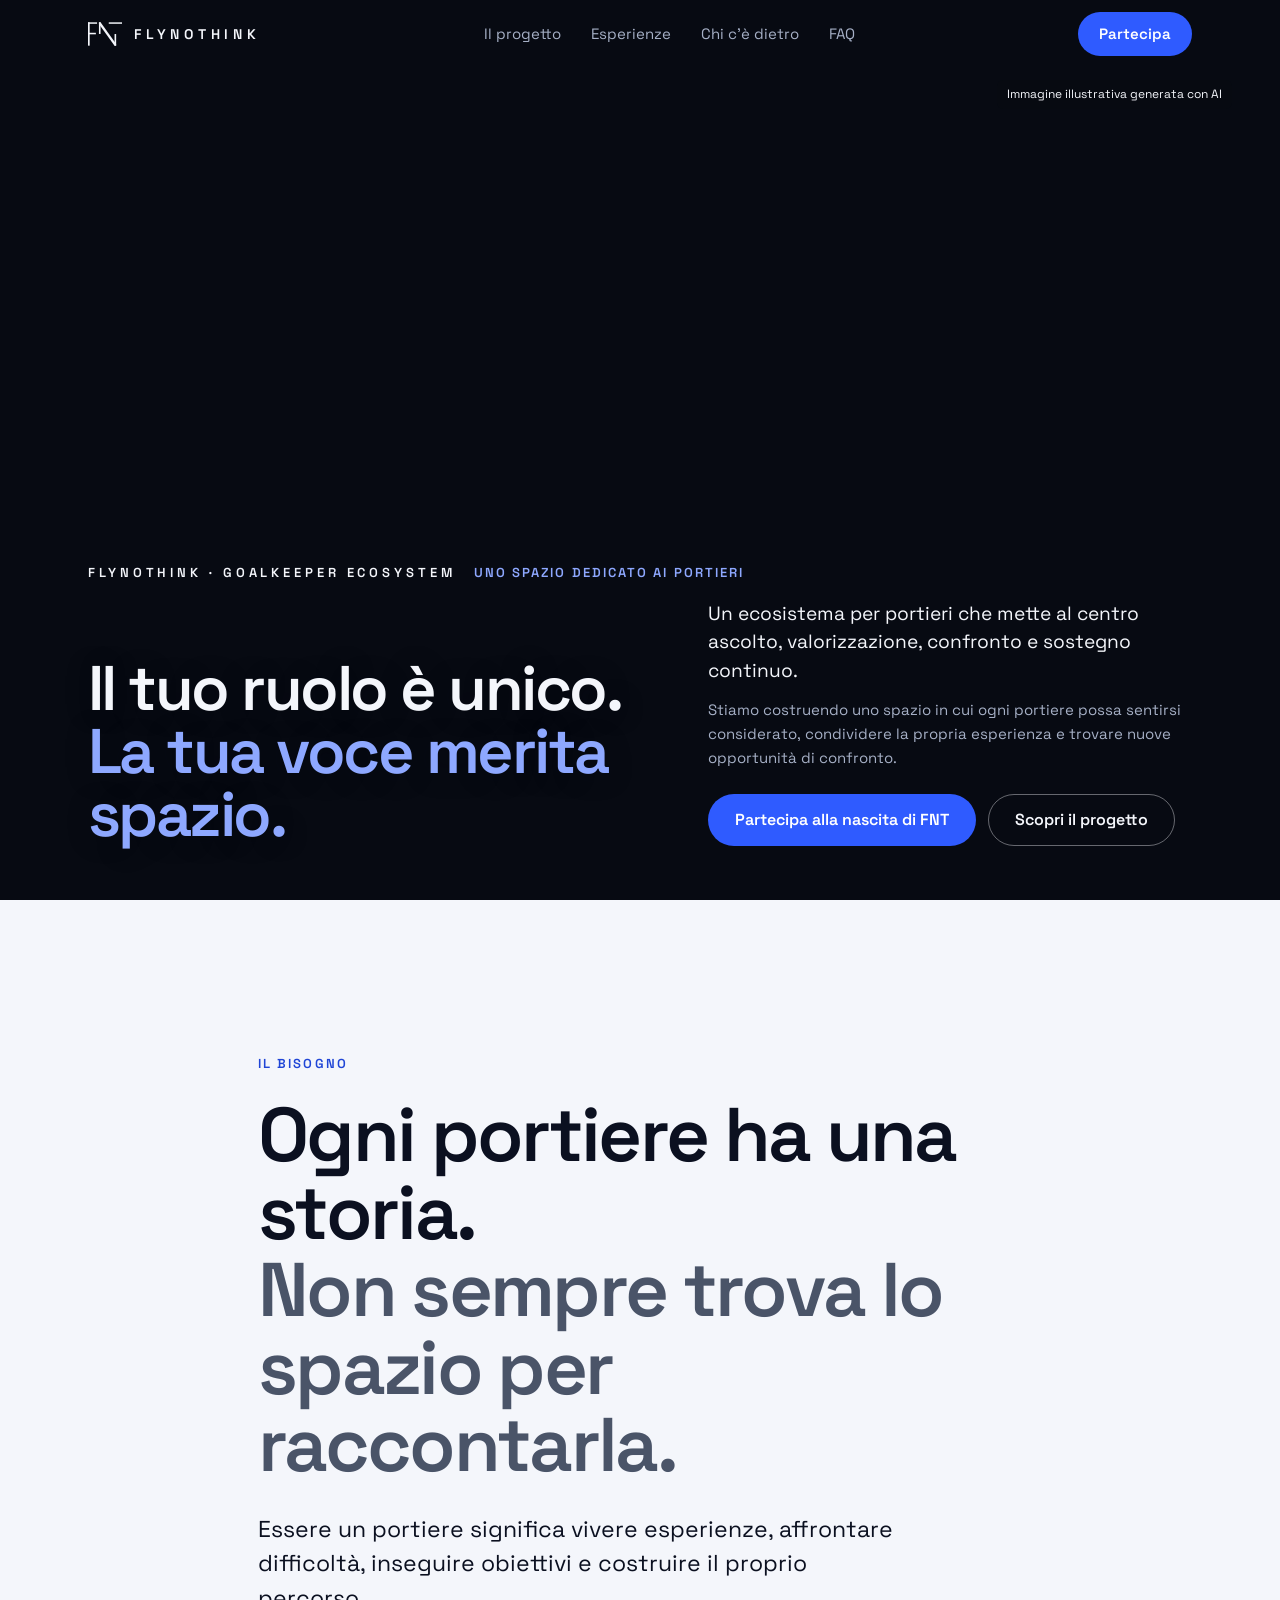
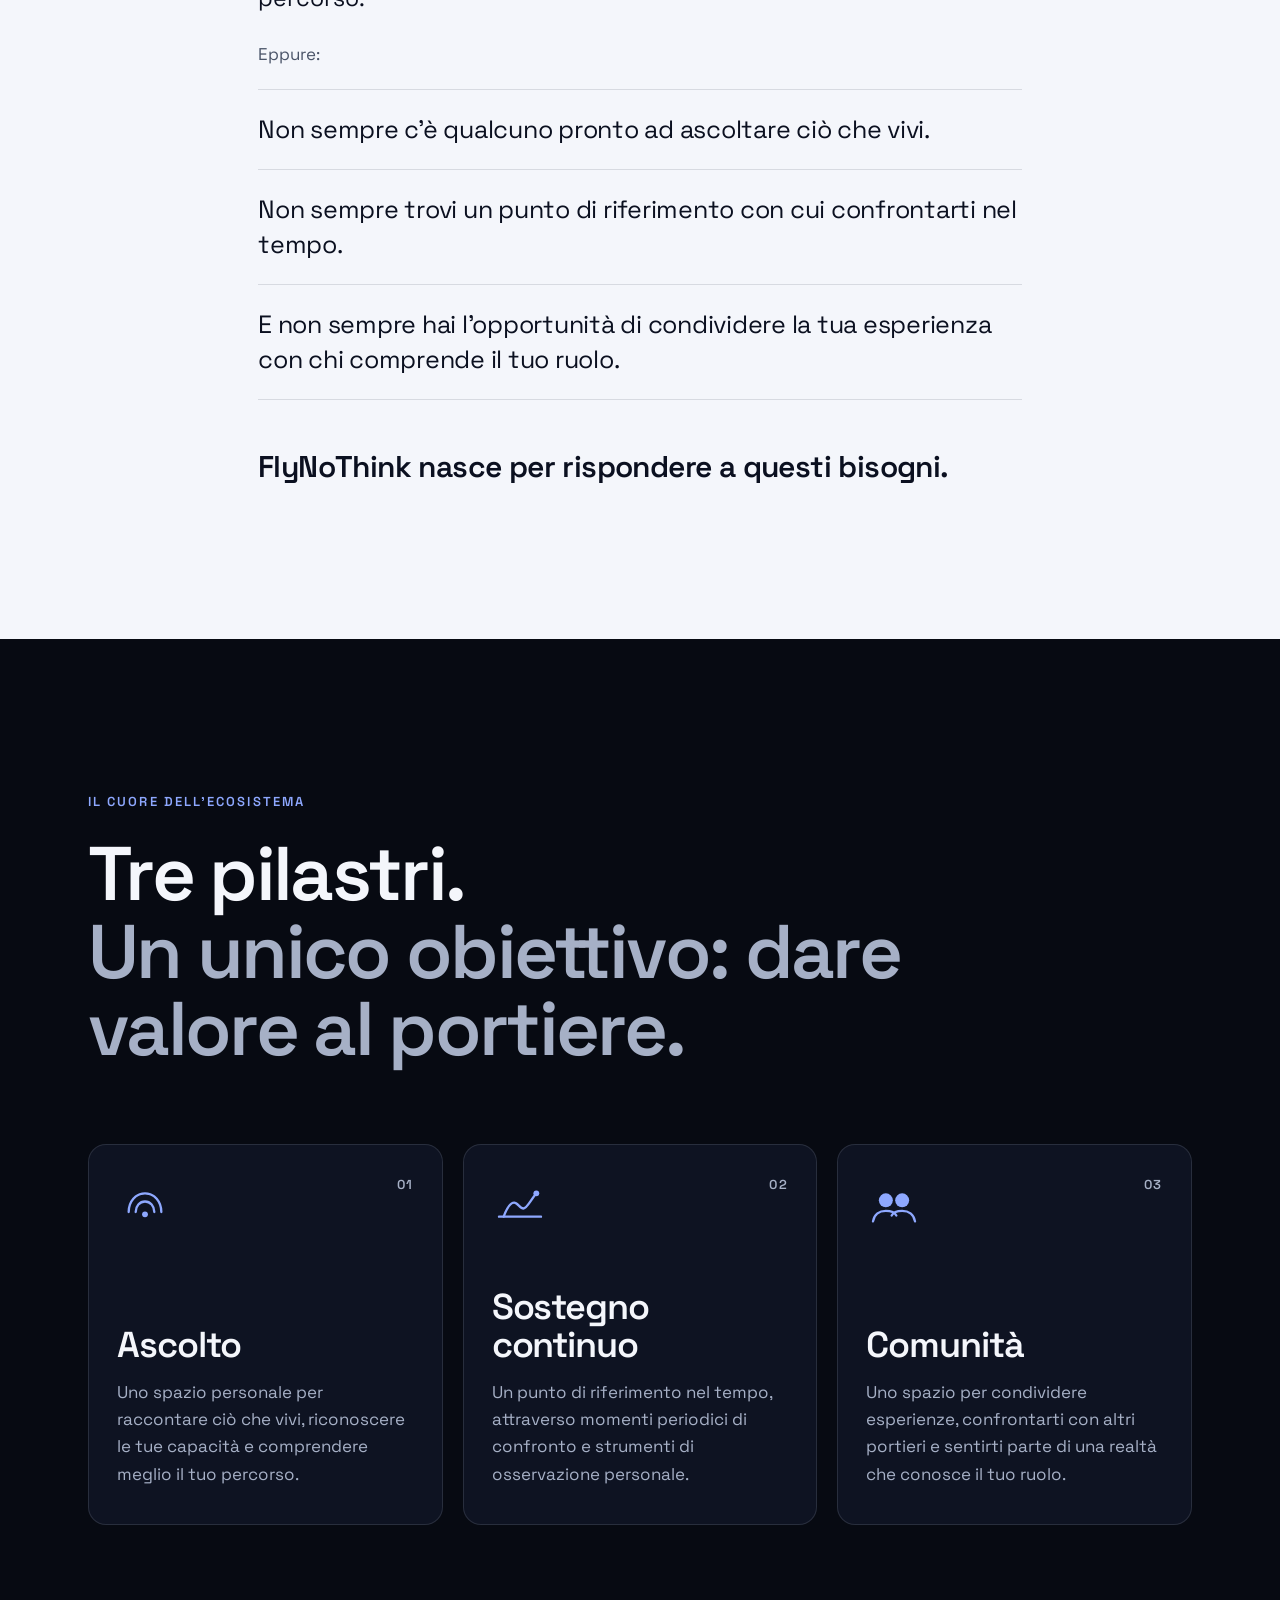
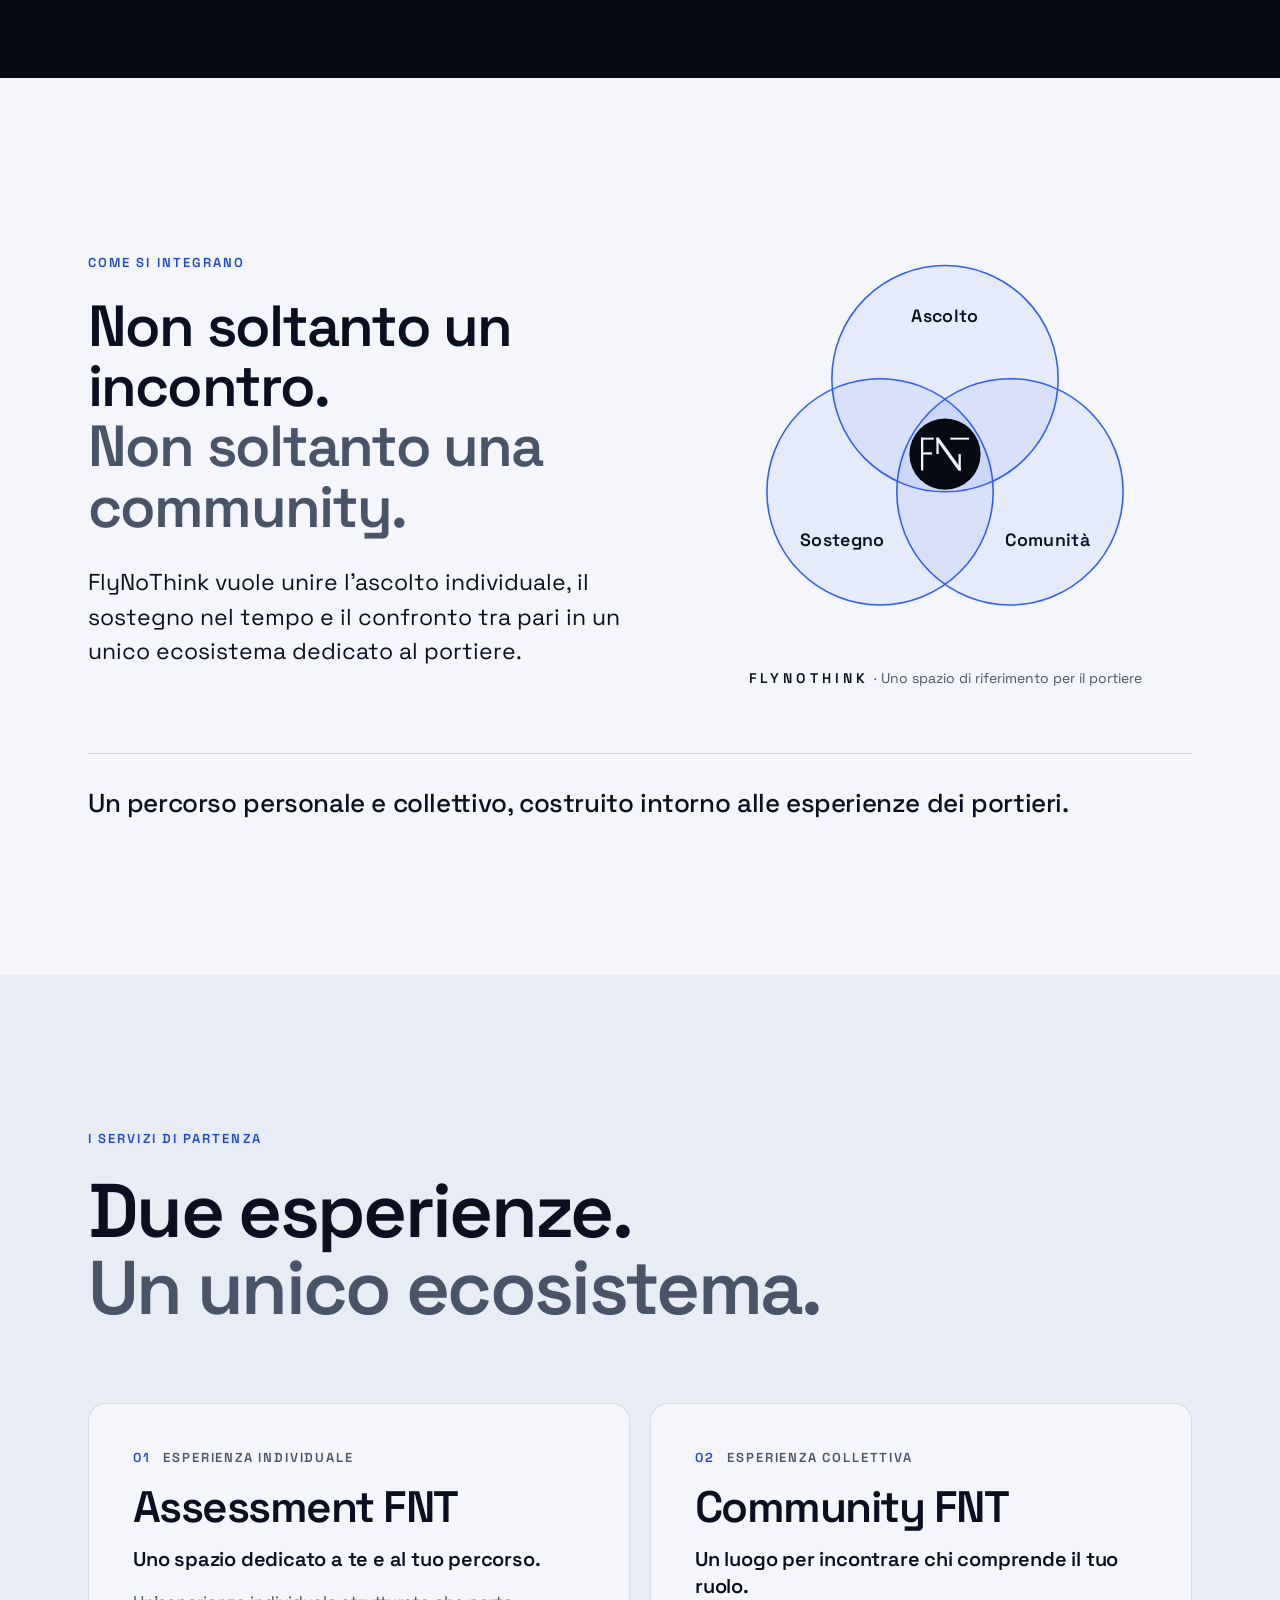
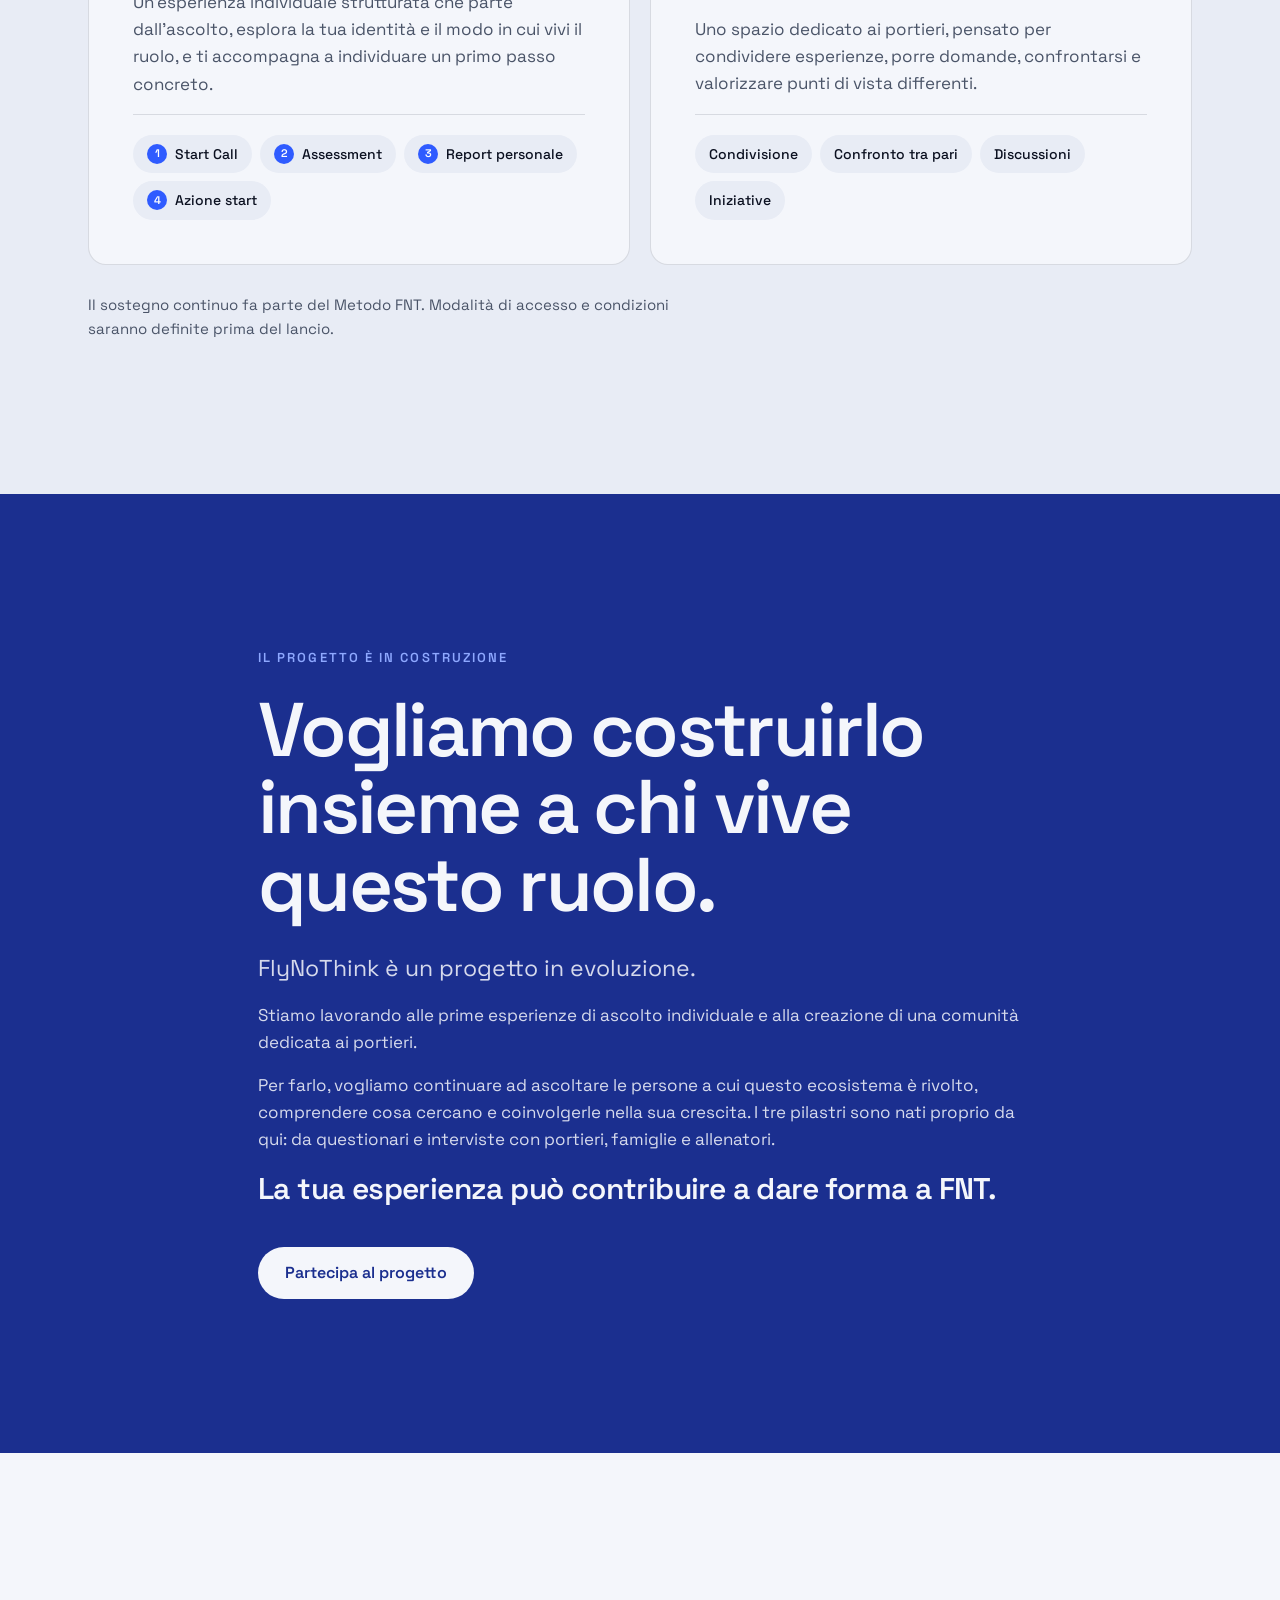
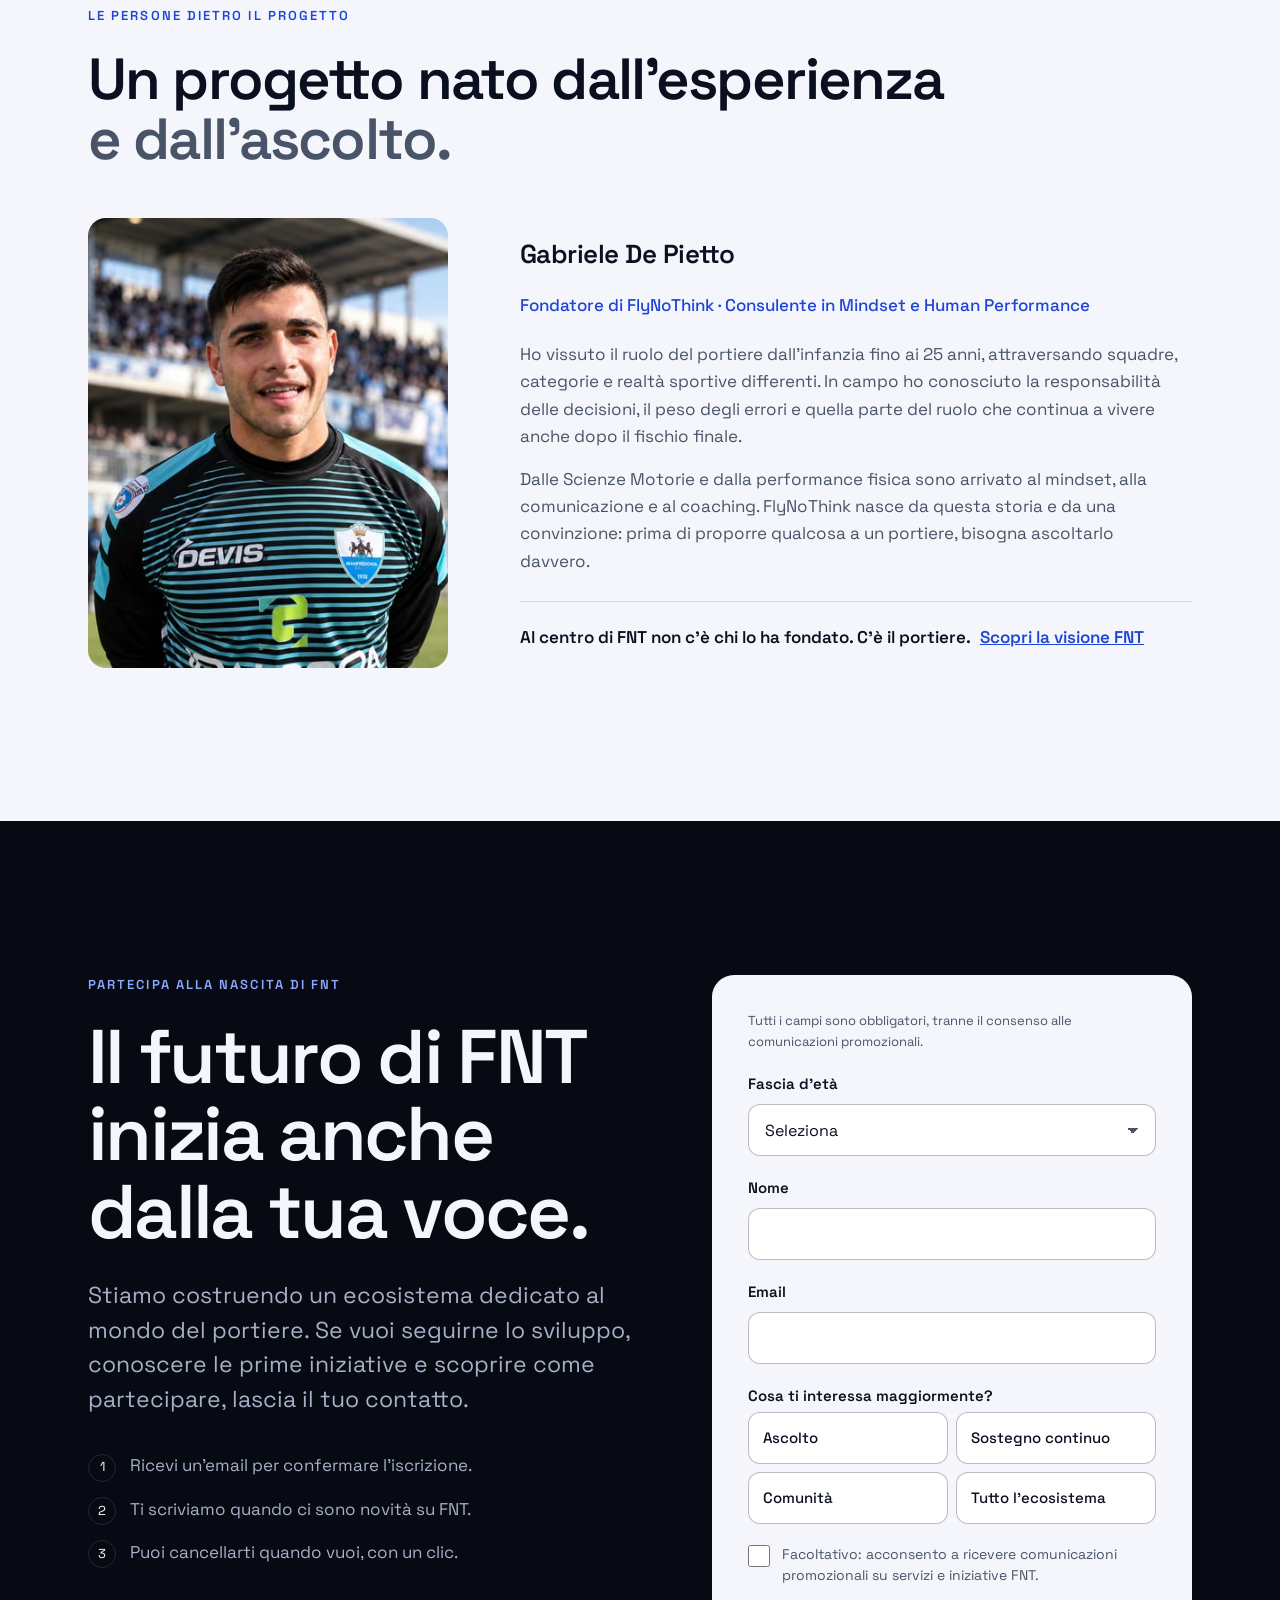
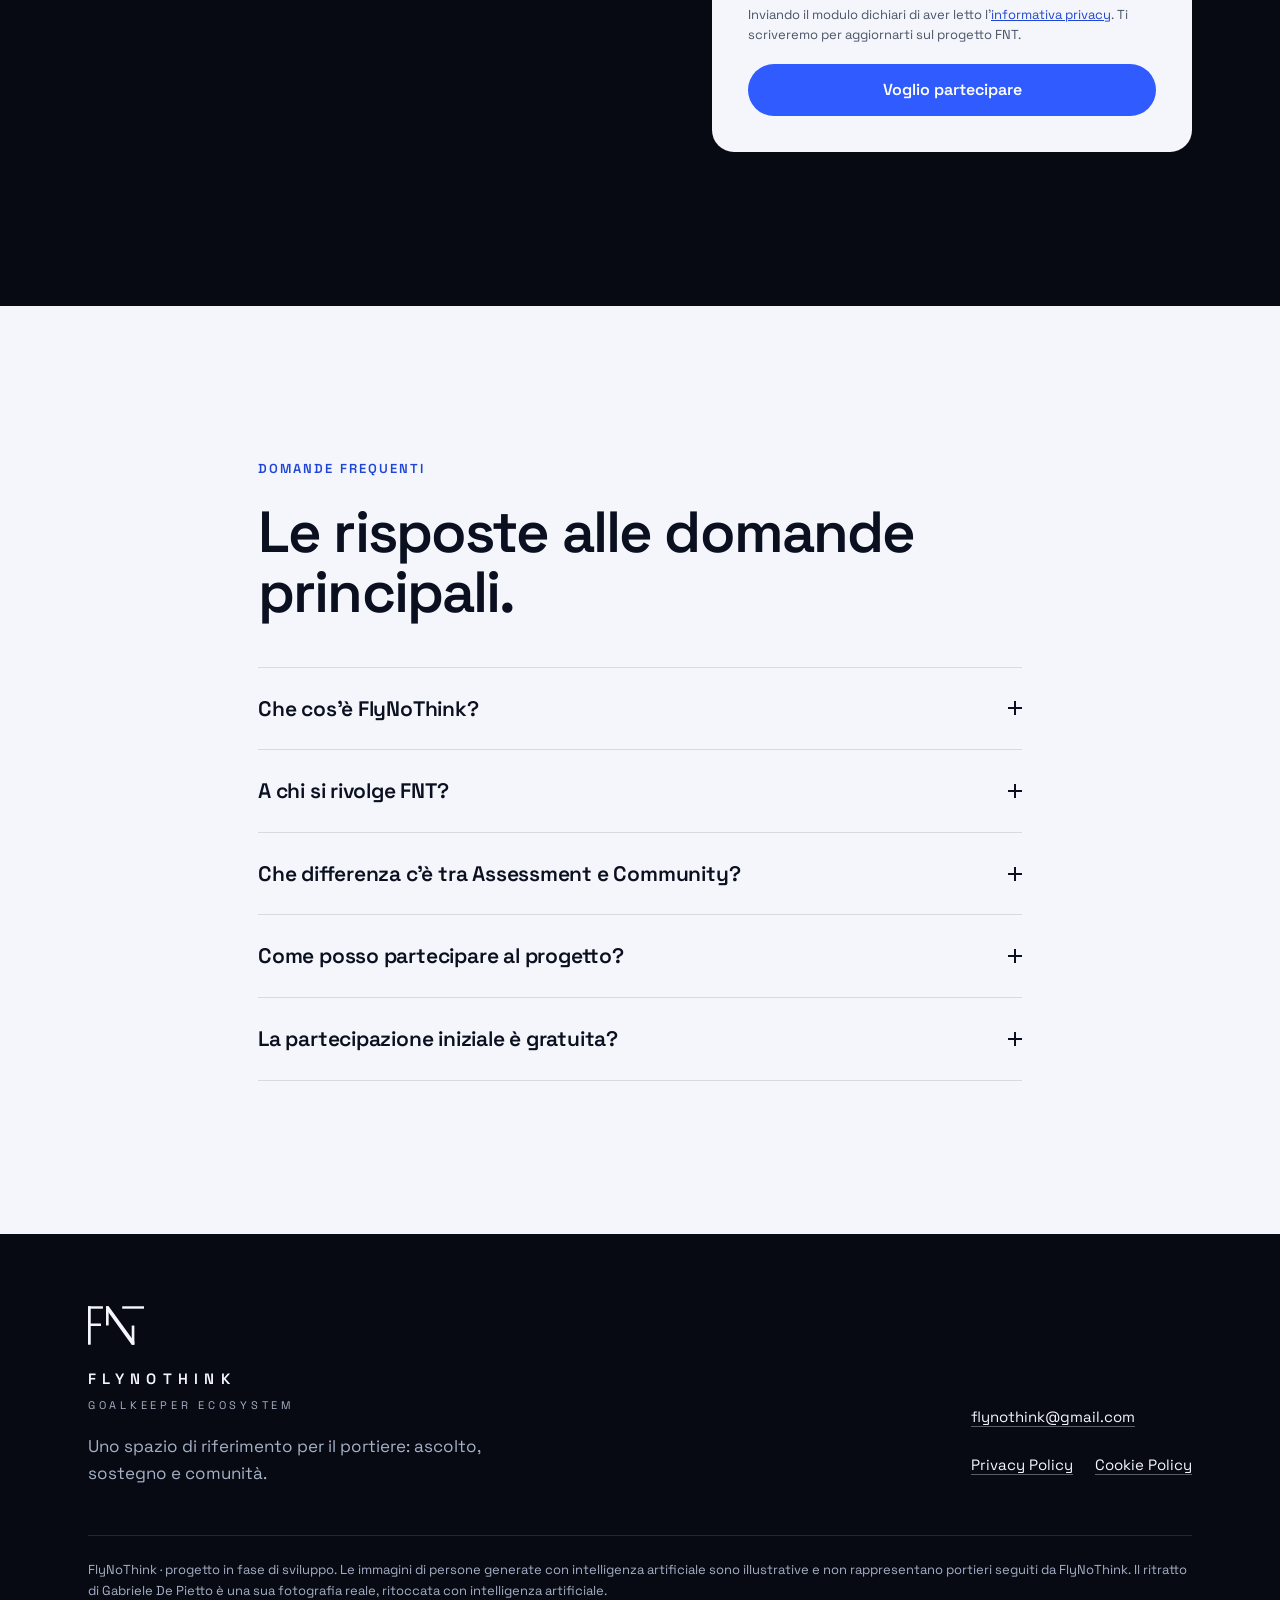
==== public/index.html @ ccc78566 "FNT 4.0 · hero con foto di sfondo e dissolvenza morbida, barra che segue le sezioni - foto di gruppo" ====
<!DOCTYPE html>
<html lang="it">
<head>
<meta charset="utf-8">
<meta name="viewport" content="width=device-width, initial-scale=1">
<meta name="facebook-domain-verification" content="7v2ovdb8w38bfngnxahgglrcxr1pyu" />
<!-- iubenda · banner e preferenze consensi (script ufficiale del pannello iubenda, in async). Il sito funziona anche se non si carica. -->
<script type="text/javascript" src="https://embeds.iubenda.com/widgets/9ba641eb-a175-4cab-935d-64607a7e1e82.js" async></script>
<title>FlyNoThink — Il tuo ruolo è unico. La tua voce merita spazio.</title>
<meta name="description" content="FlyNoThink è un ecosistema in costruzione dedicato ai portieri: ascolto, sostegno continuo e comunità. Partecipa alla sua nascita.">
<meta name="theme-color" content="#070A12">
<meta property="og:type" content="website">
<meta property="og:locale" content="it_IT">
<meta property="og:site_name" content="FlyNoThink">
<meta property="og:title" content="FlyNoThink — Il tuo ruolo è unico. La tua voce merita spazio.">
<meta property="og:description" content="Un ecosistema in costruzione dedicato ai portieri: ascolto, sostegno continuo e comunità. Partecipa alla sua nascita.">
<meta name="twitter:card" content="summary_large_image">
<meta name="twitter:title" content="FlyNoThink — Il tuo ruolo è unico. La tua voce merita spazio.">
<meta name="twitter:description" content="Un ecosistema in costruzione dedicato ai portieri: ascolto, sostegno continuo e comunità.">
<link rel="canonical" href="https://flynothink.it/">
<meta property="og:url" content="https://flynothink.it/">
<meta property="og:image" content="https://flynothink.it/assets/social/og-image.jpg">
<meta property="og:image:width" content="1200">
<meta property="og:image:height" content="630">
<meta property="og:image:alt" content="FlyNoThink, Goalkeeper Ecosystem. Il tuo ruolo è unico. La tua voce merita spazio.">
<link rel="icon" href="assets/icons/favicon.svg" type="image/svg+xml">
<link rel="apple-touch-icon" href="assets/icons/apple-touch-icon.png">
<link rel="preload" href="assets/fonts/space-grotesk-latin-wght-normal.woff2" as="font" type="font/woff2" crossorigin>
<link rel="preload" as="image" href="assets/img/fnt4/hero-gruppo-m-800.avif" type="image/avif" media="(max-width: 767px)">
<link rel="preload" as="image" href="assets/img/fnt4/hero-gruppo-1671.avif" type="image/avif" media="(min-width: 768px)">
<link rel="stylesheet" href="assets/css/fnt4.css">
</head>
<body>

<svg width="0" height="0" style="position:absolute" aria-hidden="true" focusable="false">
  <symbol id="fnt-mark" viewBox="292 305 488 335"><rect x="292" y="305" width="24" height="335"/><rect x="292" y="305" width="130" height="21"/><rect x="292" y="455" width="113" height="22"/><rect x="449" y="305" width="23" height="167"/><polygon points="449,305 472,305 696,615 696,640 673,640 449,328"/><rect x="673" y="473" width="23" height="167"/><rect x="590" y="305" width="190" height="21"/></symbol>
</svg>

<a class="skip" href="#contenuto">Vai al contenuto</a>

<header class="nav" data-nav>
  <div class="wrap nav-in">
    <a class="brand" href="#top" aria-label="FlyNoThink, torna all'inizio">
      <svg class="brand-mark" aria-hidden="true"><use href="#fnt-mark"/></svg>
      <span class="brand-word">FLYNOTHINK</span>
    </a>
    <nav class="nav-links" aria-label="Sezioni">
      <a href="#progetto" data-sec="progetto pilastri ecosistema">Il progetto</a>
      <a href="#esperienze" data-sec="esperienze nasce">Esperienze</a>
      <a href="#chi" data-sec="chi">Chi c'è dietro</a>
      <a href="#faq" data-sec="faq">FAQ</a>
    </nav>
    <a class="btn btn-sm btn-blue" href="#partecipa">Partecipa</a>
  </div>
</header>

<main id="contenuto">

<!-- 01 · HERO -->
<section class="hero" id="top" data-theme="dark" aria-labelledby="hero-title">
  <picture class="hero-photo">
    <source media="(max-width: 767px)" type="image/avif" srcset="assets/img/fnt4/hero-gruppo-m-480.avif 480w, assets/img/fnt4/hero-gruppo-m-800.avif 800w" sizes="100vw">
    <source media="(max-width: 767px)" type="image/webp" srcset="assets/img/fnt4/hero-gruppo-m-480.webp 480w, assets/img/fnt4/hero-gruppo-m-800.webp 800w" sizes="100vw">
    <source media="(max-width: 767px)" srcset="assets/img/fnt4/hero-gruppo-m-480.jpg 480w, assets/img/fnt4/hero-gruppo-m-800.jpg 800w" sizes="100vw">
    <source type="image/avif" srcset="assets/img/fnt4/hero-gruppo-960.avif 960w, assets/img/fnt4/hero-gruppo-1440.avif 1440w, assets/img/fnt4/hero-gruppo-1671.avif 1671w" sizes="100vw">
    <source type="image/webp" srcset="assets/img/fnt4/hero-gruppo-960.webp 960w, assets/img/fnt4/hero-gruppo-1440.webp 1440w, assets/img/fnt4/hero-gruppo-1671.webp 1671w" sizes="100vw">
    <img src="assets/img/fnt4/hero-gruppo-1440.jpg" srcset="assets/img/fnt4/hero-gruppo-960.jpg 960w, assets/img/fnt4/hero-gruppo-1440.jpg 1440w, assets/img/fnt4/hero-gruppo-1671.jpg 1671w" sizes="100vw" alt="Un gruppo di portieri e portiere di età diverse, sorridenti in campo al tramonto, con guanti e maglie FNT." width="1671" height="941" fetchpriority="high" decoding="async">
  </picture>
  <p class="ai-tag">Immagine illustrativa generata con AI</p>
  <div class="wrap hero-in">
    <p class="eyebrow eyebrow-light hero-eyebrow"><span class="hero-brand">FLYNOTHINK · GOALKEEPER ECOSYSTEM</span><span>Uno spazio dedicato ai portieri</span></p>
    <h1 id="hero-title" class="hero-title">Il tuo ruolo è unico. <span>La tua voce merita spazio.</span></h1>
    <div class="hero-side">
    <p class="hero-lead">Un ecosistema per portieri che mette al centro ascolto, valorizzazione, confronto e sostegno continuo.</p>
    <p class="hero-body">Stiamo costruendo uno spazio in cui ogni portiere possa sentirsi considerato, condividere la propria esperienza e trovare nuove opportunità di confronto.</p>
    <div class="cta-row">
      <a class="btn btn-blue" href="#partecipa">Partecipa alla nascita di FNT</a>
      <a class="btn btn-ghost" href="#progetto">Scopri il progetto</a>
    </div>
    </div>
  </div>
</section>

<!-- 02 · PERCHÉ ESISTE -->
<section class="sec sec-paper" id="progetto" data-theme="light" aria-labelledby="bisogno-title">
  <div class="wrap narrow">
    <p class="eyebrow rv">Il bisogno</p>
    <h2 id="bisogno-title" class="h-xl rv">Ogni portiere ha una storia. <span class="soft">Non sempre trova lo spazio per raccontarla.</span></h2>
    <p class="lead rv">Essere un portiere significa vivere esperienze, affrontare difficoltà, inseguire obiettivi e costruire il proprio percorso.</p>
    <p class="body-dim rv">Eppure:</p>
    <ul class="nonsempre">
      <li class="rv">Non sempre c'è qualcuno pronto ad ascoltare ciò che vivi.</li>
      <li class="rv">Non sempre trovi un punto di riferimento con cui confrontarti nel tempo.</li>
      <li class="rv">E non sempre hai l'opportunità di condividere la tua esperienza con chi comprende il tuo ruolo.</li>
    </ul>
    <p class="statement rv">FlyNoThink nasce per rispondere a questi bisogni.</p>
  </div>
</section>

<!-- 03 · I TRE PILASTRI -->
<section class="sec sec-ink" id="pilastri" data-theme="dark" aria-labelledby="pilastri-title">
  <div class="wrap">
    <div class="sec-head">
      <p class="eyebrow eyebrow-light rv">Il cuore dell'ecosistema</p>
      <h2 id="pilastri-title" class="h-xl rv">Tre pilastri. <span class="soft">Un unico obiettivo: dare valore al portiere.</span></h2>
    </div>
    <ol class="pillars">
      <li class="pillar rv">
        <svg class="pillar-ico" viewBox="0 0 48 48" aria-hidden="true"><path d="M10 30c0-9 6-16 14-16s14 7 14 16" /><path d="M16 30c0-5 3.5-9 8-9s8 4 8 9" /><circle cx="24" cy="32" r="2.5" /></svg>
        <span class="pillar-n">01</span>
        <h3>Ascolto</h3>
        <p>Uno spazio personale per raccontare ciò che vivi, riconoscere le tue capacità e comprendere meglio il tuo percorso.</p>
      </li>
      <li class="pillar rv">
        <svg class="pillar-ico" viewBox="0 0 48 48" aria-hidden="true"><path d="M6 34h36" /><path d="M10 34c3-8 6-12 9-12s5 5 8 5 6-7 11-13" /><circle cx="38" cy="14" r="2.5" /></svg>
        <span class="pillar-n">02</span>
        <h3>Sostegno continuo</h3>
        <p>Un punto di riferimento nel tempo, attraverso momenti periodici di confronto e strumenti di osservazione personale.</p>
      </li>
      <li class="pillar rv">
        <svg class="pillar-ico" viewBox="0 0 48 48" aria-hidden="true"><circle cx="17" cy="20" r="6" /><circle cx="31" cy="20" r="6" /><path d="M6 38c1-6 5.5-9 11-9s8 2 9 4" /><path d="M22 33c1-2 4-4 9-4 5.5 0 10 3 11 9" /></svg>
        <span class="pillar-n">03</span>
        <h3>Comunità</h3>
        <p>Uno spazio per condividere esperienze, confrontarti con altri portieri e sentirti parte di una realtà che conosce il tuo ruolo.</p>
      </li>
    </ol>
  </div>
</section>

<!-- 04 · L'ECOSISTEMA -->
<section class="sec sec-paper" id="ecosistema" data-theme="light" aria-labelledby="eco-title">
  <div class="wrap eco">
    <div class="eco-text">
      <p class="eyebrow rv">Come si integrano</p>
      <h2 id="eco-title" class="h-lg rv">Non soltanto un incontro. <span class="soft">Non soltanto una community.</span></h2>
      <p class="lead rv">FlyNoThink vuole unire l'ascolto individuale, il sostegno nel tempo e il confronto tra pari in un unico ecosistema dedicato al portiere.</p>
    </div>
    <figure class="eco-fig rv">
      <svg class="eco-svg" viewBox="0 0 420 400" role="img" aria-labelledby="eco-svg-t">
        <title id="eco-svg-t">FlyNoThink al centro di tre cerchi che si sovrappongono: Ascolto, Sostegno e Comunità.</title>
        <circle class="eco-c" cx="210" cy="140" r="108" />
        <circle class="eco-c" cx="148" cy="248" r="108" />
        <circle class="eco-c" cx="272" cy="248" r="108" />
        <text class="eco-l" x="210" y="86" text-anchor="middle">Ascolto</text>
        <text class="eco-l" x="112" y="300" text-anchor="middle">Sostegno</text>
        <text class="eco-l" x="308" y="300" text-anchor="middle">Comunità</text>
        <circle class="eco-core" cx="210" cy="212" r="34" />
        <use class="eco-mark" href="#fnt-mark" x="187" y="196" width="46" height="32"/>
      </svg>
      <figcaption class="eco-cap"><strong>FLYNOTHINK</strong> · Uno spazio di riferimento per il portiere</figcaption>
    </figure>
    <p class="eco-foot rv">Un percorso personale e collettivo, costruito intorno alle esperienze dei portieri.</p>
  </div>
</section>

<!-- 05 · LE PRIME ESPERIENZE -->
<section class="sec sec-mist" id="esperienze" data-theme="light" aria-labelledby="esp-title">
  <div class="wrap">
    <div class="sec-head">
      <p class="eyebrow rv">I servizi di partenza</p>
      <h2 id="esp-title" class="h-xl rv">Due esperienze. <span class="soft">Un unico ecosistema.</span></h2>
    </div>
    <div class="exp-grid">
      <article class="exp rv" aria-labelledby="exp1-t">
        <p class="exp-kind"><span>01</span> Esperienza individuale</p>
        <h3 id="exp1-t">Assessment FNT</h3>
        <p class="exp-claim">Uno spazio dedicato a te e al tuo percorso.</p>
        <p>Un'esperienza individuale strutturata che parte dall'ascolto, esplora la tua identità e il modo in cui vivi il ruolo, e ti accompagna a individuare un primo passo concreto.</p>
        <ol class="steps" aria-label="Le tappe dell'Assessment">
          <li>Start Call</li><li>Assessment</li><li>Report personale</li><li>Azione start</li>
        </ol>
      </article>
      <article class="exp rv" aria-labelledby="exp2-t">
        <p class="exp-kind"><span>02</span> Esperienza collettiva</p>
        <h3 id="exp2-t">Community FNT</h3>
        <p class="exp-claim">Un luogo per incontrare chi comprende il tuo ruolo.</p>
        <p>Uno spazio dedicato ai portieri, pensato per condividere esperienze, porre domande, confrontarsi e valorizzare punti di vista differenti.</p>
        <ul class="chips" aria-label="Cosa trovi nella Community">
          <li>Condivisione</li><li>Confronto tra pari</li><li>Discussioni</li><li>Iniziative</li>
        </ul>
      </article>
    </div>
    <p class="note rv">Il sostegno continuo fa parte del Metodo FNT. Modalità di accesso e condizioni saranno definite prima del lancio.</p>
  </div>
</section>

<!-- 06 · COME NASCE FNT -->
<section class="sec sec-blue" id="nasce" data-theme="dark" aria-labelledby="nasce-title">
  <div class="wrap narrow">
    <p class="eyebrow eyebrow-light rv">Il progetto è in costruzione</p>
    <h2 id="nasce-title" class="h-xl rv">Vogliamo costruirlo insieme a chi vive questo ruolo.</h2>
    <p class="lead rv">FlyNoThink è un progetto in evoluzione.</p>
    <p class="rv">Stiamo lavorando alle prime esperienze di ascolto individuale e alla creazione di una comunità dedicata ai portieri.</p>
    <p class="rv">Per farlo, vogliamo continuare ad ascoltare le persone a cui questo ecosistema è rivolto, comprendere cosa cercano e coinvolgerle nella sua crescita. I tre pilastri sono nati proprio da qui: da questionari e interviste con portieri, famiglie e allenatori.</p>
    <p class="statement rv">La tua esperienza può contribuire a dare forma a FNT.</p>
    <a class="btn btn-white rv" href="#partecipa">Partecipa al progetto</a>
  </div>
</section>

<!-- 07 · CHI C'È DIETRO -->
<section class="sec sec-paper" id="chi" data-theme="light" aria-labelledby="chi-title">
  <div class="wrap who">
    <div class="who-head">
      <p class="eyebrow rv">Le persone dietro il progetto</p>
      <h2 id="chi-title" class="h-lg rv">Un progetto nato dall'esperienza <span class="soft">e dall'ascolto.</span></h2>
    </div>
    <figure class="who-photo rv">
      <picture>
        <source type="image/avif" srcset="assets/img/fnt4/gabriele-4x5-400.avif 400w, assets/img/fnt4/gabriele-4x5-640.avif 640w, assets/img/fnt4/gabriele-4x5-868.avif 868w" sizes="(max-width: 767px) 86vw, 360px">
        <source type="image/webp" srcset="assets/img/fnt4/gabriele-4x5-400.webp 400w, assets/img/fnt4/gabriele-4x5-640.webp 640w, assets/img/fnt4/gabriele-4x5-868.webp 868w" sizes="(max-width: 767px) 86vw, 360px">
        <img src="assets/img/fnt4/gabriele-4x5-640.jpg" alt="Gabriele De Pietto sorridente in campo, con la maglia da portiere nera e turchese e la tribuna dello stadio alle spalle." width="640" height="800" loading="lazy" decoding="async">
      </picture>
    </figure>
    <div class="who-text">
      <p class="who-name rv">Gabriele De Pietto</p>
      <p class="who-role rv">Fondatore di FlyNoThink · Consulente in Mindset e Human Performance</p>
      <p class="rv">Ho vissuto il ruolo del portiere dall'infanzia fino ai 25 anni, attraversando squadre, categorie e realtà sportive differenti. In campo ho conosciuto la responsabilità delle decisioni, il peso degli errori e quella parte del ruolo che continua a vivere anche dopo il fischio finale.</p>
      <p class="rv">Dalle Scienze Motorie e dalla performance fisica sono arrivato al mindset, alla comunicazione e al coaching. FlyNoThink nasce da questa storia e da una convinzione: prima di proporre qualcosa a un portiere, bisogna ascoltarlo davvero.</p>
      <p class="who-vision rv">Al centro di FNT non c'è chi lo ha fondato. C'è il portiere. <a href="#ecosistema">Scopri la visione FNT</a></p>
    </div>
  </div>
</section>

<!-- 08 · PARTECIPA -->
<section class="sec sec-ink" id="partecipa" data-theme="dark" aria-labelledby="form-title">
  <div class="wrap join">
    <div class="join-text">
      <p class="eyebrow eyebrow-light rv">Partecipa alla nascita di FNT</p>
      <h2 id="form-title" class="h-xl rv">Il futuro di FNT inizia anche dalla tua voce.</h2>
      <p class="lead rv">Stiamo costruendo un ecosistema dedicato al mondo del portiere. Se vuoi seguirne lo sviluppo, conoscere le prime iniziative e scoprire come partecipare, lascia il tuo contatto.</p>
      <ol class="join-steps rv">
        <li>Ricevi un'email per confermare l'iscrizione.</li>
        <li>Ti scriviamo quando ci sono novità su FNT.</li>
        <li>Puoi cancellarti quando vuoi, con un clic.</li>
      </ol>
    </div>

    <form class="form" id="lead-form" novalidate>
      <p class="form-req">Tutti i campi sono obbligatori, tranne il consenso alle comunicazioni promozionali.</p>

      <div class="field">
        <label for="f-eta">Fascia d'età</label>
        <select id="f-eta" name="fascia_eta" required aria-describedby="e-eta">
          <option value="">Seleziona</option>
          <option value="12-13">12–13 anni</option>
          <option value="14-17">14–17 anni</option>
          <option value="18-25">18–25 anni</option>
          <option value="oltre-25">Oltre 25 anni</option>
        </select>
        <p class="err" id="e-eta" hidden></p>
      </div>

      <div class="minor" data-minor="u14" hidden>
        <p class="minor-title">Sotto i 14 anni il modulo lo compila un genitore.</p>
        <p>Inserisci il tuo nome e la tua email di genitore o tutore: le comunicazioni arriveranno a te.</p>
        <div class="check">
          <input type="checkbox" id="f-genitore" name="genitore" aria-describedby="e-genitore">
          <label for="f-genitore">Sono il genitore o chi esercita la responsabilità genitoriale e compilo il modulo per mio figlio o mia figlia.</label>
        </div>
        <p class="err" id="e-genitore" hidden></p>
      </div>
      <div class="minor minor-soft" data-minor="u18" hidden>
        <p>Puoi iscriverti da solo o da sola. Ti consigliamo di parlarne anche con un genitore.</p>
      </div>

      <div class="field">
        <label for="f-nome" data-label-nome>Nome</label>
        <input id="f-nome" name="nome" type="text" autocomplete="given-name" required aria-describedby="e-nome">
        <p class="err" id="e-nome" hidden></p>
      </div>

      <div class="field">
        <label for="f-email" data-label-email>Email</label>
        <input id="f-email" name="email" type="email" autocomplete="email" inputmode="email" required aria-describedby="e-email">
        <p class="err" id="e-email" hidden></p>
      </div>

      <fieldset class="field" aria-describedby="e-int">
        <legend>Cosa ti interessa maggiormente?</legend>
        <div class="radios">
          <label class="radio"><input type="radio" name="interesse" value="ascolto"><span>Ascolto</span></label>
          <label class="radio"><input type="radio" name="interesse" value="sostegno"><span>Sostegno continuo</span></label>
          <label class="radio"><input type="radio" name="interesse" value="comunita"><span>Comunità</span></label>
          <label class="radio"><input type="radio" name="interesse" value="ecosistema"><span>Tutto l'ecosistema</span></label>
        </div>
        <p class="err" id="e-int" hidden></p>
      </fieldset>

      <div class="check">
        <input type="checkbox" id="f-promo" name="promo">
        <label for="f-promo">Facoltativo: acconsento a ricevere comunicazioni promozionali su servizi e iniziative FNT.</label>
      </div>

      <div class="hp" aria-hidden="true">
        <label for="f-sito">Lascia vuoto questo campo</label>
        <input id="f-sito" name="sito" type="text" tabindex="-1" autocomplete="off">
      </div>

      <p class="privacy">Inviando il modulo dichiari di aver letto l'<a href="https://www.iubenda.com/privacy-policy/66588632" target="_blank" rel="noopener">informativa privacy</a>. Ti scriveremo per aggiornarti sul progetto FNT.</p>

      <button class="btn btn-blue btn-full" type="submit" data-submit disabled>
        <span data-submit-label>Voglio partecipare</span><span class="spin" data-spinner hidden aria-hidden="true"></span>
      </button>
      <p class="form-msg" data-form-msg role="status" tabindex="-1" hidden></p>
      <noscript><p class="form-msg">Per inviare il modulo serve JavaScript attivo nel browser.</p></noscript>
    </form>
  </div>
</section>

<!-- 09 · FAQ -->
<section class="sec sec-paper" id="faq" data-theme="light" aria-labelledby="faq-title">
  <div class="wrap narrow">
    <p class="eyebrow rv">Domande frequenti</p>
    <h2 id="faq-title" class="h-lg rv">Le risposte alle domande principali.</h2>
    <div class="faq">
      <details class="rv">
        <summary>Che cos'è FlyNoThink?</summary>
        <p>Un ecosistema in costruzione dedicato ai portieri, che mette al centro ascolto, sostegno nel tempo e confronto tra pari. Le prime due esperienze su cui stiamo lavorando sono l'Assessment FNT e la Community FNT.</p>
      </details>
      <details class="rv">
        <summary>A chi si rivolge FNT?</summary>
        <p>Ai portieri e alle portiere, in particolare tra i 12 e i 25 anni. Sotto i 14 anni l'iscrizione la fa un genitore. In futuro vorremmo coinvolgere anche chi vive il ruolo accanto a loro, come famiglie e allenatori.</p>
      </details>
      <details class="rv">
        <summary>Che differenza c'è tra Assessment e Community?</summary>
        <p>L'Assessment è un'esperienza individuale: uno spazio dedicato a te, che parte dall'ascolto e arriva a un primo passo concreto. La Community è un'esperienza collettiva: un luogo per condividere esperienze e confrontarti con altri portieri. Sono pensate per stare insieme, nello stesso ecosistema.</p>
      </details>
      <details class="rv">
        <summary>Come posso partecipare al progetto?</summary>
        <p>Lascia il tuo contatto nel modulo. Ti aggiorneremo sullo sviluppo di FNT e sulle prime iniziative. Quando sarà disponibile, potrai anche richiedere una Start Call conoscitiva di 30 minuti per raccontarci la tua esperienza.</p>
      </details>
      <details class="rv">
        <summary>La partecipazione iniziale è gratuita?</summary>
        <p>Sì: l'iscrizione alla lista d'interesse è gratuita e non ti impegna a nulla. I servizi FNT, quando saranno disponibili, potranno avere condizioni economiche differenti. Le conoscerai prima di qualsiasi scelta.</p>
      </details>
    </div>
  </div>
</section>

</main>

<!-- 10 · FOOTER -->
<footer class="foot" data-theme="dark">
  <div class="wrap foot-in">
    <div class="foot-brand">
      <svg class="foot-mark" aria-hidden="true"><use href="#fnt-mark"/></svg>
      <p class="foot-word">FLYNOTHINK<span>GOALKEEPER ECOSYSTEM</span></p>
      <p class="foot-mission">Uno spazio di riferimento per il portiere: ascolto, sostegno e comunità.</p>
    </div>
    <div class="foot-links">
      <p><a href="mailto:flynothink@gmail.com">flynothink@gmail.com</a></p>
      <p class="foot-legal">
        <a href="https://www.iubenda.com/privacy-policy/66588632" data-legal="privacy" target="_blank" rel="noopener">Privacy Policy</a>
        <a href="https://www.iubenda.com/privacy-policy/66588632/cookie-policy" data-legal="cookie" target="_blank" rel="noopener">Cookie Policy</a>
        <button type="button" class="linkbtn" data-cookie-prefs hidden>Preferenze cookie</button>
      </p>
    </div>
  </div>
  <div class="wrap foot-small">
    <p>FlyNoThink · progetto in fase di sviluppo. Le immagini di persone generate con intelligenza artificiale sono illustrative e non rappresentano portieri seguiti da FlyNoThink. Il ritratto di Gabriele De Pietto è una sua fotografia reale, ritoccata con intelligenza artificiale.</p>
  </div>
</footer>

<script src="assets/js/site-config.js"></script>
<script src="assets/js/consent.js"></script>
<script src="assets/js/config.js"></script>
<script src="assets/js/fnt4.js"></script>
</body>
</html>
---- public/assets/css/fnt4.css ----
/* FlyNoThink 4.0 · landing pre-lancio · un solo foglio di stile, mobile-first */

@font-face{font-family:"Space Grotesk";src:url("../fonts/space-grotesk-latin-wght-normal.woff2") format("woff2");font-weight:300 700;font-style:normal;font-display:swap}

:root{
  --ink:#070A12; --ink-2:#0E1322; --ink-line:rgba(226,232,255,.12);
  --paper:#F4F6FB; --mist:#E8ECF5; --line:rgba(11,16,32,.12);
  --text:#0B1020; --muted:#4A5468;
  --on-ink:#F4F6FB; --on-ink-muted:#A6B0C6;
  --blue:#2F5BFF; --blue-ink:#1F45D6; --blue-soft:#8EA8FF; --blue-deep:#1B2F8F;
  --radius:18px; --wrap:1200px; --gutter:clamp(20px,5vw,48px);
  --sec:clamp(80px,12vw,160px);
  --ease:cubic-bezier(.2,.7,.2,1);
}
*,*::before,*::after{box-sizing:border-box}
[hidden]{display:none!important}
html{-webkit-text-size-adjust:100%;scroll-behavior:smooth;scroll-padding-top:72px}
@media (prefers-reduced-motion:reduce){html{scroll-behavior:auto}}
body{margin:0;background:var(--paper);color:var(--text);font:400 17px/1.6 "Space Grotesk",system-ui,-apple-system,"Segoe UI",sans-serif;-webkit-font-smoothing:antialiased;overflow-x:hidden}
img,svg{display:block;max-width:100%}
a{color:inherit}
p{margin:0}
h1,h2,h3{margin:0;font-weight:600}
:focus-visible{outline:2px solid var(--blue-soft);outline-offset:3px;border-radius:6px}

.wrap{width:100%;max-width:var(--wrap);margin:0 auto;padding:0 var(--gutter)}
.narrow{max-width:860px}
.skip{position:absolute;left:12px;top:-60px;z-index:100;background:var(--on-ink);color:var(--ink);padding:10px 14px;border-radius:10px;font-weight:600;text-decoration:none}
.skip:focus{top:12px}

/* ---------- tipografia ---------- */
.eyebrow{font-size:13px;font-weight:600;letter-spacing:.16em;text-transform:uppercase;color:var(--blue-ink);margin-bottom:22px}
.eyebrow-light{color:var(--blue-soft)}
.h-xl{font-size:clamp(36px,6.2vw,76px);line-height:1.02;letter-spacing:-.035em}
.h-lg{font-size:clamp(32px,4.8vw,58px);line-height:1.04;letter-spacing:-.032em}
.h-xl .soft,.h-lg .soft{display:block;color:var(--muted)}
.sec-ink .soft,.sec-blue .soft{color:var(--on-ink-muted)}
.lead{font-size:clamp(19px,2.1vw,23px);line-height:1.5;margin-top:28px;max-width:44ch}
.body-dim{color:var(--muted);margin-top:26px}
.statement{font-size:clamp(22px,2.8vw,30px);font-weight:600;letter-spacing:-.02em;line-height:1.25;margin-top:48px}

/* ---------- pulsanti ---------- */
.btn{display:inline-flex;align-items:center;justify-content:center;gap:10px;min-height:52px;padding:0 26px;border-radius:999px;font-family:inherit;font-weight:600;font-size:16px;line-height:1.1;text-align:center;text-decoration:none;border:1px solid transparent;cursor:pointer;transition:background .2s var(--ease),color .2s var(--ease),border-color .2s var(--ease),transform .2s var(--ease)}
.btn:active{transform:translateY(1px)}
.btn-blue{background:var(--blue);color:#fff}
.btn-blue:hover{background:var(--blue-ink)}
.btn-ghost{color:var(--on-ink);border-color:rgba(244,246,251,.4)}
.btn-ghost:hover{border-color:var(--on-ink);background:rgba(244,246,251,.08)}
.btn-white{background:var(--on-ink);color:var(--blue-deep);margin-top:40px}
.btn-white:hover{background:#fff}
.btn-sm{min-height:44px;padding:0 20px;font-size:15px}
.btn-full{width:100%}
.btn[disabled]{opacity:.55;cursor:not-allowed}
.cta-row{display:flex;flex-wrap:wrap;gap:12px;margin-top:36px}

/* ---------- navigazione ---------- */
.nav{position:fixed;inset:0 0 auto 0;z-index:50;color:var(--on-ink);transition:background .3s var(--ease),box-shadow .3s var(--ease)}
.nav.is-solid{background:rgba(7,10,18,.86);-webkit-backdrop-filter:blur(14px);backdrop-filter:blur(14px);box-shadow:0 1px 0 var(--ink-line)}
.nav-in{display:flex;align-items:center;justify-content:space-between;gap:20px;height:68px}
.brand{display:flex;align-items:center;gap:12px;text-decoration:none;min-height:44px}
.brand-mark{width:34px;height:24px;fill:currentColor}
.brand-word{font-size:14px;font-weight:600;letter-spacing:.34em}
.nav-links{display:none;gap:30px;font-size:15px}
.nav-links a{text-decoration:none;color:var(--on-ink-muted);padding:10px 0}
.nav-links a:hover,.nav-links a[aria-current]{color:var(--on-ink)}
.nav-links a{position:relative}
.nav-links a[aria-current]::after{content:"";position:absolute;left:0;right:0;bottom:2px;height:2px;border-radius:2px;background:var(--blue-soft)}
.nav.is-light{color:var(--text);background:rgba(244,246,251,.88);box-shadow:0 1px 0 var(--line)}
.nav.is-light .nav-links a{color:var(--muted)}
.nav.is-light .nav-links a:hover,.nav.is-light .nav-links a[aria-current]{color:var(--text)}
.nav.is-light .nav-links a[aria-current]::after{background:var(--blue)}
.nav{transition:background .3s var(--ease),box-shadow .3s var(--ease),color .3s var(--ease)}
@media (min-width:960px){.nav-links{display:flex}}
@media (max-width:380px){.brand-word{display:none}}

/* ---------- 01 hero: foto di sfondo a tutta pagina, dissolvenza morbida verso il testo ---------- */
.hero{position:relative;min-height:100svh;display:flex;flex-direction:column;justify-content:flex-end;background:var(--ink);color:var(--on-ink);overflow:hidden;isolation:isolate}
.hero-photo{position:absolute;inset:0 0 10% 0;z-index:-2;display:block}
.hero-photo img{width:100%;height:100%;object-fit:cover;object-position:50% 0}
/* dissolvenza «a curva»: molti passaggi, nessuna linea visibile tra foto e fondo */
.hero::before{content:"";position:absolute;left:0;right:0;bottom:0;height:62%;z-index:-1;background:linear-gradient(180deg,rgba(7,10,18,0) 0.0%,rgba(7,10,18,0.013) 4.8%,rgba(7,10,18,0.049) 9.6%,rgba(7,10,18,0.104) 14.4%,rgba(7,10,18,0.175) 19.2%,rgba(7,10,18,0.259) 24.0%,rgba(7,10,18,0.352) 28.8%,rgba(7,10,18,0.45) 33.6%,rgba(7,10,18,0.55) 38.4%,rgba(7,10,18,0.648) 43.2%,rgba(7,10,18,0.741) 48.0%,rgba(7,10,18,0.825) 52.8%,rgba(7,10,18,0.896) 57.6%,rgba(7,10,18,0.951) 62.4%,rgba(7,10,18,0.987) 67.2%,rgba(7,10,18,1) 72.0%,var(--ink) 100%)}
.hero::after{content:"";position:absolute;inset:0 0 auto 0;height:150px;z-index:-1;background:linear-gradient(180deg,rgba(7,10,18,.6),rgba(7,10,18,0))}
.ai-tag{position:absolute;right:var(--gutter);top:80px;z-index:2;font-size:12px;color:var(--on-ink);background:rgba(7,10,18,.6);padding:5px 10px;border-radius:6px}
.hero-in{position:relative;padding-top:120px;padding-bottom:clamp(36px,6vh,72px)}
.hero-eyebrow{display:flex;flex-wrap:wrap;gap:6px 18px;margin-bottom:16px}
.hero-brand{color:var(--on-ink);letter-spacing:.3em}
.hero-title{font-size:clamp(36px,min(5vw,7vh),76px);line-height:1;letter-spacing:-.04em;max-width:16ch;text-shadow:0 2px 24px rgba(7,10,18,.35)}
.hero-title span{display:block;color:var(--blue-soft)}
.hero-lead{font-size:clamp(17px,1.5vw,20px);line-height:1.5;margin-top:20px;max-width:42ch}
.hero-body{font-size:15px;color:var(--on-ink-muted);margin-top:12px;max-width:48ch}
.hero .cta-row{margin-top:24px}
@media (max-width:767px){
  /* telefono: la foto occupa la parte alta e sfuma nel fondo; il testo entra nella sfumatura */
  .hero-photo{bottom:auto;height:62svh}
  .hero::before{background:linear-gradient(180deg,rgba(7,10,18,0) 0.0%,rgba(7,10,18,0.013) 6.7%,rgba(7,10,18,0.049) 13.3%,rgba(7,10,18,0.104) 20.0%,rgba(7,10,18,0.175) 26.7%,rgba(7,10,18,0.259) 33.3%,rgba(7,10,18,0.352) 40.0%,rgba(7,10,18,0.45) 46.7%,rgba(7,10,18,0.55) 53.3%,rgba(7,10,18,0.648) 60.0%,rgba(7,10,18,0.741) 66.7%,rgba(7,10,18,0.825) 73.3%,rgba(7,10,18,0.896) 80.0%,rgba(7,10,18,0.951) 86.7%,rgba(7,10,18,0.987) 93.3%,rgba(7,10,18,1) 100.0%)}
  .hero::before{bottom:auto;top:calc(62svh - 34svh);height:34svh}
  .hero-in{padding-top:46svh}
  .hero-side{display:flex;flex-direction:column}
  .hero .cta-row{order:2;margin-top:22px}
  .hero-body{order:3;margin-top:22px}
  .hero .cta-row .btn{flex:1 1 100%}
  .hero-brand{display:none}
}
@media (min-width:960px){
  .hero-in{display:grid;grid-template-columns:minmax(0,1.15fr) minmax(0,1fr);column-gap:64px;align-items:end}
  .hero-eyebrow{grid-column:1/-1}
  .hero-lead{margin-top:0}
}

/* ---------- sezioni ---------- */
.sec{padding:var(--sec) 0}
.sec-paper{background:var(--paper)}
.sec-mist{background:var(--mist)}
.sec-ink{background:var(--ink);color:var(--on-ink)}
.sec-blue{background:var(--blue-deep);color:var(--on-ink)}
.sec-blue p:not(.eyebrow):not(.statement){color:rgba(244,246,251,.86)}
.sec-blue .lead{color:var(--on-ink)}
.sec-blue p+p{margin-top:16px}
.sec-head{max-width:900px;margin-bottom:clamp(44px,6vw,80px)}

/* 02 */
.nonsempre{list-style:none;padding:0;margin:20px 0 0;border-top:1px solid var(--line)}
.nonsempre li{font-size:clamp(19px,2.2vw,25px);line-height:1.4;letter-spacing:-.01em;padding:22px 0;border-bottom:1px solid var(--line)}

/* 03 */
.pillars{list-style:none;margin:0;padding:0;display:grid;gap:16px}
@media (min-width:860px){.pillars{grid-template-columns:repeat(3,minmax(0,1fr));gap:20px}}
.pillar{position:relative;background:var(--ink-2);border:1px solid var(--ink-line);border-radius:var(--radius);padding:32px 28px 36px;display:flex;flex-direction:column;min-height:320px;transition:border-color .3s var(--ease),transform .3s var(--ease)}
.pillar:hover{border-color:rgba(142,168,255,.45);transform:translateY(-2px)}
.pillar-ico{width:56px;height:56px;fill:none;stroke:var(--blue-soft);stroke-width:2;stroke-linecap:round;stroke-linejoin:round}
.pillar-ico circle{fill:var(--blue-soft);stroke:none}
.pillar-n{position:absolute;top:30px;right:28px;font-size:13px;font-weight:600;letter-spacing:.12em;color:var(--on-ink-muted)}
.pillar h3{font-size:clamp(28px,3vw,36px);letter-spacing:-.03em;line-height:1.05;margin-top:auto;padding-top:56px}
.pillar p{color:var(--on-ink-muted);margin-top:14px}

/* 04 */
.eco{display:grid;gap:48px;align-items:center}
@media (min-width:900px){.eco{grid-template-columns:1.05fr .95fr;gap:64px}.eco-foot{grid-column:1/-1}}
.eco-fig{margin:0}
.eco-svg{width:100%;max-width:440px;margin:0 auto}
.eco-c{fill:rgba(47,91,255,.07);stroke:var(--blue);stroke-width:1.5}
.eco-l{font:600 17px "Space Grotesk",sans-serif;fill:var(--text);letter-spacing:.02em}
.eco-core{fill:var(--ink)}
.eco-mark{fill:var(--paper)}
.eco-cap{text-align:center;font-size:14px;color:var(--muted);margin-top:16px}
.eco-cap strong{letter-spacing:.3em;color:var(--text);font-weight:600}
.eco-foot{font-size:clamp(20px,2.4vw,26px);letter-spacing:-.015em;line-height:1.35;font-weight:500;border-top:1px solid var(--line);padding-top:32px;max-width:none}

/* 05 */
.exp-grid{display:grid;gap:16px}
@media (min-width:860px){.exp-grid{grid-template-columns:repeat(2,minmax(0,1fr));gap:20px}}
.exp{background:var(--paper);border-radius:var(--radius);padding:clamp(28px,4vw,44px);display:flex;flex-direction:column;gap:16px;border:1px solid var(--line)}
.exp-kind{font-size:13px;font-weight:600;letter-spacing:.14em;text-transform:uppercase;color:var(--muted)}
.exp-kind span{color:var(--blue-ink);margin-right:8px}
.exp h3{font-size:clamp(30px,3.6vw,44px);letter-spacing:-.035em;line-height:1.02}
.exp-claim{font-size:20px;font-weight:600;letter-spacing:-.01em;line-height:1.35}
.exp p:not(.exp-kind):not(.exp-claim){color:var(--muted)}
.steps,.chips{list-style:none;margin:auto 0 0;padding:20px 0 0;display:flex;flex-wrap:wrap;gap:8px;border-top:1px solid var(--line)}
.steps{counter-reset:s}
.steps li,.chips li{font-size:14px;font-weight:500;padding:8px 14px;border-radius:999px;background:var(--mist);color:var(--text)}
.steps li{counter-increment:s;display:flex;align-items:center;gap:8px}
.steps li::before{content:counter(s);display:inline-grid;place-items:center;width:20px;height:20px;border-radius:50%;background:var(--blue);color:#fff;font-size:11px;font-weight:600}
.note{margin-top:28px;font-size:15px;color:var(--muted);max-width:60ch}

/* 07 */
.who{display:grid;gap:36px}
@media (min-width:900px){.who{grid-template-columns:360px 1fr;column-gap:72px;row-gap:48px}.who-head{grid-column:1/-1}.who-text{align-self:center}}
.who-photo{margin:0;border-radius:var(--radius);overflow:hidden;max-width:360px;background:var(--mist)}
.who-photo img{width:100%;height:auto;aspect-ratio:4/5;object-fit:cover}
.who-name{font-size:26px;font-weight:600;letter-spacing:-.02em}
.who-role{color:var(--blue-ink);font-weight:500;margin:6px 0 22px}
.who-text p+p{margin-top:16px}
.who-text p:not(.who-name):not(.who-role):not(.who-vision){color:var(--muted);max-width:60ch}
.who-vision{font-weight:600;padding-top:22px;border-top:1px solid var(--line);margin-top:26px!important}
.who-vision a{color:var(--blue-ink);margin-left:6px;white-space:nowrap}

/* 08 · modulo */
.join{display:grid;gap:48px}
@media (min-width:960px){.join{grid-template-columns:1fr 480px;gap:80px;align-items:start}}
.join-text .lead{color:var(--on-ink-muted)}
.join-steps{margin:36px 0 0;padding:0;list-style:none;counter-reset:j;display:grid;gap:14px}
.join-steps li{counter-increment:j;display:flex;gap:14px;align-items:baseline;color:var(--on-ink-muted)}
.join-steps li::before{content:counter(j);flex:none;width:28px;height:28px;border-radius:50%;border:1px solid var(--ink-line);display:grid;place-items:center;font-size:13px;color:var(--on-ink)}
.form{background:var(--paper);color:var(--text);border-radius:22px;padding:clamp(24px,4vw,36px);display:flex;flex-direction:column;gap:20px}
.form-req{font-size:13px;color:var(--muted)}
.field{display:flex;flex-direction:column;gap:8px;border:0;padding:0;margin:0;min-width:0}
.field label,.field legend{font-size:15px;font-weight:600;padding:0}
.form input[type=text],.form input[type=email],.form select{font:inherit;font-size:16px;min-height:52px;padding:0 16px;border-radius:12px;border:1px solid rgba(11,16,32,.28);background:#fff;color:var(--text);width:100%}
.form select{appearance:none;-webkit-appearance:none;background-image:linear-gradient(45deg,transparent 50%,var(--muted) 50%),linear-gradient(135deg,var(--muted) 50%,transparent 50%);background-position:calc(100% - 22px) 23px,calc(100% - 16px) 23px;background-size:6px 6px;background-repeat:no-repeat;padding-right:40px}
.form input:focus,.form select:focus{outline:2px solid var(--blue);outline-offset:1px;border-color:var(--blue)}
.form [aria-invalid=true]{border-color:#B42318}
.err{font-size:14px;color:#B42318;font-weight:500}
.radios{display:grid;grid-template-columns:repeat(2,minmax(0,1fr));gap:8px;margin-top:4px}
.radio{position:relative;display:flex}
.radio input{position:absolute;opacity:0;inset:0;margin:0;cursor:pointer}
.radio span{flex:1;display:flex;align-items:center;min-height:52px;padding:10px 14px;border-radius:12px;border:1px solid rgba(11,16,32,.28);background:#fff;font-size:15px;font-weight:500;line-height:1.25}
.radio input:checked+span{border-color:var(--blue);background:rgba(47,91,255,.08);box-shadow:inset 0 0 0 1px var(--blue)}
.radio input:focus-visible+span{outline:2px solid var(--blue);outline-offset:2px}
.check{display:flex;gap:12px;align-items:flex-start;font-size:14px;line-height:1.45;color:var(--muted)}
.check input{flex:none;width:22px;height:22px;margin:1px 0 0;accent-color:var(--blue)}
.minor{border-radius:12px;background:var(--mist);padding:16px;display:flex;flex-direction:column;gap:10px;font-size:14px;color:var(--muted)}
.minor-title{font-weight:600;color:var(--text)}
.minor .check{color:var(--text)}
.hp{position:absolute;left:-10000px;width:1px;height:1px;overflow:hidden}
.privacy{font-size:13px;color:var(--muted);line-height:1.5}
.privacy a{color:var(--blue-ink)}
.form-msg{font-size:14px;line-height:1.5;padding:14px;border-radius:12px;background:var(--mist)}
.form-msg.is-error{background:#FDECEA;color:#8A1C12}
.spin{width:18px;height:18px;border-radius:50%;border:2px solid rgba(255,255,255,.4);border-top-color:#fff;animation:sp .8s linear infinite}
@keyframes sp{to{transform:rotate(360deg)}}

/* 09 · FAQ */
.faq{margin-top:44px;border-top:1px solid var(--line)}
.faq details{border-bottom:1px solid var(--line)}
.faq summary{list-style:none;cursor:pointer;display:flex;justify-content:space-between;align-items:center;gap:20px;padding:24px 0;font-size:clamp(18px,2vw,21px);font-weight:600;letter-spacing:-.01em;min-height:44px}
.faq summary::-webkit-details-marker{display:none}
.faq summary::after{content:"";flex:none;width:14px;height:14px;background:linear-gradient(var(--text),var(--text)) center/14px 2px no-repeat,linear-gradient(var(--text),var(--text)) center/2px 14px no-repeat;transition:transform .25s var(--ease)}
.faq details[open] summary::after{transform:rotate(45deg)}
.faq details p{color:var(--muted);padding:0 0 26px;max-width:62ch}

/* 10 · footer */
.foot{background:var(--ink);color:var(--on-ink);padding:72px 0 40px}
.foot-in{display:grid;gap:36px}
@media (min-width:860px){.foot-in{grid-template-columns:1fr auto;align-items:end}}
.foot-mark{width:56px;height:39px;fill:var(--on-ink)}
.foot-word{margin-top:22px;font-size:15px;font-weight:600;letter-spacing:.42em;display:flex;flex-direction:column;gap:6px}
.foot-word span{font-size:11px;letter-spacing:.34em;color:var(--on-ink-muted);font-weight:400}
.foot-mission{margin-top:18px;color:var(--on-ink-muted);max-width:40ch}
.foot-links{display:flex;flex-direction:column;gap:14px;font-size:15px}
.foot-links a{color:var(--on-ink);text-decoration-color:rgba(244,246,251,.35);text-underline-offset:4px}
.foot-legal{display:flex;flex-wrap:wrap;gap:6px 22px}
.foot-legal a,.linkbtn{display:inline-flex;align-items:center;min-height:44px}
.linkbtn{background:none;border:0;padding:0;color:var(--on-ink);font:inherit;text-decoration:underline;text-decoration-color:rgba(244,246,251,.35);text-underline-offset:4px;cursor:pointer}
.foot-small{margin-top:48px}
.foot-small p{padding-top:24px;border-top:1px solid var(--ink-line)}
.foot-small p{font-size:13px;color:var(--on-ink-muted)}

/* ---------- movimento (solo con JS e senza «riduci movimento») ---------- */
.js-motion .rv.pre{opacity:0;transform:translateY(22px)}
.js-motion .rv{transition:opacity .8s var(--ease),transform .8s var(--ease)}
@media (prefers-reduced-motion:reduce){.js-motion .rv.pre{opacity:1;transform:none}}

/* ---------- pagina grazie ---------- */
.ty-page{background:var(--ink);color:var(--on-ink)}
.ty{min-height:100svh;padding:48px 0 80px}
.ty-brand{color:var(--on-ink);margin-bottom:clamp(64px,12vh,120px);display:inline-flex}
.ty .lead{color:var(--on-ink-muted)}
.ty-box{margin-top:40px;padding:22px 24px;border-radius:16px;background:var(--ink-2);border:1px solid var(--ink-line)}
.ty-step{color:var(--on-ink-muted)}
.ty-step strong{color:var(--on-ink)}
.ty-h2{font-size:clamp(24px,3vw,32px);letter-spacing:-.025em;margin-top:56px}
.ty-p{color:var(--on-ink-muted);margin-top:12px;max-width:56ch}
.ty-back{margin-top:40px}
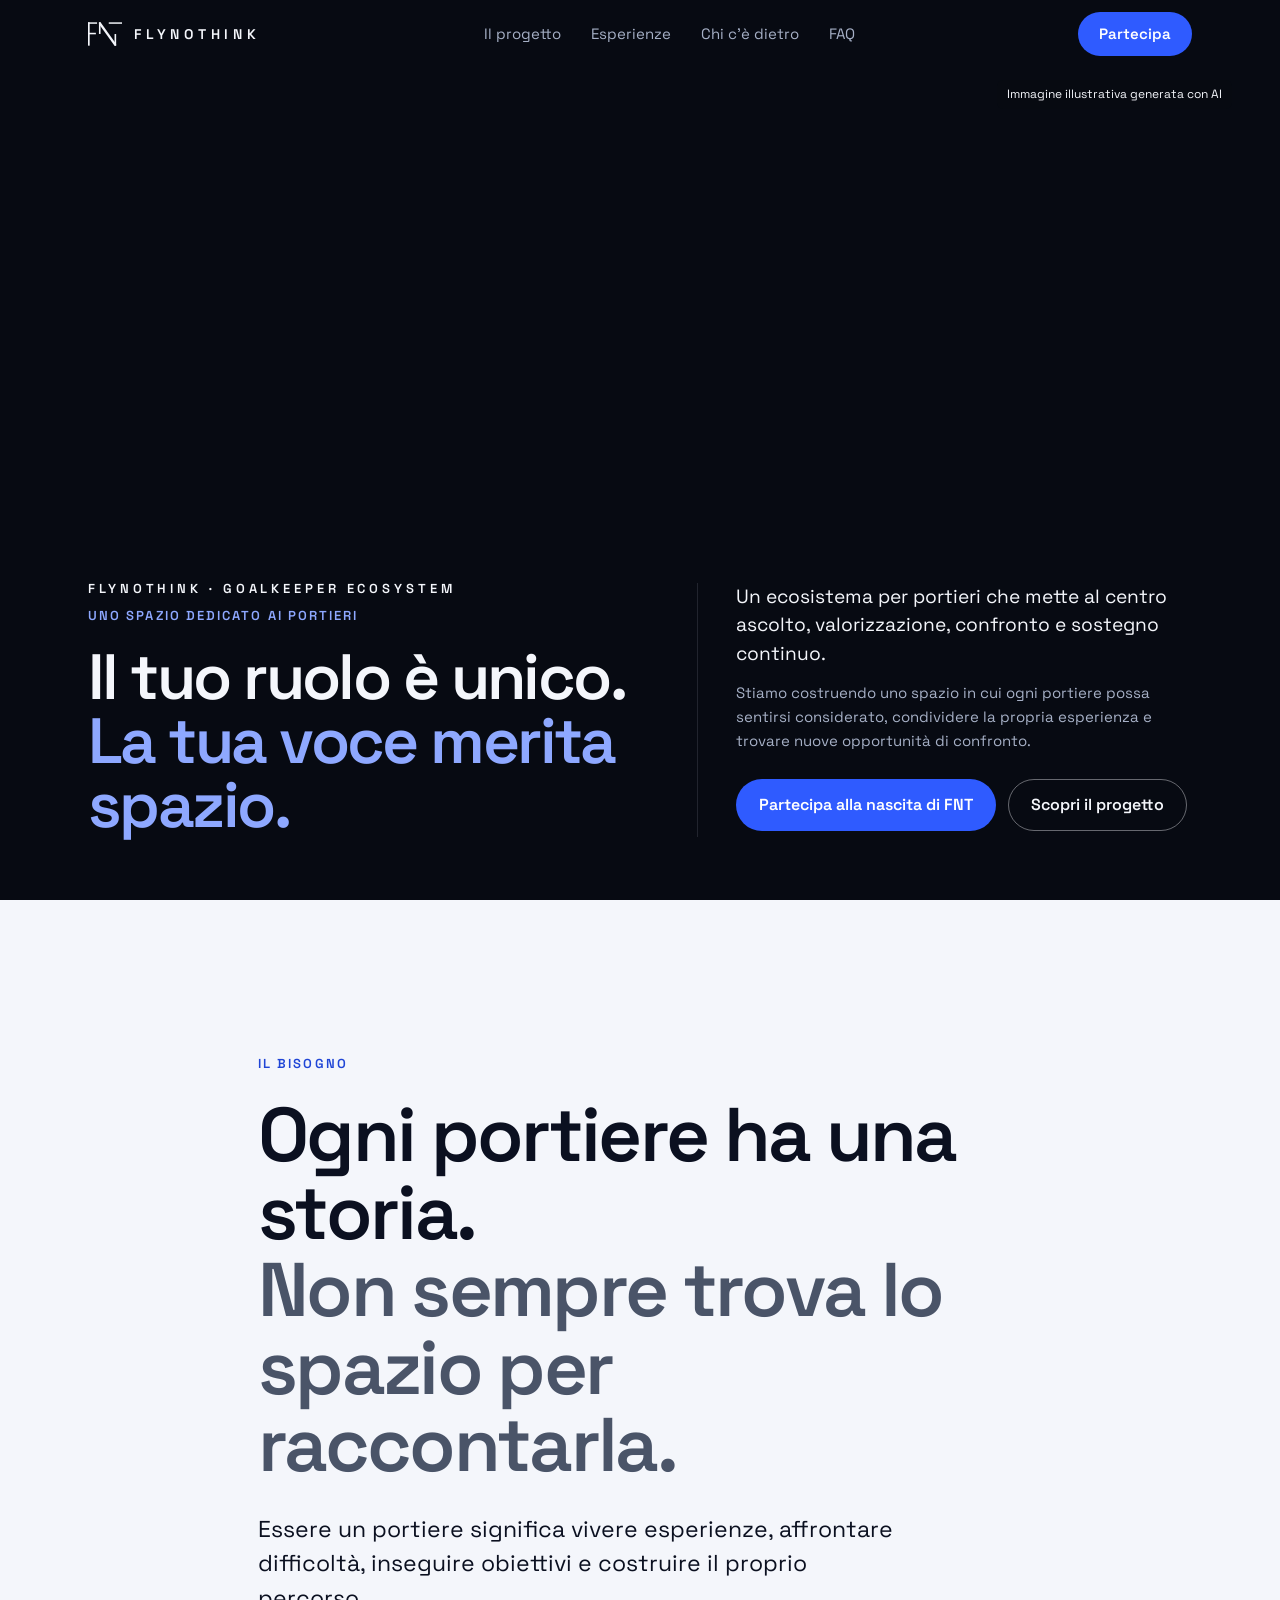
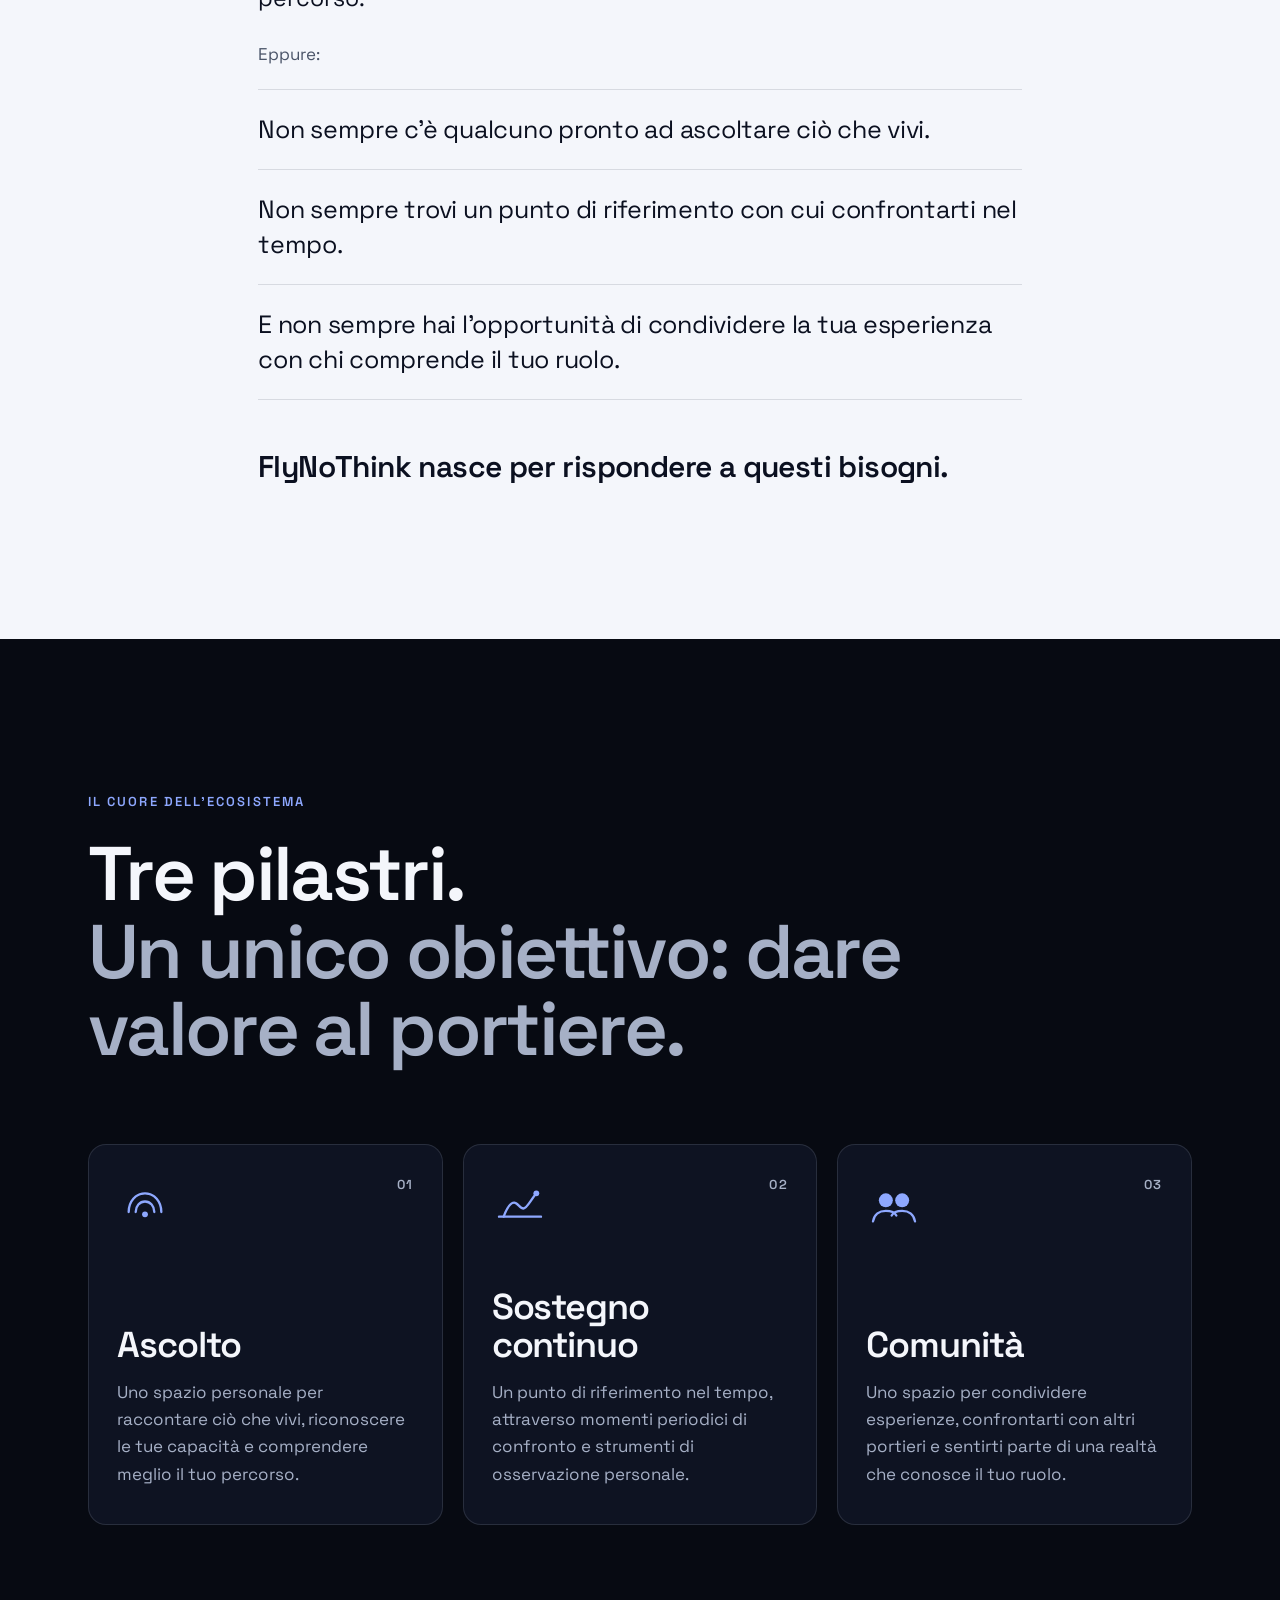
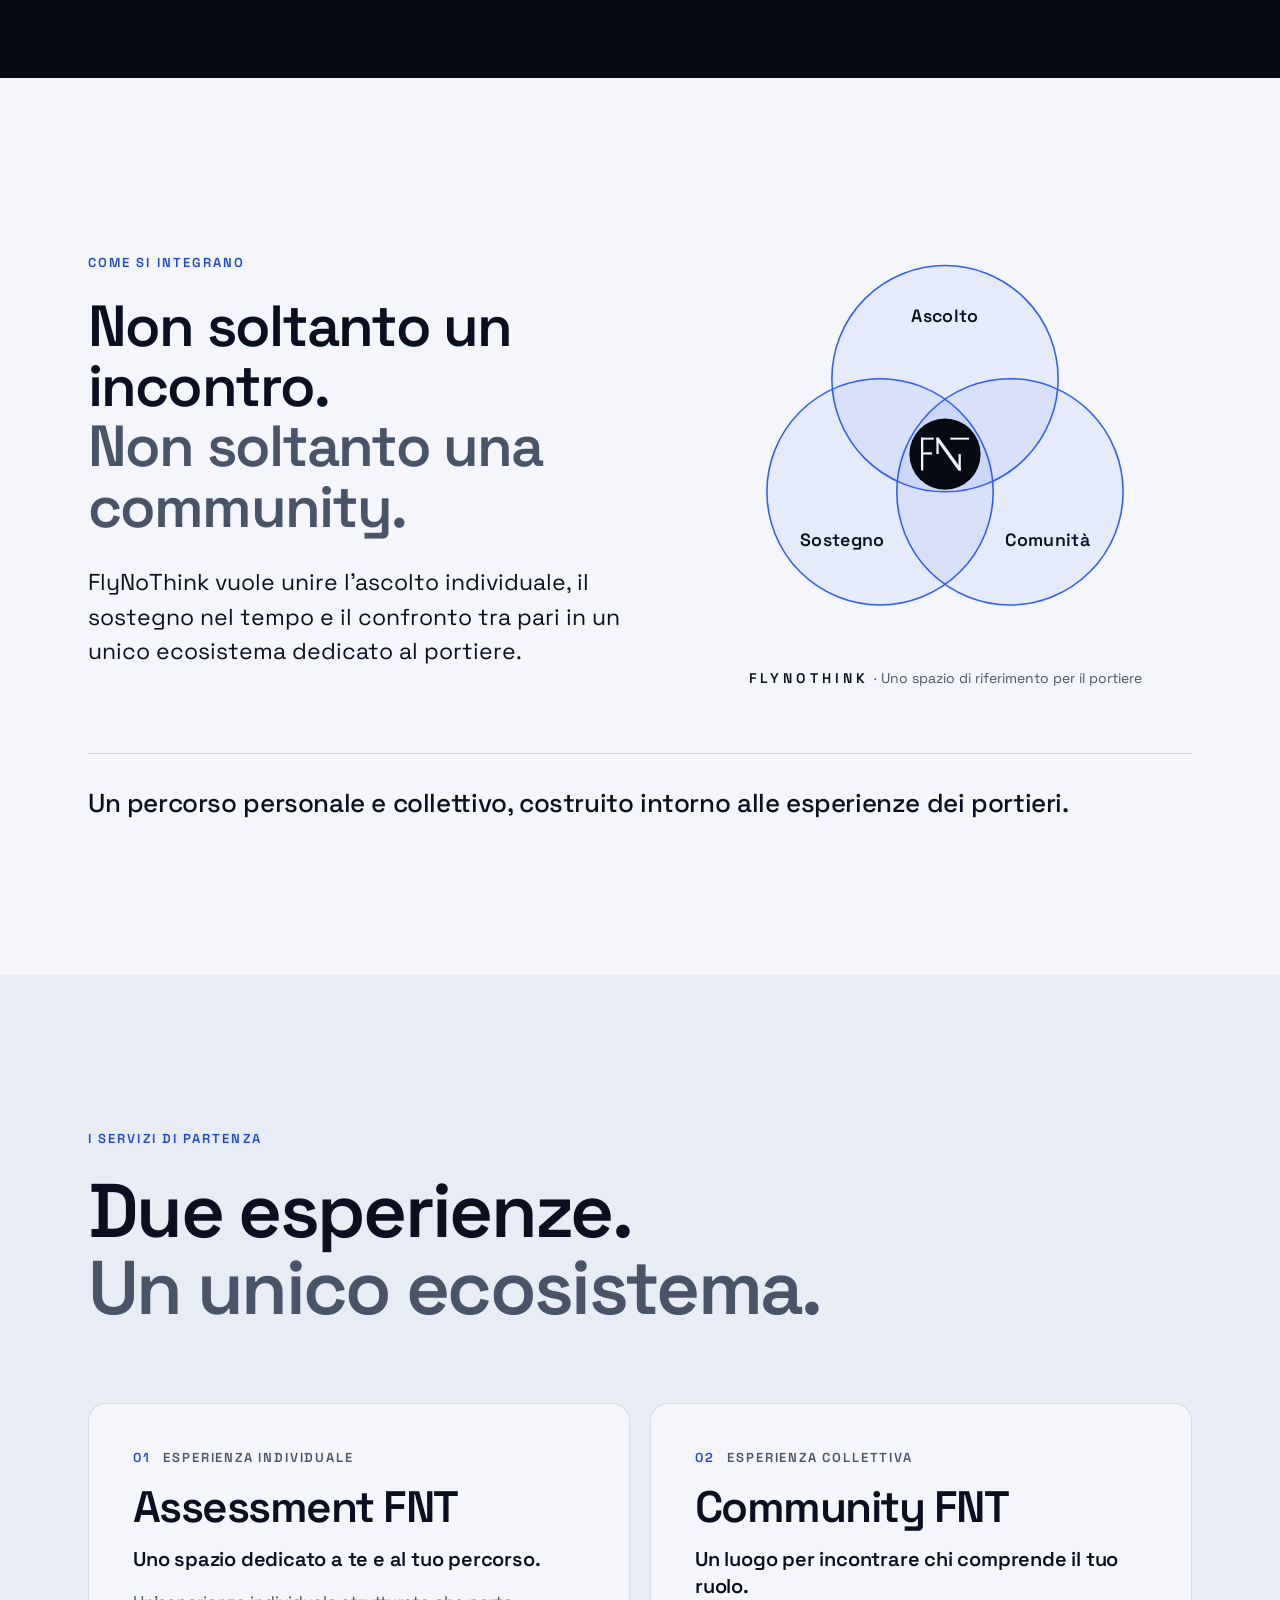
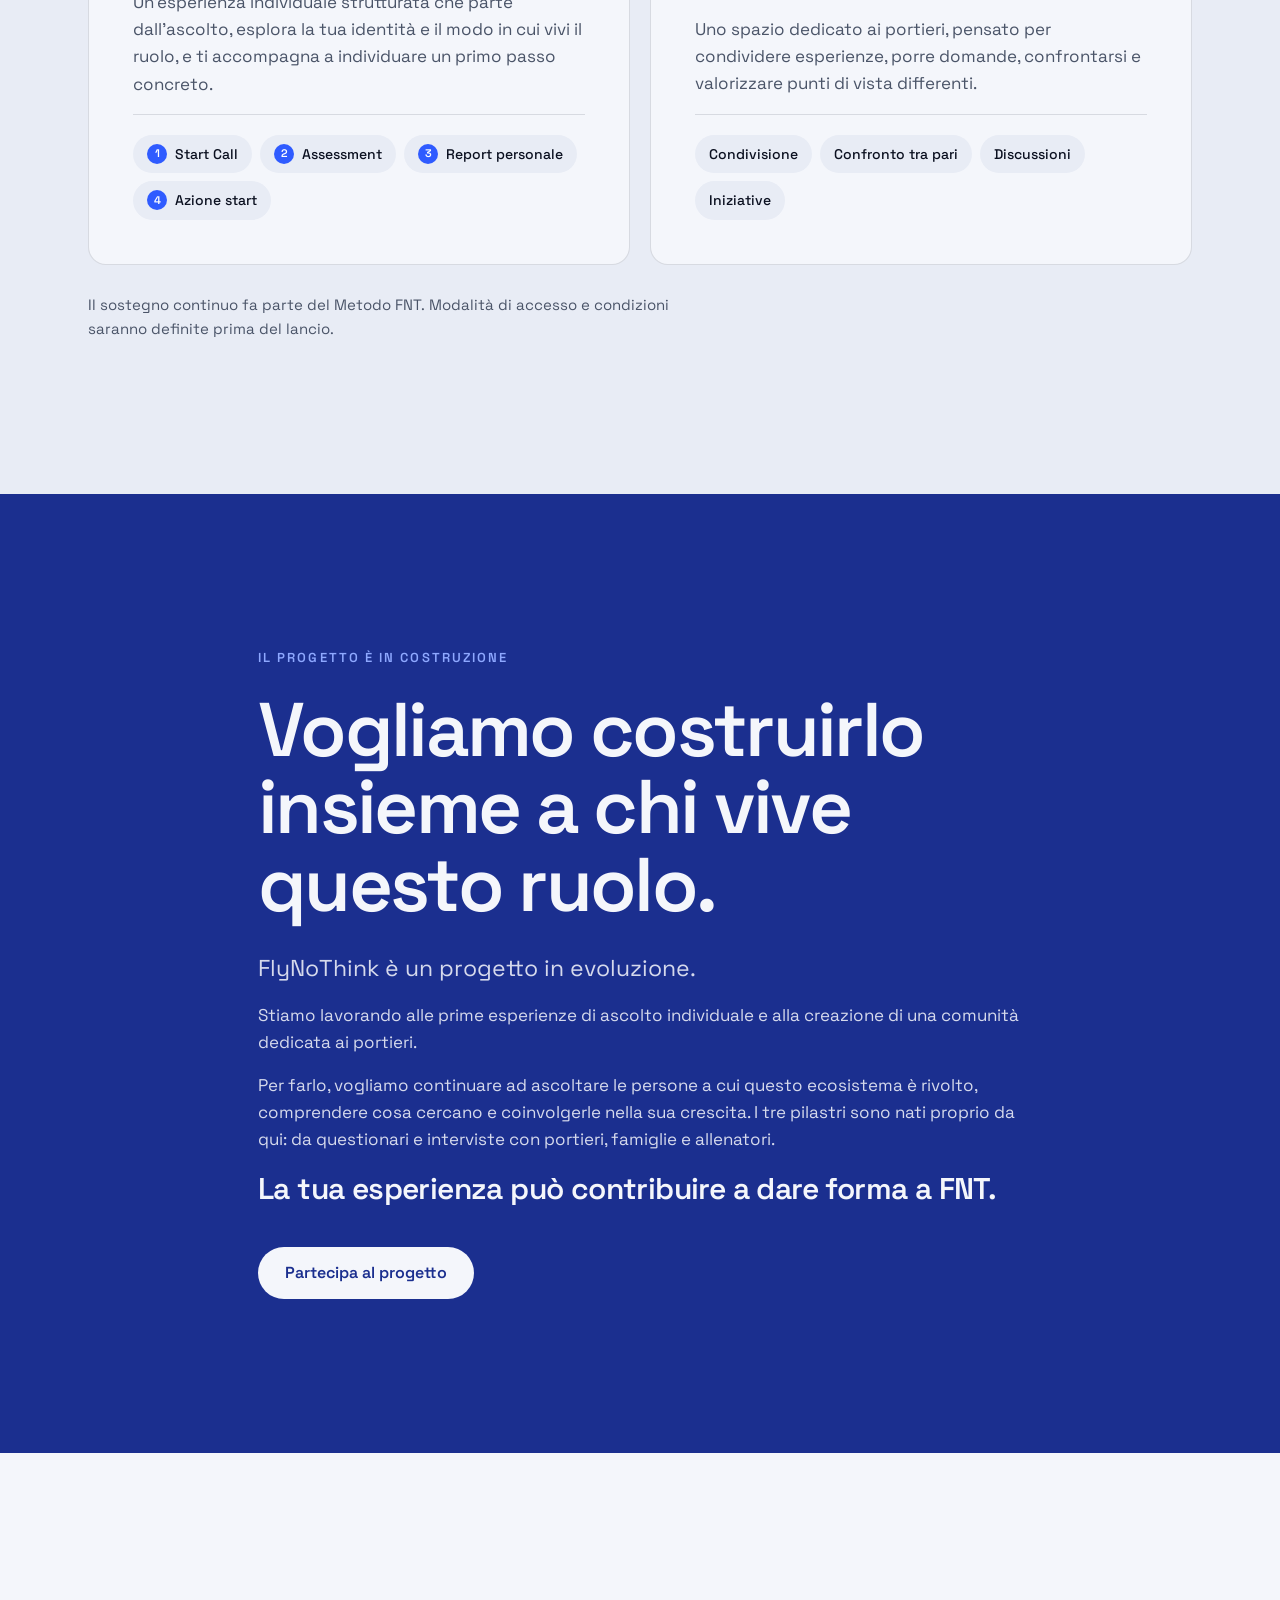
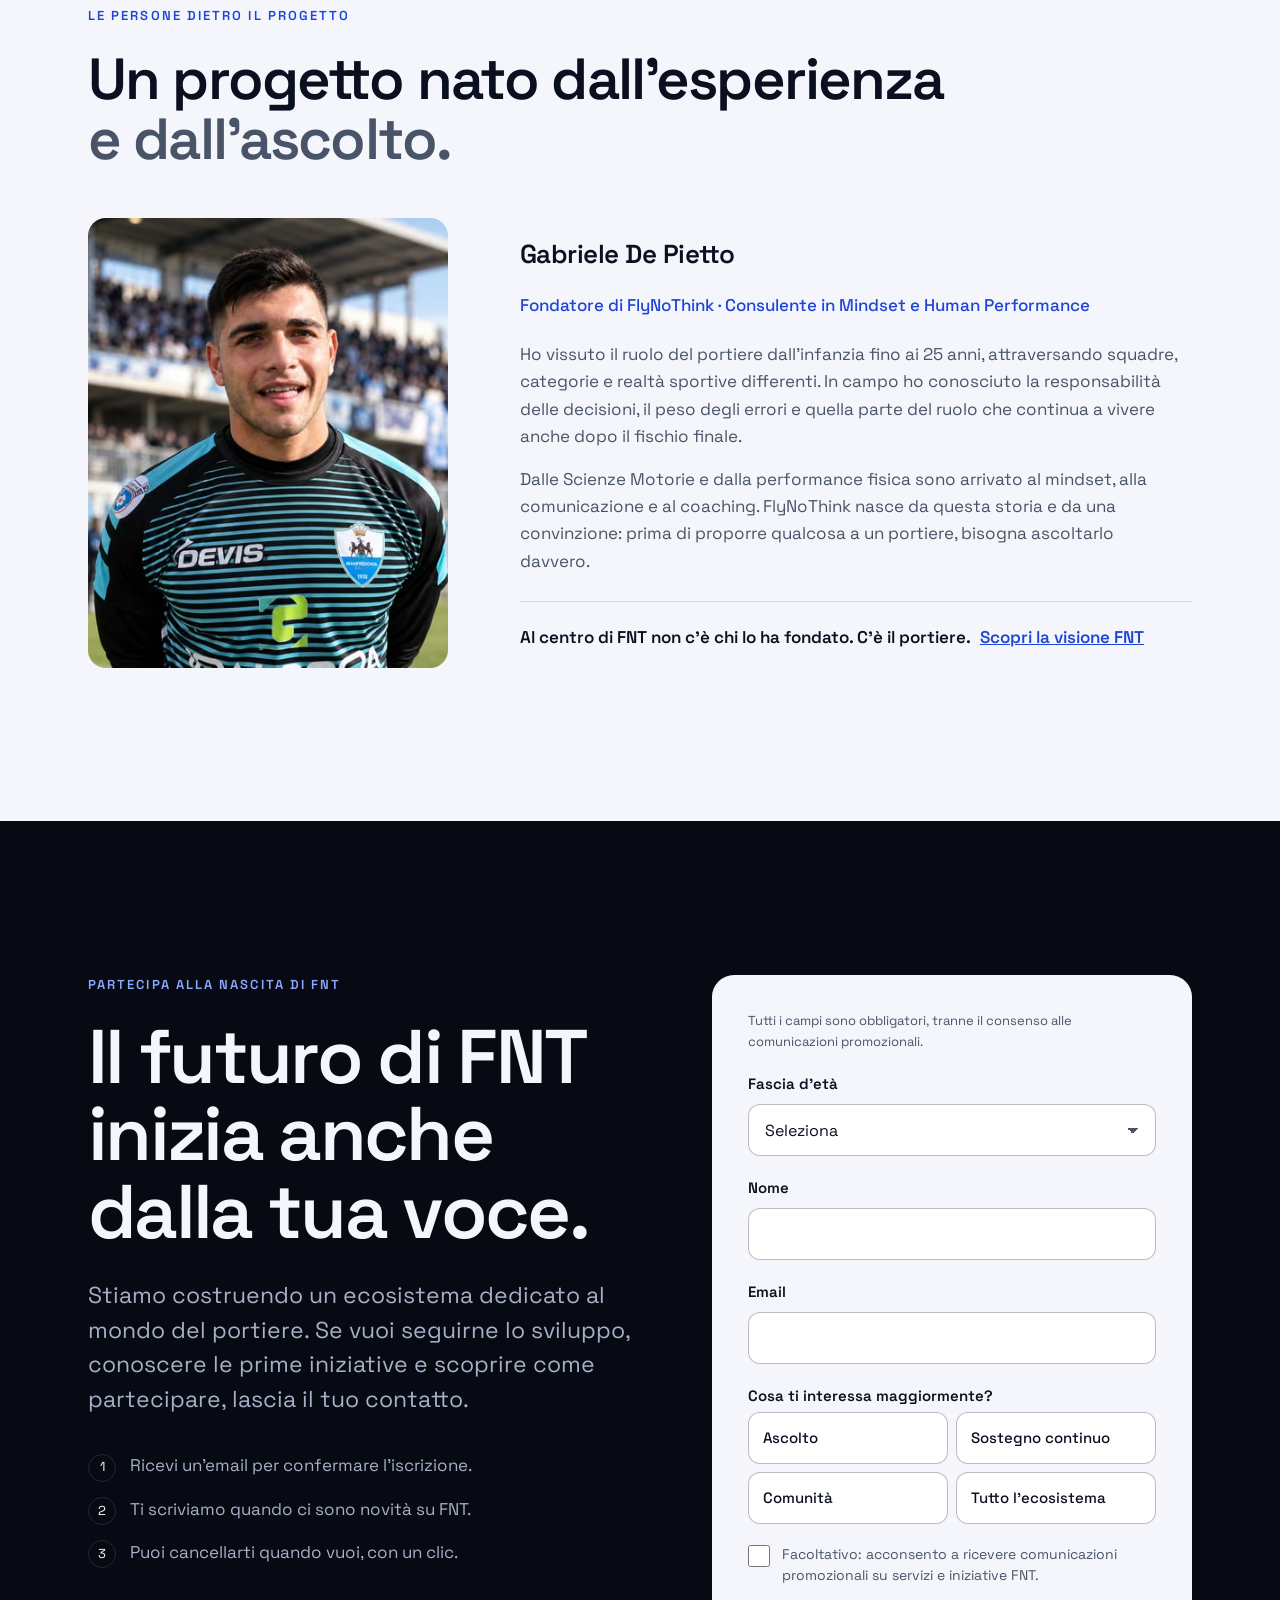
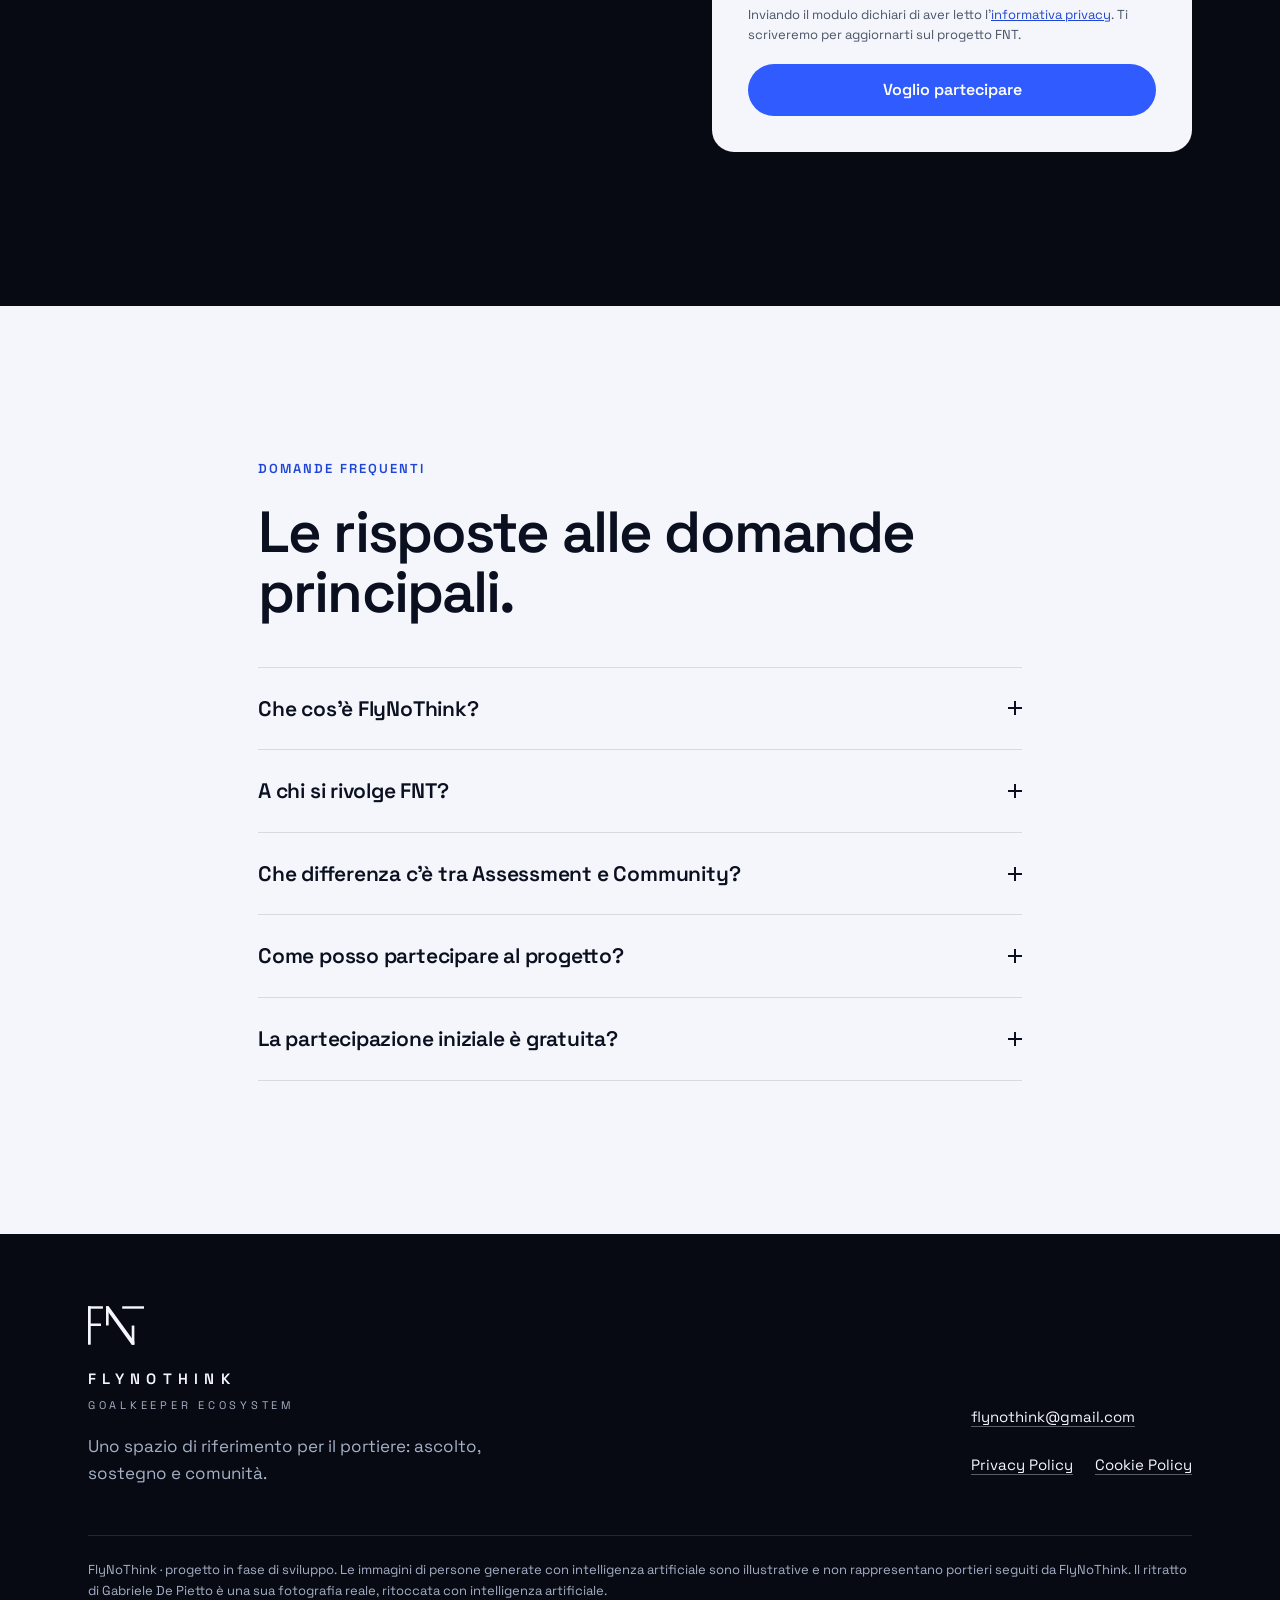
==== commit ddd6784a: "FNT 4.0 · hero più leggibile: foto in alto che sfuma, testo sul fondo pieno - la foto occupa la part" ====
--- a/public/index.html
+++ b/public/index.html
@@ -68,8 +68,10 @@
   </picture>
   <p class="ai-tag">Immagine illustrativa generata con AI</p>
   <div class="wrap hero-in">
+    <div class="hero-main">
     <p class="eyebrow eyebrow-light hero-eyebrow"><span class="hero-brand">FLYNOTHINK · GOALKEEPER ECOSYSTEM</span><span>Uno spazio dedicato ai portieri</span></p>
     <h1 id="hero-title" class="hero-title">Il tuo ruolo è unico. <span>La tua voce merita spazio.</span></h1>
+    </div>
     <div class="hero-side">
     <p class="hero-lead">Un ecosistema per portieri che mette al centro ascolto, valorizzazione, confronto e sostegno continuo.</p>
     <p class="hero-body">Stiamo costruendo uno spazio in cui ogni portiere possa sentirsi considerato, condividere la propria esperienza e trovare nuove opportunità di confronto.</p>
--- a/public/assets/css/fnt4.css
+++ b/public/assets/css/fnt4.css
@@ -73,27 +73,26 @@
 @media (min-width:960px){.nav-links{display:flex}}
 @media (max-width:380px){.brand-word{display:none}}
 
-/* ---------- 01 hero: foto di sfondo a tutta pagina, dissolvenza morbida verso il testo ---------- */
+/* ---------- 01 hero: foto in alto come sfondo, sfuma nel fondo; il testo sta tutto sul fondo pieno ---------- */
 .hero{position:relative;min-height:100svh;display:flex;flex-direction:column;justify-content:flex-end;background:var(--ink);color:var(--on-ink);overflow:hidden;isolation:isolate}
-.hero-photo{position:absolute;inset:0 0 10% 0;z-index:-2;display:block}
-.hero-photo img{width:100%;height:100%;object-fit:cover;object-position:50% 0}
-/* dissolvenza «a curva»: molti passaggi, nessuna linea visibile tra foto e fondo */
-.hero::before{content:"";position:absolute;left:0;right:0;bottom:0;height:62%;z-index:-1;background:linear-gradient(180deg,rgba(7,10,18,0) 0.0%,rgba(7,10,18,0.013) 4.8%,rgba(7,10,18,0.049) 9.6%,rgba(7,10,18,0.104) 14.4%,rgba(7,10,18,0.175) 19.2%,rgba(7,10,18,0.259) 24.0%,rgba(7,10,18,0.352) 28.8%,rgba(7,10,18,0.45) 33.6%,rgba(7,10,18,0.55) 38.4%,rgba(7,10,18,0.648) 43.2%,rgba(7,10,18,0.741) 48.0%,rgba(7,10,18,0.825) 52.8%,rgba(7,10,18,0.896) 57.6%,rgba(7,10,18,0.951) 62.4%,rgba(7,10,18,0.987) 67.2%,rgba(7,10,18,1) 72.0%,var(--ink) 100%)}
+.hero-photo{position:absolute;left:0;right:0;top:0;height:72%;z-index:-2;display:block}
+.hero-photo img{width:100%;height:100%;object-fit:cover;object-position:50% 8%;filter:saturate(.92) brightness(.9)}
+/* dissolvenza «a curva» sulla metà bassa della foto: nessuna linea tra foto e fondo */
+.hero-photo::after{content:"";position:absolute;left:0;right:0;bottom:0;height:55%;background:linear-gradient(180deg,rgba(7,10,18,0) 0.0%,rgba(7,10,18,0.013) 6.7%,rgba(7,10,18,0.049) 13.3%,rgba(7,10,18,0.104) 20.0%,rgba(7,10,18,0.175) 26.7%,rgba(7,10,18,0.259) 33.3%,rgba(7,10,18,0.352) 40.0%,rgba(7,10,18,0.45) 46.7%,rgba(7,10,18,0.55) 53.3%,rgba(7,10,18,0.648) 60.0%,rgba(7,10,18,0.741) 66.7%,rgba(7,10,18,0.825) 73.3%,rgba(7,10,18,0.896) 80.0%,rgba(7,10,18,0.951) 86.7%,rgba(7,10,18,0.987) 93.3%,rgba(7,10,18,1) 100.0%)}
 .hero::after{content:"";position:absolute;inset:0 0 auto 0;height:150px;z-index:-1;background:linear-gradient(180deg,rgba(7,10,18,.6),rgba(7,10,18,0))}
 .ai-tag{position:absolute;right:var(--gutter);top:80px;z-index:2;font-size:12px;color:var(--on-ink);background:rgba(7,10,18,.6);padding:5px 10px;border-radius:6px}
-.hero-in{position:relative;padding-top:120px;padding-bottom:clamp(36px,6vh,72px)}
-.hero-eyebrow{display:flex;flex-wrap:wrap;gap:6px 18px;margin-bottom:16px}
+.hero-in{position:relative;padding-top:120px;padding-bottom:clamp(40px,7vh,80px)}
+.hero-eyebrow{display:flex;flex-wrap:wrap;gap:6px 18px;margin-bottom:18px}
 .hero-brand{color:var(--on-ink);letter-spacing:.3em}
-.hero-title{font-size:clamp(36px,min(5vw,7vh),76px);line-height:1;letter-spacing:-.04em;max-width:16ch;text-shadow:0 2px 24px rgba(7,10,18,.35)}
+.hero-title{font-size:clamp(36px,min(5vw,7.2vh),78px);line-height:1;letter-spacing:-.04em;max-width:15ch}
 .hero-title span{display:block;color:var(--blue-soft)}
 .hero-lead{font-size:clamp(17px,1.5vw,20px);line-height:1.5;margin-top:20px;max-width:42ch}
-.hero-body{font-size:15px;color:var(--on-ink-muted);margin-top:12px;max-width:48ch}
-.hero .cta-row{margin-top:24px}
+.hero-body{font-size:15px;color:var(--on-ink-muted);margin-top:12px;max-width:46ch}
+.hero .cta-row{margin-top:26px}
 @media (max-width:767px){
-  /* telefono: la foto occupa la parte alta e sfuma nel fondo; il testo entra nella sfumatura */
-  .hero-photo{bottom:auto;height:62svh}
-  .hero::before{background:linear-gradient(180deg,rgba(7,10,18,0) 0.0%,rgba(7,10,18,0.013) 6.7%,rgba(7,10,18,0.049) 13.3%,rgba(7,10,18,0.104) 20.0%,rgba(7,10,18,0.175) 26.7%,rgba(7,10,18,0.259) 33.3%,rgba(7,10,18,0.352) 40.0%,rgba(7,10,18,0.45) 46.7%,rgba(7,10,18,0.55) 53.3%,rgba(7,10,18,0.648) 60.0%,rgba(7,10,18,0.741) 66.7%,rgba(7,10,18,0.825) 73.3%,rgba(7,10,18,0.896) 80.0%,rgba(7,10,18,0.951) 86.7%,rgba(7,10,18,0.987) 93.3%,rgba(7,10,18,1) 100.0%)}
-  .hero::before{bottom:auto;top:calc(62svh - 34svh);height:34svh}
+  .hero-photo{height:62svh}
+  .hero-photo::after{height:60%}
+  .hero-photo img{object-position:50% 0;filter:none}
   .hero-in{padding-top:46svh}
   .hero-side{display:flex;flex-direction:column}
   .hero .cta-row{order:2;margin-top:22px}
@@ -102,10 +101,16 @@
   .hero-brand{display:none}
 }
 @media (min-width:960px){
-  .hero-in{display:grid;grid-template-columns:minmax(0,1.15fr) minmax(0,1fr);column-gap:64px;align-items:end}
-  .hero-eyebrow{grid-column:1/-1}
+  /* due colonne allineate in basso: promessa a sinistra, spiegazione e pulsanti a destra */
+  .hero-in{display:grid;grid-template-columns:minmax(0,1.1fr) minmax(0,1fr);column-gap:clamp(40px,5vw,88px);align-items:end}
+  .hero-title{max-width:none}
+  .hero .cta-row .btn{padding:0 22px}
   .hero-lead{margin-top:0}
+  .hero-side{padding-bottom:6px;border-left:1px solid var(--ink-line);padding-left:clamp(28px,3vw,44px)}
+  .hero .cta-row .btn{flex:none}
 }
+
+@media (min-width:1200px){.hero .cta-row{flex-wrap:nowrap}}
 
 /* ---------- sezioni ---------- */
 .sec{padding:var(--sec) 0}
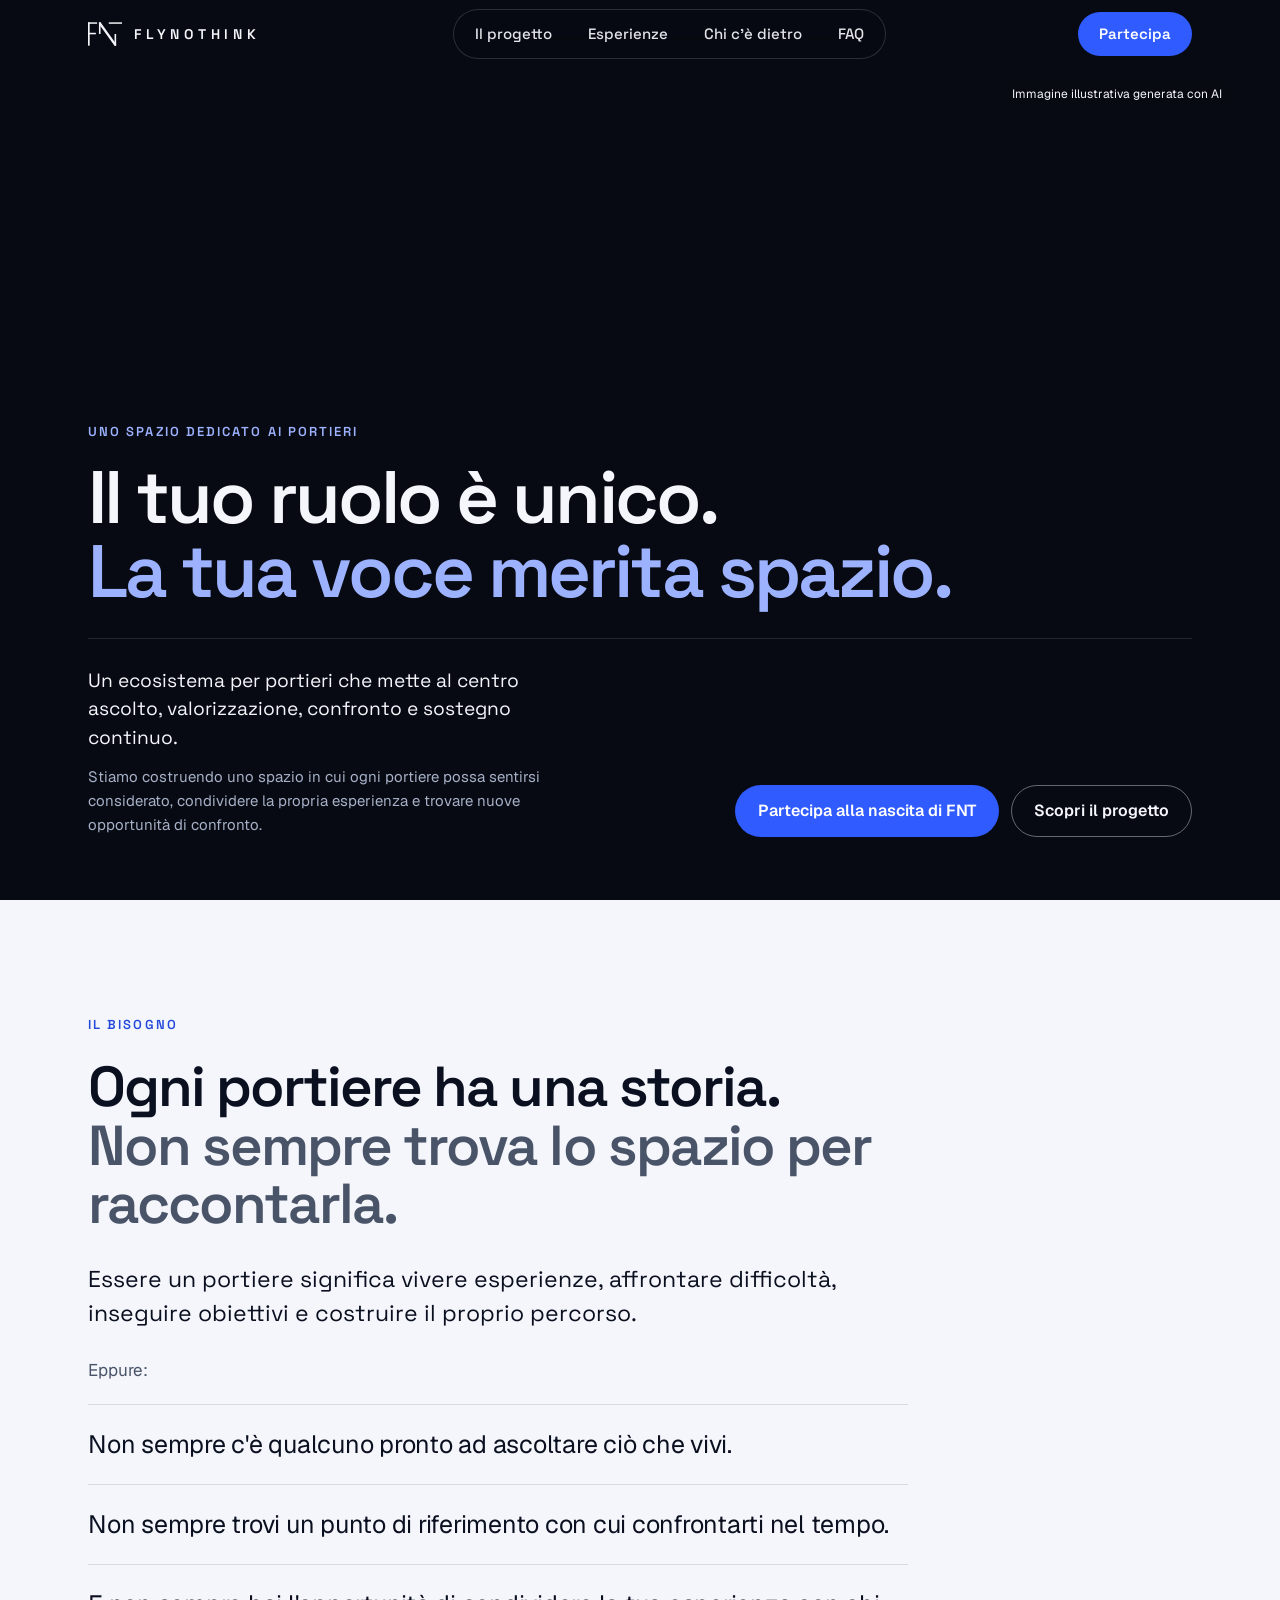
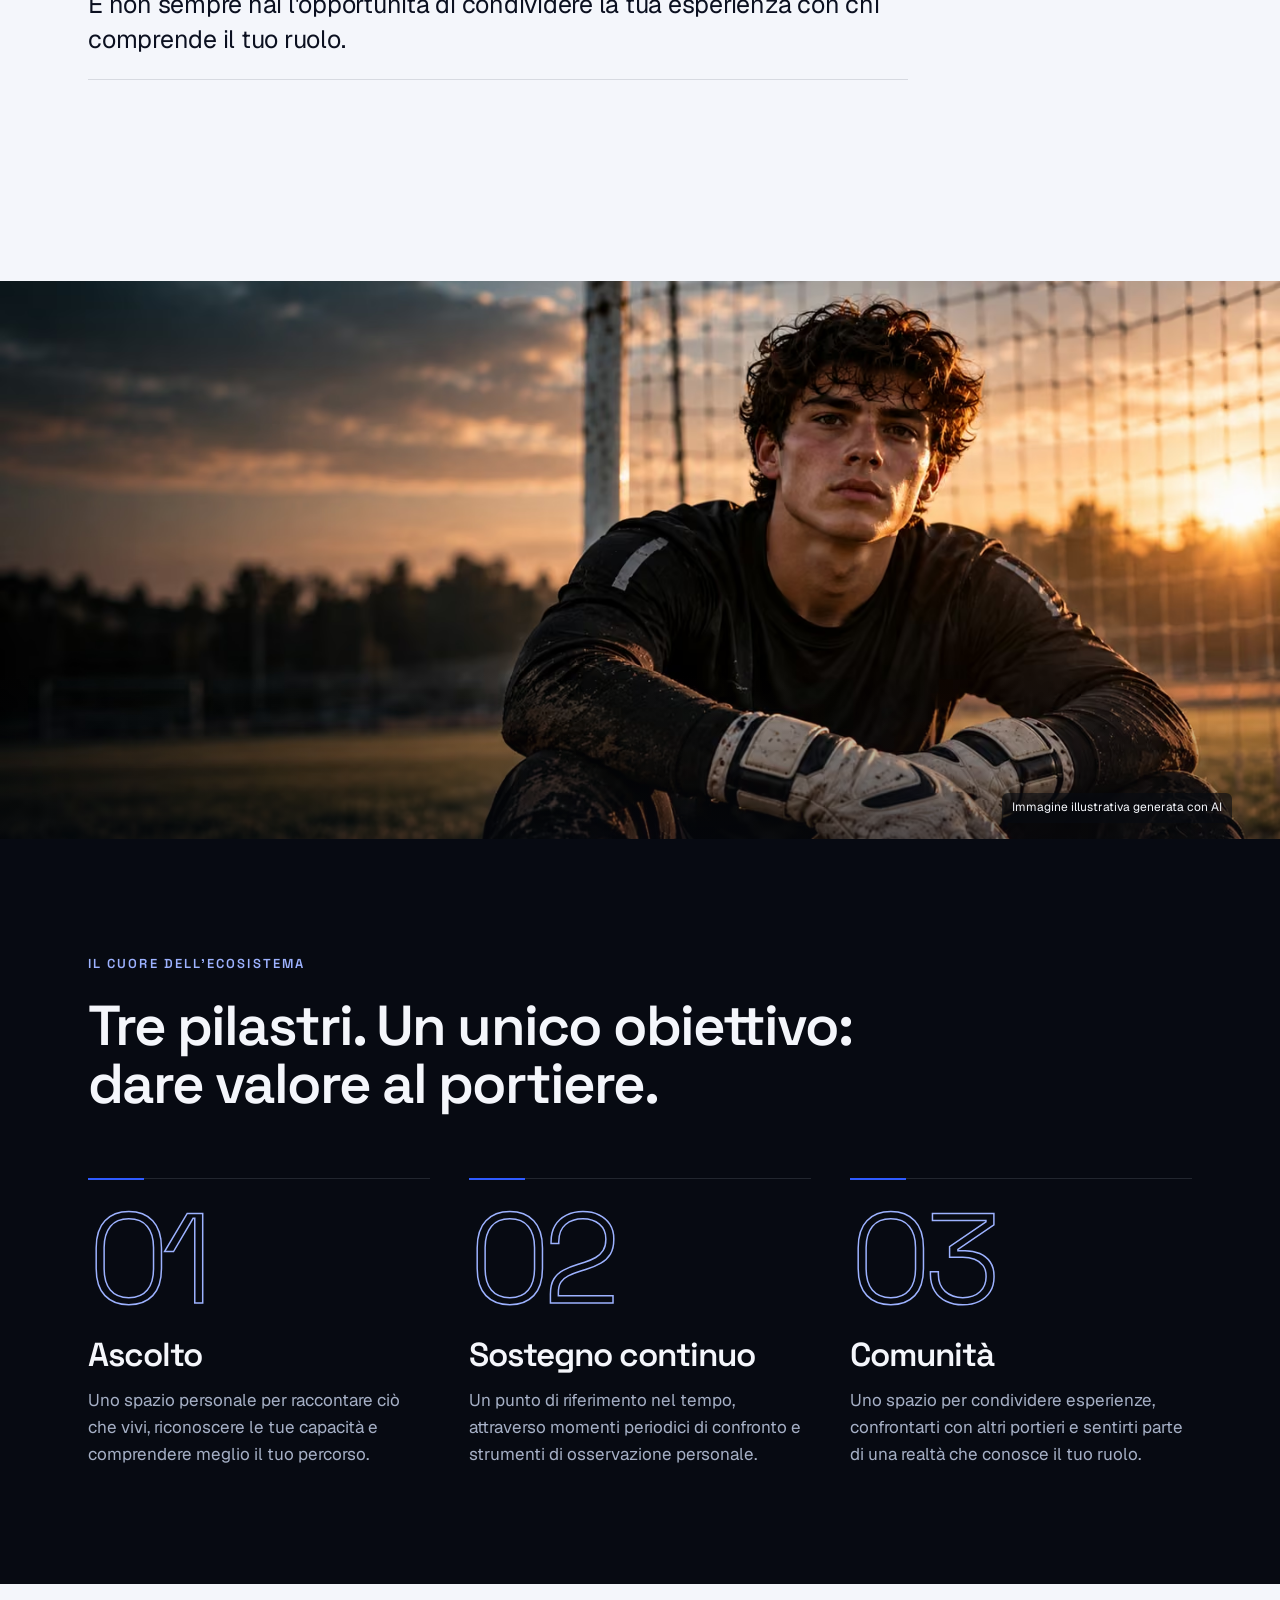
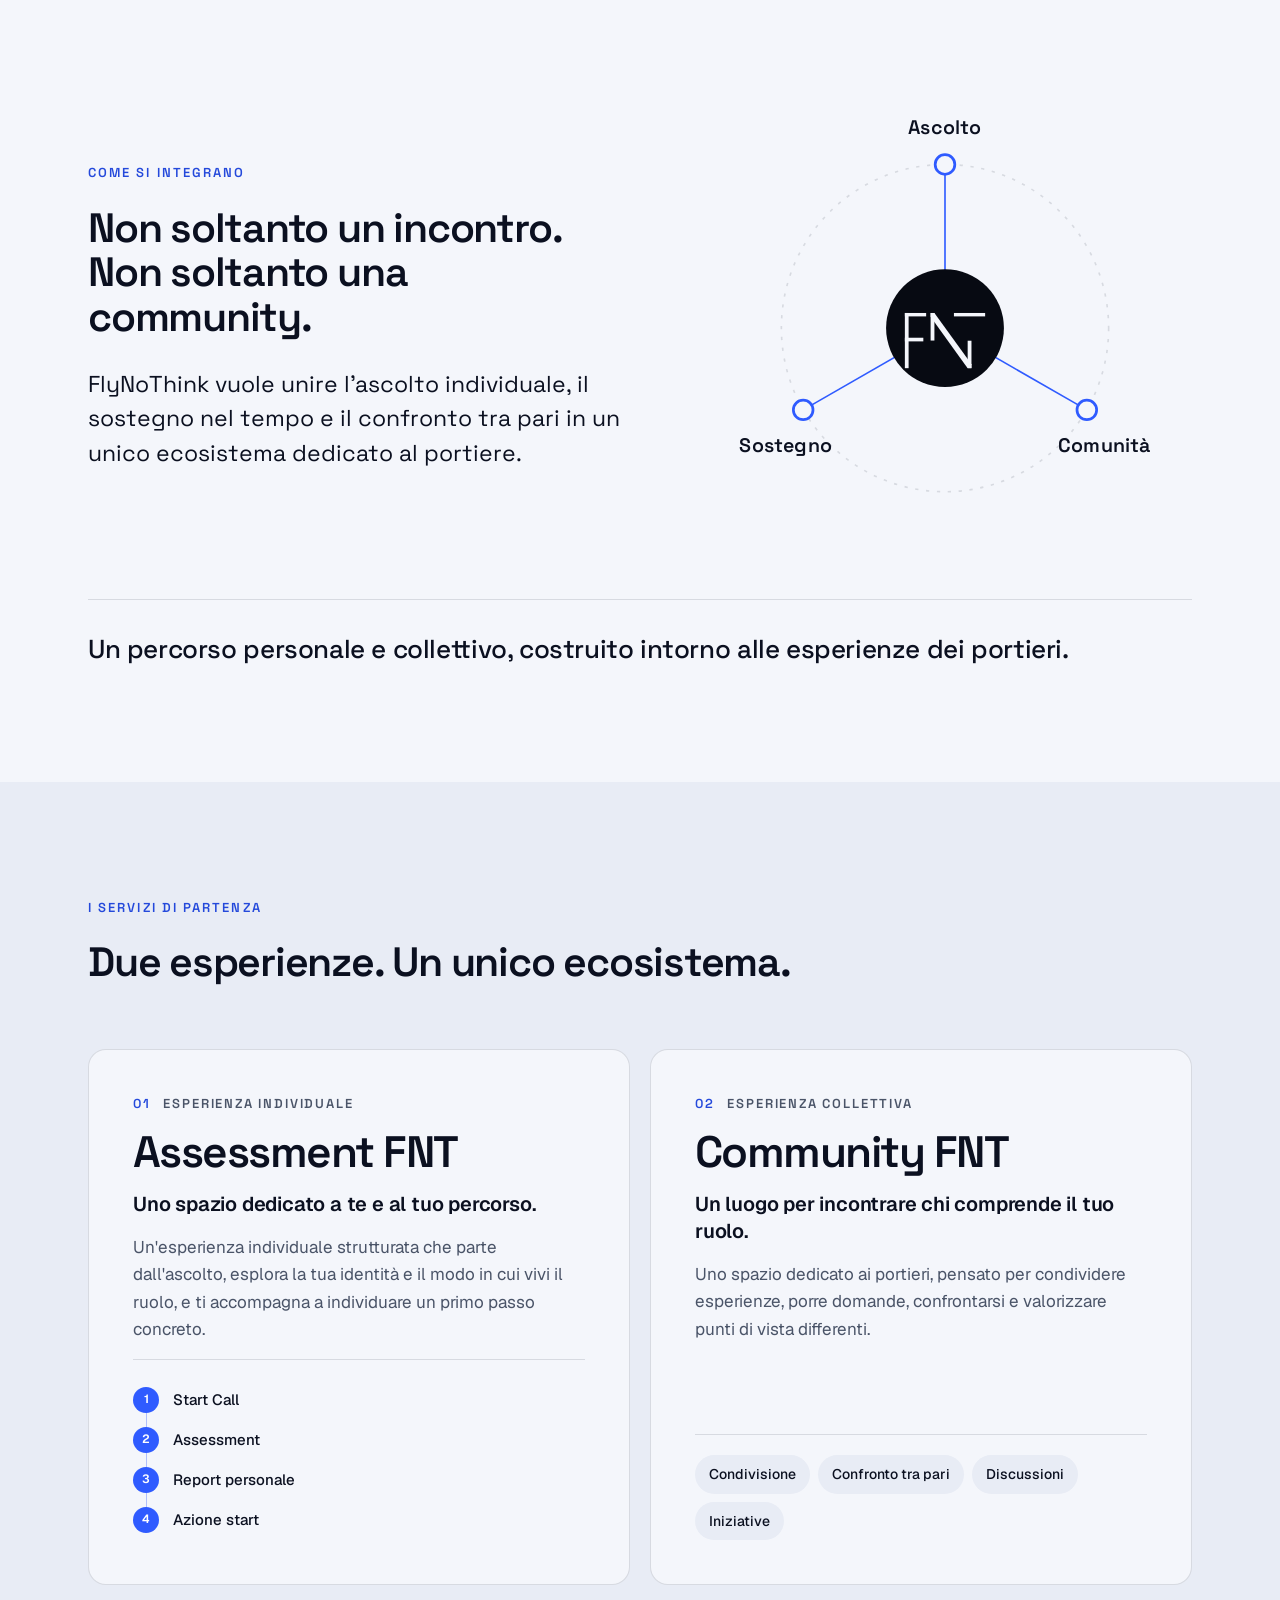
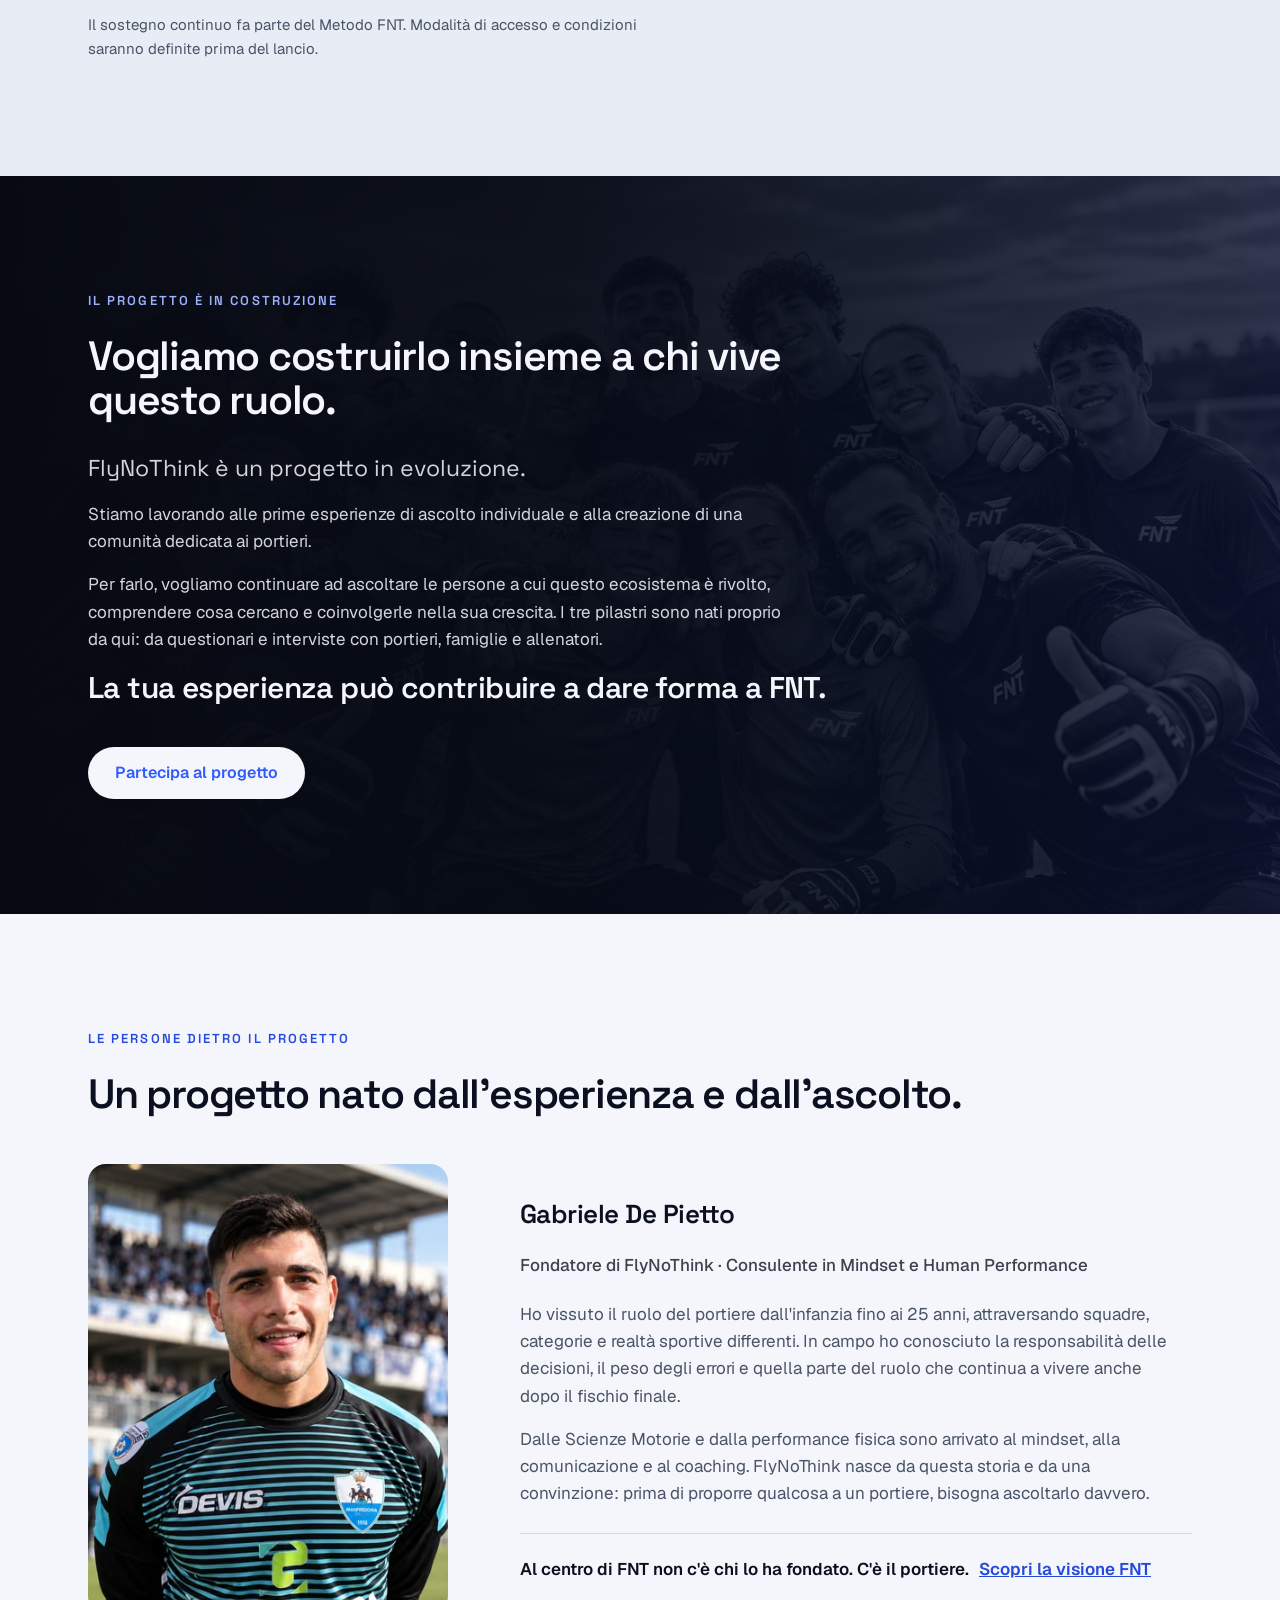
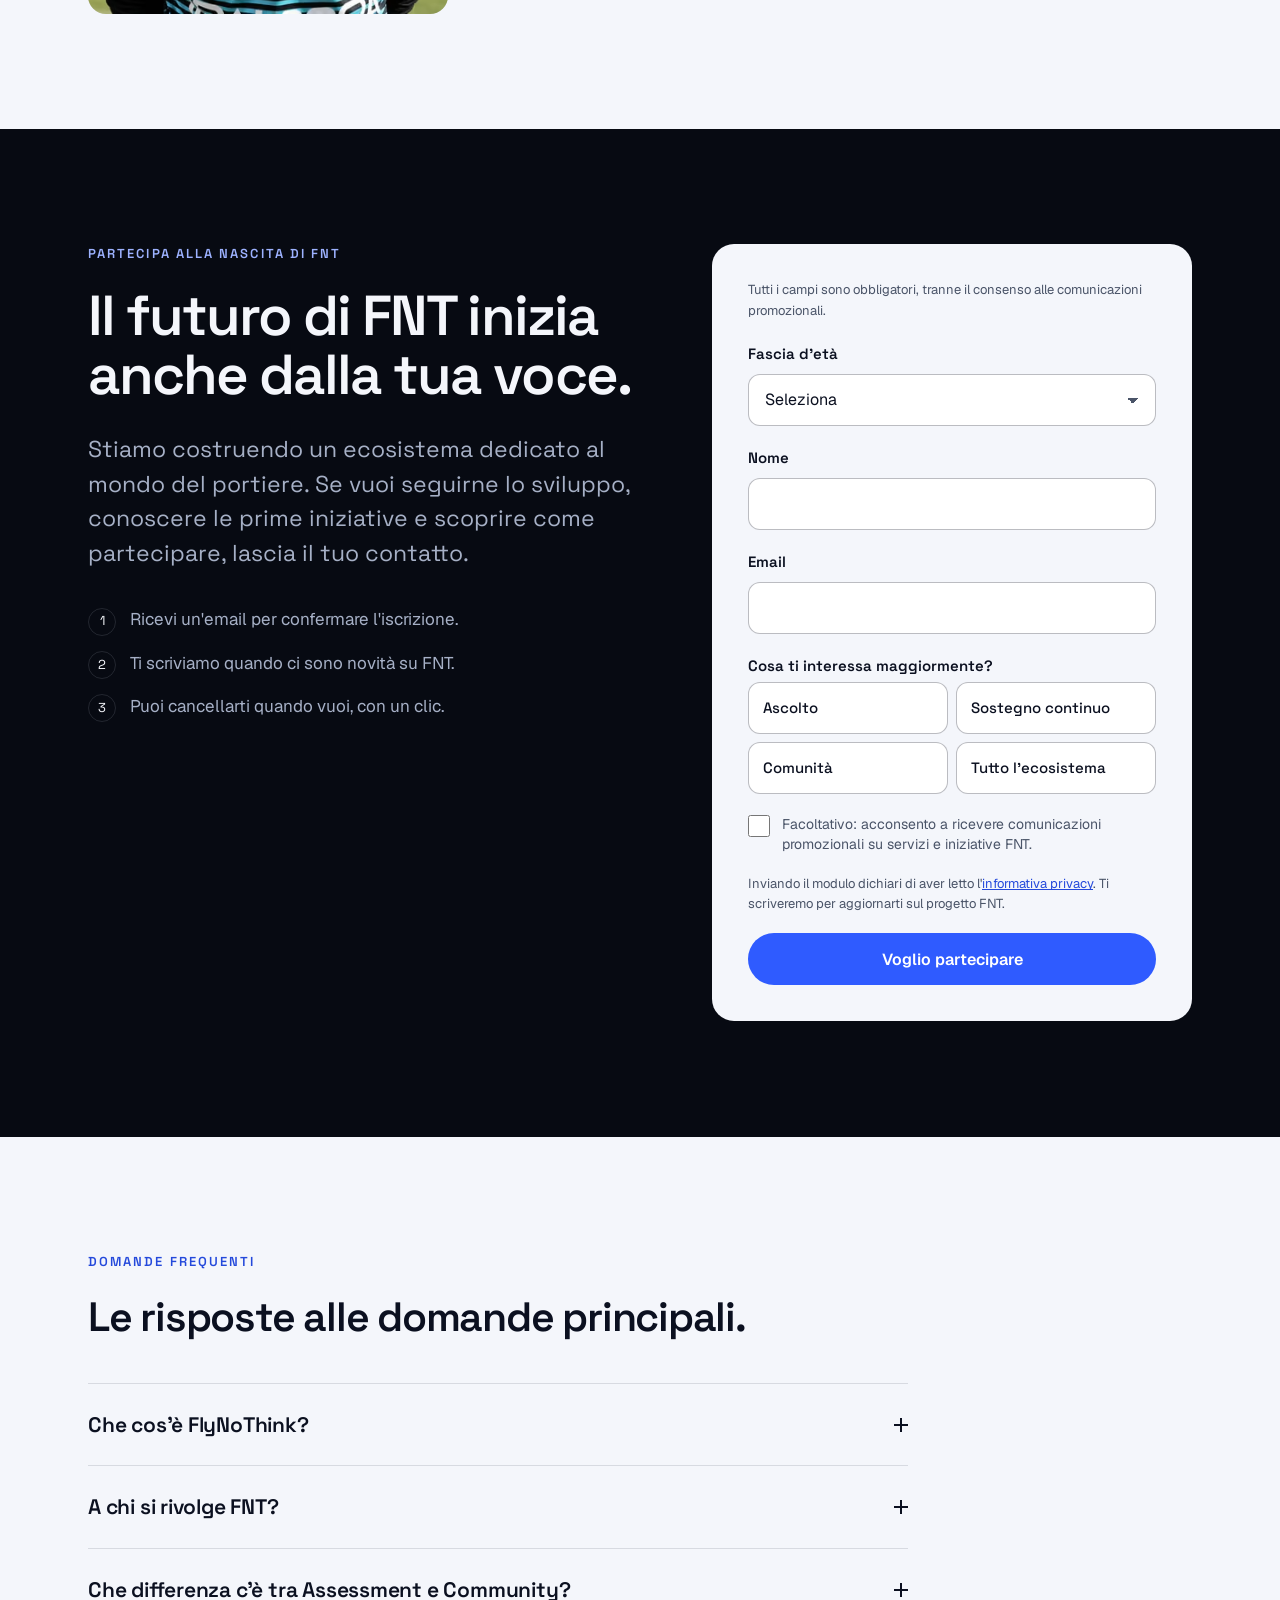
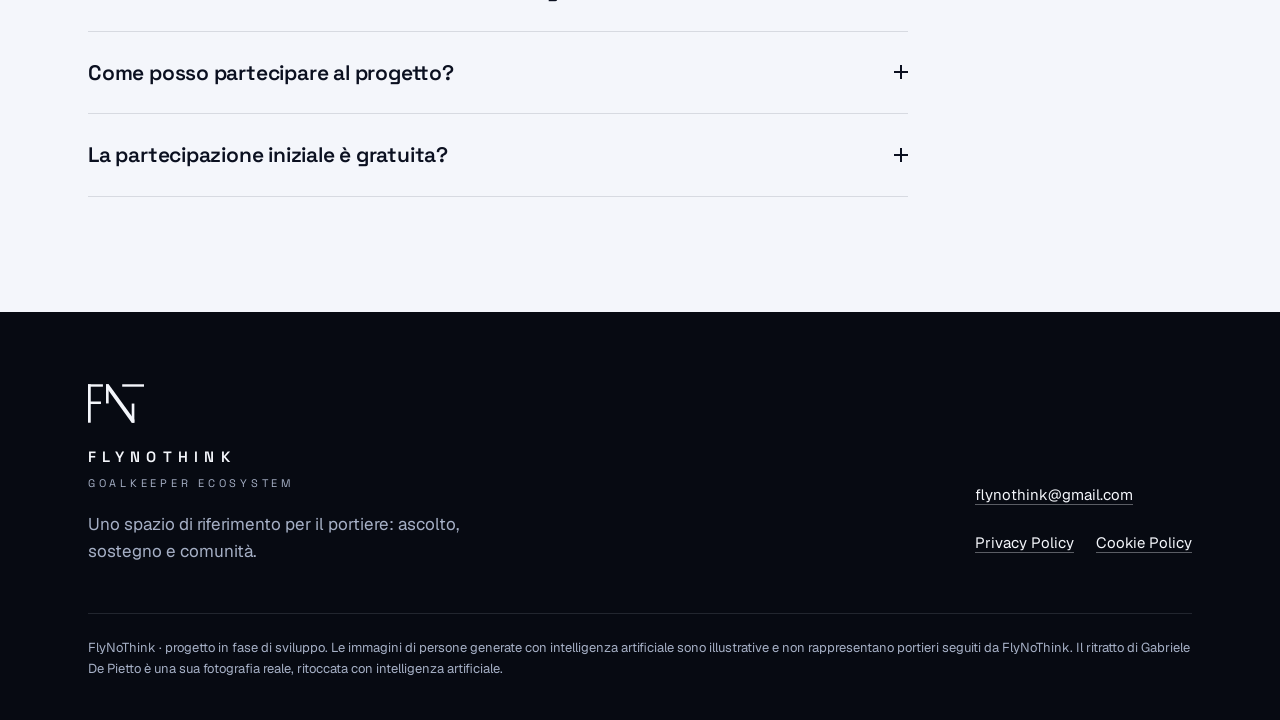
==== commit 929aed45: "FNT 4.0 · correzioni dall'audit grafico - gerarchia: titolo hero più grande (fino a 92 px), titoli d" ====
--- a/public/index.html
+++ b/public/index.html
@@ -26,6 +26,7 @@
 <link rel="icon" href="assets/icons/favicon.svg" type="image/svg+xml">
 <link rel="apple-touch-icon" href="assets/icons/apple-touch-icon.png">
 <link rel="preload" href="assets/fonts/space-grotesk-latin-wght-normal.woff2" as="font" type="font/woff2" crossorigin>
+<link rel="preload" href="assets/fonts/geist-latin-wght-normal.woff2" as="font" type="font/woff2" crossorigin>
 <link rel="preload" as="image" href="assets/img/fnt4/hero-gruppo-m-800.avif" type="image/avif" media="(max-width: 767px)">
 <link rel="preload" as="image" href="assets/img/fnt4/hero-gruppo-1671.avif" type="image/avif" media="(min-width: 768px)">
 <link rel="stylesheet" href="assets/css/fnt4.css">
@@ -69,7 +70,7 @@
   <p class="ai-tag">Immagine illustrativa generata con AI</p>
   <div class="wrap hero-in">
     <div class="hero-main">
-    <p class="eyebrow eyebrow-light hero-eyebrow"><span class="hero-brand">FLYNOTHINK · GOALKEEPER ECOSYSTEM</span><span>Uno spazio dedicato ai portieri</span></p>
+    <p class="eyebrow eyebrow-light hero-eyebrow">Uno spazio dedicato ai portieri</p>
     <h1 id="hero-title" class="hero-title">Il tuo ruolo è unico. <span>La tua voce merita spazio.</span></h1>
     </div>
     <div class="hero-side">
@@ -99,28 +100,37 @@
   </div>
 </section>
 
+<figure class="band">
+  <picture>
+    <source media="(max-width: 767px)" type="image/avif" srcset="assets/img/fnt4/portiere-solo-mobile-800.avif">
+    <source media="(max-width: 767px)" type="image/webp" srcset="assets/img/fnt4/portiere-solo-mobile-800.webp">
+    <source media="(max-width: 767px)" srcset="assets/img/fnt4/portiere-solo-mobile-800.jpg">
+    <source type="image/avif" srcset="assets/img/fnt4/portiere-solo-desktop-1440.avif 1440w, assets/img/fnt4/portiere-solo-desktop-1920.avif 1920w, assets/img/fnt4/portiere-solo-desktop-2880.avif 2880w" sizes="100vw">
+    <source type="image/webp" srcset="assets/img/fnt4/portiere-solo-desktop-1440.webp 1440w, assets/img/fnt4/portiere-solo-desktop-1920.webp 1920w" sizes="100vw">
+    <img src="assets/img/fnt4/portiere-solo-desktop-1440.jpg" alt="Un giovane portiere seduto da solo davanti alla porta al tramonto, con i guanti indossati." width="1440" height="810" loading="lazy" decoding="async">
+  </picture>
+  <figcaption class="ai-tag band-tag">Immagine illustrativa generata con AI</figcaption>
+</figure>
+
 <!-- 03 · I TRE PILASTRI -->
 <section class="sec sec-ink" id="pilastri" data-theme="dark" aria-labelledby="pilastri-title">
   <div class="wrap">
     <div class="sec-head">
       <p class="eyebrow eyebrow-light rv">Il cuore dell'ecosistema</p>
-      <h2 id="pilastri-title" class="h-xl rv">Tre pilastri. <span class="soft">Un unico obiettivo: dare valore al portiere.</span></h2>
+      <h2 id="pilastri-title" class="h-xl rv">Tre pilastri. Un unico obiettivo: dare valore al portiere.</h2>
     </div>
     <ol class="pillars">
       <li class="pillar rv">
-        <svg class="pillar-ico" viewBox="0 0 48 48" aria-hidden="true"><path d="M10 30c0-9 6-16 14-16s14 7 14 16" /><path d="M16 30c0-5 3.5-9 8-9s8 4 8 9" /><circle cx="24" cy="32" r="2.5" /></svg>
         <span class="pillar-n">01</span>
         <h3>Ascolto</h3>
         <p>Uno spazio personale per raccontare ciò che vivi, riconoscere le tue capacità e comprendere meglio il tuo percorso.</p>
       </li>
       <li class="pillar rv">
-        <svg class="pillar-ico" viewBox="0 0 48 48" aria-hidden="true"><path d="M6 34h36" /><path d="M10 34c3-8 6-12 9-12s5 5 8 5 6-7 11-13" /><circle cx="38" cy="14" r="2.5" /></svg>
         <span class="pillar-n">02</span>
         <h3>Sostegno continuo</h3>
         <p>Un punto di riferimento nel tempo, attraverso momenti periodici di confronto e strumenti di osservazione personale.</p>
       </li>
       <li class="pillar rv">
-        <svg class="pillar-ico" viewBox="0 0 48 48" aria-hidden="true"><circle cx="17" cy="20" r="6" /><circle cx="31" cy="20" r="6" /><path d="M6 38c1-6 5.5-9 11-9s8 2 9 4" /><path d="M22 33c1-2 4-4 9-4 5.5 0 10 3 11 9" /></svg>
         <span class="pillar-n">03</span>
         <h3>Comunità</h3>
         <p>Uno spazio per condividere esperienze, confrontarti con altri portieri e sentirti parte di una realtà che conosce il tuo ruolo.</p>
@@ -134,22 +144,23 @@
   <div class="wrap eco">
     <div class="eco-text">
       <p class="eyebrow rv">Come si integrano</p>
-      <h2 id="eco-title" class="h-lg rv">Non soltanto un incontro. <span class="soft">Non soltanto una community.</span></h2>
+      <h2 id="eco-title" class="h-lg rv">Non soltanto un incontro. Non soltanto una community.</h2>
       <p class="lead rv">FlyNoThink vuole unire l'ascolto individuale, il sostegno nel tempo e il confronto tra pari in un unico ecosistema dedicato al portiere.</p>
     </div>
     <figure class="eco-fig rv">
-      <svg class="eco-svg" viewBox="0 0 420 400" role="img" aria-labelledby="eco-svg-t">
-        <title id="eco-svg-t">FlyNoThink al centro di tre cerchi che si sovrappongono: Ascolto, Sostegno e Comunità.</title>
-        <circle class="eco-c" cx="210" cy="140" r="108" />
-        <circle class="eco-c" cx="148" cy="248" r="108" />
-        <circle class="eco-c" cx="272" cy="248" r="108" />
-        <text class="eco-l" x="210" y="86" text-anchor="middle">Ascolto</text>
-        <text class="eco-l" x="112" y="300" text-anchor="middle">Sostegno</text>
-        <text class="eco-l" x="308" y="300" text-anchor="middle">Comunità</text>
-        <circle class="eco-core" cx="210" cy="212" r="34" />
-        <use class="eco-mark" href="#fnt-mark" x="187" y="196" width="46" height="32"/>
+      <svg class="eco-svg" viewBox="0 0 440 400" role="img" aria-labelledby="eco-svg-t">
+        <title id="eco-svg-t">Ascolto, Sostegno e Comunità convergono su FlyNoThink, al centro.</title>
+        <circle class="eco-orbit" cx="220" cy="210" r="150" />
+        <line class="eco-ln" x1="220" y1="60" x2="220" y2="160" />
+        <line class="eco-ln" x1="90" y1="285" x2="177" y2="235" />
+        <line class="eco-ln" x1="350" y1="285" x2="263" y2="235" />
+        <circle class="eco-node" cx="220" cy="60" r="9" /><circle class="eco-node" cx="90" cy="285" r="9" /><circle class="eco-node" cx="350" cy="285" r="9" />
+        <text class="eco-l" x="220" y="32" text-anchor="middle">Ascolto</text>
+        <text class="eco-l" x="74" y="324" text-anchor="middle">Sostegno</text>
+        <text class="eco-l" x="366" y="324" text-anchor="middle">Comunità</text>
+        <circle class="eco-core" cx="220" cy="210" r="54" />
+        <use class="eco-mark" href="#fnt-mark" x="183" y="196" width="74" height="51"/>
       </svg>
-      <figcaption class="eco-cap"><strong>FLYNOTHINK</strong> · Uno spazio di riferimento per il portiere</figcaption>
     </figure>
     <p class="eco-foot rv">Un percorso personale e collettivo, costruito intorno alle esperienze dei portieri.</p>
   </div>
@@ -160,7 +171,7 @@
   <div class="wrap">
     <div class="sec-head">
       <p class="eyebrow rv">I servizi di partenza</p>
-      <h2 id="esp-title" class="h-xl rv">Due esperienze. <span class="soft">Un unico ecosistema.</span></h2>
+      <h2 id="esp-title" class="h-lg rv">Due esperienze. Un unico ecosistema.</h2>
     </div>
     <div class="exp-grid">
       <article class="exp rv" aria-labelledby="exp1-t">
@@ -187,10 +198,11 @@
 </section>
 
 <!-- 06 · COME NASCE FNT -->
-<section class="sec sec-blue" id="nasce" data-theme="dark" aria-labelledby="nasce-title">
+<section class="sec sec-nasce" id="nasce" data-theme="dark" aria-labelledby="nasce-title">
+  <div class="nasce-bg" aria-hidden="true"><img src="assets/img/fnt4/hero-gruppo-1440.jpg" srcset="assets/img/fnt4/hero-gruppo-960.jpg 960w, assets/img/fnt4/hero-gruppo-1440.jpg 1440w" sizes="100vw" alt="" loading="lazy" decoding="async"></div>
   <div class="wrap narrow">
     <p class="eyebrow eyebrow-light rv">Il progetto è in costruzione</p>
-    <h2 id="nasce-title" class="h-xl rv">Vogliamo costruirlo insieme a chi vive questo ruolo.</h2>
+    <h2 id="nasce-title" class="h-lg rv">Vogliamo costruirlo insieme a chi vive questo ruolo.</h2>
     <p class="lead rv">FlyNoThink è un progetto in evoluzione.</p>
     <p class="rv">Stiamo lavorando alle prime esperienze di ascolto individuale e alla creazione di una comunità dedicata ai portieri.</p>
     <p class="rv">Per farlo, vogliamo continuare ad ascoltare le persone a cui questo ecosistema è rivolto, comprendere cosa cercano e coinvolgerle nella sua crescita. I tre pilastri sono nati proprio da qui: da questionari e interviste con portieri, famiglie e allenatori.</p>
@@ -204,7 +216,7 @@
   <div class="wrap who">
     <div class="who-head">
       <p class="eyebrow rv">Le persone dietro il progetto</p>
-      <h2 id="chi-title" class="h-lg rv">Un progetto nato dall'esperienza <span class="soft">e dall'ascolto.</span></h2>
+      <h2 id="chi-title" class="h-lg rv">Un progetto nato dall'esperienza e dall'ascolto.</h2>
     </div>
     <figure class="who-photo rv">
       <picture>
--- a/public/assets/css/fnt4.css
+++ b/public/assets/css/fnt4.css
@@ -1,5 +1,6 @@
 /* FlyNoThink 4.0 · landing pre-lancio · un solo foglio di stile, mobile-first */
 
+@font-face{font-family:"Geist";src:url("../fonts/geist-latin-wght-normal.woff2") format("woff2");font-weight:100 900;font-style:normal;font-display:swap}
 @font-face{font-family:"Space Grotesk";src:url("../fonts/space-grotesk-latin-wght-normal.woff2") format("woff2");font-weight:300 700;font-style:normal;font-display:swap}
 
 :root{
@@ -7,34 +8,38 @@
   --paper:#F4F6FB; --mist:#E8ECF5; --line:rgba(11,16,32,.12);
   --text:#0B1020; --muted:#4A5468;
   --on-ink:#F4F6FB; --on-ink-muted:#A6B0C6;
-  --blue:#2F5BFF; --blue-ink:#1F45D6; --blue-soft:#8EA8FF; --blue-deep:#1B2F8F;
+  --blue:#2F5BFF; --blue-ink:#2449DB; --blue-soft:#9DB2FF; --blue-deep:#2F5BFF;
   --radius:18px; --wrap:1200px; --gutter:clamp(20px,5vw,48px);
-  --sec:clamp(80px,12vw,160px);
+  --sec:clamp(72px,9vw,124px);
   --ease:cubic-bezier(.2,.7,.2,1);
 }
 *,*::before,*::after{box-sizing:border-box}
 [hidden]{display:none!important}
 html{-webkit-text-size-adjust:100%;scroll-behavior:smooth;scroll-padding-top:72px}
 @media (prefers-reduced-motion:reduce){html{scroll-behavior:auto}}
-body{margin:0;background:var(--paper);color:var(--text);font:400 17px/1.6 "Space Grotesk",system-ui,-apple-system,"Segoe UI",sans-serif;-webkit-font-smoothing:antialiased;overflow-x:hidden}
+body{margin:0;background:var(--paper);color:var(--text);font:400 17px/1.6 "Geist",system-ui,-apple-system,"Segoe UI",sans-serif;-webkit-font-smoothing:antialiased;overflow-x:hidden}
 img,svg{display:block;max-width:100%}
 a{color:inherit}
 p{margin:0}
-h1,h2,h3{margin:0;font-weight:600}
+h1,h2,h3{margin:0;font-weight:600;font-family:"Space Grotesk",system-ui,sans-serif}
+.eyebrow,.btn,.nav,.statement,.lead,.exp-kind,.pillar-n,.who-name,.faq summary,.eco-foot,.hero-lead,.join-steps li::before,.form .field label,.form legend,.radio span,.foot-word{font-family:"Space Grotesk",system-ui,sans-serif}
 :focus-visible{outline:2px solid var(--blue-soft);outline-offset:3px;border-radius:6px}
 
 .wrap{width:100%;max-width:var(--wrap);margin:0 auto;padding:0 var(--gutter)}
-.narrow{max-width:860px}
+.narrow{max-width:var(--wrap)}
+.narrow>*{max-width:820px}
+.narrow p:not(.statement):not(.lead){max-width:64ch}
+.narrow .lead{max-width:52ch}
 .skip{position:absolute;left:12px;top:-60px;z-index:100;background:var(--on-ink);color:var(--ink);padding:10px 14px;border-radius:10px;font-weight:600;text-decoration:none}
 .skip:focus{top:12px}
 
 /* ---------- tipografia ---------- */
 .eyebrow{font-size:13px;font-weight:600;letter-spacing:.16em;text-transform:uppercase;color:var(--blue-ink);margin-bottom:22px}
 .eyebrow-light{color:var(--blue-soft)}
-.h-xl{font-size:clamp(36px,6.2vw,76px);line-height:1.02;letter-spacing:-.035em}
-.h-lg{font-size:clamp(32px,4.8vw,58px);line-height:1.04;letter-spacing:-.032em}
+.h-xl{font-size:clamp(34px,4.4vw,58px);line-height:1.04;letter-spacing:-.035em}
+.h-lg{font-size:clamp(28px,3.2vw,44px);line-height:1.08;letter-spacing:-.03em}
 .h-xl .soft,.h-lg .soft{display:block;color:var(--muted)}
-.sec-ink .soft,.sec-blue .soft{color:var(--on-ink-muted)}
+.sec-ink .soft{color:var(--on-ink-muted)}
 .lead{font-size:clamp(19px,2.1vw,23px);line-height:1.5;margin-top:28px;max-width:44ch}
 .body-dim{color:var(--muted);margin-top:26px}
 .statement{font-size:clamp(22px,2.8vw,30px);font-weight:600;letter-spacing:-.02em;line-height:1.25;margin-top:48px}
@@ -60,15 +65,17 @@
 .brand{display:flex;align-items:center;gap:12px;text-decoration:none;min-height:44px}
 .brand-mark{width:34px;height:24px;fill:currentColor}
 .brand-word{font-size:14px;font-weight:600;letter-spacing:.34em}
-.nav-links{display:none;gap:30px;font-size:15px}
-.nav-links a{text-decoration:none;color:var(--on-ink-muted);padding:10px 0}
-.nav-links a:hover,.nav-links a[aria-current]{color:var(--on-ink)}
-.nav-links a{position:relative}
-.nav-links a[aria-current]::after{content:"";position:absolute;left:0;right:0;bottom:2px;height:2px;border-radius:2px;background:var(--blue-soft)}
+.nav-links{display:none;gap:4px;font-size:15px;font-weight:500;padding:5px;border-radius:999px;background:rgba(7,10,18,.42);border:1px solid rgba(244,246,251,.16);-webkit-backdrop-filter:blur(12px);backdrop-filter:blur(12px)}
+.nav-links a{display:inline-flex;align-items:center;min-height:38px;padding:0 16px;border-radius:999px;text-decoration:none;color:rgba(244,246,251,.92);transition:background .2s var(--ease),color .2s var(--ease)}
+.nav-links a:hover{background:rgba(244,246,251,.12);color:#fff}
+/* evidenziatore: la voce della sezione in cui ti trovi */
+.nav-links a[aria-current]{background:var(--on-ink);color:var(--ink)}
+.nav.is-solid .nav-links{background:rgba(244,246,251,.06)}
 .nav.is-light{color:var(--text);background:rgba(244,246,251,.88);box-shadow:0 1px 0 var(--line)}
-.nav.is-light .nav-links a{color:var(--muted)}
-.nav.is-light .nav-links a:hover,.nav.is-light .nav-links a[aria-current]{color:var(--text)}
-.nav.is-light .nav-links a[aria-current]::after{background:var(--blue)}
+.nav.is-light .nav-links{background:rgba(11,16,32,.05);border-color:var(--line)}
+.nav.is-light .nav-links a{color:var(--text)}
+.nav.is-light .nav-links a:hover{background:rgba(47,91,255,.1)}
+.nav.is-light .nav-links a[aria-current]{background:var(--blue);color:#fff}
 .nav{transition:background .3s var(--ease),box-shadow .3s var(--ease),color .3s var(--ease)}
 @media (min-width:960px){.nav-links{display:flex}}
 @media (max-width:380px){.brand-word{display:none}}
@@ -84,7 +91,7 @@
 .hero-in{position:relative;padding-top:120px;padding-bottom:clamp(40px,7vh,80px)}
 .hero-eyebrow{display:flex;flex-wrap:wrap;gap:6px 18px;margin-bottom:18px}
 .hero-brand{color:var(--on-ink);letter-spacing:.3em}
-.hero-title{font-size:clamp(36px,min(5vw,7.2vh),78px);line-height:1;letter-spacing:-.04em;max-width:15ch}
+.hero-title{font-size:clamp(40px,min(6.6vw,10vh),96px);line-height:1;letter-spacing:-.04em;max-width:15ch}
 .hero-title span{display:block;color:var(--blue-soft)}
 .hero-lead{font-size:clamp(17px,1.5vw,20px);line-height:1.5;margin-top:20px;max-width:42ch}
 .hero-body{font-size:15px;color:var(--on-ink-muted);margin-top:12px;max-width:46ch}
@@ -101,54 +108,59 @@
   .hero-brand{display:none}
 }
 @media (min-width:960px){
-  /* due colonne allineate in basso: promessa a sinistra, spiegazione e pulsanti a destra */
-  .hero-in{display:grid;grid-template-columns:minmax(0,1.1fr) minmax(0,1fr);column-gap:clamp(40px,5vw,88px);align-items:end}
-  .hero-title{max-width:none}
+  /* titolo a tutta larghezza su due righe, sotto spiegazione a sinistra e pulsanti a destra */
+  .hero-title{font-size:clamp(48px,min(5.8vw,9.2vh),92px);max-width:none}
+  .hero-side{display:grid;grid-template-columns:minmax(0,1fr) auto;column-gap:clamp(40px,5vw,88px);align-items:end;margin-top:28px;padding-top:28px;border-top:1px solid var(--ink-line)}
+  .hero-lead{margin-top:0;grid-column:1}
+  .hero-body{grid-column:1}
+  .hero .cta-row{grid-column:2;grid-row:1/3;margin-top:0;flex-wrap:nowrap}
   .hero .cta-row .btn{padding:0 22px}
-  .hero-lead{margin-top:0}
-  .hero-side{padding-bottom:6px;border-left:1px solid var(--ink-line);padding-left:clamp(28px,3vw,44px)}
-  .hero .cta-row .btn{flex:none}
 }
 
-@media (min-width:1200px){.hero .cta-row{flex-wrap:nowrap}}
 
 /* ---------- sezioni ---------- */
 .sec{padding:var(--sec) 0}
 .sec-paper{background:var(--paper)}
 .sec-mist{background:var(--mist)}
 .sec-ink{background:var(--ink);color:var(--on-ink)}
-.sec-blue{background:var(--blue-deep);color:var(--on-ink)}
-.sec-blue p:not(.eyebrow):not(.statement){color:rgba(244,246,251,.86)}
-.sec-blue .lead{color:var(--on-ink)}
-.sec-blue p+p{margin-top:16px}
-.sec-head{max-width:900px;margin-bottom:clamp(44px,6vw,80px)}
+.sec-nasce{position:relative;isolation:isolate;overflow:hidden;background:var(--ink);color:var(--on-ink)}
+.nasce-bg{position:absolute;inset:0;z-index:-1}
+.nasce-bg img{width:100%;height:100%;object-fit:cover;object-position:50% 20%;filter:grayscale(1) contrast(1.05);opacity:.32}
+.nasce-bg::after{content:"";position:absolute;inset:0;background:linear-gradient(90deg,var(--ink) 0%,rgba(7,10,18,.86) 45%,rgba(7,10,18,.35) 100%),rgba(47,91,255,.16);mix-blend-mode:normal}
+.sec-nasce p:not(.eyebrow):not(.statement){color:rgba(244,246,251,.86)}
+.sec-nasce .lead{color:var(--on-ink)}
+.sec-nasce p+p{margin-top:16px}
+/* fascia fotografica a tutta larghezza */
+.band{position:relative;margin:0;height:clamp(320px,62vh,640px);background:var(--ink);overflow:hidden}
+.band img{width:100%;height:100%;object-fit:cover;object-position:62% 35%}
+.band::after{content:"";position:absolute;inset:0;background:linear-gradient(180deg,rgba(244,246,251,0) 70%,rgba(7,10,18,.55) 100%)}
+.band-tag{top:auto;bottom:16px;z-index:2}
+.sec-head{max-width:820px;margin-bottom:clamp(36px,5vw,64px)}
 
 /* 02 */
 .nonsempre{list-style:none;padding:0;margin:20px 0 0;border-top:1px solid var(--line)}
 .nonsempre li{font-size:clamp(19px,2.2vw,25px);line-height:1.4;letter-spacing:-.01em;padding:22px 0;border-bottom:1px solid var(--line)}
 
 /* 03 */
-.pillars{list-style:none;margin:0;padding:0;display:grid;gap:16px}
-@media (min-width:860px){.pillars{grid-template-columns:repeat(3,minmax(0,1fr));gap:20px}}
-.pillar{position:relative;background:var(--ink-2);border:1px solid var(--ink-line);border-radius:var(--radius);padding:32px 28px 36px;display:flex;flex-direction:column;min-height:320px;transition:border-color .3s var(--ease),transform .3s var(--ease)}
-.pillar:hover{border-color:rgba(142,168,255,.45);transform:translateY(-2px)}
-.pillar-ico{width:56px;height:56px;fill:none;stroke:var(--blue-soft);stroke-width:2;stroke-linecap:round;stroke-linejoin:round}
-.pillar-ico circle{fill:var(--blue-soft);stroke:none}
-.pillar-n{position:absolute;top:30px;right:28px;font-size:13px;font-weight:600;letter-spacing:.12em;color:var(--on-ink-muted)}
-.pillar h3{font-size:clamp(28px,3vw,36px);letter-spacing:-.03em;line-height:1.05;margin-top:auto;padding-top:56px}
+.pillars{list-style:none;margin:0;padding:0;display:grid;gap:40px;counter-reset:p}
+@media (min-width:860px){.pillars{grid-template-columns:repeat(3,minmax(0,1fr));gap:clamp(28px,3vw,48px)}}
+.pillar{position:relative;display:flex;flex-direction:column;padding-top:22px;border-top:1px solid var(--ink-line)}
+.pillar::before{content:"";position:absolute;left:0;top:-1px;width:56px;height:2px;background:var(--blue)}
+.pillar-n{font-size:clamp(88px,10vw,148px);font-weight:300;line-height:.9;letter-spacing:-.06em;color:transparent;-webkit-text-stroke:1.5px var(--blue-soft)}
+.pillar h3{font-size:clamp(26px,2.6vw,34px);letter-spacing:-.03em;line-height:1.05;margin-top:22px}
 .pillar p{color:var(--on-ink-muted);margin-top:14px}
 
 /* 04 */
 .eco{display:grid;gap:48px;align-items:center}
 @media (min-width:900px){.eco{grid-template-columns:1.05fr .95fr;gap:64px}.eco-foot{grid-column:1/-1}}
 .eco-fig{margin:0}
-.eco-svg{width:100%;max-width:440px;margin:0 auto}
-.eco-c{fill:rgba(47,91,255,.07);stroke:var(--blue);stroke-width:1.5}
-.eco-l{font:600 17px "Space Grotesk",sans-serif;fill:var(--text);letter-spacing:.02em}
+.eco-svg{width:100%;max-width:480px;margin:0 auto;overflow:visible}
+.eco-orbit{fill:none;stroke:var(--line);stroke-width:1.5;stroke-dasharray:3 7}
+.eco-ln{stroke:var(--blue);stroke-width:1.5}
+.eco-node{fill:var(--paper);stroke:var(--blue);stroke-width:2.5}
+.eco-l{font:600 18px "Space Grotesk",sans-serif;fill:var(--text);letter-spacing:.01em}
 .eco-core{fill:var(--ink)}
 .eco-mark{fill:var(--paper)}
-.eco-cap{text-align:center;font-size:14px;color:var(--muted);margin-top:16px}
-.eco-cap strong{letter-spacing:.3em;color:var(--text);font-weight:600}
 .eco-foot{font-size:clamp(20px,2.4vw,26px);letter-spacing:-.015em;line-height:1.35;font-weight:500;border-top:1px solid var(--line);padding-top:32px;max-width:none}
 
 /* 05 */
@@ -160,11 +172,13 @@
 .exp h3{font-size:clamp(30px,3.6vw,44px);letter-spacing:-.035em;line-height:1.02}
 .exp-claim{font-size:20px;font-weight:600;letter-spacing:-.01em;line-height:1.35}
 .exp p:not(.exp-kind):not(.exp-claim){color:var(--muted)}
-.steps,.chips{list-style:none;margin:auto 0 0;padding:20px 0 0;display:flex;flex-wrap:wrap;gap:8px;border-top:1px solid var(--line)}
-.steps{counter-reset:s}
-.steps li,.chips li{font-size:14px;font-weight:500;padding:8px 14px;border-radius:999px;background:var(--mist);color:var(--text)}
-.steps li{counter-increment:s;display:flex;align-items:center;gap:8px}
-.steps li::before{content:counter(s);display:inline-grid;place-items:center;width:20px;height:20px;border-radius:50%;background:var(--blue);color:#fff;font-size:11px;font-weight:600}
+.steps,.chips{list-style:none;margin:auto 0 0;padding:20px 0 0;border-top:1px solid var(--line)}
+.chips{display:flex;flex-wrap:wrap;gap:8px}
+.chips li{font-size:14px;font-weight:500;padding:8px 14px;border-radius:999px;background:var(--mist);color:var(--text)}
+.steps{counter-reset:s;display:grid;gap:0}
+.steps li{counter-increment:s;position:relative;display:flex;align-items:center;gap:14px;min-height:40px;font-size:15px;font-weight:500}
+.steps li::before{content:counter(s);flex:none;display:grid;place-items:center;width:26px;height:26px;border-radius:50%;background:var(--blue);color:#fff;font-size:12px;font-weight:600;position:relative;z-index:1}
+.steps li:not(:last-child)::after{content:"";position:absolute;left:12.5px;top:28px;bottom:-12px;width:1px;background:rgba(47,91,255,.35)}
 .note{margin-top:28px;font-size:15px;color:var(--muted);max-width:60ch}
 
 /* 07 */
@@ -173,7 +187,7 @@
 .who-photo{margin:0;border-radius:var(--radius);overflow:hidden;max-width:360px;background:var(--mist)}
 .who-photo img{width:100%;height:auto;aspect-ratio:4/5;object-fit:cover}
 .who-name{font-size:26px;font-weight:600;letter-spacing:-.02em}
-.who-role{color:var(--blue-ink);font-weight:500;margin:6px 0 22px}
+.who-role{color:var(--text);font-weight:500;margin:6px 0 22px;opacity:.78}
 .who-text p+p{margin-top:16px}
 .who-text p:not(.who-name):not(.who-role):not(.who-vision){color:var(--muted);max-width:60ch}
 .who-vision{font-weight:600;padding-top:22px;border-top:1px solid var(--line);margin-top:26px!important}
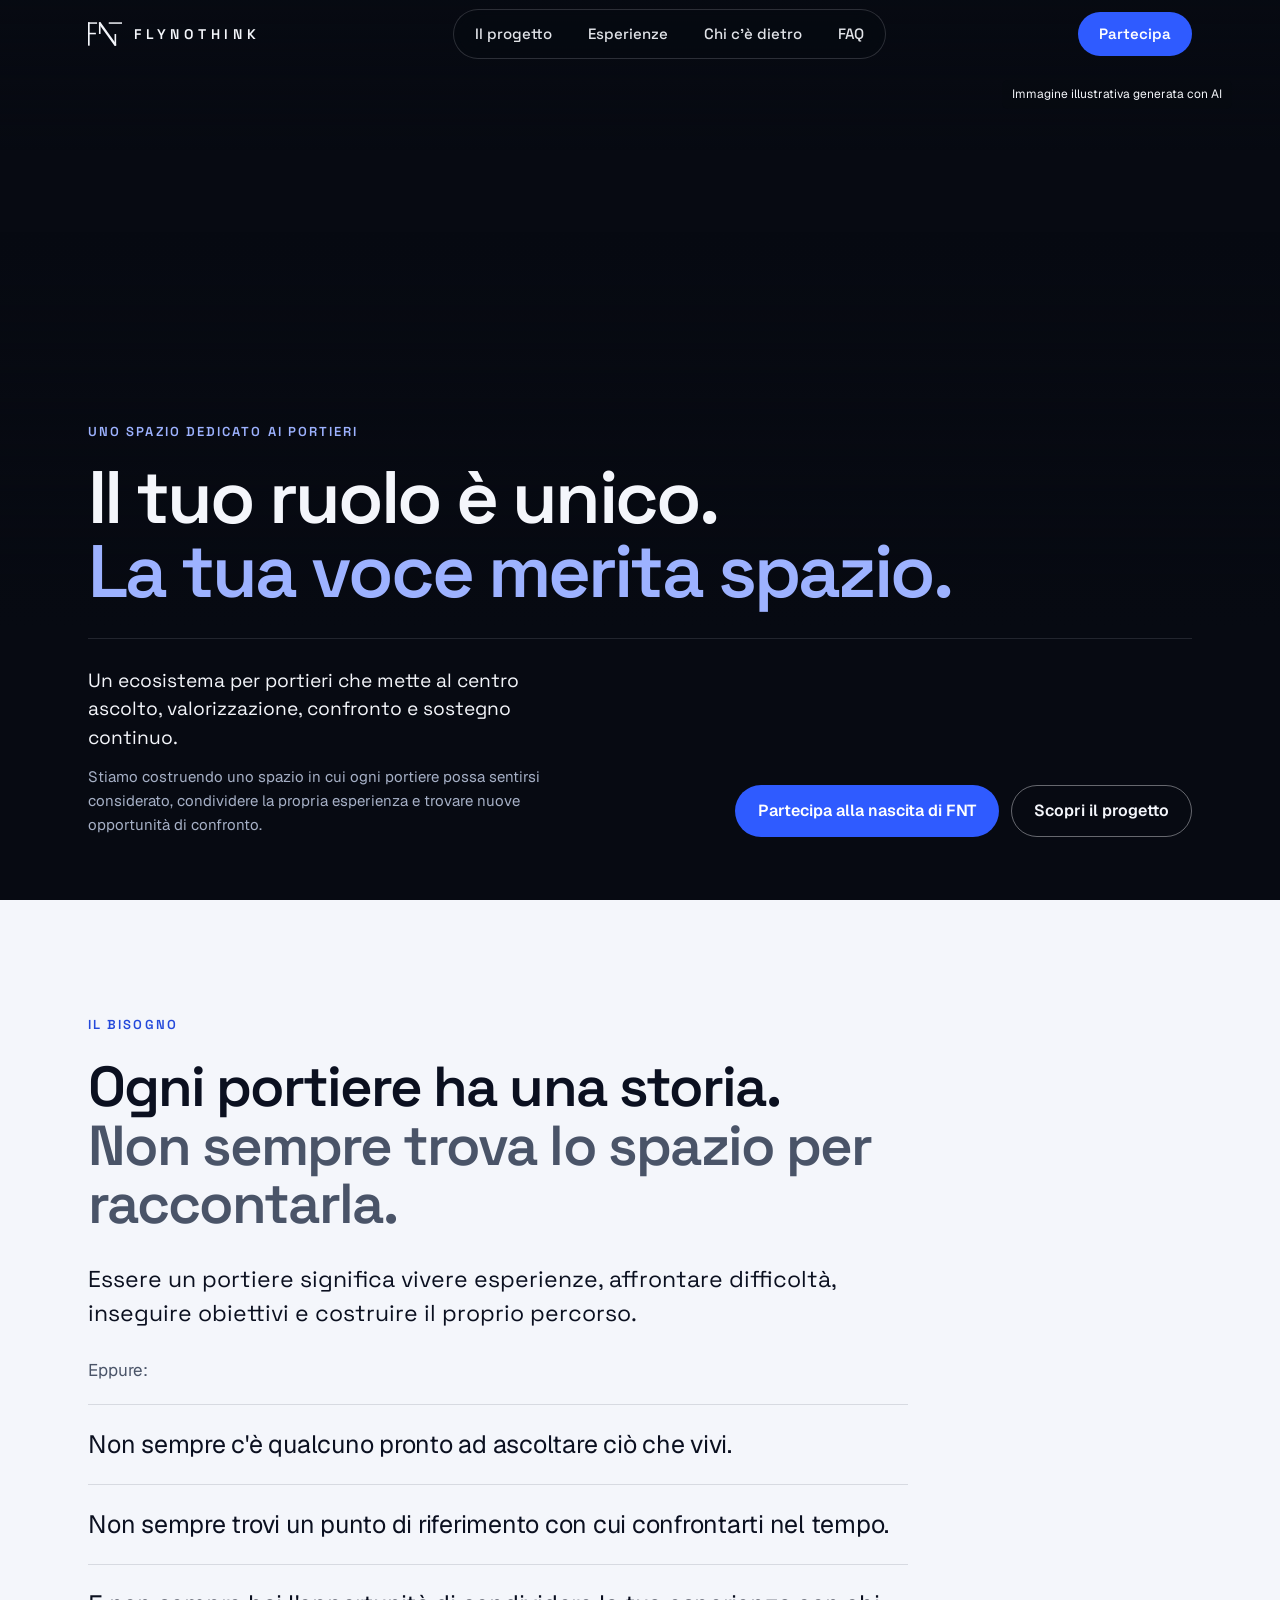
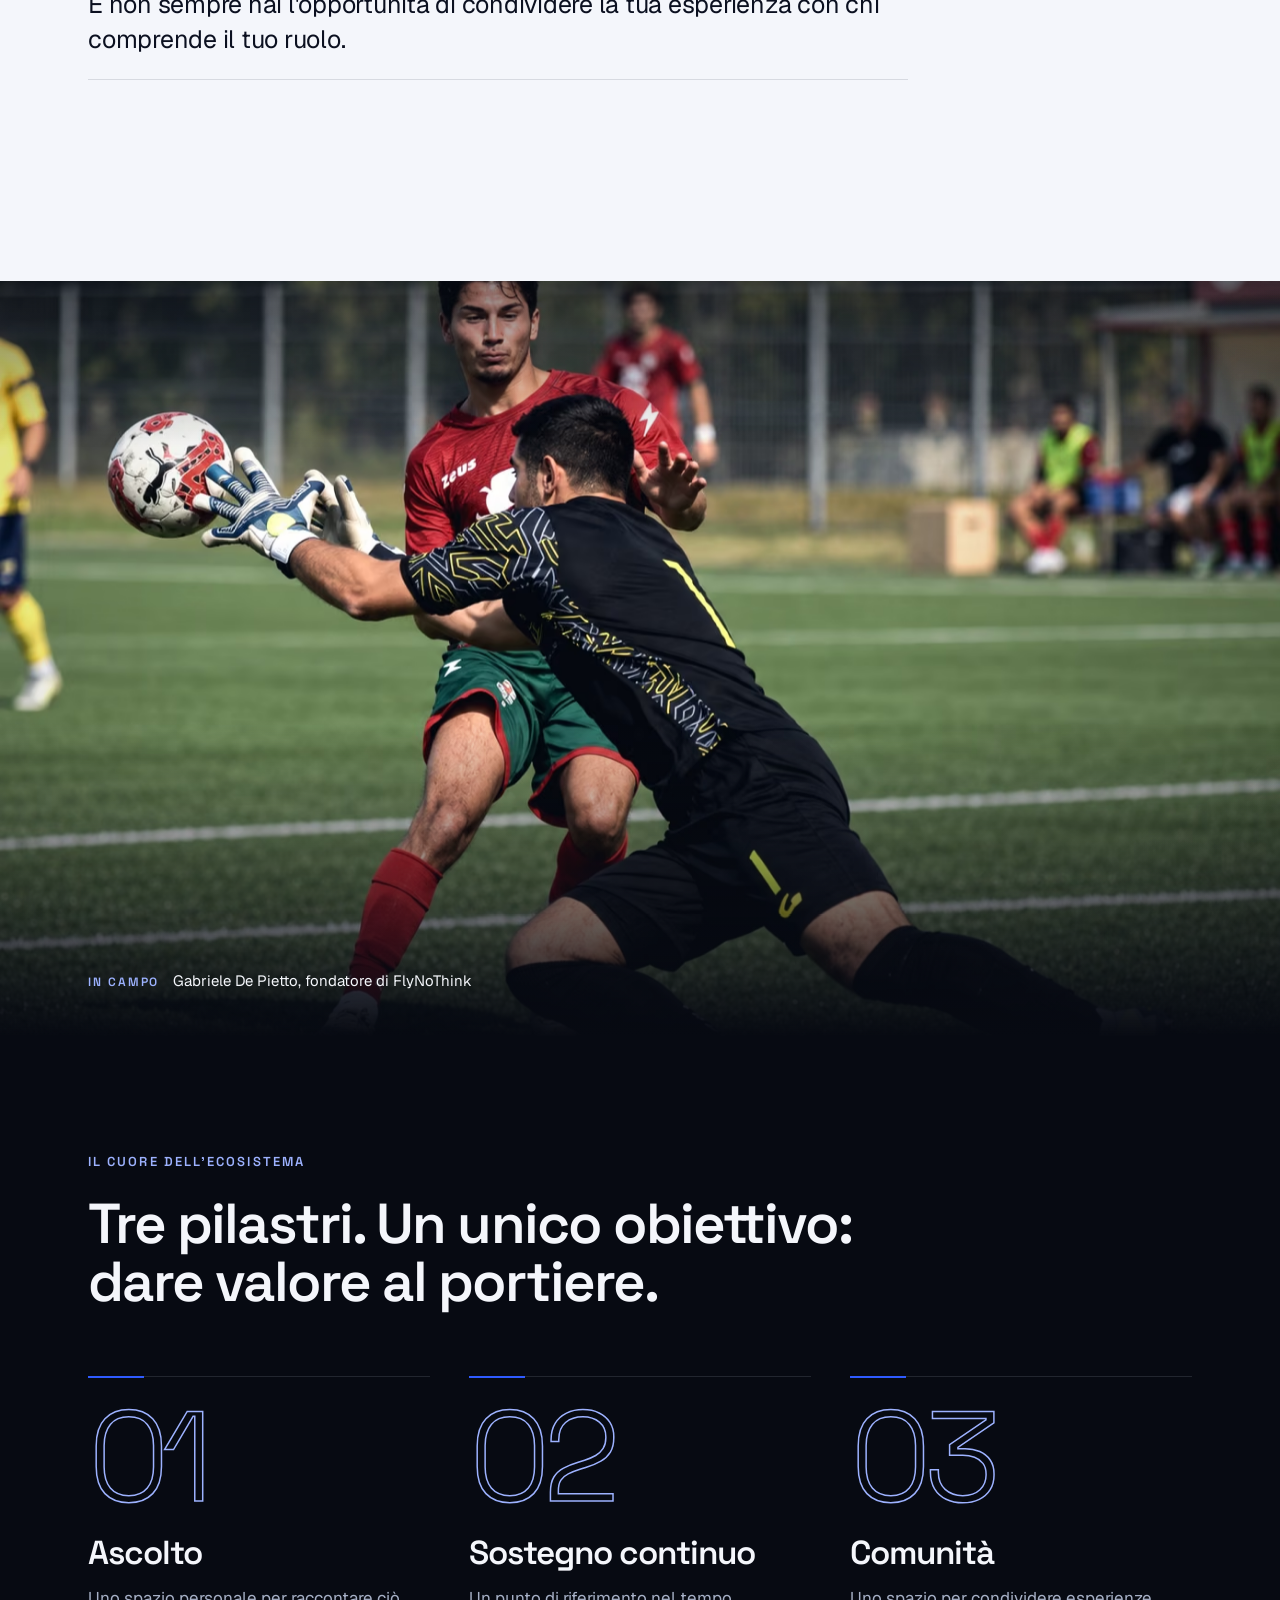
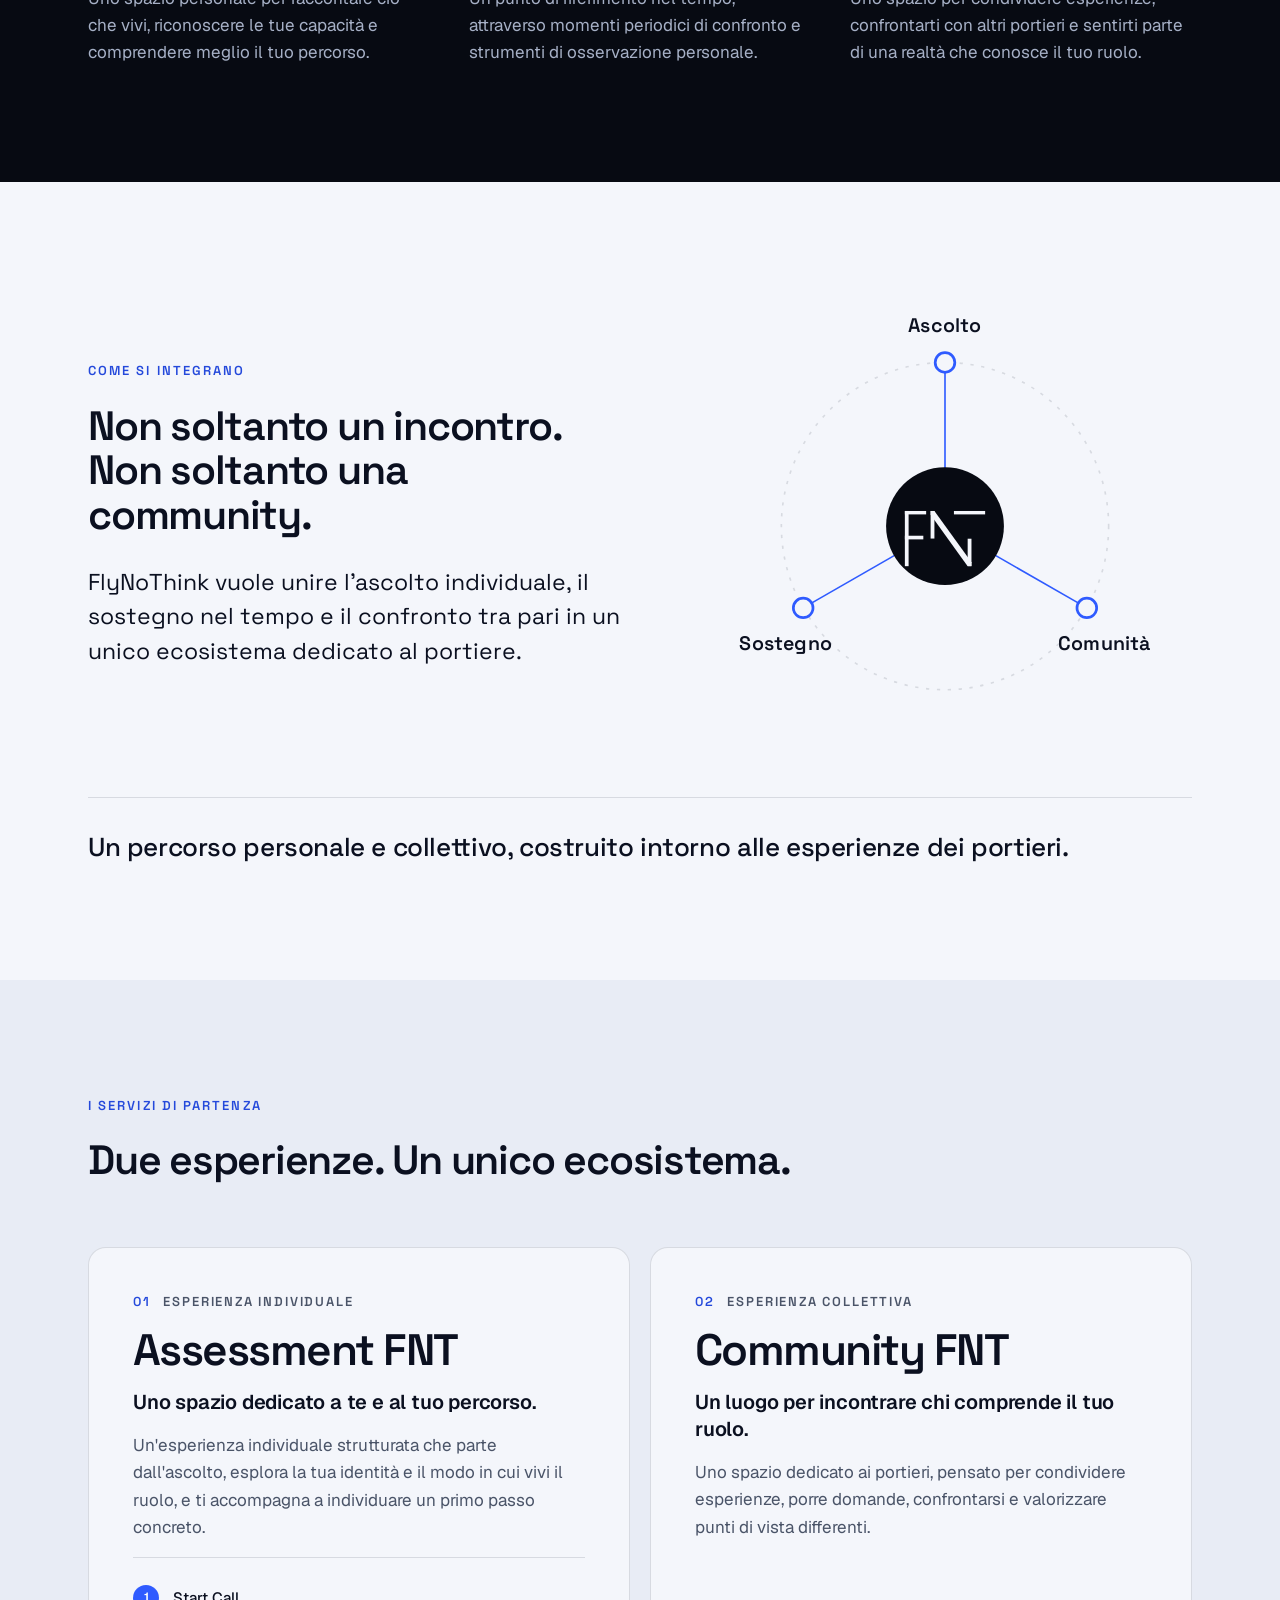
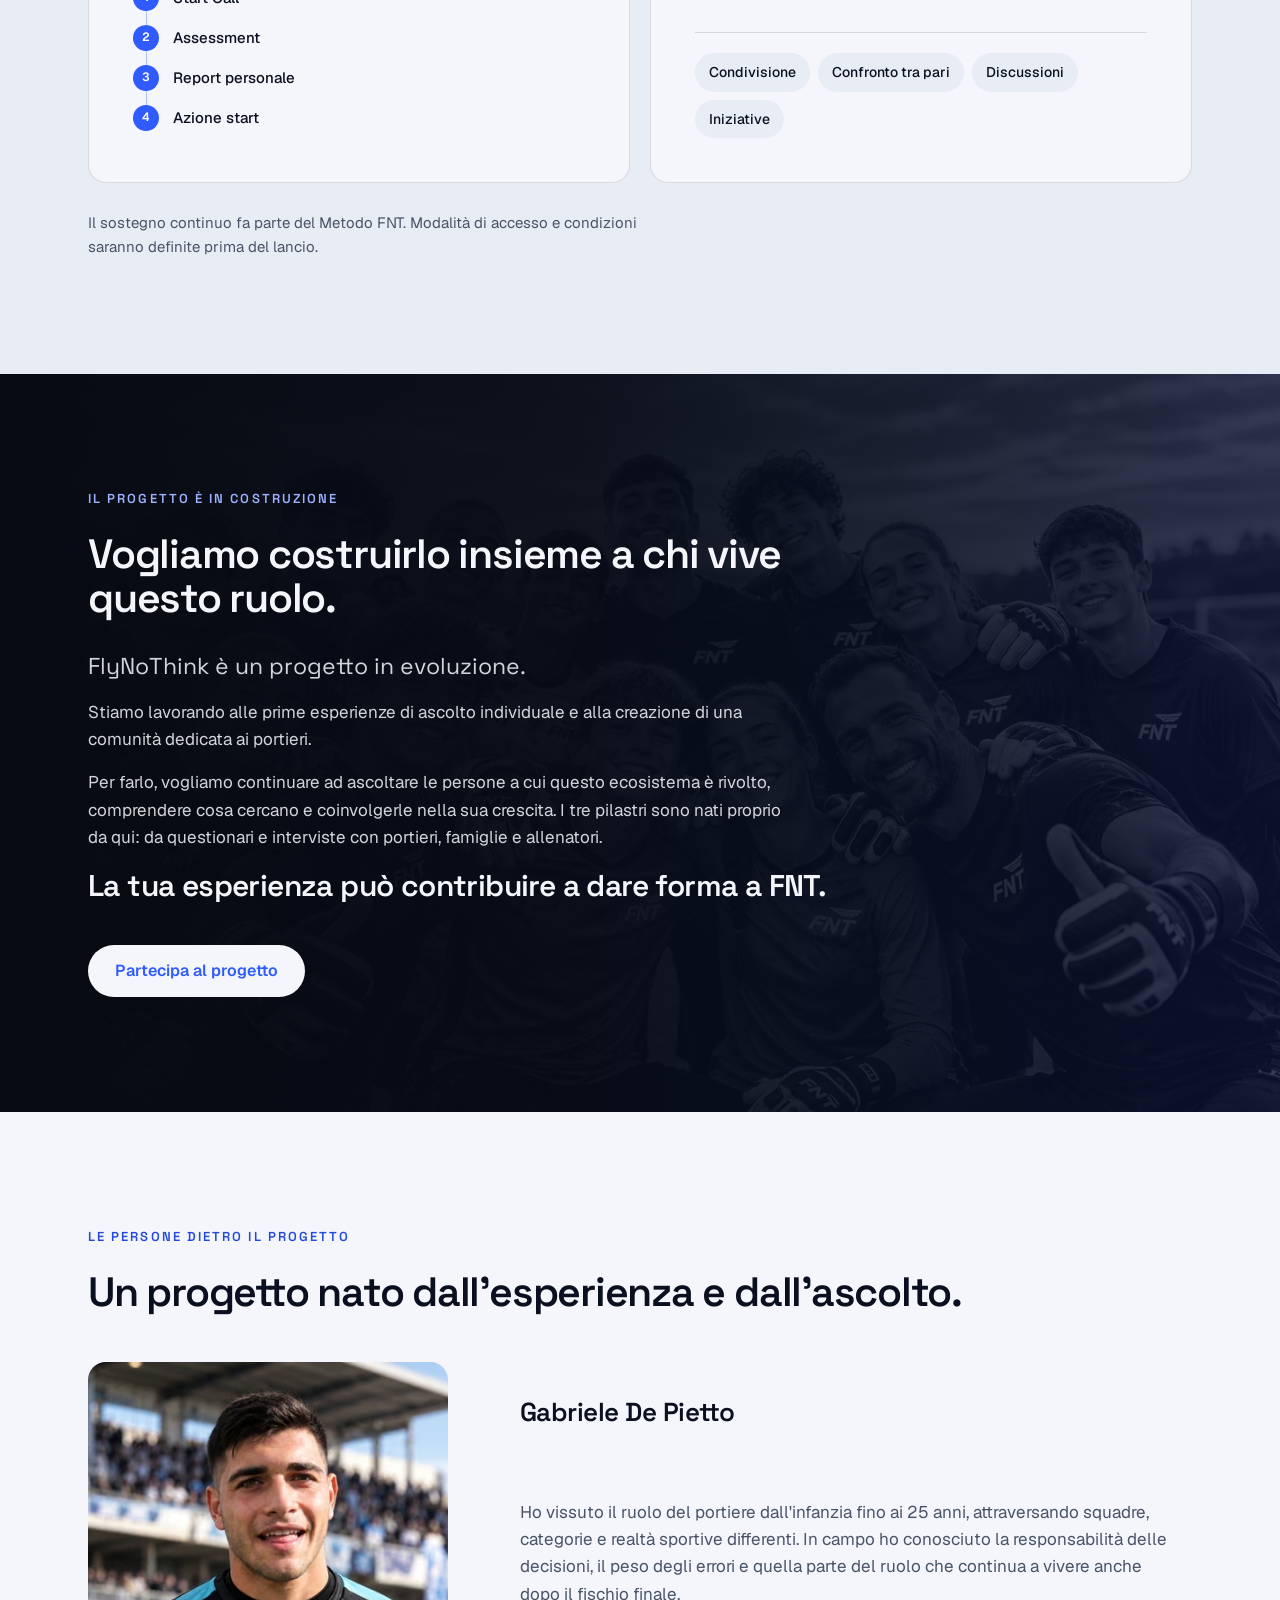
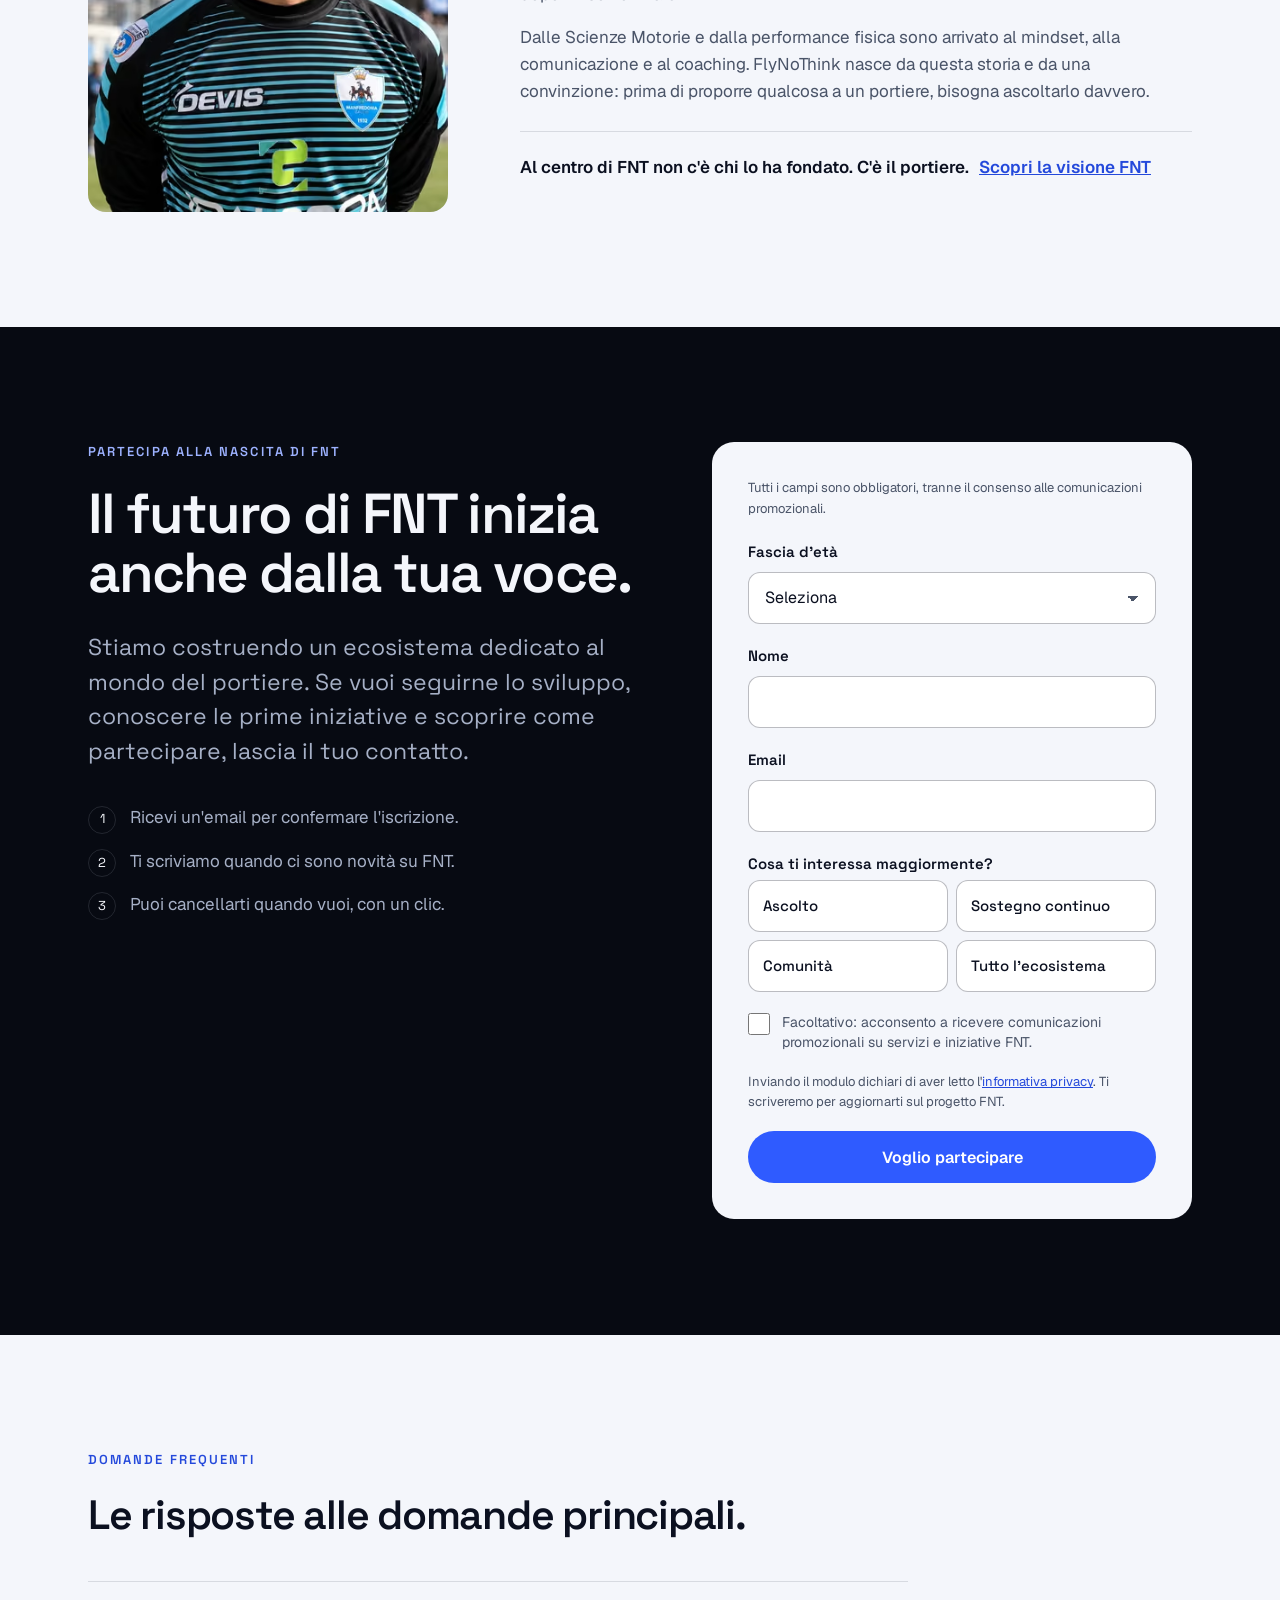
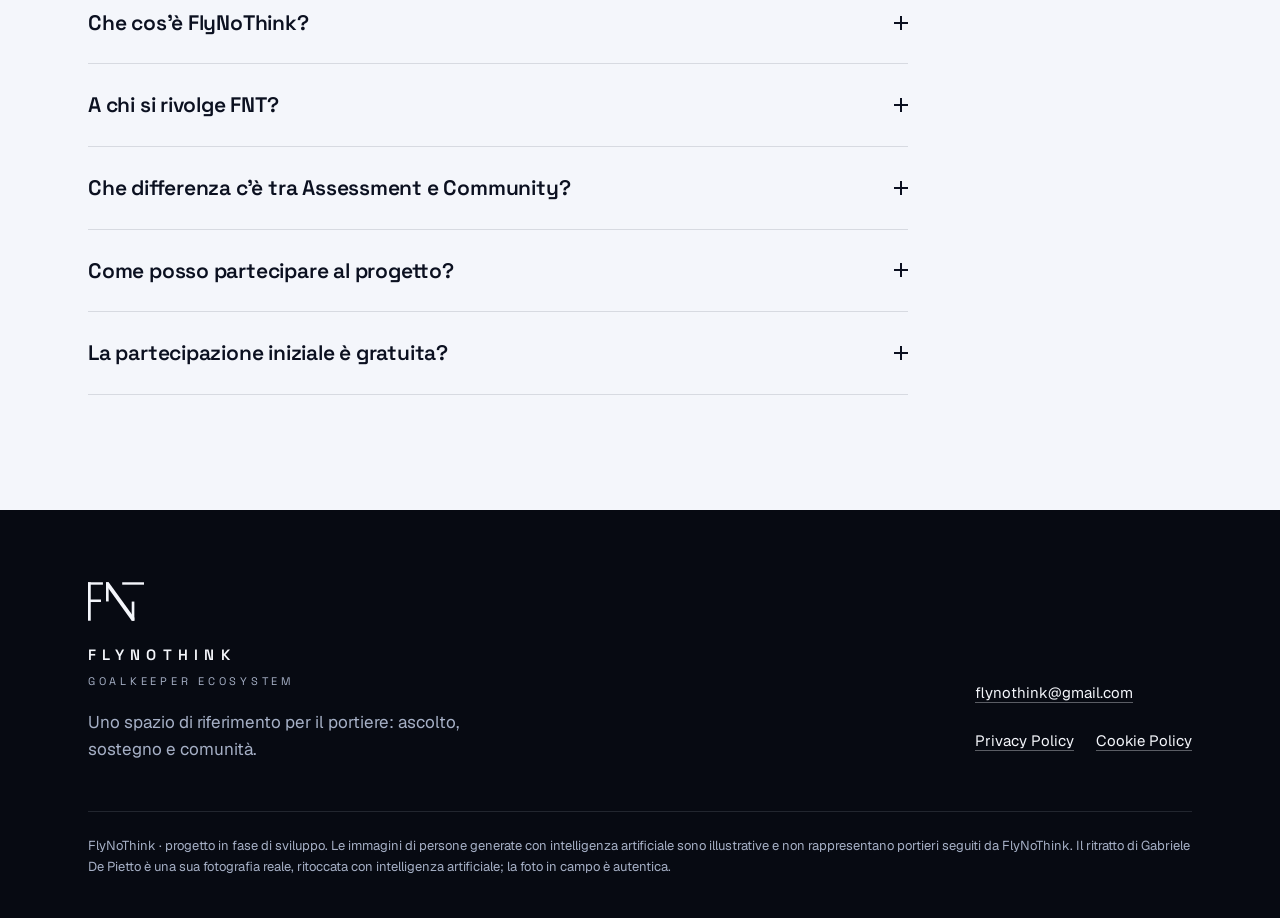
==== commit dcd1bdc1: "FNT 4.0 · foto reale in campo, trattamento cinematografico e controllo animazioni - fascia fotografi" ====
--- a/public/index.html
+++ b/public/index.html
@@ -100,16 +100,16 @@
   </div>
 </section>
 
-<figure class="band">
+<figure class="band" data-parallax>
   <picture>
-    <source media="(max-width: 767px)" type="image/avif" srcset="assets/img/fnt4/portiere-solo-mobile-800.avif">
-    <source media="(max-width: 767px)" type="image/webp" srcset="assets/img/fnt4/portiere-solo-mobile-800.webp">
-    <source media="(max-width: 767px)" srcset="assets/img/fnt4/portiere-solo-mobile-800.jpg">
-    <source type="image/avif" srcset="assets/img/fnt4/portiere-solo-desktop-1440.avif 1440w, assets/img/fnt4/portiere-solo-desktop-1920.avif 1920w, assets/img/fnt4/portiere-solo-desktop-2880.avif 2880w" sizes="100vw">
-    <source type="image/webp" srcset="assets/img/fnt4/portiere-solo-desktop-1440.webp 1440w, assets/img/fnt4/portiere-solo-desktop-1920.webp 1920w" sizes="100vw">
-    <img src="assets/img/fnt4/portiere-solo-desktop-1440.jpg" alt="Un giovane portiere seduto da solo davanti alla porta al tramonto, con i guanti indossati." width="1440" height="810" loading="lazy" decoding="async">
+    <source media="(max-width: 767px)" type="image/avif" srcset="assets/img/fnt4/parata-m-800.avif">
+    <source media="(max-width: 767px)" type="image/webp" srcset="assets/img/fnt4/parata-m-800.webp">
+    <source media="(max-width: 767px)" srcset="assets/img/fnt4/parata-m-800.jpg">
+    <source type="image/avif" srcset="assets/img/fnt4/parata-960.avif 960w, assets/img/fnt4/parata-1391.avif 1391w" sizes="100vw">
+    <source type="image/webp" srcset="assets/img/fnt4/parata-960.webp 960w, assets/img/fnt4/parata-1391.webp 1391w" sizes="100vw">
+    <img src="assets/img/fnt4/parata-1391.jpg" alt="Gabriele De Pietto in tuffo durante una partita: blocca il pallone con entrambe le mani davanti a un attaccante." width="1391" height="1131" loading="lazy" decoding="async">
   </picture>
-  <figcaption class="ai-tag band-tag">Immagine illustrativa generata con AI</figcaption>
+  <figcaption class="band-cap"><span>In campo</span> Gabriele De Pietto, fondatore di FlyNoThink</figcaption>
 </figure>
 
 <!-- 03 · I TRE PILASTRI -->
@@ -371,7 +371,7 @@
     </div>
   </div>
   <div class="wrap foot-small">
-    <p>FlyNoThink · progetto in fase di sviluppo. Le immagini di persone generate con intelligenza artificiale sono illustrative e non rappresentano portieri seguiti da FlyNoThink. Il ritratto di Gabriele De Pietto è una sua fotografia reale, ritoccata con intelligenza artificiale.</p>
+    <p>FlyNoThink · progetto in fase di sviluppo. Le immagini di persone generate con intelligenza artificiale sono illustrative e non rappresentano portieri seguiti da FlyNoThink. Il ritratto di Gabriele De Pietto è una sua fotografia reale, ritoccata con intelligenza artificiale; la foto in campo è autentica.</p>
   </div>
 </footer>
 
--- a/public/assets/css/fnt4.css
+++ b/public/assets/css/fnt4.css
@@ -82,10 +82,10 @@
 
 /* ---------- 01 hero: foto in alto come sfondo, sfuma nel fondo; il testo sta tutto sul fondo pieno ---------- */
 .hero{position:relative;min-height:100svh;display:flex;flex-direction:column;justify-content:flex-end;background:var(--ink);color:var(--on-ink);overflow:hidden;isolation:isolate}
-.hero-photo{position:absolute;left:0;right:0;top:0;height:72%;z-index:-2;display:block}
+.hero-photo{position:absolute;left:0;right:0;top:0;height:70%;z-index:-2;display:block;overflow:hidden}
 .hero-photo img{width:100%;height:100%;object-fit:cover;object-position:50% 8%;filter:saturate(.92) brightness(.9)}
 /* dissolvenza «a curva» sulla metà bassa della foto: nessuna linea tra foto e fondo */
-.hero-photo::after{content:"";position:absolute;left:0;right:0;bottom:0;height:55%;background:linear-gradient(180deg,rgba(7,10,18,0) 0.0%,rgba(7,10,18,0.013) 6.7%,rgba(7,10,18,0.049) 13.3%,rgba(7,10,18,0.104) 20.0%,rgba(7,10,18,0.175) 26.7%,rgba(7,10,18,0.259) 33.3%,rgba(7,10,18,0.352) 40.0%,rgba(7,10,18,0.45) 46.7%,rgba(7,10,18,0.55) 53.3%,rgba(7,10,18,0.648) 60.0%,rgba(7,10,18,0.741) 66.7%,rgba(7,10,18,0.825) 73.3%,rgba(7,10,18,0.896) 80.0%,rgba(7,10,18,0.951) 86.7%,rgba(7,10,18,0.987) 93.3%,rgba(7,10,18,1) 100.0%)}
+.hero-photo::after{content:"";position:absolute;left:0;right:0;bottom:0;height:64%;background:linear-gradient(180deg,rgba(7,10,18,0) 0.0%,rgba(7,10,18,0.013) 6.7%,rgba(7,10,18,0.049) 13.3%,rgba(7,10,18,0.104) 20.0%,rgba(7,10,18,0.175) 26.7%,rgba(7,10,18,0.259) 33.3%,rgba(7,10,18,0.352) 40.0%,rgba(7,10,18,0.45) 46.7%,rgba(7,10,18,0.55) 53.3%,rgba(7,10,18,0.648) 60.0%,rgba(7,10,18,0.741) 66.7%,rgba(7,10,18,0.825) 73.3%,rgba(7,10,18,0.896) 80.0%,rgba(7,10,18,0.951) 86.7%,rgba(7,10,18,0.987) 93.3%,rgba(7,10,18,1) 100.0%)}
 .hero::after{content:"";position:absolute;inset:0 0 auto 0;height:150px;z-index:-1;background:linear-gradient(180deg,rgba(7,10,18,.6),rgba(7,10,18,0))}
 .ai-tag{position:absolute;right:var(--gutter);top:80px;z-index:2;font-size:12px;color:var(--on-ink);background:rgba(7,10,18,.6);padding:5px 10px;border-radius:6px}
 .hero-in{position:relative;padding-top:120px;padding-bottom:clamp(40px,7vh,80px)}
@@ -130,11 +130,17 @@
 .sec-nasce p:not(.eyebrow):not(.statement){color:rgba(244,246,251,.86)}
 .sec-nasce .lead{color:var(--on-ink)}
 .sec-nasce p+p{margin-top:16px}
-/* fascia fotografica a tutta larghezza */
-.band{position:relative;margin:0;height:clamp(320px,62vh,640px);background:var(--ink);overflow:hidden}
-.band img{width:100%;height:100%;object-fit:cover;object-position:62% 35%}
-.band::after{content:"";position:absolute;inset:0;background:linear-gradient(180deg,rgba(244,246,251,0) 70%,rgba(7,10,18,.55) 100%)}
-.band-tag{top:auto;bottom:16px;z-index:2}
+/* fascia fotografica a tutta larghezza: alta, scura ai bordi, con leggero parallasse */
+.band{position:relative;margin:0;height:clamp(420px,84vh,860px);background:var(--ink);overflow:hidden;isolation:isolate}
+.band picture{position:absolute;inset:-9% 0;display:block}
+.band img{width:100%;height:100%;object-fit:cover;object-position:40% 12%;will-change:transform}
+.band::before{content:"";position:absolute;inset:0;z-index:1;pointer-events:none;background:
+  linear-gradient(180deg,rgba(7,10,18,.45) 0%,rgba(7,10,18,0) 22%),
+  linear-gradient(0deg,var(--ink) 0%,rgba(7,10,18,.55) 18%,rgba(7,10,18,0) 42%),
+  radial-gradient(120% 90% at 40% 40%,rgba(7,10,18,0) 55%,rgba(7,10,18,.55) 100%)}
+.band-cap{position:absolute;z-index:2;left:max(var(--gutter),calc((100% - var(--wrap))/2 + var(--gutter)));bottom:clamp(22px,4vw,44px);color:var(--on-ink);font-size:15px;display:flex;gap:14px;align-items:baseline}
+.band-cap span{font-family:"Space Grotesk",sans-serif;font-size:12px;font-weight:600;letter-spacing:.16em;text-transform:uppercase;color:var(--blue-soft)}
+@media (max-width:767px){.band{height:64svh;min-height:420px}.band img{object-position:14% 20%}.band-cap{flex-direction:column;gap:4px;right:var(--gutter)}}
 .sec-head{max-width:820px;margin-bottom:clamp(36px,5vw,64px)}
 
 /* 02 */
@@ -187,7 +193,7 @@
 .who-photo{margin:0;border-radius:var(--radius);overflow:hidden;max-width:360px;background:var(--mist)}
 .who-photo img{width:100%;height:auto;aspect-ratio:4/5;object-fit:cover}
 .who-name{font-size:26px;font-weight:600;letter-spacing:-.02em}
-.who-role{color:var(--text);font-weight:500;margin:6px 0 22px;opacity:.78}
+.who-role{color:#2B3346;font-weight:500;margin:6px 0 22px}
 .who-text p+p{margin-top:16px}
 .who-text p:not(.who-name):not(.who-role):not(.who-vision){color:var(--muted);max-width:60ch}
 .who-vision{font-weight:600;padding-top:22px;border-top:1px solid var(--line);margin-top:26px!important}
@@ -254,7 +260,18 @@
 .foot-small p{padding-top:24px;border-top:1px solid var(--ink-line)}
 .foot-small p{font-size:13px;color:var(--on-ink-muted)}
 
-/* ---------- movimento (solo con JS e senza «riduci movimento») ---------- */
+/* ---------- movimento (solo senza «riduci movimento») ---------- */
+@media (prefers-reduced-motion:no-preference){
+  /* hero: la foto entra con un lento avvicinamento, il testo sale in sequenza (solo CSS: senza JS resta tutto visibile) */
+  .hero-photo img{animation:heroZoom 2.4s cubic-bezier(.16,.84,.3,1) both}
+  .hero-eyebrow,.hero-title,.hero-side{animation:heroUp .9s cubic-bezier(.2,.7,.2,1) both}
+  .hero-title{animation-delay:.12s}
+  .hero-side{animation-delay:.28s}
+  .ai-tag{animation:fadeIn .6s .9s both}
+  @keyframes heroZoom{from{transform:scale(1.08)}to{transform:none}}
+  @keyframes heroUp{from{opacity:0;transform:translateY(24px)}to{opacity:1;transform:none}}
+  @keyframes fadeIn{from{opacity:0}to{opacity:1}}
+}
 .js-motion .rv.pre{opacity:0;transform:translateY(22px)}
 .js-motion .rv{transition:opacity .8s var(--ease),transform .8s var(--ease)}
 @media (prefers-reduced-motion:reduce){.js-motion .rv.pre{opacity:1;transform:none}}
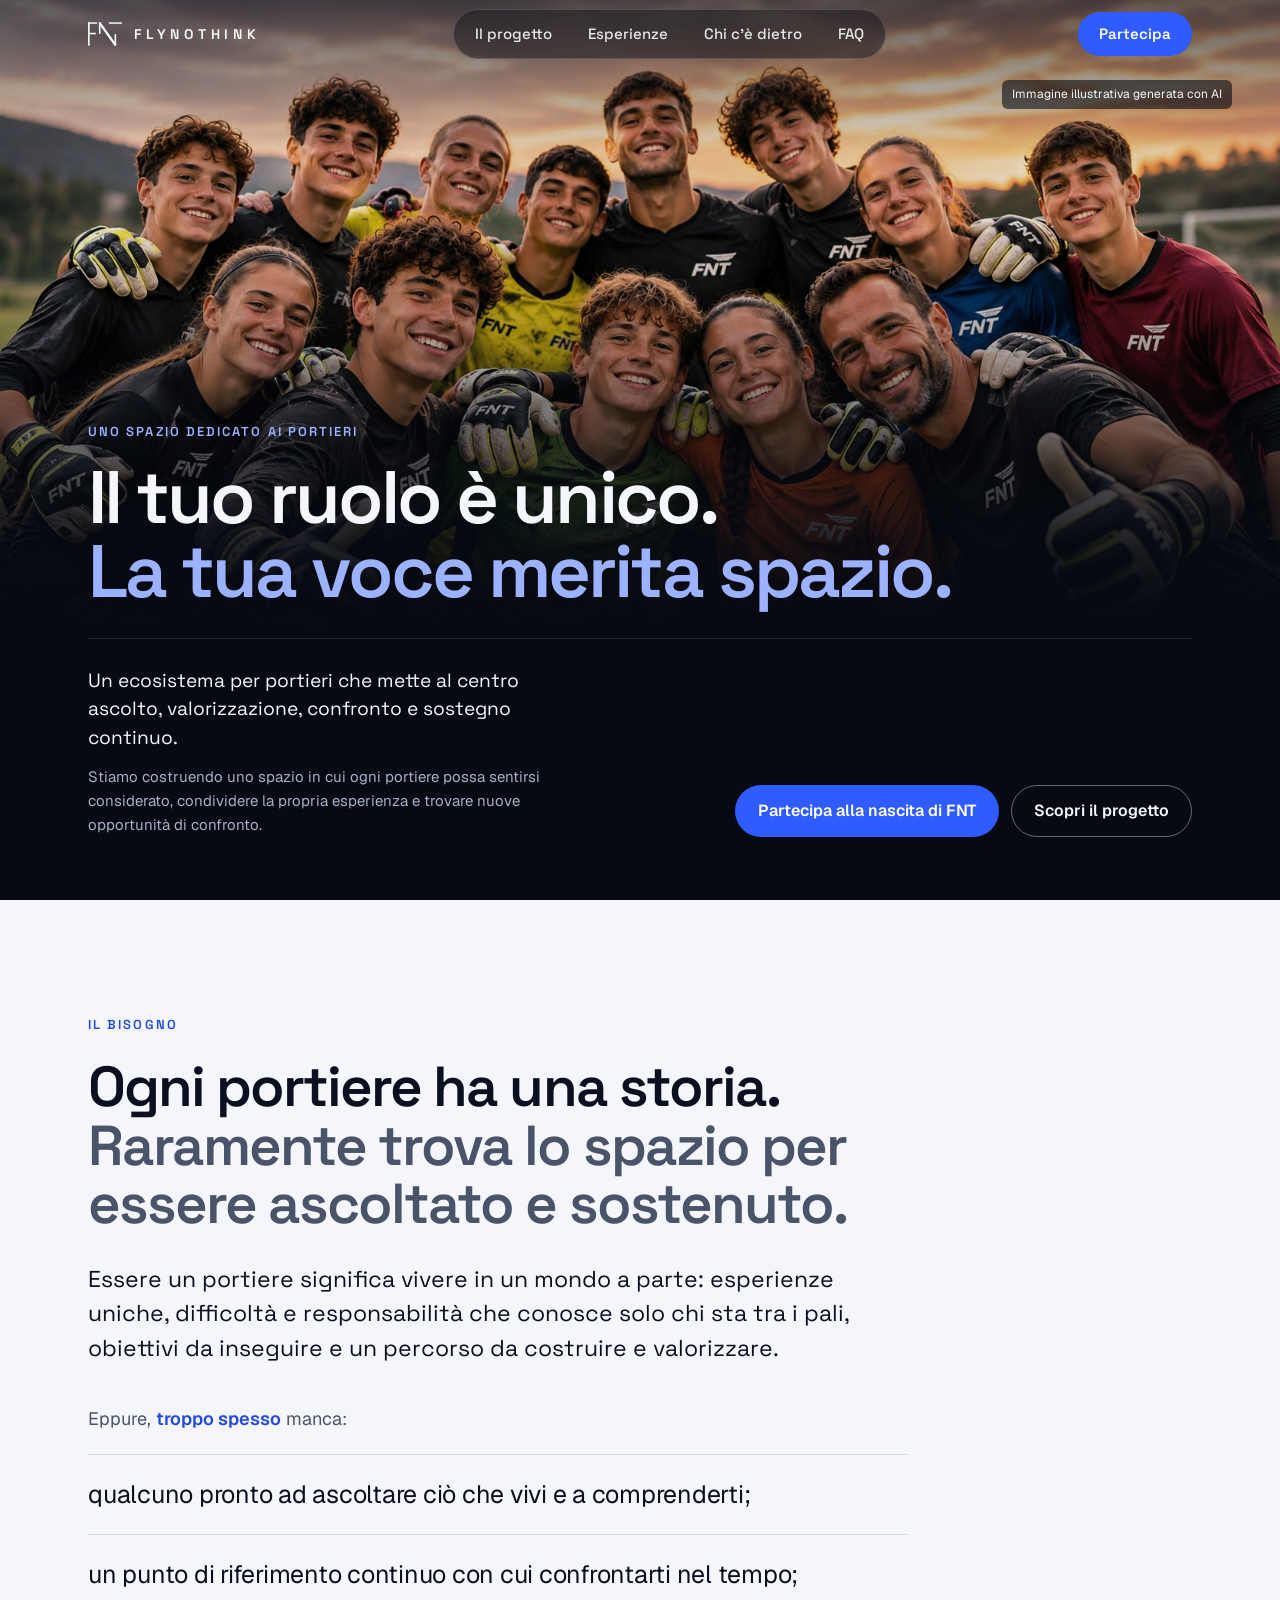
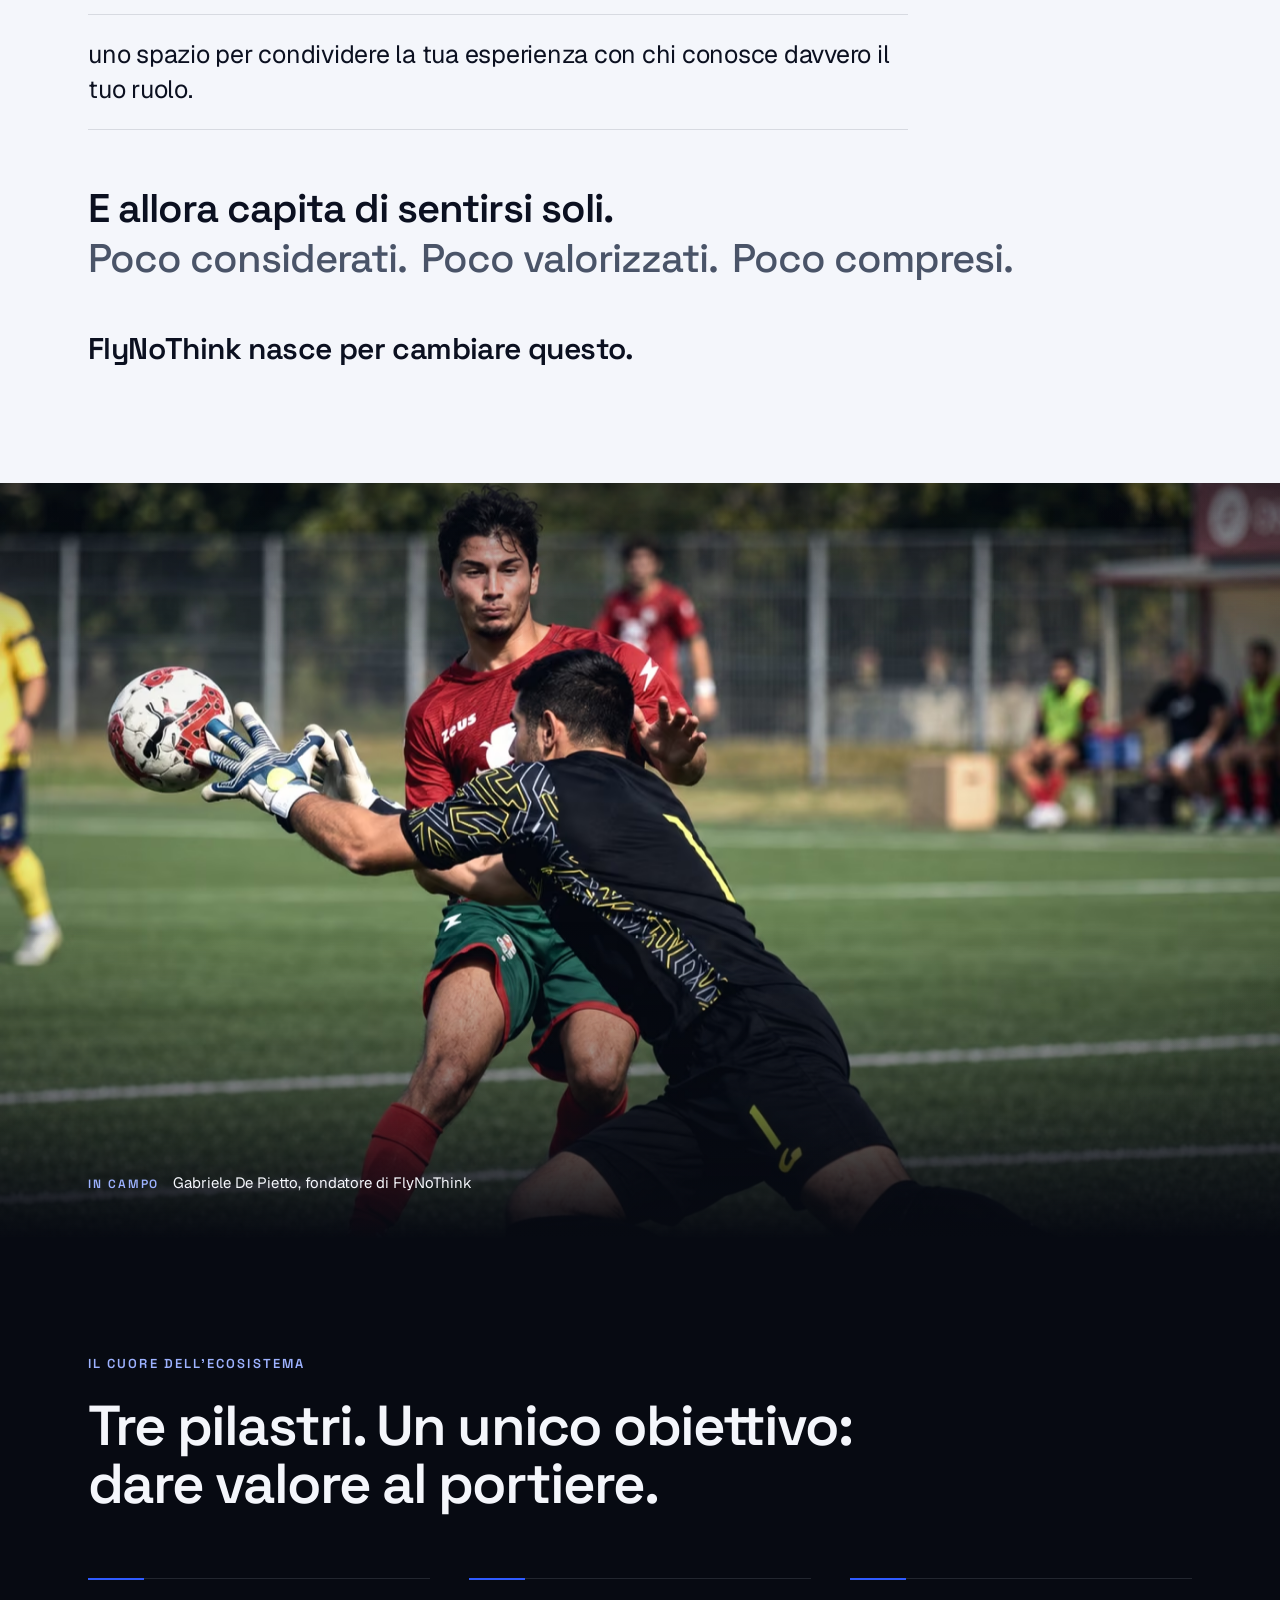
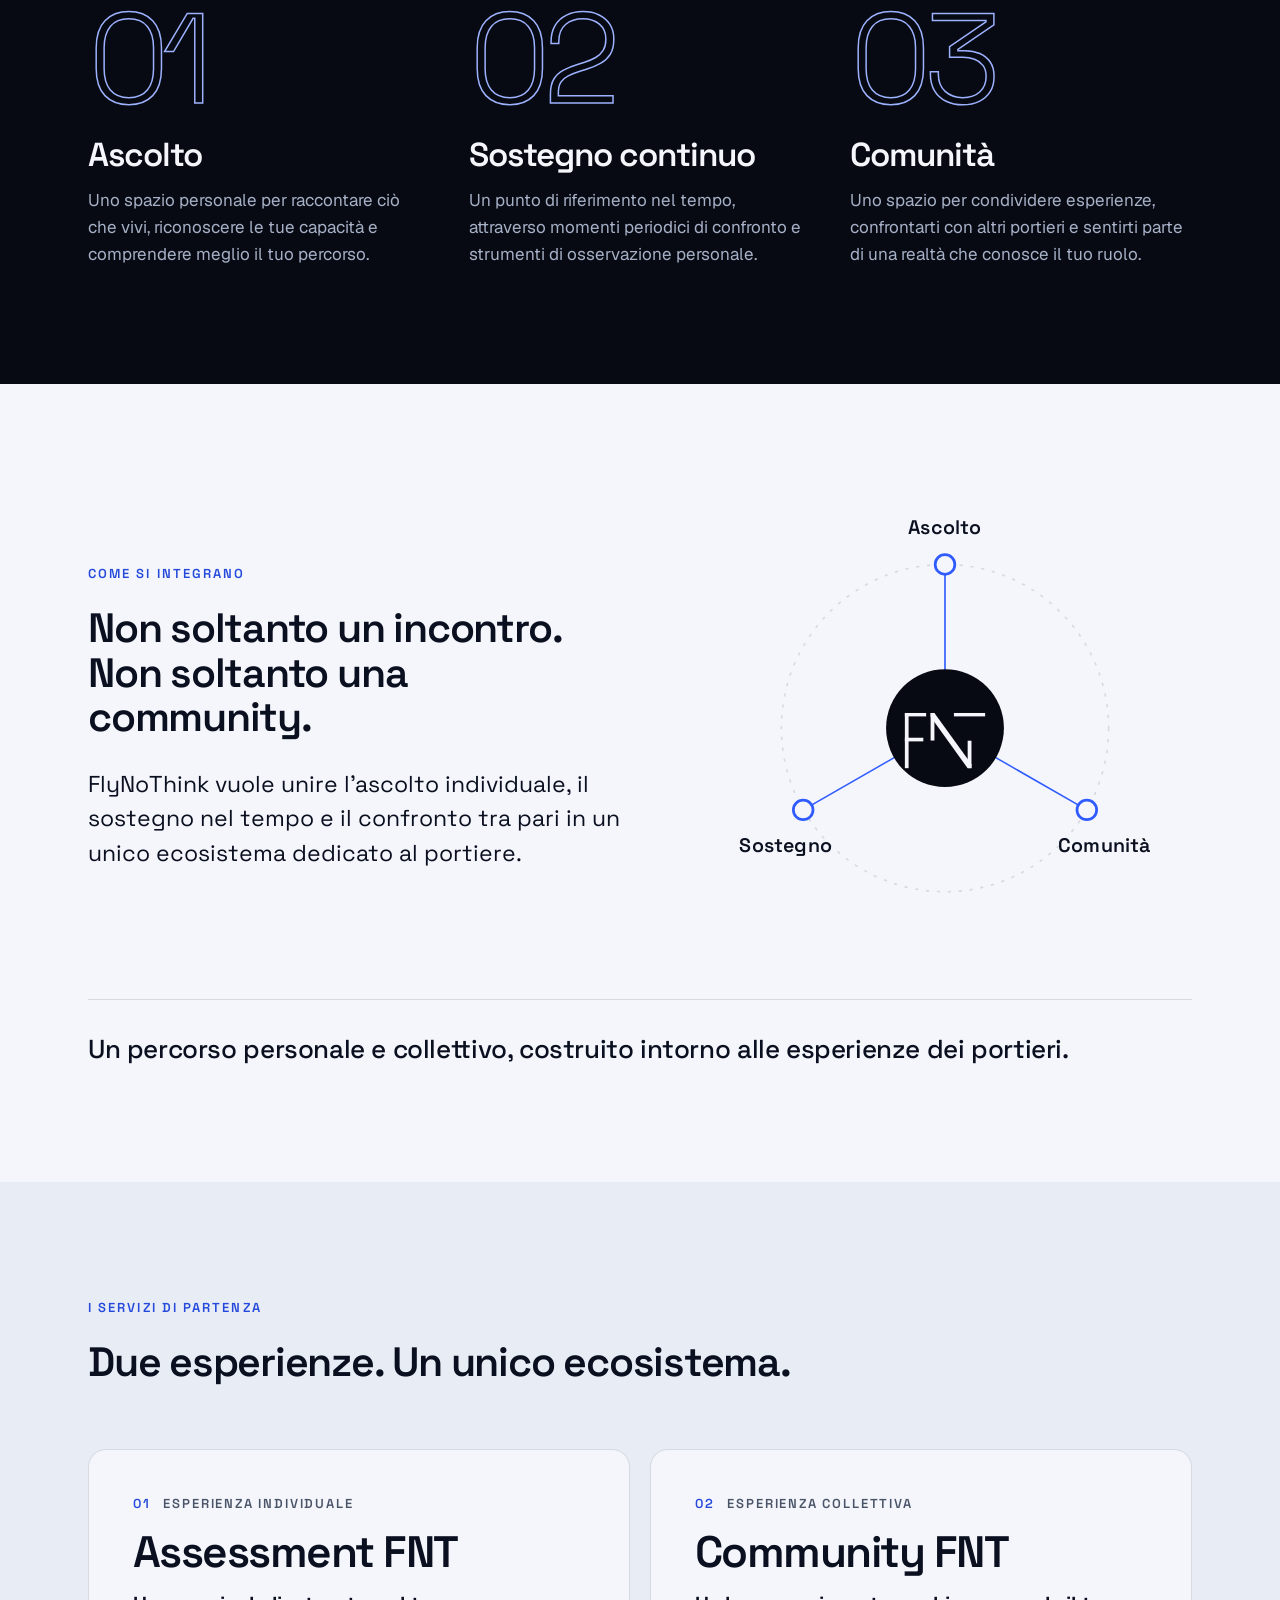
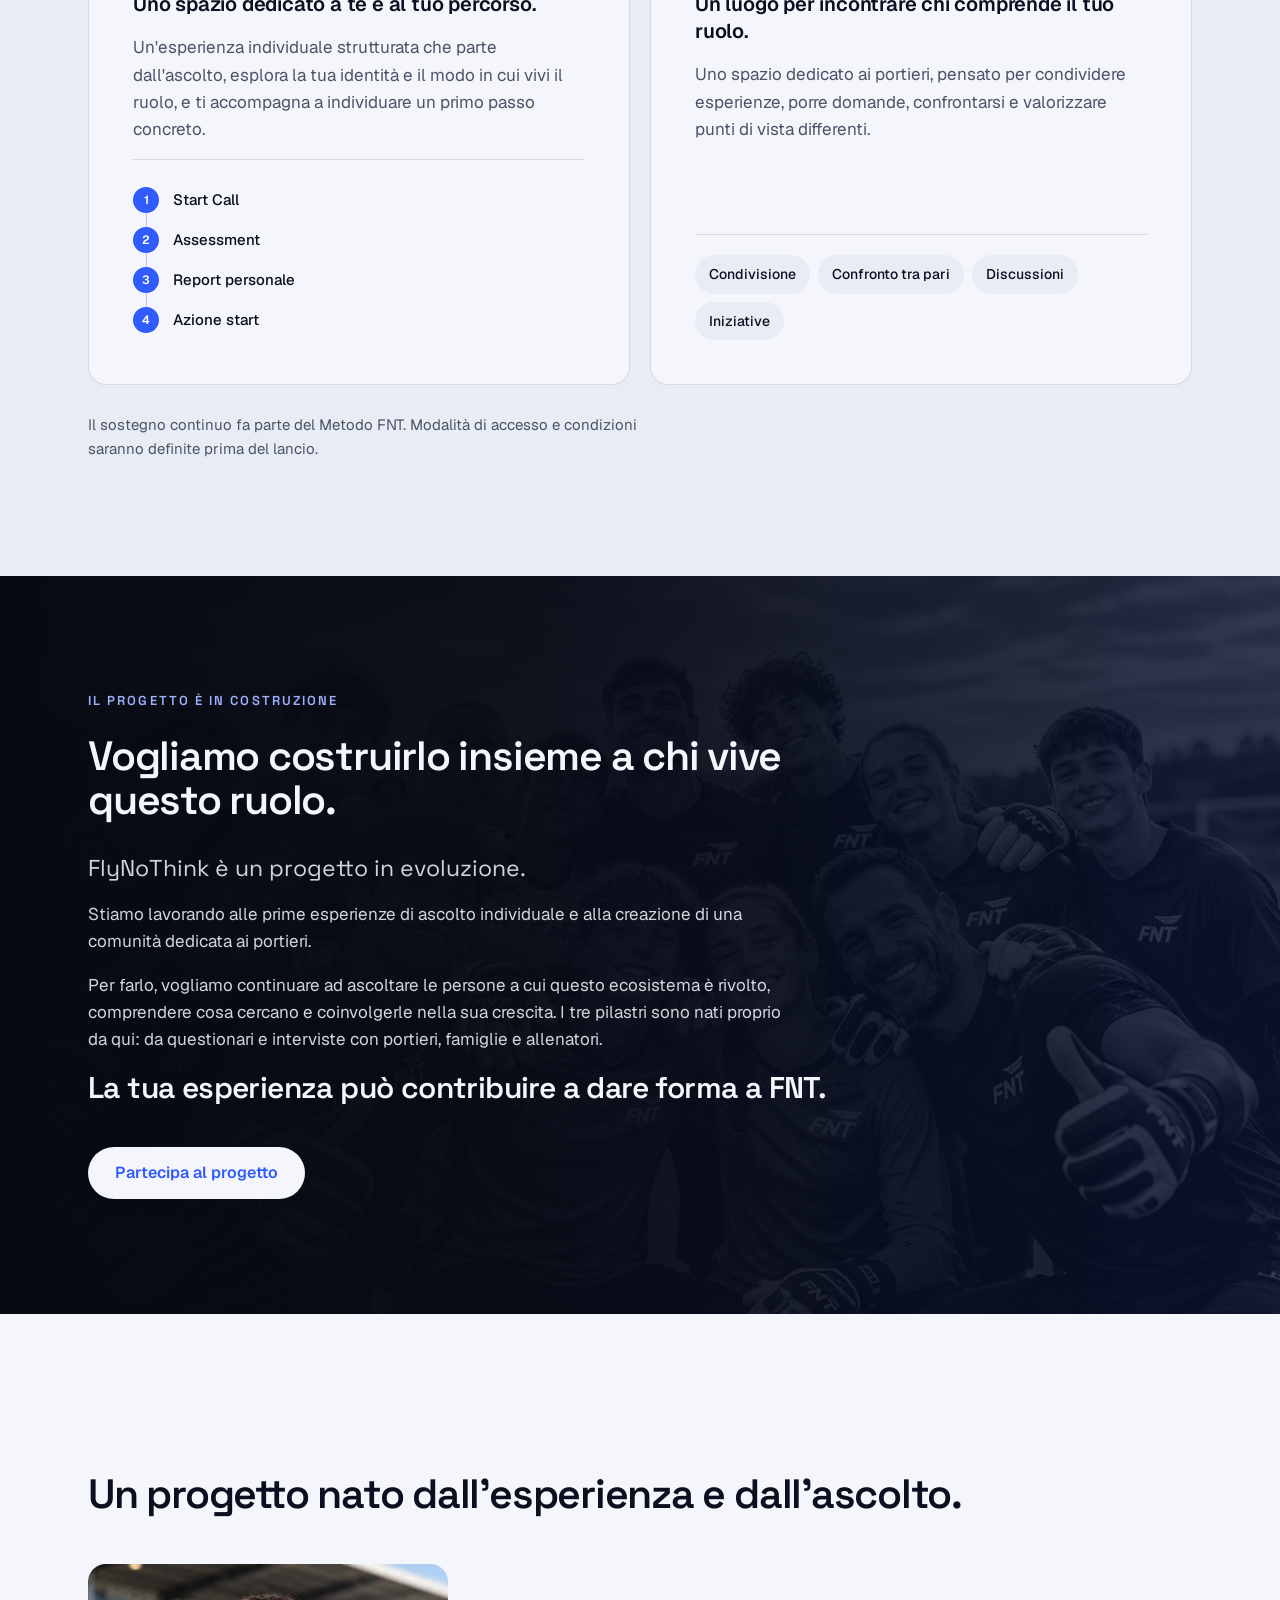
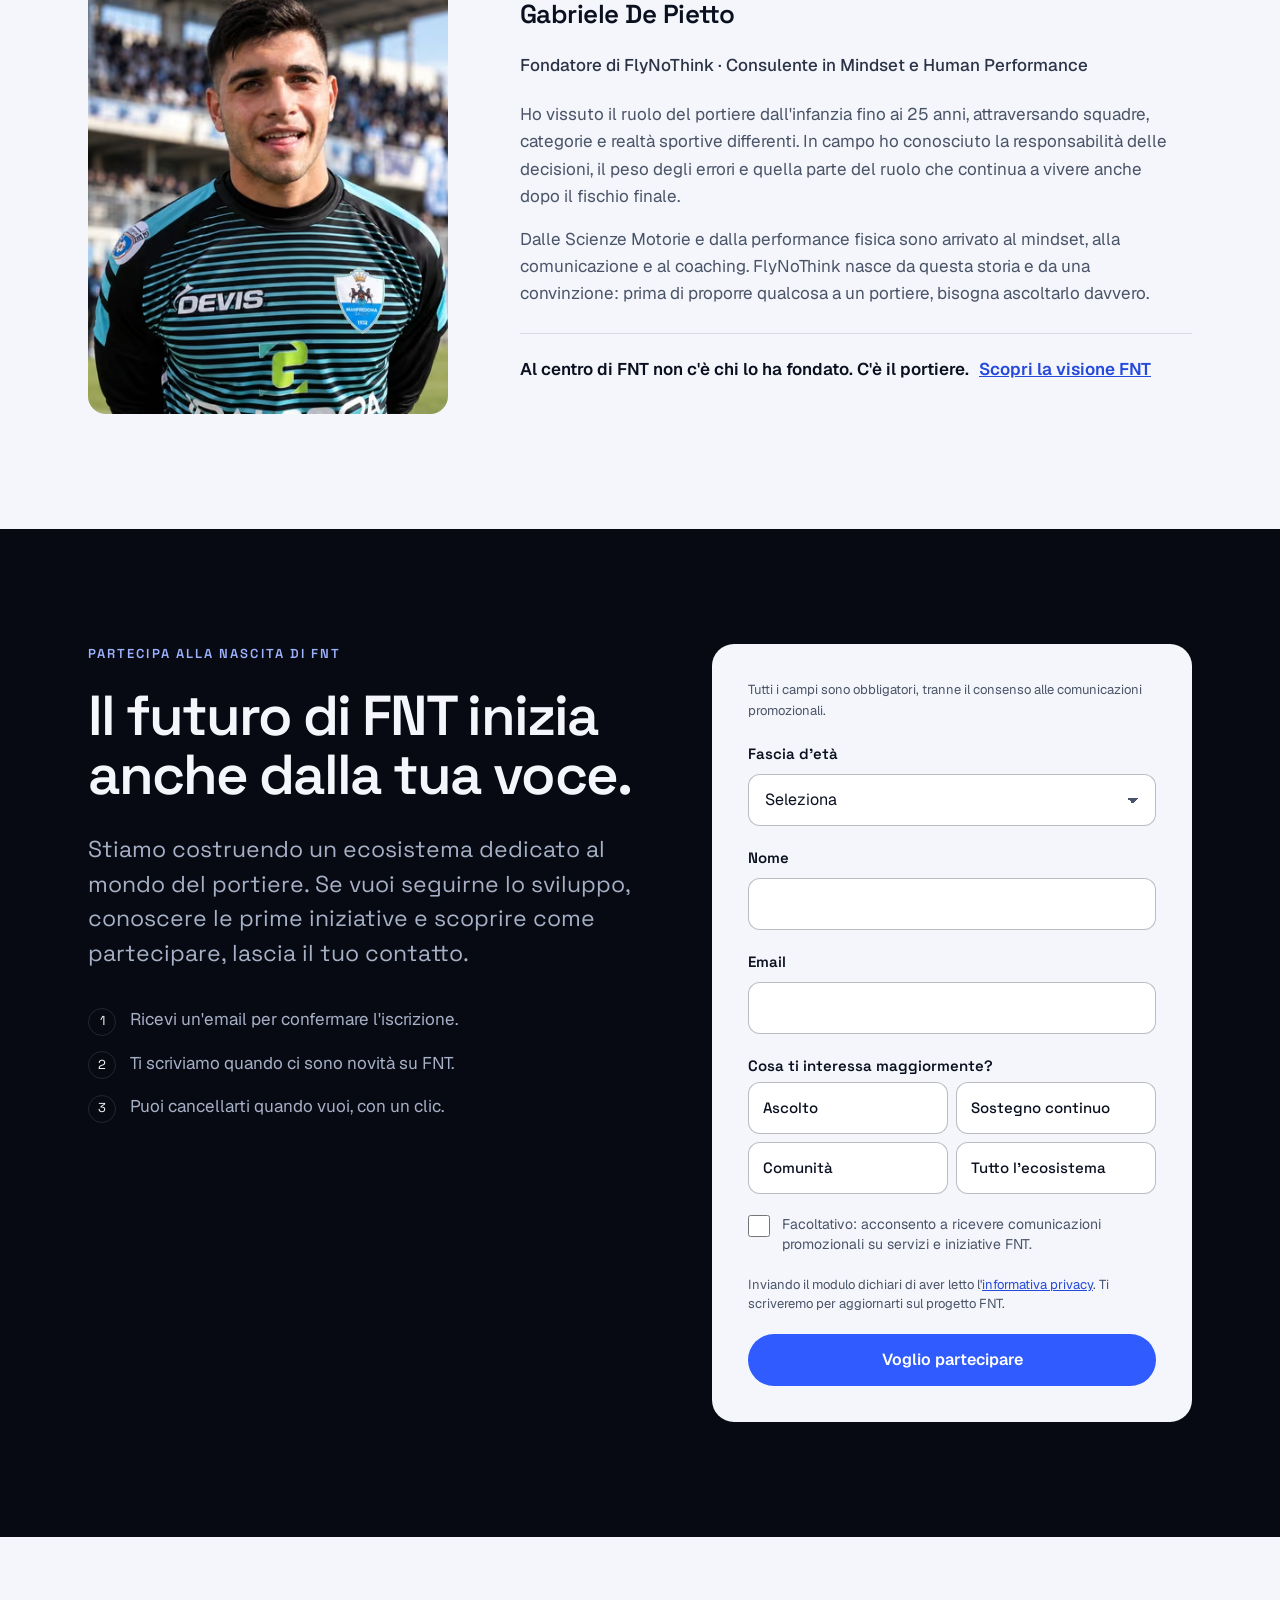
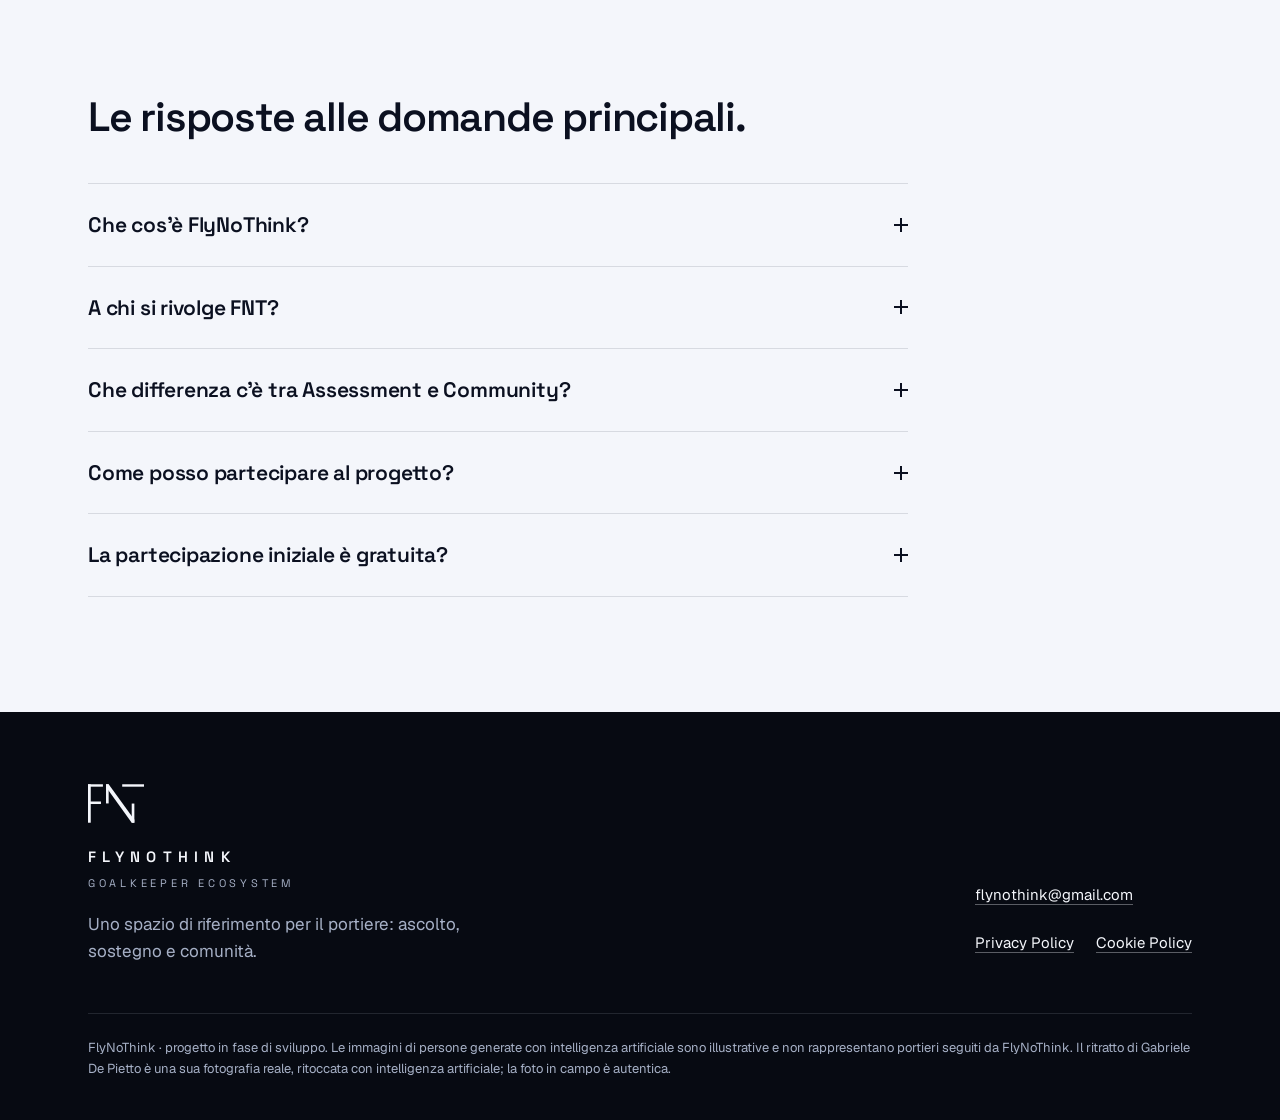
==== commit 79f8cde4: "FNT 4.0 · nuovo testo per «Il bisogno» Co-Authored-By: Claude Opus 5.5 <noreply@anthropic.com> Claud" ====
--- a/public/index.html
+++ b/public/index.html
@@ -88,15 +88,16 @@
 <section class="sec sec-paper" id="progetto" data-theme="light" aria-labelledby="bisogno-title">
   <div class="wrap narrow">
     <p class="eyebrow rv">Il bisogno</p>
-    <h2 id="bisogno-title" class="h-xl rv">Ogni portiere ha una storia. <span class="soft">Non sempre trova lo spazio per raccontarla.</span></h2>
-    <p class="lead rv">Essere un portiere significa vivere esperienze, affrontare difficoltà, inseguire obiettivi e costruire il proprio percorso.</p>
-    <p class="body-dim rv">Eppure:</p>
+    <h2 id="bisogno-title" class="h-xl rv">Ogni portiere ha una storia. <span class="soft">Raramente trova lo spazio per essere ascoltato e sostenuto.</span></h2>
+    <p class="lead rv">Essere un portiere significa vivere in un mondo a parte: esperienze uniche, difficoltà e responsabilità che conosce solo chi sta tra i pali, obiettivi da inseguire e un percorso da costruire e valorizzare.</p>
+    <p class="manca rv">Eppure, <strong>troppo spesso</strong> manca:</p>
     <ul class="nonsempre">
-      <li class="rv">Non sempre c'è qualcuno pronto ad ascoltare ciò che vivi.</li>
-      <li class="rv">Non sempre trovi un punto di riferimento con cui confrontarti nel tempo.</li>
-      <li class="rv">E non sempre hai l'opportunità di condividere la tua esperienza con chi comprende il tuo ruolo.</li>
+      <li class="rv">qualcuno pronto ad ascoltare ciò che vivi e a comprenderti;</li>
+      <li class="rv">un punto di riferimento continuo con cui confrontarti nel tempo;</li>
+      <li class="rv">uno spazio per condividere la tua esperienza con chi conosce davvero il tuo ruolo.</li>
     </ul>
-    <p class="statement rv">FlyNoThink nasce per rispondere a questi bisogni.</p>
+    <p class="soli rv"><strong>E allora capita di sentirsi soli.</strong> <span>Poco considerati.</span> <span>Poco valorizzati.</span> <span>Poco compresi.</span></p>
+    <p class="statement rv">FlyNoThink nasce per cambiare questo.</p>
   </div>
 </section>
 
--- a/public/assets/css/fnt4.css
+++ b/public/assets/css/fnt4.css
@@ -42,6 +42,11 @@
 .sec-ink .soft{color:var(--on-ink-muted)}
 .lead{font-size:clamp(19px,2.1vw,23px);line-height:1.5;margin-top:28px;max-width:44ch}
 .body-dim{color:var(--muted);margin-top:26px}
+.manca{margin-top:40px;font-size:18px;color:var(--muted)}
+.manca strong{color:var(--blue-ink);font-weight:600}
+.soli{margin-top:56px;font-family:"Space Grotesk",system-ui,sans-serif;font-size:clamp(26px,3.2vw,40px);line-height:1.15;letter-spacing:-.025em;display:flex;flex-wrap:wrap;column-gap:.35em;row-gap:4px}
+.soli strong{flex-basis:100%;font-weight:600;color:var(--text)}
+.soli span{color:var(--muted);font-weight:500}
 .statement{font-size:clamp(22px,2.8vw,30px);font-weight:600;letter-spacing:-.02em;line-height:1.25;margin-top:48px}
 
 /* ---------- pulsanti ---------- */
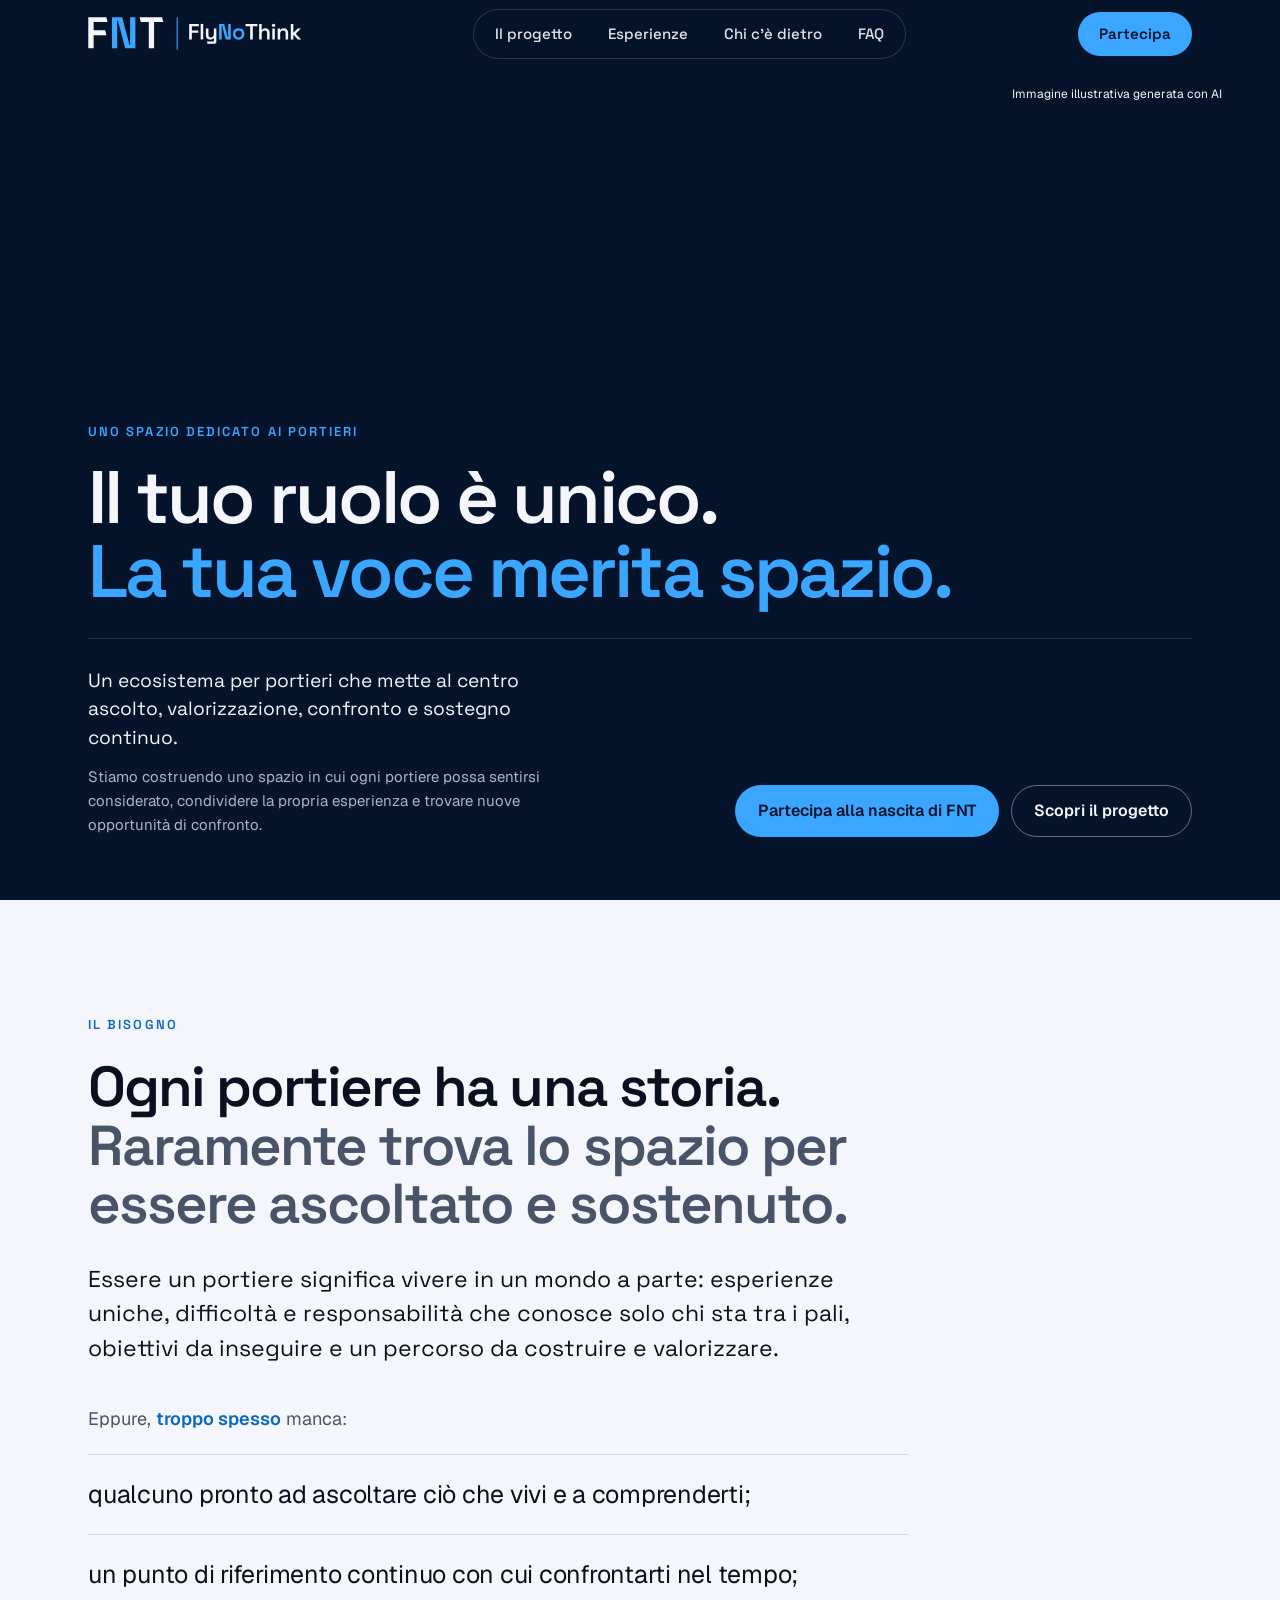
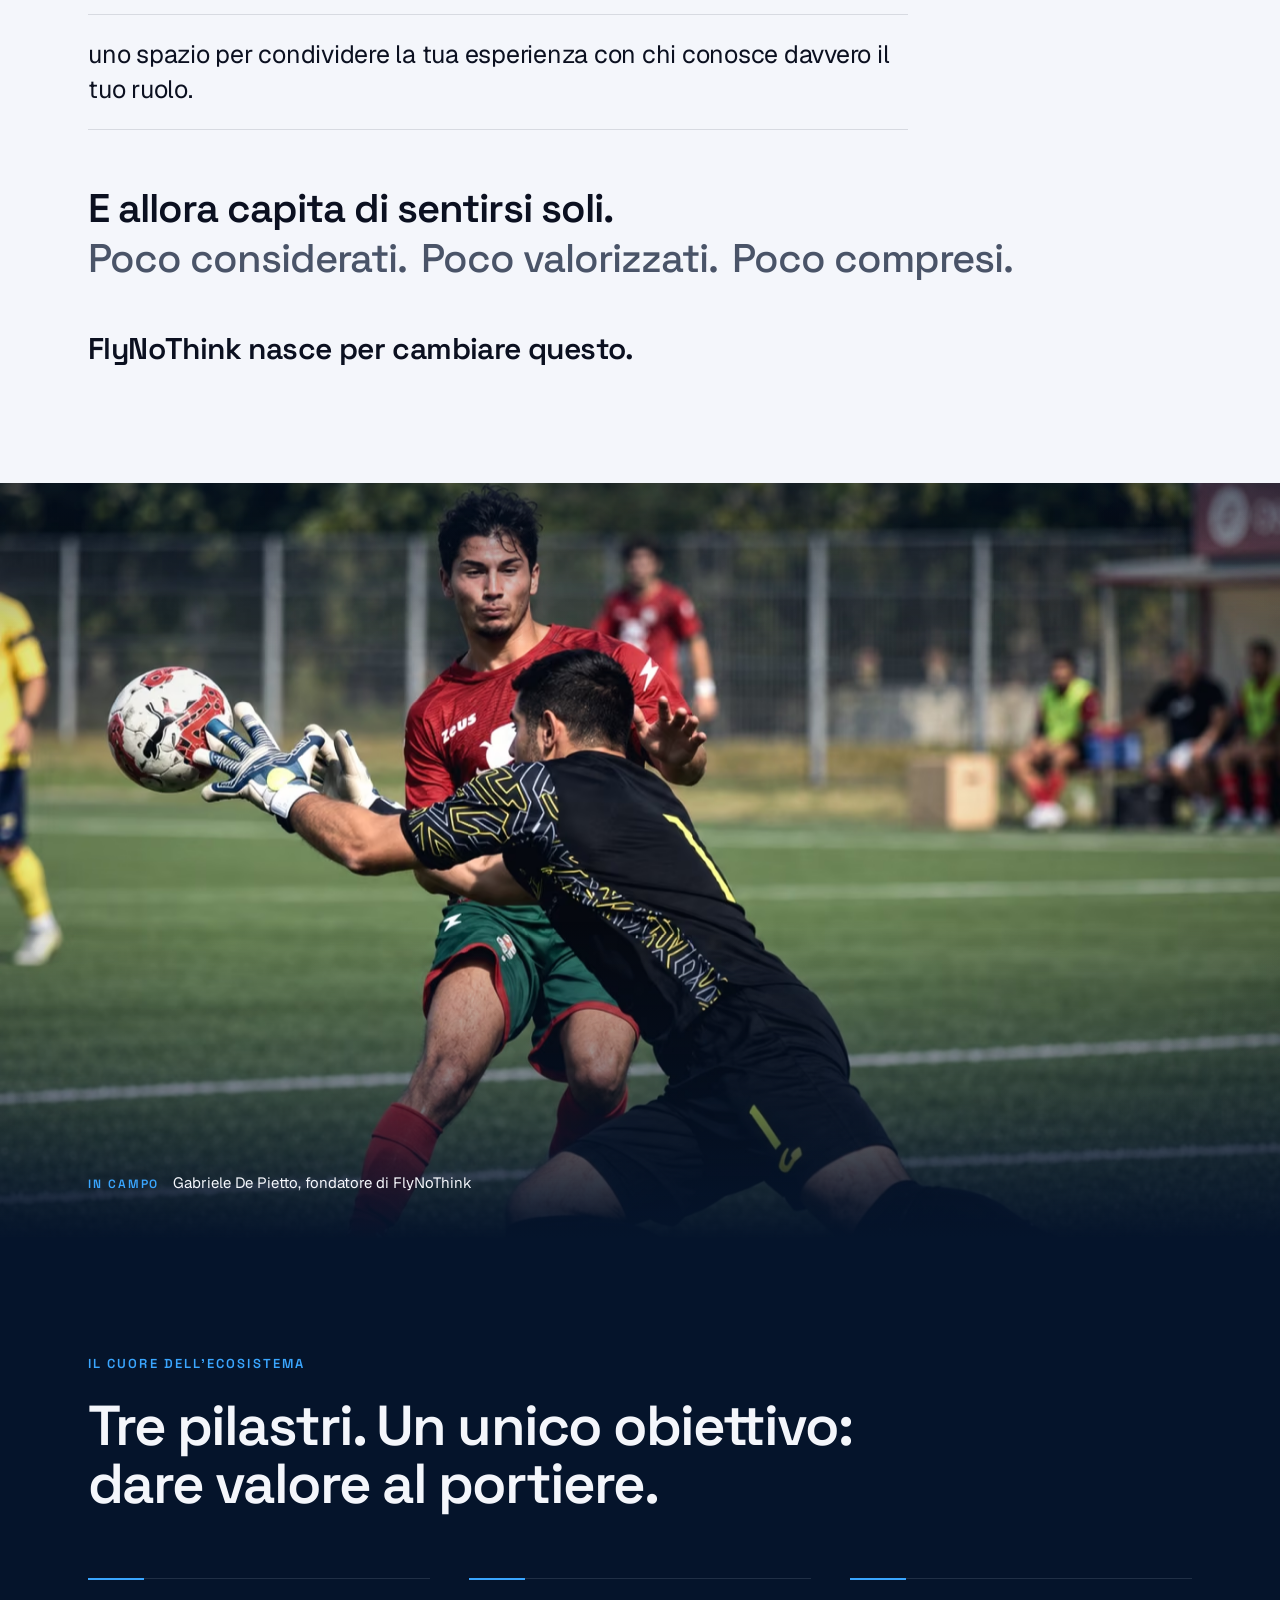
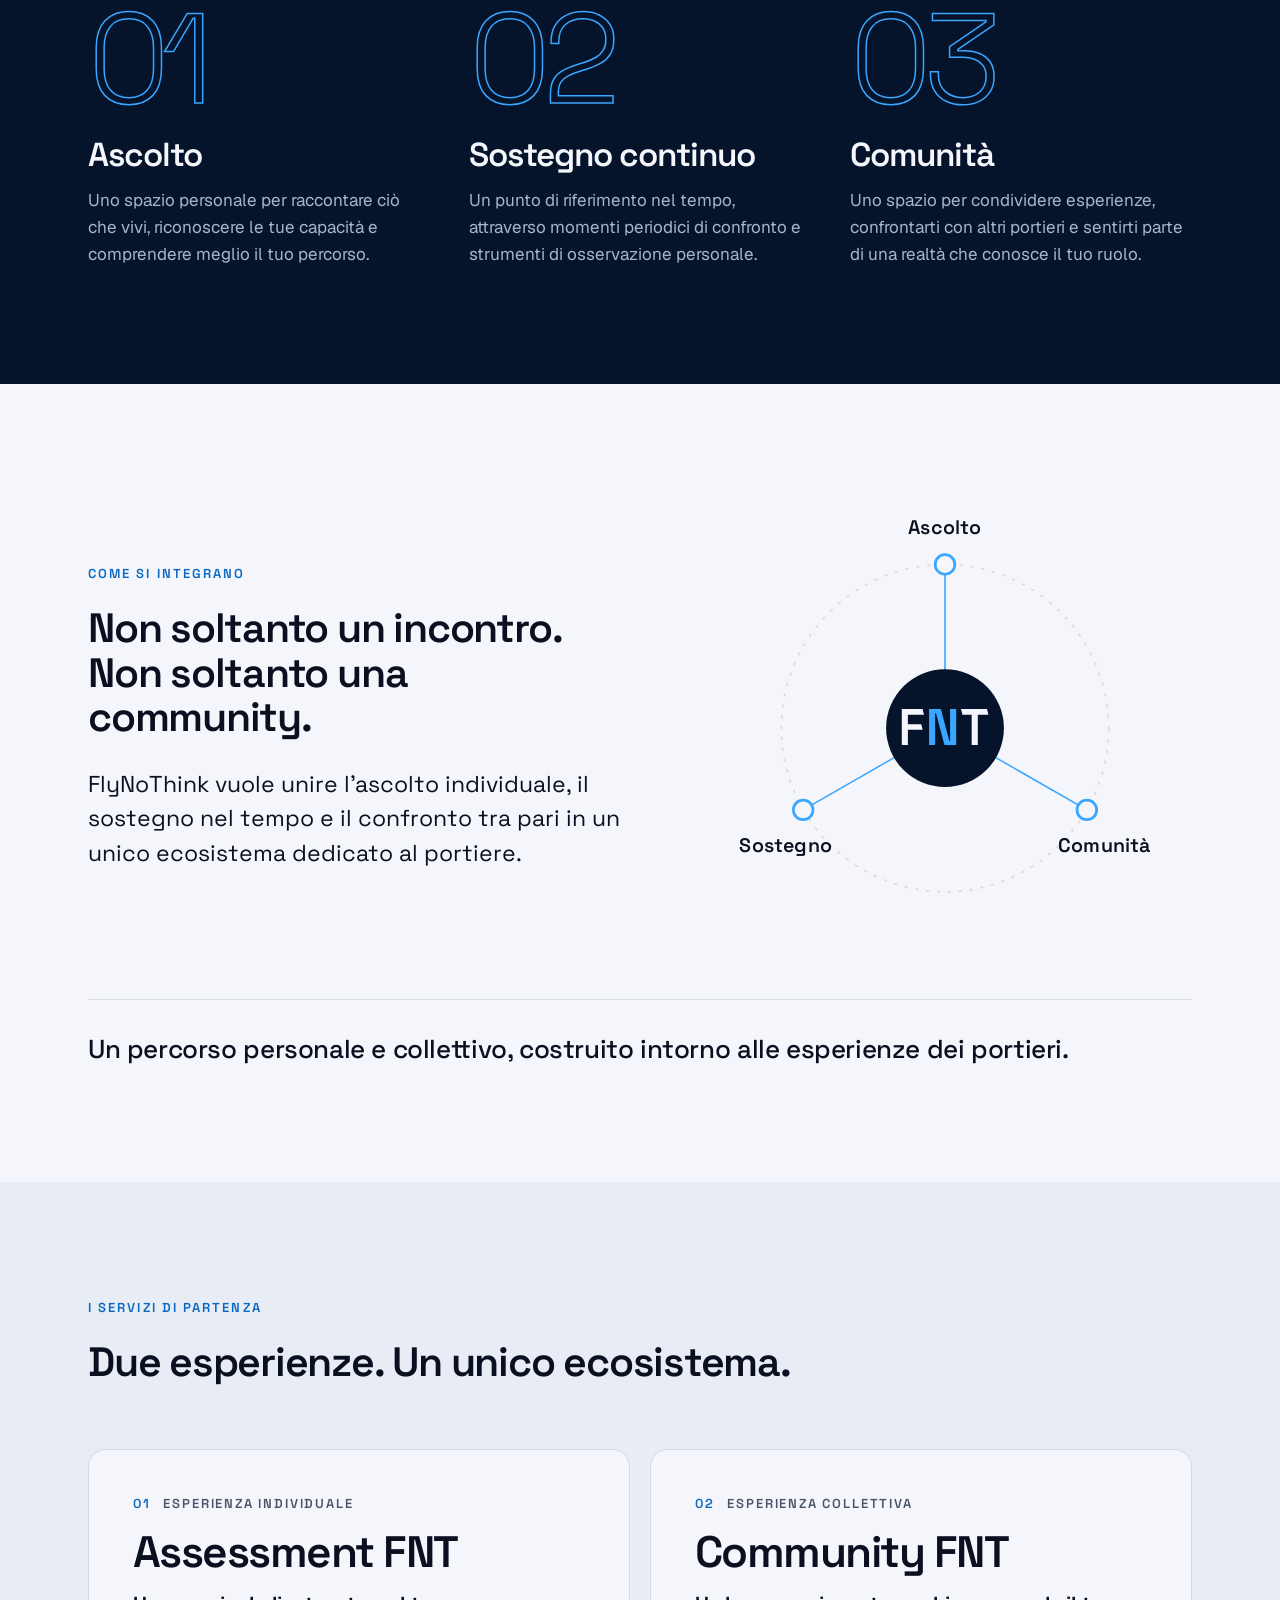
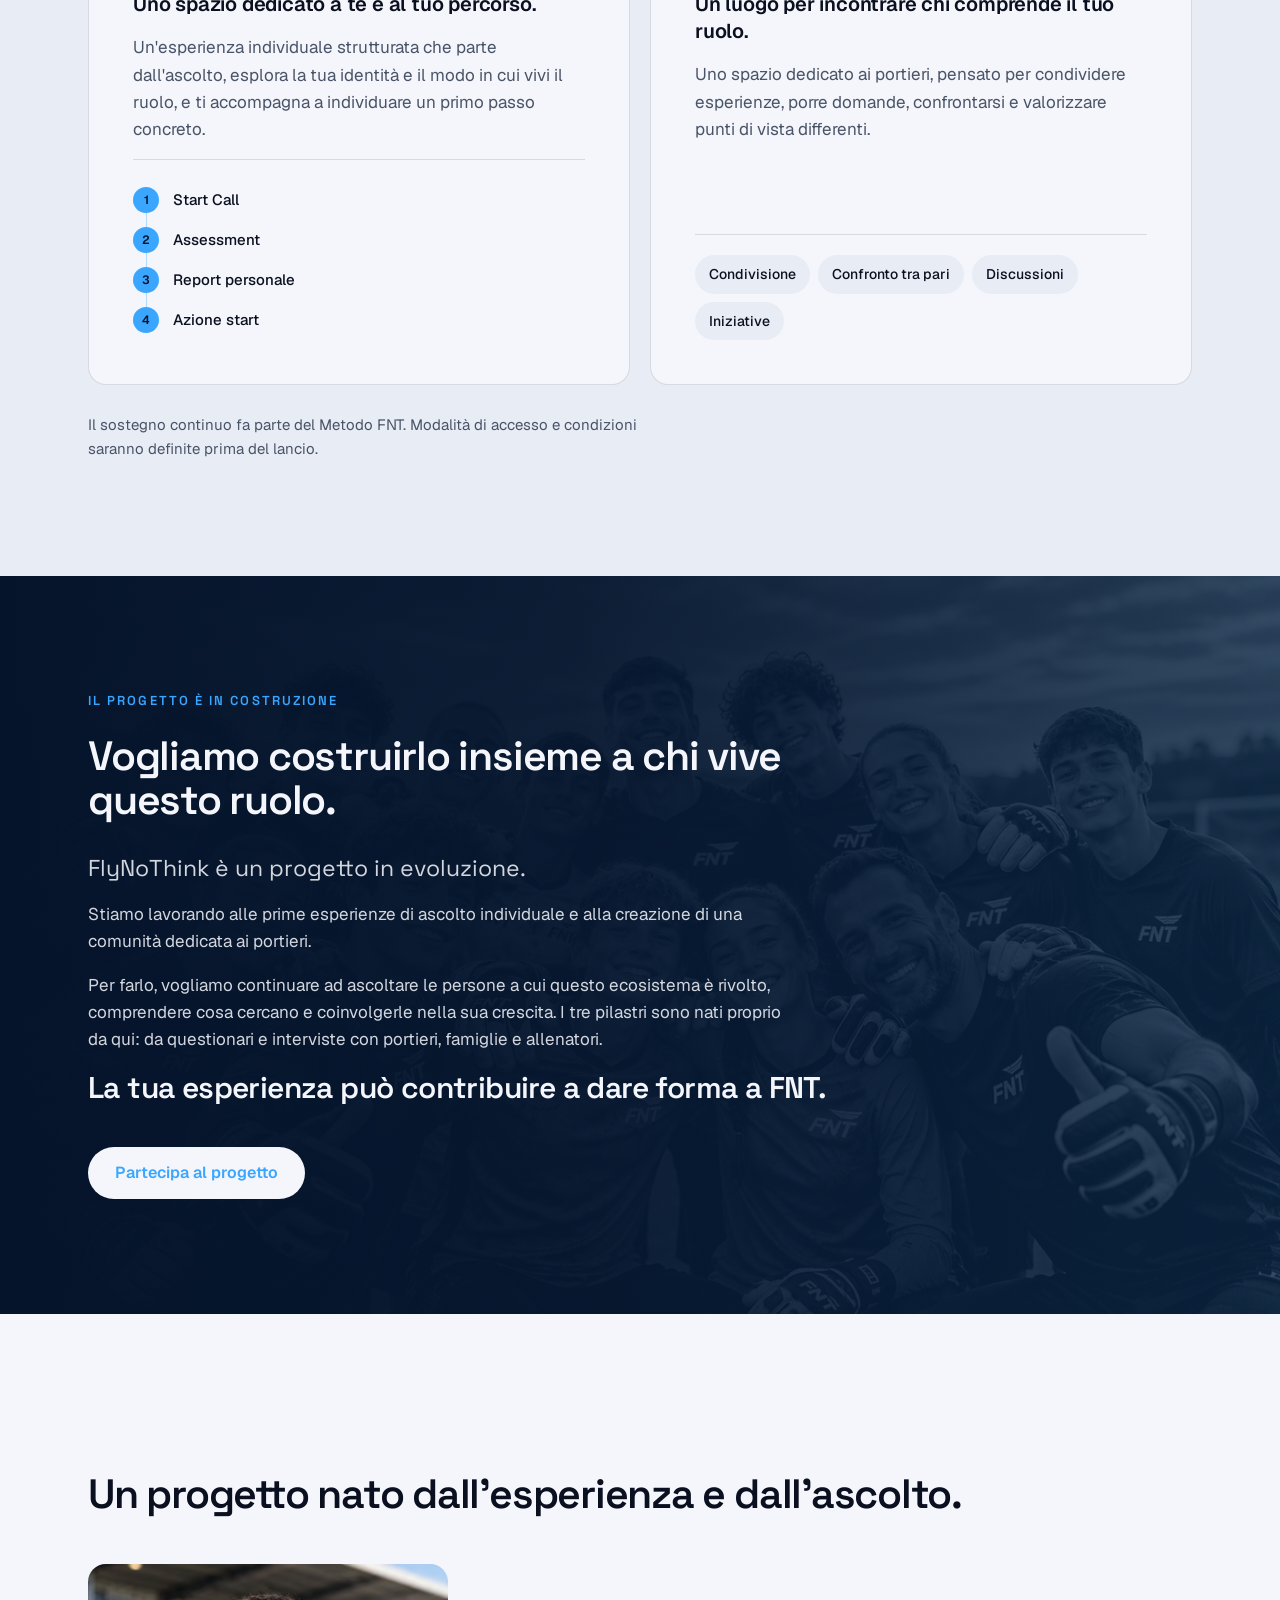
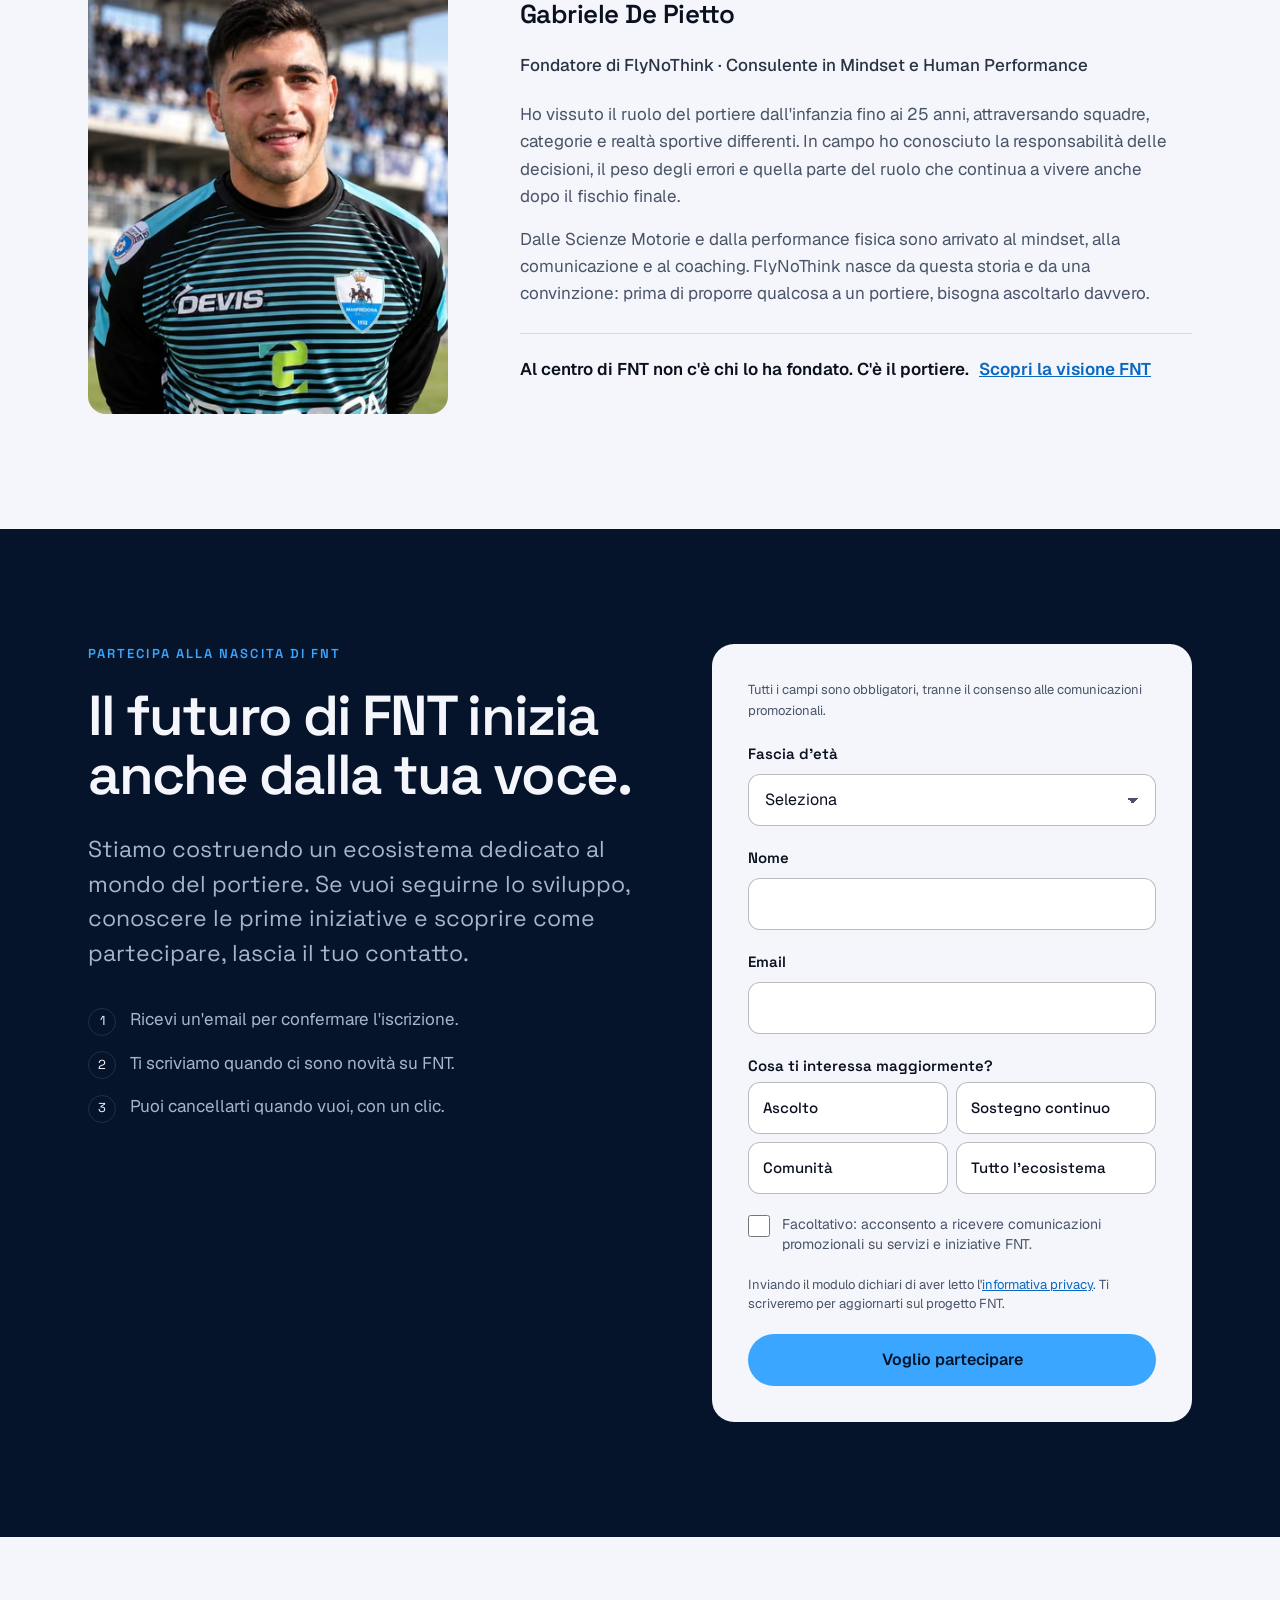
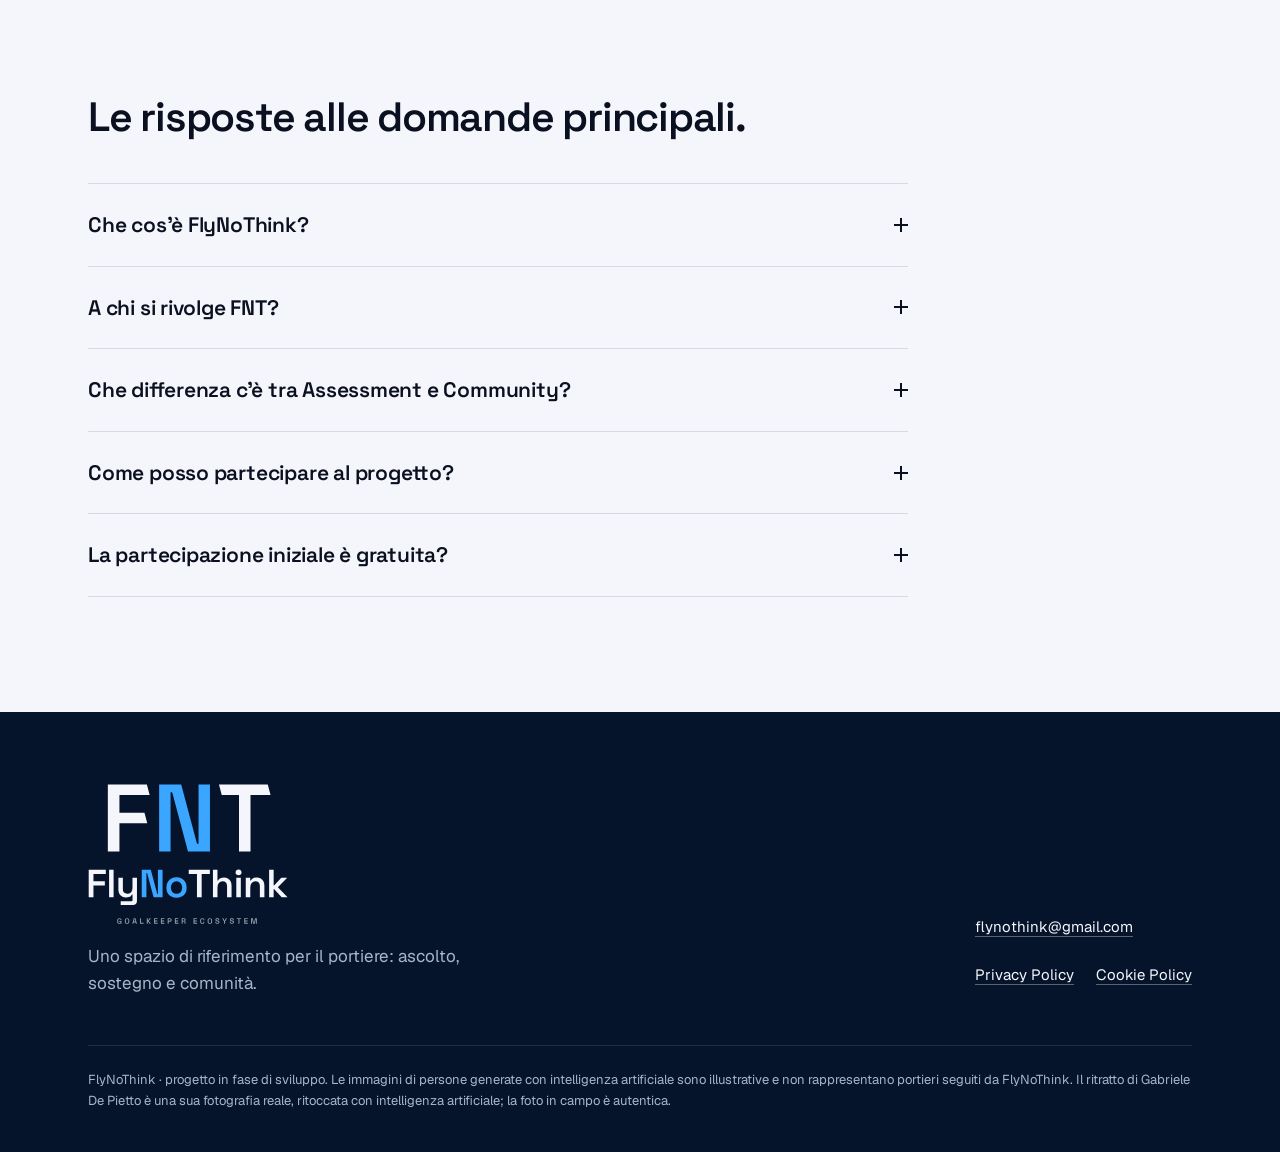
==== commit aad68a34: "FNT 4.0 · nuovo logo FNT | FlyNoThink e colori allineati al logo - logo ufficiale (pacchetto FNT-log" ====
--- a/public/index.html
+++ b/public/index.html
@@ -8,7 +8,7 @@
 <script type="text/javascript" src="https://embeds.iubenda.com/widgets/9ba641eb-a175-4cab-935d-64607a7e1e82.js" async></script>
 <title>FlyNoThink — Il tuo ruolo è unico. La tua voce merita spazio.</title>
 <meta name="description" content="FlyNoThink è un ecosistema in costruzione dedicato ai portieri: ascolto, sostegno continuo e comunità. Partecipa alla sua nascita.">
-<meta name="theme-color" content="#070A12">
+<meta name="theme-color" content="#05142B">
 <meta property="og:type" content="website">
 <meta property="og:locale" content="it_IT">
 <meta property="og:site_name" content="FlyNoThink">
@@ -34,7 +34,10 @@
 <body>
 
 <svg width="0" height="0" style="position:absolute" aria-hidden="true" focusable="false">
-  <symbol id="fnt-mark" viewBox="292 305 488 335"><rect x="292" y="305" width="24" height="335"/><rect x="292" y="305" width="130" height="21"/><rect x="292" y="455" width="113" height="22"/><rect x="449" y="305" width="23" height="167"/><polygon points="449,305 472,305 696,615 696,640 673,640 449,328"/><rect x="673" y="473" width="23" height="167"/><rect x="590" y="305" width="190" height="21"/></symbol>
+  <defs><g id='lg-h' transform='translate(60,60)'><path d='M11.04,150.00 L11.04,38.00 L76.16,38.00 L80.80,55.44 L30.40,55.44 L30.40,85.04 L72.16,85.04 L76.80,102.64 L30.40,102.64 L30.40,150.00 Z' class='lg-i'/><path d='M96.64000000000001 150.0V38.0H133.44L159.84 137.04H162.4V38.0H181.44V150.0H144.8L118.4 50.959999999999994H115.68V150.0Z' class='lg-b'/><path d='M229.92,150.00 L229.92,55.44 L201.12,55.44 L196.48,38.00 L277.92,38.00 L282.56,55.44 L249.12,55.44 L249.12,150.00 Z' class='lg-i'/><rect x='330.56' y='38' width='4' height='118' rx='2' class='lg-b'/><path d='M376.08 118.0V62.0H410.96V70.72H385.76V85.52H408.96V94.32H385.76V118.0Z' class='lg-i'/><path d='M417.59999999999997 118.0V62.0H426.8V118.0Z' class='lg-i'/><path d='M441.28 134.0V126.0H463.11999999999995Q465.35999999999996 126.0 465.35999999999996 123.6V112.56H463.99999999999994Q463.35999999999996 114.0 461.91999999999996 115.4Q460.47999999999996 116.8 458.0799999999999 117.72Q455.67999999999995 118.64 451.99999999999994 118.64Q447.43999999999994 118.64 443.91999999999996 116.6Q440.4 114.56 438.47999999999996 110.84Q436.55999999999995 107.12 436.55999999999995 102.16V78.47999999999999H445.67999999999995V101.44Q445.67999999999995 106.24 448.03999999999996 108.56Q450.4 110.88 454.71999999999997 110.88Q459.59999999999997 110.88 462.43999999999994 107.68Q465.28 104.48 465.28 98.48V78.47999999999999H474.4V125.52Q474.4 129.44 472.15999999999997 131.72Q469.91999999999996 134.0 466.08 134.0Z' class='lg-i'/><path d='M484.15999999999997 118.0V62.0H502.56L515.76 111.52H517.04V62.0H526.56V118.0H508.24L495.03999999999996 68.47999999999999H493.68V118.0Z' class='lg-b'/><path d='M555.04 119.12Q549.12 119.12 544.44 116.68Q539.76 114.24 537.0799999999999 109.72Q534.4 105.2 534.4 98.88V97.6Q534.4 91.28 537.0799999999999 86.72Q539.76 82.16 544.44 79.75999999999999Q549.12 77.36 555.04 77.36Q560.96 77.36 565.6 79.75999999999999Q570.24 82.16 572.9200000000001 86.72Q575.6 91.28 575.6 97.6V98.88Q575.6 105.2 572.9200000000001 109.72Q570.24 114.24 565.6 116.68Q560.96 119.12 555.04 119.12ZM555.04 110.96Q560.08 110.96 563.28 107.72Q566.48 104.48 566.48 98.64V97.84Q566.48 92.0 563.28 88.75999999999999Q560.08 85.52 555.04 85.52Q550.0 85.52 546.8 88.75999999999999Q543.6 92.0 543.6 97.84V98.64Q543.6 104.48 546.8 107.72Q550.0 110.96 555.04 110.96Z' class='lg-b'/><path d='M596.6400000000001 118.0V70.72H579.9200000000001V62.0H622.96V70.72H606.2400000000001V118.0Z' class='lg-i'/><path d='M629.2000000000002 118.0V62.0H638.4000000000001V83.68H639.7600000000001Q640.4000000000001 82.32 641.8400000000001 80.96Q643.2800000000001 79.6 645.6400000000001 78.72Q648.0000000000001 77.84 651.6000000000001 77.84Q656.1600000000001 77.84 659.6800000000001 79.88Q663.2000000000002 81.92 665.1600000000001 85.6Q667.1200000000001 89.28 667.1200000000001 94.32V118.0H657.9200000000001V95.03999999999999Q657.9200000000001 90.24 655.5600000000002 87.88Q653.2000000000002 85.52 648.8800000000001 85.52Q644.0000000000001 85.52 641.2 88.75999999999999Q638.4000000000001 92.0 638.4000000000001 98.0V118.0Z' class='lg-i'/><path d='M676.8000000000002 118.0V78.47999999999999H686.0000000000001V118.0ZM681.3600000000001 73.44Q678.8800000000001 73.44 677.0800000000002 71.8Q675.2800000000002 70.16 675.2800000000002 67.44Q675.2800000000002 64.72 677.0800000000002 63.08Q678.8800000000001 61.44 681.3600000000001 61.44Q684.0000000000001 61.44 685.7200000000001 63.08Q687.4400000000002 64.72 687.4400000000002 67.44Q687.4400000000002 70.16 685.7200000000001 71.8Q684.0000000000001 73.44 681.3600000000001 73.44Z' class='lg-i'/><path d='M696.0800000000002 118.0V78.47999999999999H705.1200000000001V84.0H706.4800000000001Q707.5200000000001 81.75999999999999 710.2400000000001 79.75999999999999Q712.9600000000002 77.75999999999999 718.4800000000001 77.75999999999999Q723.0400000000001 77.75999999999999 726.5600000000002 79.84Q730.0800000000002 81.92 732.0400000000002 85.6Q734.0000000000001 89.28 734.0000000000001 94.32V118.0H724.8000000000002V95.03999999999999Q724.8000000000002 90.24 722.4400000000002 87.88Q720.0800000000002 85.52 715.7600000000001 85.52Q710.8800000000001 85.52 708.0800000000002 88.75999999999999Q705.2800000000001 92.0 705.2800000000001 98.0V118.0Z' class='lg-i'/><path d='M743.6800000000002 118.0V62.0H752.8800000000001V93.44H754.2400000000001L768.4800000000001 78.47999999999999H780.5600000000002L761.4400000000002 97.6L781.2000000000002 118.0H769.2800000000002L754.2400000000001 101.92H752.8800000000001V118.0Z' class='lg-i'/><path d='M377.396 158.217Q376.249 158.217 375.34225000000004 157.71325000000002Q374.4355 157.2095 373.90075 156.24075Q373.366 155.272 373.366 153.8615V151.2885Q373.366 149.1805 374.544 148.05675Q375.722 146.933 377.706 146.933Q379.69 146.933 380.7595 147.99475Q381.829 149.0565 381.829 150.8545V150.9165H380.0V150.7925Q380.0 150.1725 379.752 149.6765Q379.504 149.1805 378.9925 148.89375Q378.481 148.607 377.706 148.607Q376.559 148.607 375.90025 149.31225Q375.2415 150.0175 375.2415 151.2575V153.8925Q375.2415 155.117 375.90025 155.84550000000002Q376.559 156.574 377.737 156.574Q378.915 156.574 379.4575 155.9385Q380.0 155.303 380.0 154.311V154.125H377.2565V152.544H381.829V158.0H380.124V156.9305H379.8605Q379.7365 157.2095 379.47299999999996 157.51175Q379.2095 157.814 378.72125 158.0155Q378.233 158.217 377.396 158.217Z' class='lg-t'/><path d='M392.989 158.217Q390.974 158.217 389.77275 157.09325Q388.57149999999996 155.9695 388.57149999999996 153.8615V151.2885Q388.57149999999996 149.1805 389.77275 148.05675Q390.974 146.933 392.989 146.933Q395.0195 146.933 396.21299999999997 148.05675Q397.4065 149.1805 397.4065 151.2885V153.8615Q397.4065 155.9695 396.21299999999997 157.09325Q395.0195 158.217 392.989 158.217ZM392.989 156.543Q394.198 156.543 394.87225 155.83775Q395.5465 155.1325 395.5465 153.9235V151.2265Q395.5465 150.0175 394.87225 149.31225Q394.198 148.607 392.989 148.607Q391.79549999999995 148.607 391.12125 149.31225Q390.447 150.0175 390.447 151.2265V153.9235Q390.447 155.1325 391.12125 155.83775Q391.79549999999995 156.543 392.989 156.543Z' class='lg-t'/><path d='M403.48249999999996 158.0 406.45849999999996 147.15H409.698L412.674 158.0H410.75199999999995L410.10099999999994 155.52H406.05549999999994L405.4045 158.0ZM406.48949999999996 153.815H409.667L408.21 148.3125H407.94649999999996Z' class='lg-t'/><path d='M419.01349999999996 158.0V147.15H420.88899999999995V156.3105H425.97299999999996V158.0Z' class='lg-t'/><path d='M432.39 158.0V147.15H434.2655V151.5675H434.529L438.311 147.15H440.71349999999995L435.986 152.4975L440.8685 158.0H438.404L434.529 153.4895H434.2655V158.0Z' class='lg-t'/><path d='M446.991 158.0V147.15H453.904V148.8395H448.8665V151.6915H453.46999999999997V153.381H448.8665V156.3105H453.9815V158.0Z' class='lg-t'/><path d='M460.56899999999996 158.0V147.15H467.48199999999997V148.8395H462.44449999999995V151.6915H467.04799999999994V153.381H462.44449999999995V156.3105H467.55949999999996V158.0Z' class='lg-t'/><path d='M474.14699999999993 158.0V147.15H478.53349999999995Q479.5564999999999 147.15 480.3314999999999 147.553Q481.1064999999999 147.956 481.5559999999999 148.69225Q482.0054999999999 149.42849999999999 482.0054999999999 150.436V150.653Q482.0054999999999 151.645 481.54824999999994 152.389Q481.09099999999995 153.133 480.30824999999993 153.536Q479.5254999999999 153.939 478.53349999999995 153.939H476.0224999999999V158.0ZM476.0224999999999 152.2495H478.3474999999999Q479.15349999999995 152.2495 479.64174999999994 151.8155Q480.12999999999994 151.3815 480.12999999999994 150.622V150.467Q480.12999999999994 149.7075 479.64949999999993 149.2735Q479.1689999999999 148.8395 478.3474999999999 148.8395H476.0224999999999Z' class='lg-t'/><path d='M488.4534999999999 158.0V147.15H495.3664999999999V148.8395H490.3289999999999V151.6915H494.9324999999999V153.381H490.3289999999999V156.3105H495.4439999999999V158.0Z' class='lg-t'/><path d='M502.0314999999999 158.0V147.15H506.6659999999999Q507.68899999999985 147.15 508.44849999999985 147.50650000000002Q509.20799999999986 147.863 509.63424999999984 148.50625Q510.0604999999999 149.1495 510.0604999999999 150.0485V150.219Q510.0604999999999 151.2265 509.57999999999987 151.831Q509.09949999999986 152.4355 508.41749999999985 152.7145V152.9625Q509.0219999999999 152.9935 509.3707499999999 153.381Q509.71949999999987 153.7685 509.71949999999987 154.4195V158.0H507.85949999999985V154.683Q507.85949999999985 154.2955 507.65024999999986 154.05525Q507.44099999999986 153.815 506.9759999999999 153.815H503.90699999999987V158.0ZM503.90699999999987 152.1255H506.47999999999985Q507.2859999999999 152.1255 507.7432499999999 151.69925Q508.20049999999986 151.273 508.20049999999986 150.56V150.4205Q508.20049999999986 149.692 507.75099999999986 149.26575Q507.30149999999986 148.8395 506.47999999999985 148.8395H503.90699999999987Z' class='lg-t'/><path d='M525.6999999999998 158.0V147.15H532.6129999999998V148.8395H527.5754999999999V151.6915H532.1789999999999V153.381H527.5754999999999V156.3105H532.6904999999998V158.0Z' class='lg-t'/><path d='M543.3544999999998 158.217Q541.3704999999999 158.217 540.1924999999999 157.09325Q539.0144999999999 155.9695 539.0144999999999 153.8615V151.2885Q539.0144999999999 149.1805 540.1924999999999 148.05675Q541.3704999999999 146.933 543.3544999999998 146.933Q545.3384999999998 146.933 546.4157499999999 148.018Q547.4929999999998 149.103 547.4929999999998 150.994V151.087H545.6639999999999V150.9475Q545.6639999999999 149.9245 545.0982499999998 149.26575Q544.5324999999998 148.607 543.3544999999998 148.607Q542.2074999999999 148.607 541.5487499999999 149.31225Q540.8899999999999 150.0175 540.8899999999999 151.2575V153.8925Q540.8899999999999 155.117 541.5487499999999 155.82999999999998Q542.2074999999999 156.543 543.3544999999998 156.543Q544.5324999999998 156.543 545.0982499999998 155.88425Q545.6639999999999 155.2255 545.6639999999999 154.2025V153.939H547.4929999999998V154.156Q547.4929999999998 156.047 546.4157499999999 157.132Q545.3384999999998 158.217 543.3544999999998 158.217Z' class='lg-t'/><path d='M558.3584999999998 158.217Q556.3434999999998 158.217 555.1422499999999 157.09325Q553.9409999999999 155.9695 553.9409999999999 153.8615V151.2885Q553.9409999999999 149.1805 555.1422499999999 148.05675Q556.3434999999998 146.933 558.3584999999998 146.933Q560.3889999999999 146.933 561.5824999999999 148.05675Q562.7759999999998 149.1805 562.7759999999998 151.2885V153.8615Q562.7759999999998 155.9695 561.5824999999999 157.09325Q560.3889999999999 158.217 558.3584999999998 158.217ZM558.3584999999998 156.543Q559.5674999999999 156.543 560.2417499999999 155.83775Q560.9159999999998 155.1325 560.9159999999998 153.9235V151.2265Q560.9159999999998 150.0175 560.2417499999999 149.31225Q559.5674999999999 148.607 558.3584999999998 148.607Q557.1649999999998 148.607 556.4907499999999 149.31225Q555.8164999999999 150.0175 555.8164999999999 151.2265V153.9235Q555.8164999999999 155.1325 556.4907499999999 155.83775Q557.1649999999998 156.543 558.3584999999998 156.543Z' class='lg-t'/><path d='M573.3469999999999 158.217Q572.107 158.217 571.15375 157.77525Q570.2004999999999 157.3335 569.6579999999999 156.4965Q569.1154999999999 155.6595 569.1154999999999 154.4505V154.0475H570.9599999999999V154.4505Q570.9599999999999 155.52 571.6109999999999 156.04700000000003Q572.262 156.574 573.3469999999999 156.574Q574.4474999999999 156.574 575.0054999999999 156.1245Q575.5634999999999 155.675 575.5634999999999 154.962Q575.5634999999999 154.4815 575.3 154.17925000000002Q575.0364999999999 153.877 574.5327499999999 153.691Q574.0289999999999 153.505 573.3159999999999 153.3345L572.8509999999999 153.2415Q571.7814999999999 152.9935 570.99875 152.61375Q570.2159999999999 152.234 569.7974999999999 151.6295Q569.3789999999999 151.025 569.3789999999999 150.0485Q569.3789999999999 149.072 569.8439999999999 148.3745Q570.309 147.677 571.1614999999999 147.305Q572.0139999999999 146.933 573.161 146.933Q574.3079999999999 146.933 575.2069999999999 147.32049999999998Q576.1059999999999 147.708 576.6252499999998 148.483Q577.1444999999999 149.258 577.1444999999999 150.4205V150.932H575.3V150.4205Q575.3 149.754 575.0364999999999 149.351Q574.7729999999999 148.948 574.2924999999999 148.762Q573.8119999999999 148.576 573.161 148.576Q572.1999999999999 148.576 571.704 148.94799999999998Q571.208 149.32 571.208 150.002Q571.208 150.436 571.4327499999999 150.73825Q571.6574999999999 151.0405 572.09925 151.23425Q572.5409999999999 151.428 573.2074999999999 151.5675L573.6724999999999 151.676Q574.7884999999999 151.924 575.6254999999999 152.30375Q576.4624999999999 152.6835 576.9352499999999 153.30349999999999Q577.4079999999999 153.9235 577.4079999999999 154.9155Q577.4079999999999 155.892 576.9042499999999 156.636Q576.4005 157.38 575.4937499999999 157.7985Q574.5869999999999 158.217 573.3469999999999 158.217Z' class='lg-t'/><path d='M586.8009999999999 158.0V154.1715L583.0654999999999 147.15H585.1579999999999L587.607 151.9395H587.8704999999999L590.3195 147.15H592.3965L588.661 154.1715V158.0Z' class='lg-t'/><path d='M602.3164999999999 158.217Q601.0765 158.217 600.12325 157.77525Q599.17 157.3335 598.6274999999999 156.4965Q598.0849999999999 155.6595 598.0849999999999 154.4505V154.0475H599.9295V154.4505Q599.9295 155.52 600.5805 156.04700000000003Q601.2315 156.574 602.3164999999999 156.574Q603.4169999999999 156.574 603.9749999999999 156.1245Q604.5329999999999 155.675 604.5329999999999 154.962Q604.5329999999999 154.4815 604.2694999999999 154.17925000000002Q604.006 153.877 603.50225 153.691Q602.9984999999999 153.505 602.2855 153.3345L601.8204999999999 153.2415Q600.751 152.9935 599.9682499999999 152.61375Q599.1854999999999 152.234 598.7669999999999 151.6295Q598.3485 151.025 598.3485 150.0485Q598.3485 149.072 598.8135 148.3745Q599.2785 147.677 600.131 147.305Q600.9834999999999 146.933 602.1305 146.933Q603.2774999999999 146.933 604.1764999999999 147.32049999999998Q605.0754999999999 147.708 605.59475 148.483Q606.1139999999999 149.258 606.1139999999999 150.4205V150.932H604.2695V150.4205Q604.2695 149.754 604.006 149.351Q603.7425 148.948 603.262 148.762Q602.7814999999999 148.576 602.1305 148.576Q601.1695 148.576 600.6735 148.94799999999998Q600.1775 149.32 600.1775 150.002Q600.1775 150.436 600.40225 150.73825Q600.627 151.0405 601.0687499999999 151.23425Q601.5105 151.428 602.1769999999999 151.5675L602.6419999999999 151.676Q603.7579999999999 151.924 604.5949999999999 152.30375Q605.4319999999999 152.6835 605.9047499999999 153.30349999999999Q606.3774999999999 153.9235 606.3774999999999 154.9155Q606.3774999999999 155.892 605.87375 156.636Q605.37 157.38 604.46325 157.7985Q603.5564999999999 158.217 602.3164999999999 158.217Z' class='lg-t'/><path d='M615.5224999999999 158.0V148.8395H612.283V147.15H620.622V148.8395H617.3824999999999V158.0Z' class='lg-t'/><path d='M627.0389999999999 158.0V147.15H633.9519999999999V148.8395H628.9145V151.6915H633.5179999999999V153.381H628.9145V156.3105H634.0294999999999V158.0Z' class='lg-t'/><path d='M640.6169999999998 158.0V147.15H644.1044999999999L646.2124999999999 156.7445H646.4759999999999L648.5994999999999 147.15H652.0714999999999V158.0H650.2734999999999V148.4985H650.0099999999999L647.9019999999999 158.0H644.8019999999999L642.6939999999998 148.4985H642.4304999999999V158.0Z' class='lg-t'/></g><g id='lg-v' transform='translate(60,60)'><path d='M126.43,200.00 L126.43,53.00 L211.90,53.00 L218.00,75.89 L151.84,75.89 L151.84,114.74 L206.65,114.74 L212.75,137.84 L151.84,137.84 L151.84,200.00 Z' class='lg-i'/><path d='M238.785 200.0V53.0H287.085L321.735 182.99H325.09499999999997V53.0H350.085V200.0H301.995L267.34499999999997 70.00999999999999H263.775V200.0Z' class='lg-b'/><path d='M413.71,200.00 L413.71,75.89 L375.91,75.89 L369.82,53.00 L476.71,53.00 L482.80,75.89 L438.91,75.89 L438.91,200.00 Z' class='lg-i'/><path d='M84.52700000000002 300.0V239.8H122.02300000000002V249.174H94.93300000000002V265.084H119.87300000000002V274.544H94.93300000000002V300.0Z' class='lg-i'/><path d='M129.161 300.0V239.8H139.05100000000002V300.0Z' class='lg-i'/><path d='M154.61700000000002 317.2V308.6H178.095Q180.50300000000001 308.6 180.50300000000001 306.02V294.152H179.041Q178.353 295.7 176.805 297.205Q175.257 298.71 172.67700000000002 299.69899999999996Q170.097 300.688 166.14100000000002 300.688Q161.239 300.688 157.455 298.495Q153.67100000000002 296.302 151.60700000000003 292.303Q149.543 288.304 149.543 282.972V257.516H159.347V282.198Q159.347 287.358 161.88400000000001 289.852Q164.421 292.346 169.065 292.346Q174.311 292.346 177.364 288.906Q180.417 285.466 180.417 279.016V257.516H190.221V308.084Q190.221 312.298 187.813 314.749Q185.405 317.2 181.27700000000002 317.2Z' class='lg-i'/><path d='M200.713 300.0V239.8H220.493L234.683 293.034H236.059V239.8H246.293V300.0H226.599L212.409 246.76600000000002H210.947V300.0Z' class='lg-b'/><path d='M276.909 301.204Q270.545 301.204 265.514 298.581Q260.483 295.958 257.602 291.09900000000005Q254.721 286.24 254.721 279.446V278.07Q254.721 271.276 257.602 266.374Q260.483 261.472 265.514 258.892Q270.545 256.312 276.909 256.312Q283.273 256.312 288.261 258.892Q293.249 261.472 296.13 266.374Q299.011 271.276 299.011 278.07V279.446Q299.011 286.24 296.13 291.09900000000005Q293.249 295.958 288.261 298.581Q283.273 301.204 276.909 301.204ZM276.909 292.432Q282.327 292.432 285.767 288.949Q289.207 285.466 289.207 279.188V278.328Q289.207 272.05 285.767 268.567Q282.327 265.084 276.909 265.084Q271.491 265.084 268.051 268.567Q264.611 272.05 264.611 278.328V279.188Q264.611 285.466 268.051 288.949Q271.491 292.432 276.909 292.432Z' class='lg-b'/><path d='M321.629 300.0V249.174H303.655V239.8H349.923V249.174H331.949V300.0Z' class='lg-i'/><path d='M356.63100000000003 300.0V239.8H366.521V263.106H367.983Q368.671 261.644 370.219 260.182Q371.767 258.72 374.304 257.774Q376.841 256.828 380.711 256.828Q385.613 256.828 389.397 259.02099999999996Q393.181 261.214 395.288 265.16999999999996Q397.395 269.126 397.395 274.544V300.0H387.505V275.318Q387.505 270.158 384.96799999999996 267.621Q382.431 265.084 377.78700000000003 265.084Q372.541 265.084 369.531 268.567Q366.521 272.05 366.521 278.5V300.0Z' class='lg-i'/><path d='M407.80100000000004 300.0V257.516H417.69100000000003V300.0ZM412.70300000000003 252.098Q410.03700000000003 252.098 408.10200000000003 250.335Q406.16700000000003 248.572 406.16700000000003 245.648Q406.16700000000003 242.724 408.10200000000003 240.961Q410.03700000000003 239.198 412.70300000000003 239.198Q415.54100000000005 239.198 417.39000000000004 240.961Q419.23900000000003 242.724 419.23900000000003 245.648Q419.23900000000003 248.572 417.39000000000004 250.335Q415.54100000000005 252.098 412.70300000000003 252.098Z' class='lg-i'/><path d='M428.52700000000004 300.0V257.516H438.245V263.45H439.707Q440.82500000000005 261.04200000000003 443.749 258.89200000000005Q446.673 256.742 452.607 256.742Q457.509 256.742 461.293 258.978Q465.077 261.214 467.18399999999997 265.16999999999996Q469.291 269.126 469.291 274.544V300.0H459.401V275.318Q459.401 270.158 456.86400000000003 267.621Q454.327 265.084 449.683 265.084Q444.437 265.084 441.427 268.567Q438.41700000000003 272.05 438.41700000000003 278.5V300.0Z' class='lg-i'/><path d='M479.69700000000006 300.0V239.8H489.58700000000005V273.598H491.04900000000004L506.357 257.516H519.3430000000001L498.78900000000004 278.07L520.0310000000001 300.0H507.21700000000004L491.04900000000004 282.714H489.58700000000005V300.0Z' class='lg-i'/><path d='M151.42849999999999 358.238Q150.17049999999998 358.238 149.176 357.6855Q148.18149999999997 357.133 147.59499999999997 356.0705Q147.00849999999997 355.008 147.00849999999997 353.461V350.639Q147.00849999999997 348.327 148.30049999999997 347.09450000000004Q149.59249999999997 345.862 151.7685 345.862Q153.94449999999998 345.862 155.11749999999998 347.0265Q156.29049999999998 348.191 156.29049999999998 350.163V350.231H154.28449999999998V350.095Q154.28449999999998 349.415 154.0125 348.871Q153.7405 348.327 153.1795 348.0125Q152.61849999999998 347.698 151.7685 347.698Q150.51049999999998 347.698 149.78799999999998 348.4715Q149.0655 349.245 149.0655 350.605V353.495Q149.0655 354.838 149.78799999999998 355.637Q150.51049999999998 356.436 151.80249999999998 356.436Q153.09449999999998 356.436 153.68949999999998 355.739Q154.28449999999998 355.042 154.28449999999998 353.954V353.75H151.2755V352.016H156.29049999999998V358.0H154.42049999999998V356.827H154.1315Q153.9955 357.133 153.7065 357.4645Q153.4175 357.796 152.882 358.017Q152.3465 358.238 151.42849999999999 358.238Z' class='lg-t'/><path d='M168.5305 358.238Q166.32049999999998 358.238 165.003 357.0055Q163.68549999999996 355.773 163.68549999999996 353.461V350.639Q163.68549999999996 348.327 165.003 347.09450000000004Q166.32049999999998 345.862 168.5305 345.862Q170.75749999999996 345.862 172.06649999999996 347.09450000000004Q173.3755 348.327 173.3755 350.639V353.461Q173.3755 355.773 172.06649999999996 357.0055Q170.75749999999996 358.238 168.5305 358.238ZM168.5305 356.402Q169.85649999999998 356.402 170.59599999999998 355.62850000000003Q171.33549999999997 354.855 171.33549999999997 353.529V350.571Q171.33549999999997 349.245 170.59599999999998 348.4715Q169.85649999999998 347.698 168.5305 347.698Q167.22149999999996 347.698 166.48199999999997 348.4715Q165.74249999999998 349.245 165.74249999999998 350.571V353.529Q165.74249999999998 354.855 166.48199999999997 355.62850000000003Q167.22149999999996 356.402 168.5305 356.402Z' class='lg-t'/><path d='M180.03949999999998 358.0 183.30349999999999 346.1H186.85649999999998L190.12049999999996 358.0H188.01249999999996L187.29849999999996 355.28H182.86149999999998L182.14749999999998 358.0ZM183.33749999999998 353.41H186.82249999999996L185.22449999999998 347.375H184.93549999999996Z' class='lg-t'/><path d='M197.07349999999997 358.0V346.1H199.13049999999996V356.147H204.70649999999998V358.0Z' class='lg-t'/><path d='M211.74449999999996 358.0V346.1H213.80149999999995V350.945H214.09049999999996L218.23849999999996 346.1H220.87349999999995L215.68849999999995 351.965L221.04349999999997 358.0H218.34049999999996L214.09049999999996 353.053H213.80149999999995V358.0Z' class='lg-t'/><path d='M227.75849999999997 358.0V346.1H235.34049999999996V347.953H229.81549999999996V351.081H234.86449999999996V352.934H229.81549999999996V356.147H235.42549999999997V358.0Z' class='lg-t'/><path d='M242.65049999999997 358.0V346.1H250.23249999999996V347.953H244.70749999999995V351.081H249.75649999999996V352.934H244.70749999999995V356.147H250.31749999999997V358.0Z' class='lg-t'/><path d='M257.54249999999996 358.0V346.1H262.35349999999994Q263.47549999999995 346.1 264.3254999999999 346.54200000000003Q265.17549999999994 346.984 265.66849999999994 347.7915Q266.16149999999993 348.599 266.16149999999993 349.704V349.942Q266.16149999999993 351.03 265.65999999999997 351.846Q265.15849999999995 352.662 264.29999999999995 353.104Q263.44149999999996 353.546 262.35349999999994 353.546H259.5995V358.0ZM259.5995 351.693H262.14949999999993Q263.03349999999995 351.693 263.56899999999996 351.217Q264.1045 350.741 264.1045 349.908V349.738Q264.1045 348.905 263.5775 348.429Q263.05049999999994 347.953 262.14949999999993 347.953H259.5995Z' class='lg-t'/><path d='M273.23349999999994 358.0V346.1H280.81549999999993V347.953H275.29049999999995V351.081H280.33949999999993V352.934H275.29049999999995V356.147H280.9004999999999V358.0Z' class='lg-t'/><path d='M288.12549999999993 358.0V346.1H293.20849999999996Q294.3304999999999 346.1 295.1634999999999 346.491Q295.9964999999999 346.882 296.46399999999994 347.5875Q296.9314999999999 348.293 296.9314999999999 349.279V349.466Q296.9314999999999 350.571 296.4044999999999 351.23400000000004Q295.87749999999994 351.897 295.12949999999995 352.203V352.475Q295.7924999999999 352.509 296.17499999999995 352.93399999999997Q296.55749999999995 353.359 296.55749999999995 354.073V358.0H294.5174999999999V354.362Q294.5174999999999 353.937 294.2879999999999 353.6735Q294.0584999999999 353.41 293.54849999999993 353.41H290.18249999999995V358.0ZM290.18249999999995 351.557H293.00449999999995Q293.8884999999999 351.557 294.38999999999993 351.08950000000004Q294.89149999999995 350.622 294.89149999999995 349.84V349.687Q294.89149999999995 348.888 294.3984999999999 348.42049999999995Q293.9054999999999 347.953 293.00449999999995 347.953H290.18249999999995Z' class='lg-t'/><path d='M314.08449999999993 358.0V346.1H321.6664999999999V347.953H316.14149999999995V351.081H321.19049999999993V352.934H316.14149999999995V356.147H321.7514999999999V358.0Z' class='lg-t'/><path d='M333.44749999999993 358.238Q331.27149999999995 358.238 329.9794999999999 357.0055Q328.68749999999994 355.773 328.68749999999994 353.461V350.639Q328.68749999999994 348.327 329.9794999999999 347.09450000000004Q331.27149999999995 345.862 333.44749999999993 345.862Q335.6234999999999 345.862 336.80499999999995 347.052Q337.9864999999999 348.242 337.9864999999999 350.316V350.418H335.98049999999995V350.265Q335.98049999999995 349.143 335.3599999999999 348.42049999999995Q334.7394999999999 347.698 333.44749999999993 347.698Q332.18949999999995 347.698 331.4669999999999 348.4715Q330.7444999999999 349.245 330.7444999999999 350.605V353.495Q330.7444999999999 354.838 331.4669999999999 355.62Q332.18949999999995 356.402 333.44749999999993 356.402Q334.7394999999999 356.402 335.3599999999999 355.67949999999996Q335.98049999999995 354.957 335.98049999999995 353.835V353.546H337.9864999999999V353.784Q337.9864999999999 355.858 336.80499999999995 357.048Q335.6234999999999 358.238 333.44749999999993 358.238Z' class='lg-t'/><path d='M349.9034999999999 358.238Q347.6934999999999 358.238 346.3759999999999 357.0055Q345.0584999999999 355.773 345.0584999999999 353.461V350.639Q345.0584999999999 348.327 346.3759999999999 347.09450000000004Q347.6934999999999 345.862 349.9034999999999 345.862Q352.1304999999999 345.862 353.43949999999995 347.09450000000004Q354.7484999999999 348.327 354.7484999999999 350.639V353.461Q354.7484999999999 355.773 353.43949999999995 357.0055Q352.1304999999999 358.238 349.9034999999999 358.238ZM349.9034999999999 356.402Q351.2294999999999 356.402 351.96899999999994 355.62850000000003Q352.7084999999999 354.855 352.7084999999999 353.529V350.571Q352.7084999999999 349.245 351.96899999999994 348.4715Q351.2294999999999 347.698 349.9034999999999 347.698Q348.5944999999999 347.698 347.8549999999999 348.4715Q347.1154999999999 349.245 347.1154999999999 350.571V353.529Q347.1154999999999 354.855 347.8549999999999 355.62850000000003Q348.5944999999999 356.402 349.9034999999999 356.402Z' class='lg-t'/><path d='M366.3424999999999 358.238Q364.98249999999996 358.238 363.93699999999995 357.75350000000003Q362.89149999999995 357.269 362.2964999999999 356.351Q361.70149999999995 355.433 361.70149999999995 354.107V353.665H363.7244999999999V354.107Q363.7244999999999 355.28 364.4384999999999 355.85799999999995Q365.1524999999999 356.436 366.3424999999999 356.436Q367.5494999999999 356.436 368.16149999999993 355.943Q368.77349999999996 355.45 368.77349999999996 354.668Q368.77349999999996 354.141 368.4844999999999 353.8095Q368.1954999999999 353.478 367.6429999999999 353.274Q367.0904999999999 353.07 366.3084999999999 352.883L365.79849999999993 352.781Q364.62549999999993 352.509 363.76699999999994 352.0925Q362.90849999999995 351.676 362.44949999999994 351.01300000000003Q361.99049999999994 350.35 361.99049999999994 349.279Q361.99049999999994 348.20799999999997 362.50049999999993 347.443Q363.0104999999999 346.678 363.9454999999999 346.27Q364.8804999999999 345.862 366.1384999999999 345.862Q367.39649999999995 345.862 368.38249999999994 346.28700000000003Q369.3684999999999 346.712 369.93799999999993 347.562Q370.50749999999994 348.412 370.50749999999994 349.687V350.248H368.4844999999999V349.687Q368.4844999999999 348.956 368.1954999999999 348.514Q367.90649999999994 348.072 367.3794999999999 347.868Q366.8524999999999 347.664 366.1384999999999 347.664Q365.08449999999993 347.664 364.54049999999995 348.072Q363.9964999999999 348.48 363.9964999999999 349.228Q363.9964999999999 349.704 364.24299999999994 350.0355Q364.4894999999999 350.367 364.97399999999993 350.5795Q365.45849999999996 350.792 366.18949999999995 350.945L366.69949999999994 351.064Q367.92349999999993 351.336 368.84149999999994 351.7525Q369.75949999999995 352.169 370.2779999999999 352.849Q370.7964999999999 353.529 370.7964999999999 354.617Q370.7964999999999 355.688 370.2439999999999 356.504Q369.6914999999999 357.32 368.6969999999999 357.779Q367.70249999999993 358.238 366.3424999999999 358.238Z' class='lg-t'/><path d='M381.09849999999994 358.0V353.801L377.00149999999996 346.1H379.2964999999999L381.98249999999996 351.353H382.27149999999995L384.9574999999999 346.1H387.23549999999994L383.13849999999996 353.801V358.0Z' class='lg-t'/><path d='M398.11549999999994 358.238Q396.7555 358.238 395.71 357.75350000000003Q394.6645 357.269 394.06949999999995 356.351Q393.4745 355.433 393.4745 354.107V353.665H395.49749999999995V354.107Q395.49749999999995 355.28 396.21149999999994 355.85799999999995Q396.92549999999994 356.436 398.11549999999994 356.436Q399.32249999999993 356.436 399.93449999999996 355.943Q400.5465 355.45 400.5465 354.668Q400.5465 354.141 400.25749999999994 353.8095Q399.96849999999995 353.478 399.41599999999994 353.274Q398.86349999999993 353.07 398.08149999999995 352.883L397.57149999999996 352.781Q396.39849999999996 352.509 395.53999999999996 352.0925Q394.68149999999997 351.676 394.22249999999997 351.01300000000003Q393.76349999999996 350.35 393.76349999999996 349.279Q393.76349999999996 348.20799999999997 394.27349999999996 347.443Q394.78349999999995 346.678 395.71849999999995 346.27Q396.65349999999995 345.862 397.91149999999993 345.862Q399.16949999999997 345.862 400.15549999999996 346.28700000000003Q401.14149999999995 346.712 401.71099999999996 347.562Q402.28049999999996 348.412 402.28049999999996 349.687V350.248H400.25749999999994V349.687Q400.25749999999994 348.956 399.96849999999995 348.514Q399.67949999999996 348.072 399.1524999999999 347.868Q398.62549999999993 347.664 397.91149999999993 347.664Q396.85749999999996 347.664 396.3135 348.072Q395.76949999999994 348.48 395.76949999999994 349.228Q395.76949999999994 349.704 396.01599999999996 350.0355Q396.26249999999993 350.367 396.74699999999996 350.5795Q397.2315 350.792 397.9625 350.945L398.47249999999997 351.064Q399.69649999999996 351.336 400.61449999999996 351.7525Q401.53249999999997 352.169 402.05099999999993 352.849Q402.56949999999995 353.529 402.56949999999995 354.617Q402.56949999999995 355.688 402.01699999999994 356.504Q401.46449999999993 357.32 400.4699999999999 357.779Q399.47549999999995 358.238 398.11549999999994 358.238Z' class='lg-t'/><path d='M412.5995 358.0V347.953H409.0465V346.1H418.1925V347.953H414.6395V358.0Z' class='lg-t'/><path d='M425.23049999999995 358.0V346.1H432.81249999999994V347.953H427.28749999999997V351.081H432.33649999999994V352.934H427.28749999999997V356.147H432.8974999999999V358.0Z' class='lg-t'/><path d='M440.12249999999995 358.0V346.1H443.94749999999993L446.25949999999995 356.623H446.54849999999993L448.87749999999994 346.1H452.68549999999993V358.0H450.71349999999995V347.579H450.42449999999997L448.11249999999995 358.0H444.7124999999999L442.40049999999997 347.579H442.1114999999999V358.0Z' class='lg-t'/></g></defs>
+  <symbol id="fnt-logo-h" viewBox="70 97 773 123"><use href="#lg-h"/></symbol>
+  <symbol id="fnt-logo-v" viewBox="143 112 438 308"><use href="#lg-v"/></symbol>
+  <symbol id="fnt-sigla" viewBox="70 97 273 114"><use href="#lg-h"/></symbol>
 </svg>
 
 <a class="skip" href="#contenuto">Vai al contenuto</a>
@@ -42,8 +45,7 @@
 <header class="nav" data-nav>
   <div class="wrap nav-in">
     <a class="brand" href="#top" aria-label="FlyNoThink, torna all'inizio">
-      <svg class="brand-mark" aria-hidden="true"><use href="#fnt-mark"/></svg>
-      <span class="brand-word">FLYNOTHINK</span>
+      <svg class="brand-logo" viewBox="70 97 773 123" aria-hidden="true"><use href="#lg-h"/></svg>
     </a>
     <nav class="nav-links" aria-label="Sezioni">
       <a href="#progetto" data-sec="progetto pilastri ecosistema">Il progetto</a>
@@ -160,7 +162,7 @@
         <text class="eco-l" x="74" y="324" text-anchor="middle">Sostegno</text>
         <text class="eco-l" x="366" y="324" text-anchor="middle">Comunità</text>
         <circle class="eco-core" cx="220" cy="210" r="54" />
-        <use class="eco-mark" href="#fnt-mark" x="183" y="196" width="74" height="51"/>
+        <svg class="eco-mark" x="180" y="192" width="80" height="34" viewBox="70 97 273 114"><use href="#lg-h"/></svg>
       </svg>
     </figure>
     <p class="eco-foot rv">Un percorso personale e collettivo, costruito intorno alle esperienze dei portieri.</p>
@@ -358,8 +360,7 @@
 <footer class="foot" data-theme="dark">
   <div class="wrap foot-in">
     <div class="foot-brand">
-      <svg class="foot-mark" aria-hidden="true"><use href="#fnt-mark"/></svg>
-      <p class="foot-word">FLYNOTHINK<span>GOALKEEPER ECOSYSTEM</span></p>
+      <svg class="foot-logo" viewBox="143 112 438 308" role="img" aria-label="FNT FlyNoThink, Goalkeeper Ecosystem"><use href="#lg-v"/></svg>
       <p class="foot-mission">Uno spazio di riferimento per il portiere: ascolto, sostegno e comunità.</p>
     </div>
     <div class="foot-links">
--- a/public/assets/css/fnt4.css
+++ b/public/assets/css/fnt4.css
@@ -4,11 +4,11 @@
 @font-face{font-family:"Space Grotesk";src:url("../fonts/space-grotesk-latin-wght-normal.woff2") format("woff2");font-weight:300 700;font-style:normal;font-display:swap}
 
 :root{
-  --ink:#070A12; --ink-2:#0E1322; --ink-line:rgba(226,232,255,.12);
+  --ink:#05142B; --ink-2:#0B1F3D; --ink-line:rgba(226,232,255,.12);
   --paper:#F4F6FB; --mist:#E8ECF5; --line:rgba(11,16,32,.12);
   --text:#0B1020; --muted:#4A5468;
-  --on-ink:#F4F6FB; --on-ink-muted:#A6B0C6;
-  --blue:#2F5BFF; --blue-ink:#2449DB; --blue-soft:#9DB2FF; --blue-deep:#2F5BFF;
+  --on-ink:#F4F6FB; --on-ink-muted:#A9B4C8;
+  --blue:#3AA6FF; --blue-ink:#0A67C2; --blue-soft:#3AA6FF; --blue-deep:#3AA6FF; --on-blue:#05142B;
   --radius:18px; --wrap:1200px; --gutter:clamp(20px,5vw,48px);
   --sec:clamp(72px,9vw,124px);
   --ease:cubic-bezier(.2,.7,.2,1);
@@ -52,8 +52,8 @@
 /* ---------- pulsanti ---------- */
 .btn{display:inline-flex;align-items:center;justify-content:center;gap:10px;min-height:52px;padding:0 26px;border-radius:999px;font-family:inherit;font-weight:600;font-size:16px;line-height:1.1;text-align:center;text-decoration:none;border:1px solid transparent;cursor:pointer;transition:background .2s var(--ease),color .2s var(--ease),border-color .2s var(--ease),transform .2s var(--ease)}
 .btn:active{transform:translateY(1px)}
-.btn-blue{background:var(--blue);color:#fff}
-.btn-blue:hover{background:var(--blue-ink)}
+.btn-blue{background:var(--blue);color:var(--on-blue)}
+.btn-blue:hover{background:#6BBDFF}
 .btn-ghost{color:var(--on-ink);border-color:rgba(244,246,251,.4)}
 .btn-ghost:hover{border-color:var(--on-ink);background:rgba(244,246,251,.08)}
 .btn-white{background:var(--on-ink);color:var(--blue-deep);margin-top:40px}
@@ -65,12 +65,15 @@
 
 /* ---------- navigazione ---------- */
 .nav{position:fixed;inset:0 0 auto 0;z-index:50;color:var(--on-ink);transition:background .3s var(--ease),box-shadow .3s var(--ease)}
-.nav.is-solid{background:rgba(7,10,18,.86);-webkit-backdrop-filter:blur(14px);backdrop-filter:blur(14px);box-shadow:0 1px 0 var(--ink-line)}
+.nav.is-solid{background:rgba(5,20,43,.86);-webkit-backdrop-filter:blur(14px);backdrop-filter:blur(14px);box-shadow:0 1px 0 var(--ink-line)}
 .nav-in{display:flex;align-items:center;justify-content:space-between;gap:20px;height:68px}
 .brand{display:flex;align-items:center;gap:12px;text-decoration:none;min-height:44px}
-.brand-mark{width:34px;height:24px;fill:currentColor}
-.brand-word{font-size:14px;font-weight:600;letter-spacing:.34em}
-.nav-links{display:none;gap:4px;font-size:15px;font-weight:500;padding:5px;border-radius:999px;background:rgba(7,10,18,.42);border:1px solid rgba(244,246,251,.16);-webkit-backdrop-filter:blur(12px);backdrop-filter:blur(12px)}
+/* logo: parti scure = colore del testo, parti azzurre fisse */
+.lg-i,.lg-w{fill:currentColor}.lg-b{fill:#3AA6FF}.lg-t{fill:currentColor;opacity:var(--tag-op,.62)}
+/* nella barra il sottotitolo sarebbe illeggibile: si nasconde, resta FNT | FlyNoThink */
+.brand-logo{--tag-op:0;height:34px;width:auto;aspect-ratio:773/123;overflow:visible}
+@media (max-width:420px){.brand-logo{height:28px}}
+.nav-links{display:none;gap:4px;font-size:15px;font-weight:500;padding:5px;border-radius:999px;background:rgba(5,20,43,.42);border:1px solid rgba(244,246,251,.16);-webkit-backdrop-filter:blur(12px);backdrop-filter:blur(12px)}
 .nav-links a{display:inline-flex;align-items:center;min-height:38px;padding:0 16px;border-radius:999px;text-decoration:none;color:rgba(244,246,251,.92);transition:background .2s var(--ease),color .2s var(--ease)}
 .nav-links a:hover{background:rgba(244,246,251,.12);color:#fff}
 /* evidenziatore: la voce della sezione in cui ti trovi */
@@ -79,20 +82,20 @@
 .nav.is-light{color:var(--text);background:rgba(244,246,251,.88);box-shadow:0 1px 0 var(--line)}
 .nav.is-light .nav-links{background:rgba(11,16,32,.05);border-color:var(--line)}
 .nav.is-light .nav-links a{color:var(--text)}
-.nav.is-light .nav-links a:hover{background:rgba(47,91,255,.1)}
-.nav.is-light .nav-links a[aria-current]{background:var(--blue);color:#fff}
+.nav.is-light .nav-links a:hover{background:rgba(58,166,255,.14)}
+.nav.is-light .nav-links a[aria-current]{background:var(--ink);color:#fff}
 .nav{transition:background .3s var(--ease),box-shadow .3s var(--ease),color .3s var(--ease)}
 @media (min-width:960px){.nav-links{display:flex}}
-@media (max-width:380px){.brand-word{display:none}}
+
 
 /* ---------- 01 hero: foto in alto come sfondo, sfuma nel fondo; il testo sta tutto sul fondo pieno ---------- */
 .hero{position:relative;min-height:100svh;display:flex;flex-direction:column;justify-content:flex-end;background:var(--ink);color:var(--on-ink);overflow:hidden;isolation:isolate}
 .hero-photo{position:absolute;left:0;right:0;top:0;height:70%;z-index:-2;display:block;overflow:hidden}
 .hero-photo img{width:100%;height:100%;object-fit:cover;object-position:50% 8%;filter:saturate(.92) brightness(.9)}
 /* dissolvenza «a curva» sulla metà bassa della foto: nessuna linea tra foto e fondo */
-.hero-photo::after{content:"";position:absolute;left:0;right:0;bottom:0;height:64%;background:linear-gradient(180deg,rgba(7,10,18,0) 0.0%,rgba(7,10,18,0.013) 6.7%,rgba(7,10,18,0.049) 13.3%,rgba(7,10,18,0.104) 20.0%,rgba(7,10,18,0.175) 26.7%,rgba(7,10,18,0.259) 33.3%,rgba(7,10,18,0.352) 40.0%,rgba(7,10,18,0.45) 46.7%,rgba(7,10,18,0.55) 53.3%,rgba(7,10,18,0.648) 60.0%,rgba(7,10,18,0.741) 66.7%,rgba(7,10,18,0.825) 73.3%,rgba(7,10,18,0.896) 80.0%,rgba(7,10,18,0.951) 86.7%,rgba(7,10,18,0.987) 93.3%,rgba(7,10,18,1) 100.0%)}
-.hero::after{content:"";position:absolute;inset:0 0 auto 0;height:150px;z-index:-1;background:linear-gradient(180deg,rgba(7,10,18,.6),rgba(7,10,18,0))}
-.ai-tag{position:absolute;right:var(--gutter);top:80px;z-index:2;font-size:12px;color:var(--on-ink);background:rgba(7,10,18,.6);padding:5px 10px;border-radius:6px}
+.hero-photo::after{content:"";position:absolute;left:0;right:0;bottom:0;height:64%;background:linear-gradient(180deg,rgba(5,20,43,0) 0.0%,rgba(5,20,43,0.013) 6.7%,rgba(5,20,43,0.049) 13.3%,rgba(5,20,43,0.104) 20.0%,rgba(5,20,43,0.175) 26.7%,rgba(5,20,43,0.259) 33.3%,rgba(5,20,43,0.352) 40.0%,rgba(5,20,43,0.45) 46.7%,rgba(5,20,43,0.55) 53.3%,rgba(5,20,43,0.648) 60.0%,rgba(5,20,43,0.741) 66.7%,rgba(5,20,43,0.825) 73.3%,rgba(5,20,43,0.896) 80.0%,rgba(5,20,43,0.951) 86.7%,rgba(5,20,43,0.987) 93.3%,rgba(5,20,43,1) 100.0%)}
+.hero::after{content:"";position:absolute;inset:0 0 auto 0;height:150px;z-index:-1;background:linear-gradient(180deg,rgba(5,20,43,.6),rgba(5,20,43,0))}
+.ai-tag{position:absolute;right:var(--gutter);top:80px;z-index:2;font-size:12px;color:var(--on-ink);background:rgba(5,20,43,.6);padding:5px 10px;border-radius:6px}
 .hero-in{position:relative;padding-top:120px;padding-bottom:clamp(40px,7vh,80px)}
 .hero-eyebrow{display:flex;flex-wrap:wrap;gap:6px 18px;margin-bottom:18px}
 .hero-brand{color:var(--on-ink);letter-spacing:.3em}
@@ -131,7 +134,7 @@
 .sec-nasce{position:relative;isolation:isolate;overflow:hidden;background:var(--ink);color:var(--on-ink)}
 .nasce-bg{position:absolute;inset:0;z-index:-1}
 .nasce-bg img{width:100%;height:100%;object-fit:cover;object-position:50% 20%;filter:grayscale(1) contrast(1.05);opacity:.32}
-.nasce-bg::after{content:"";position:absolute;inset:0;background:linear-gradient(90deg,var(--ink) 0%,rgba(7,10,18,.86) 45%,rgba(7,10,18,.35) 100%),rgba(47,91,255,.16);mix-blend-mode:normal}
+.nasce-bg::after{content:"";position:absolute;inset:0;background:linear-gradient(90deg,var(--ink) 0%,rgba(5,20,43,.86) 45%,rgba(5,20,43,.35) 100%),rgba(58,166,255,.16);mix-blend-mode:normal}
 .sec-nasce p:not(.eyebrow):not(.statement){color:rgba(244,246,251,.86)}
 .sec-nasce .lead{color:var(--on-ink)}
 .sec-nasce p+p{margin-top:16px}
@@ -140,9 +143,9 @@
 .band picture{position:absolute;inset:-9% 0;display:block}
 .band img{width:100%;height:100%;object-fit:cover;object-position:40% 12%;will-change:transform}
 .band::before{content:"";position:absolute;inset:0;z-index:1;pointer-events:none;background:
-  linear-gradient(180deg,rgba(7,10,18,.45) 0%,rgba(7,10,18,0) 22%),
-  linear-gradient(0deg,var(--ink) 0%,rgba(7,10,18,.55) 18%,rgba(7,10,18,0) 42%),
-  radial-gradient(120% 90% at 40% 40%,rgba(7,10,18,0) 55%,rgba(7,10,18,.55) 100%)}
+  linear-gradient(180deg,rgba(5,20,43,.45) 0%,rgba(5,20,43,0) 22%),
+  linear-gradient(0deg,var(--ink) 0%,rgba(5,20,43,.55) 18%,rgba(5,20,43,0) 42%),
+  radial-gradient(120% 90% at 40% 40%,rgba(5,20,43,0) 55%,rgba(5,20,43,.55) 100%)}
 .band-cap{position:absolute;z-index:2;left:max(var(--gutter),calc((100% - var(--wrap))/2 + var(--gutter)));bottom:clamp(22px,4vw,44px);color:var(--on-ink);font-size:15px;display:flex;gap:14px;align-items:baseline}
 .band-cap span{font-family:"Space Grotesk",sans-serif;font-size:12px;font-weight:600;letter-spacing:.16em;text-transform:uppercase;color:var(--blue-soft)}
 @media (max-width:767px){.band{height:64svh;min-height:420px}.band img{object-position:14% 20%}.band-cap{flex-direction:column;gap:4px;right:var(--gutter)}}
@@ -171,7 +174,7 @@
 .eco-node{fill:var(--paper);stroke:var(--blue);stroke-width:2.5}
 .eco-l{font:600 18px "Space Grotesk",sans-serif;fill:var(--text);letter-spacing:.01em}
 .eco-core{fill:var(--ink)}
-.eco-mark{fill:var(--paper)}
+.eco-mark{color:var(--paper)}
 .eco-foot{font-size:clamp(20px,2.4vw,26px);letter-spacing:-.015em;line-height:1.35;font-weight:500;border-top:1px solid var(--line);padding-top:32px;max-width:none}
 
 /* 05 */
@@ -188,8 +191,8 @@
 .chips li{font-size:14px;font-weight:500;padding:8px 14px;border-radius:999px;background:var(--mist);color:var(--text)}
 .steps{counter-reset:s;display:grid;gap:0}
 .steps li{counter-increment:s;position:relative;display:flex;align-items:center;gap:14px;min-height:40px;font-size:15px;font-weight:500}
-.steps li::before{content:counter(s);flex:none;display:grid;place-items:center;width:26px;height:26px;border-radius:50%;background:var(--blue);color:#fff;font-size:12px;font-weight:600;position:relative;z-index:1}
-.steps li:not(:last-child)::after{content:"";position:absolute;left:12.5px;top:28px;bottom:-12px;width:1px;background:rgba(47,91,255,.35)}
+.steps li::before{content:counter(s);flex:none;display:grid;place-items:center;width:26px;height:26px;border-radius:50%;background:var(--blue);color:var(--on-blue);font-size:12px;font-weight:600;position:relative;z-index:1}
+.steps li:not(:last-child)::after{content:"";position:absolute;left:12.5px;top:28px;bottom:-12px;width:1px;background:rgba(58,166,255,.35)}
 .note{margin-top:28px;font-size:15px;color:var(--muted);max-width:60ch}
 
 /* 07 */
@@ -224,7 +227,7 @@
 .radio{position:relative;display:flex}
 .radio input{position:absolute;opacity:0;inset:0;margin:0;cursor:pointer}
 .radio span{flex:1;display:flex;align-items:center;min-height:52px;padding:10px 14px;border-radius:12px;border:1px solid rgba(11,16,32,.28);background:#fff;font-size:15px;font-weight:500;line-height:1.25}
-.radio input:checked+span{border-color:var(--blue);background:rgba(47,91,255,.08);box-shadow:inset 0 0 0 1px var(--blue)}
+.radio input:checked+span{border-color:var(--blue);background:rgba(58,166,255,.08);box-shadow:inset 0 0 0 1px var(--blue)}
 .radio input:focus-visible+span{outline:2px solid var(--blue);outline-offset:2px}
 .check{display:flex;gap:12px;align-items:flex-start;font-size:14px;line-height:1.45;color:var(--muted)}
 .check input{flex:none;width:22px;height:22px;margin:1px 0 0;accent-color:var(--blue)}
@@ -236,7 +239,7 @@
 .privacy a{color:var(--blue-ink)}
 .form-msg{font-size:14px;line-height:1.5;padding:14px;border-radius:12px;background:var(--mist)}
 .form-msg.is-error{background:#FDECEA;color:#8A1C12}
-.spin{width:18px;height:18px;border-radius:50%;border:2px solid rgba(255,255,255,.4);border-top-color:#fff;animation:sp .8s linear infinite}
+.spin{width:18px;height:18px;border-radius:50%;border:2px solid rgba(5,20,43,.3);border-top-color:var(--on-blue);animation:sp .8s linear infinite}
 @keyframes sp{to{transform:rotate(360deg)}}
 
 /* 09 · FAQ */
@@ -252,9 +255,7 @@
 .foot{background:var(--ink);color:var(--on-ink);padding:72px 0 40px}
 .foot-in{display:grid;gap:36px}
 @media (min-width:860px){.foot-in{grid-template-columns:1fr auto;align-items:end}}
-.foot-mark{width:56px;height:39px;fill:var(--on-ink)}
-.foot-word{margin-top:22px;font-size:15px;font-weight:600;letter-spacing:.42em;display:flex;flex-direction:column;gap:6px}
-.foot-word span{font-size:11px;letter-spacing:.34em;color:var(--on-ink-muted);font-weight:400}
+.foot-logo{width:200px;height:auto;aspect-ratio:438/308;color:var(--on-ink)}
 .foot-mission{margin-top:18px;color:var(--on-ink-muted);max-width:40ch}
 .foot-links{display:flex;flex-direction:column;gap:14px;font-size:15px}
 .foot-links a{color:var(--on-ink);text-decoration-color:rgba(244,246,251,.35);text-underline-offset:4px}
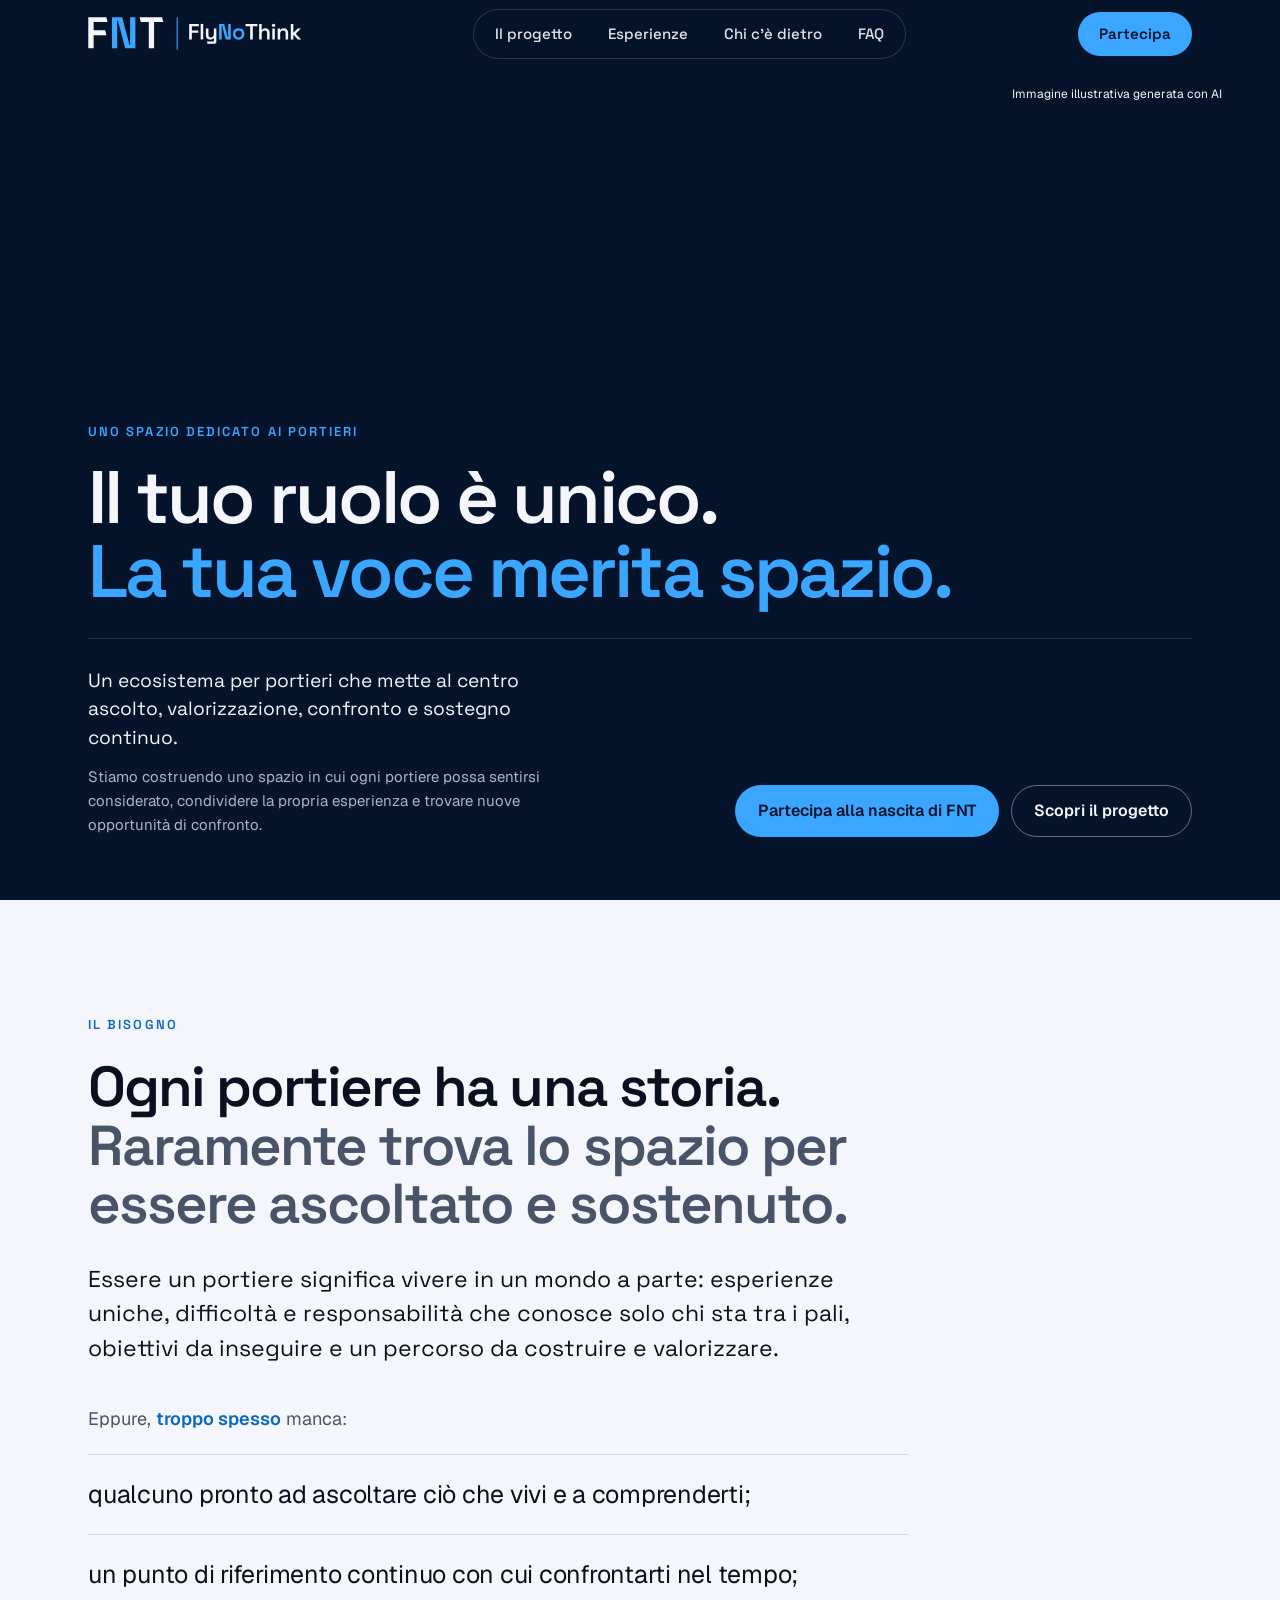
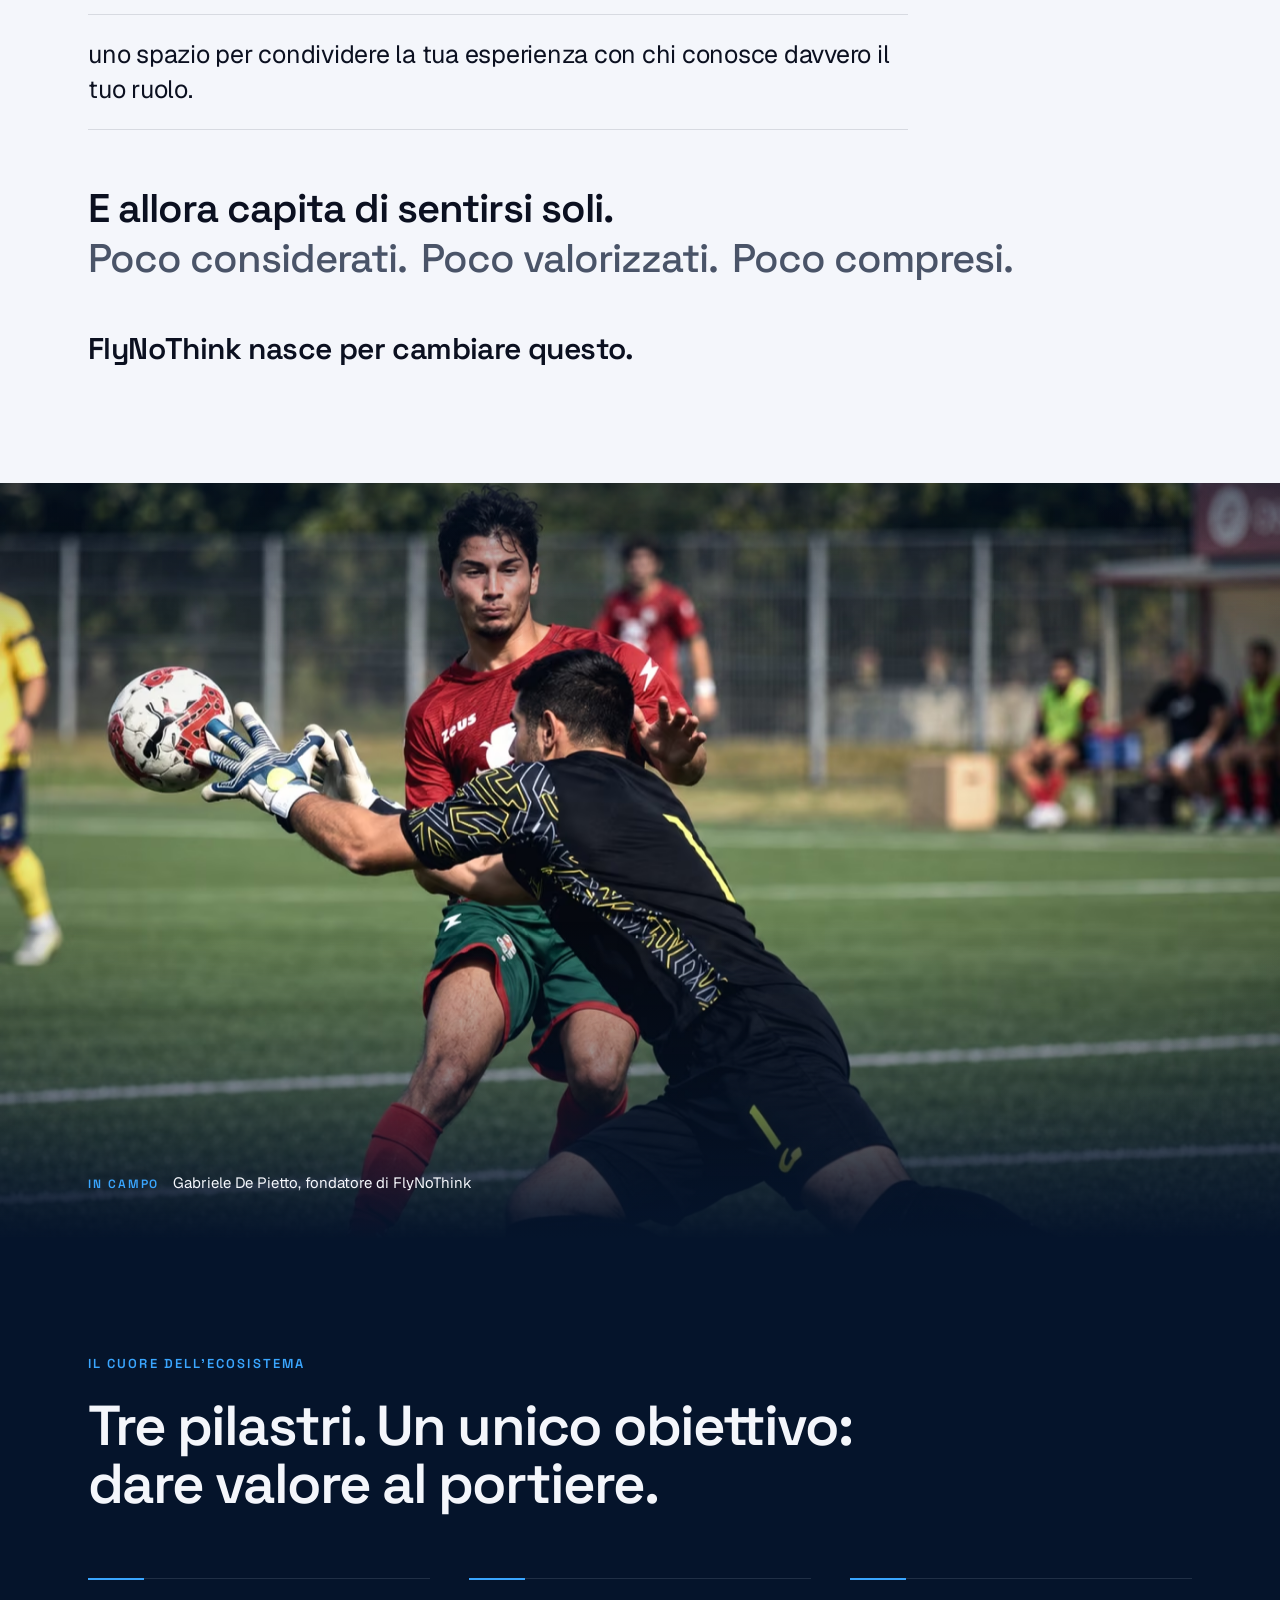
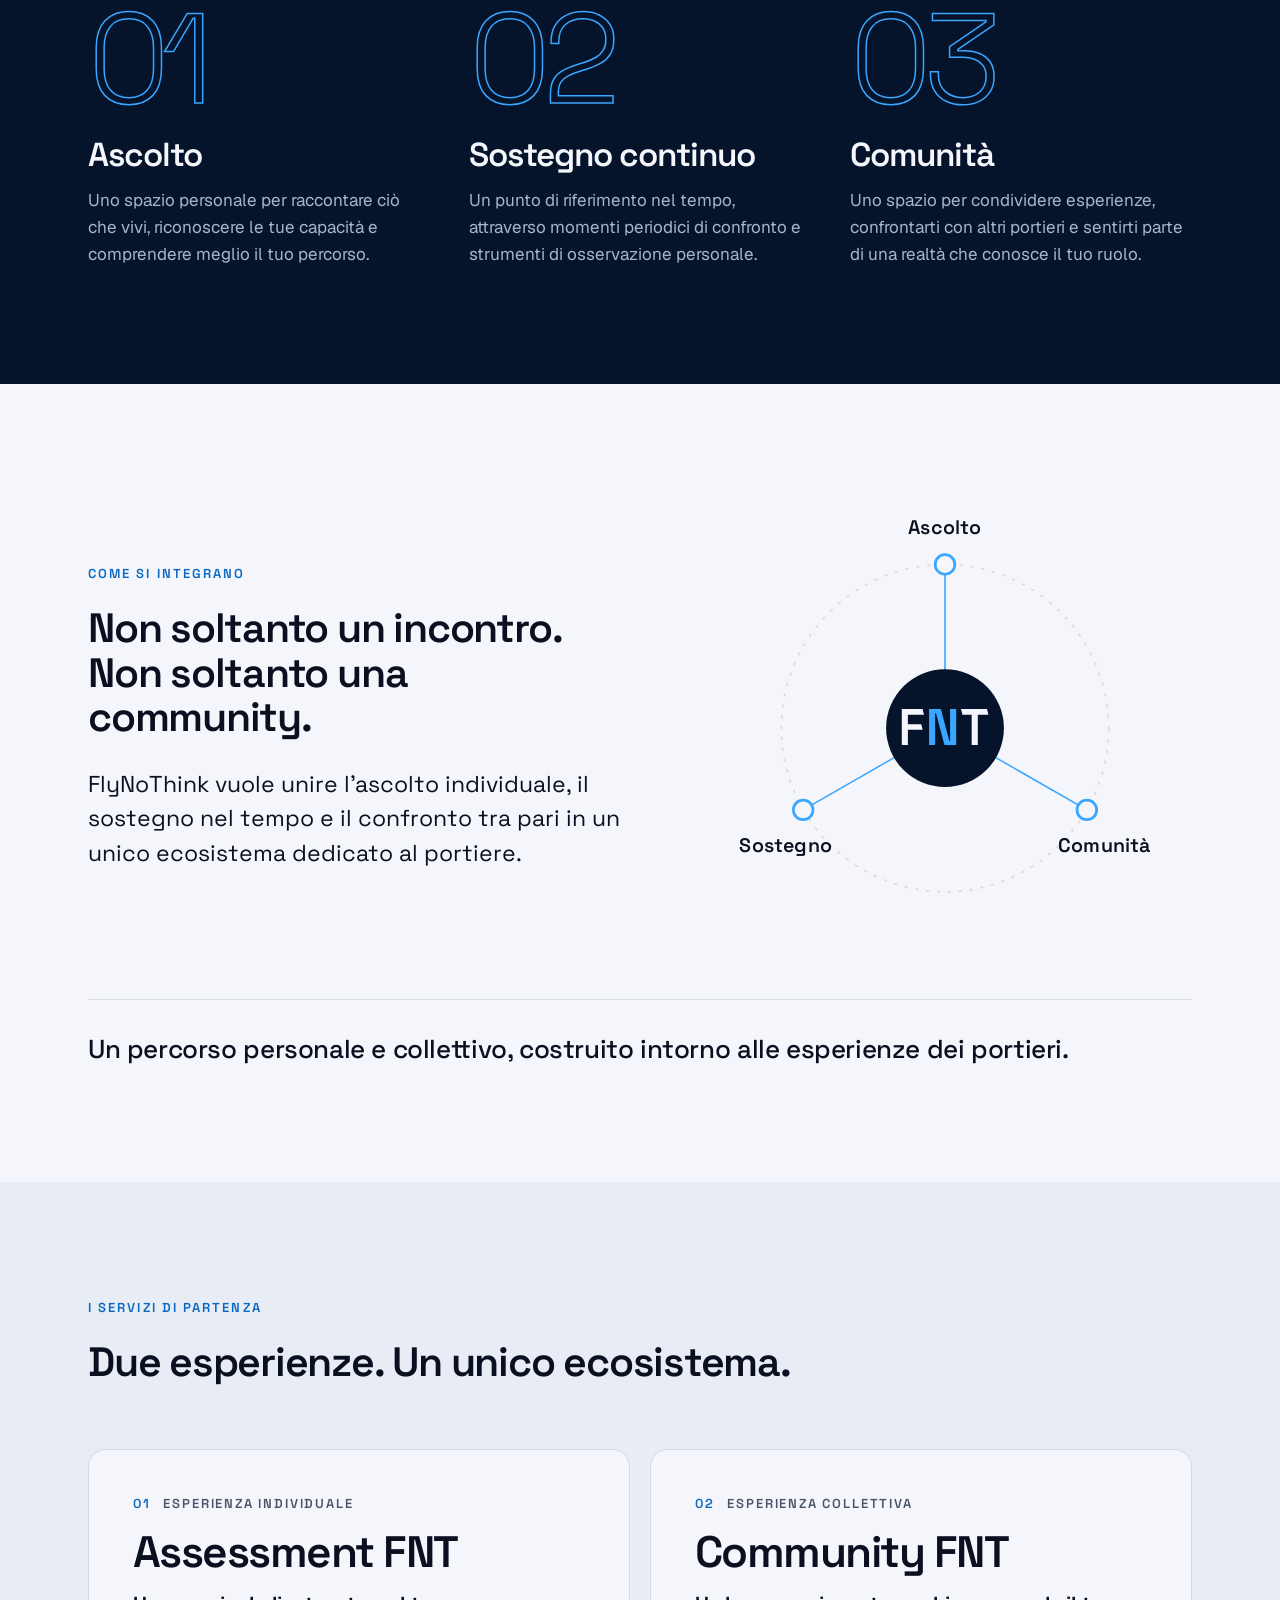
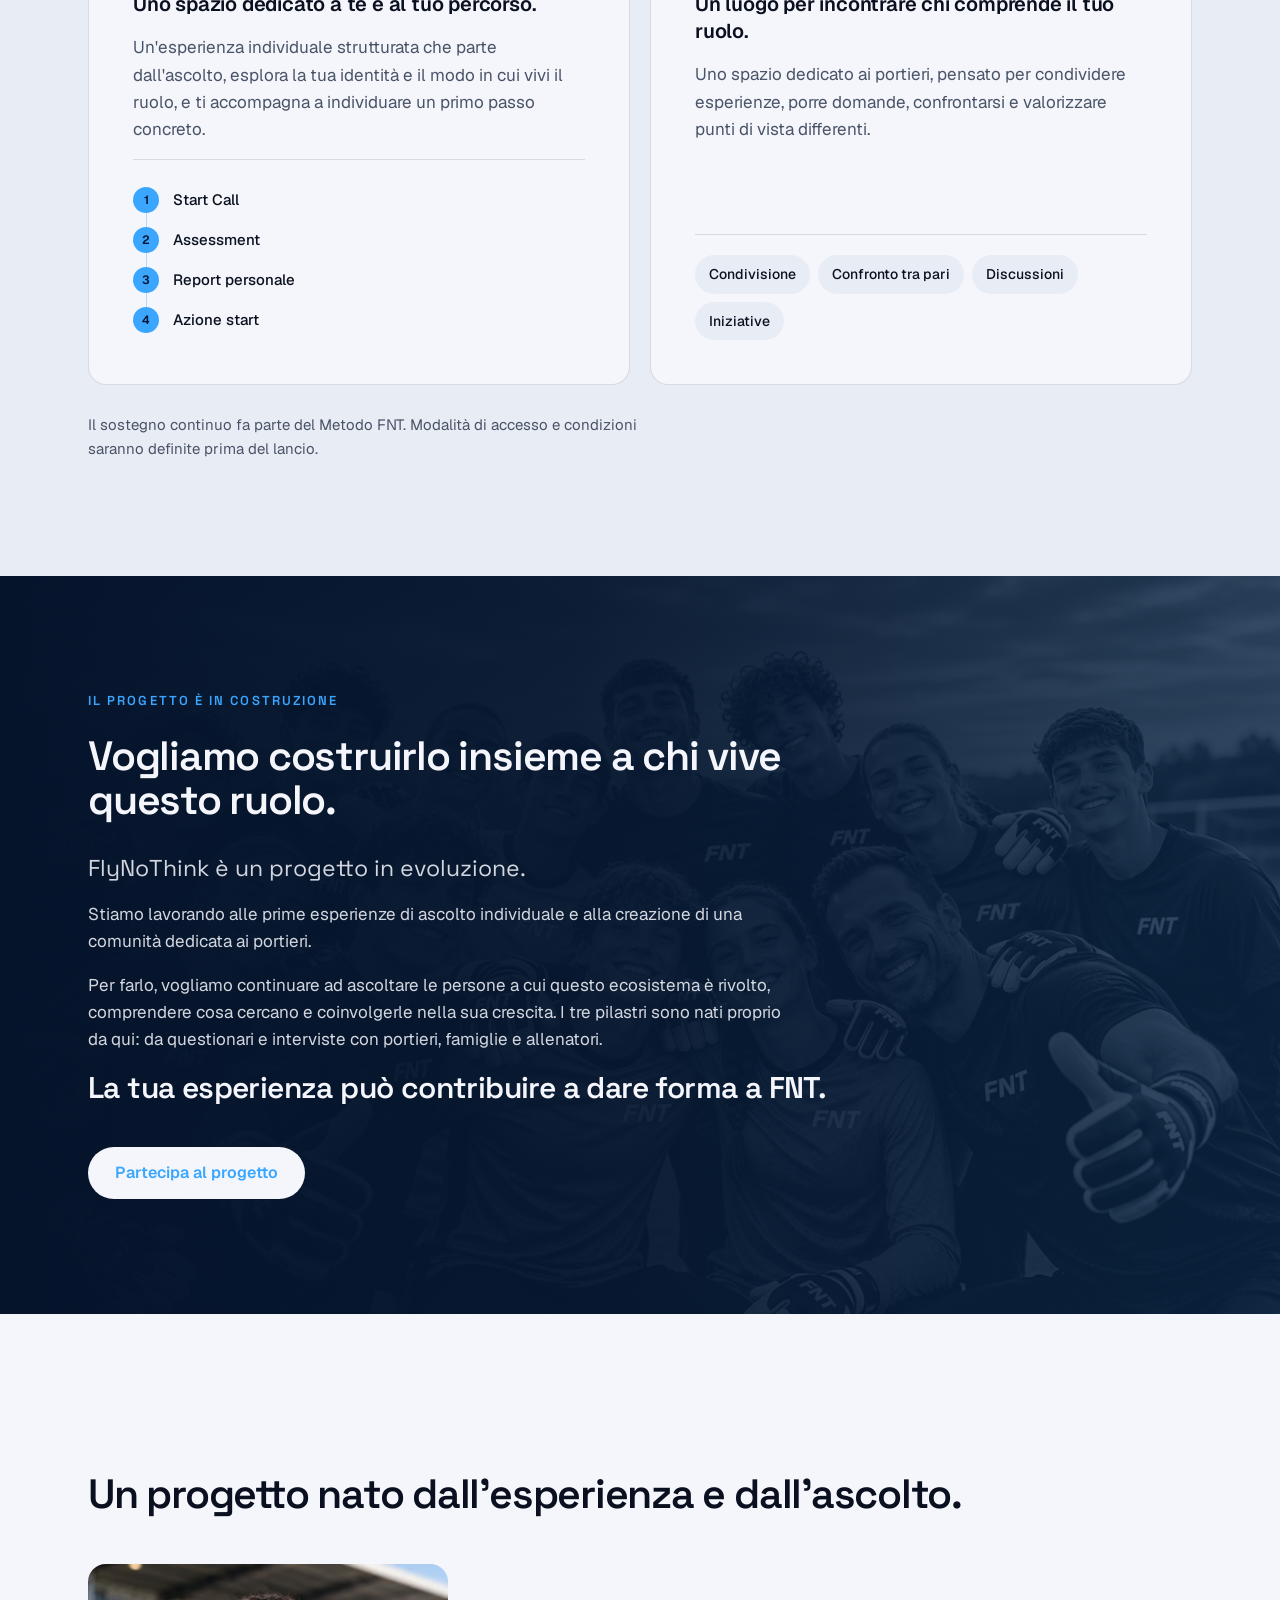
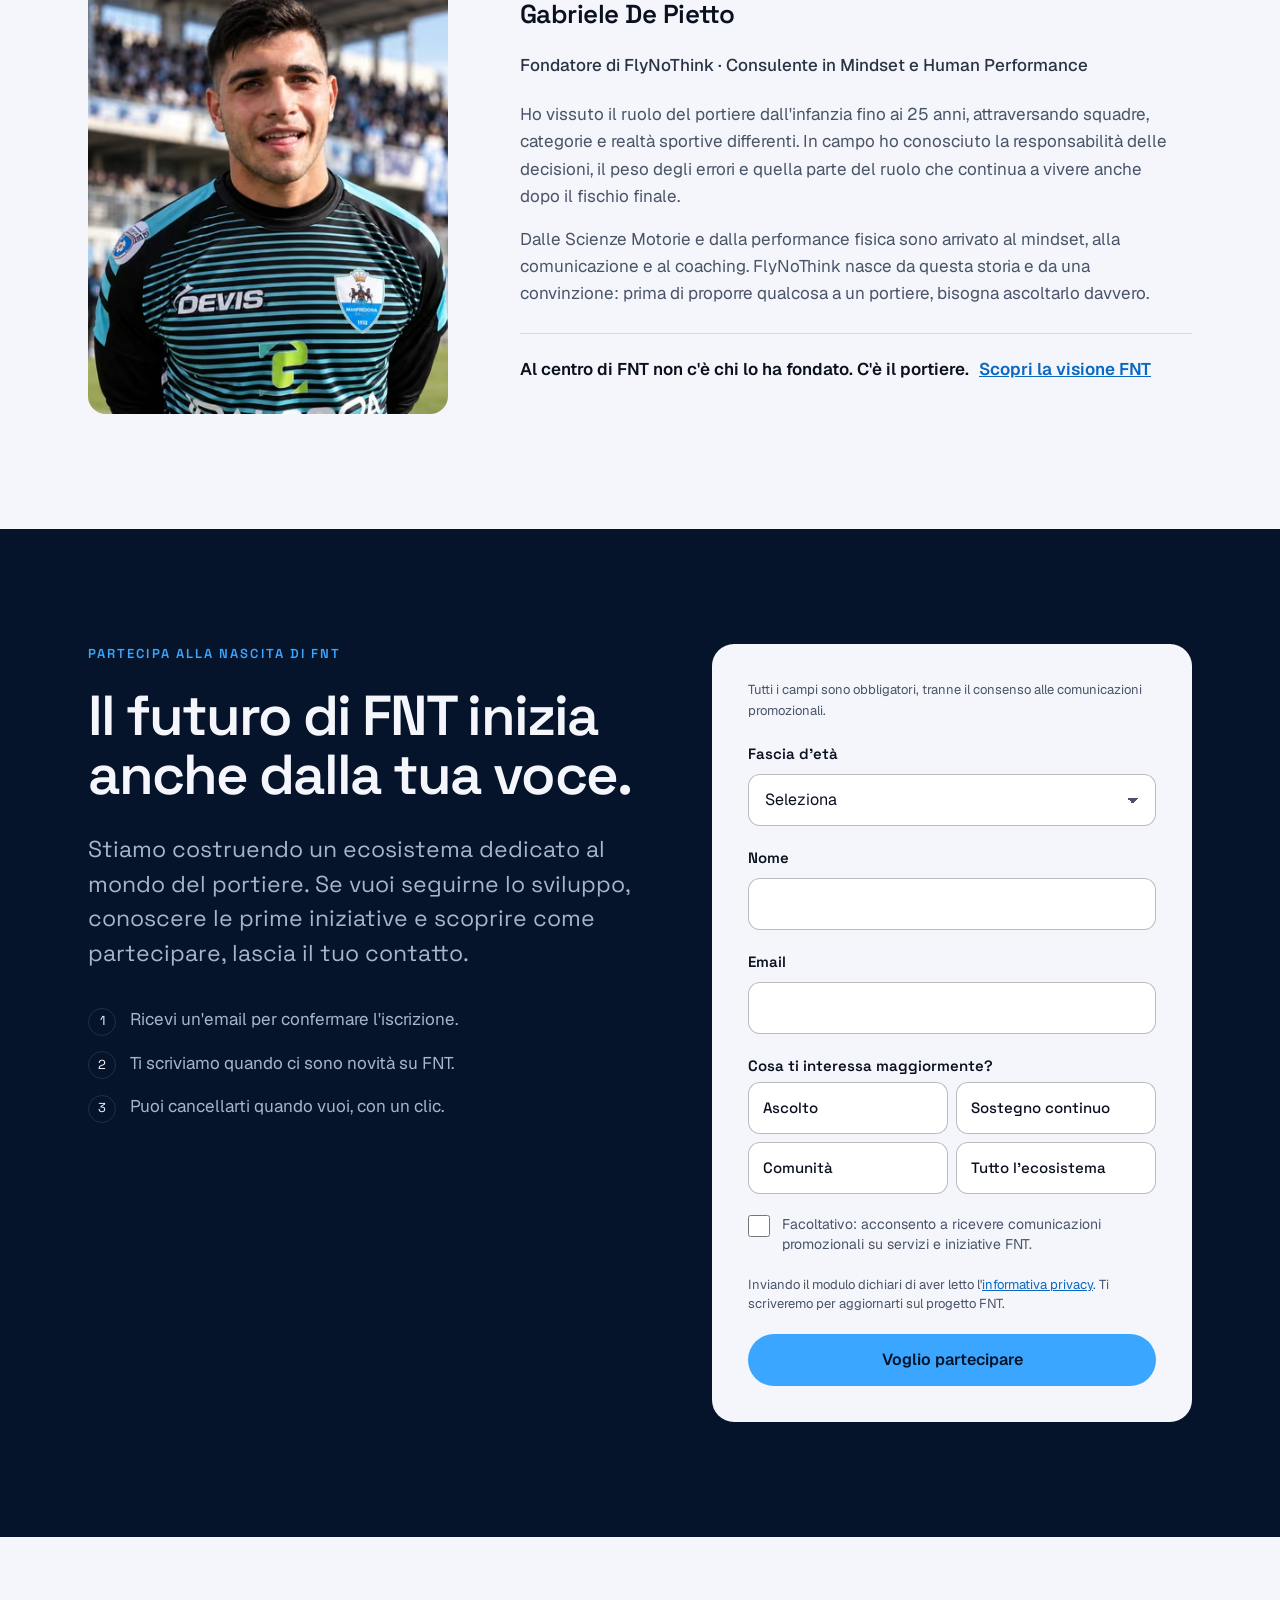
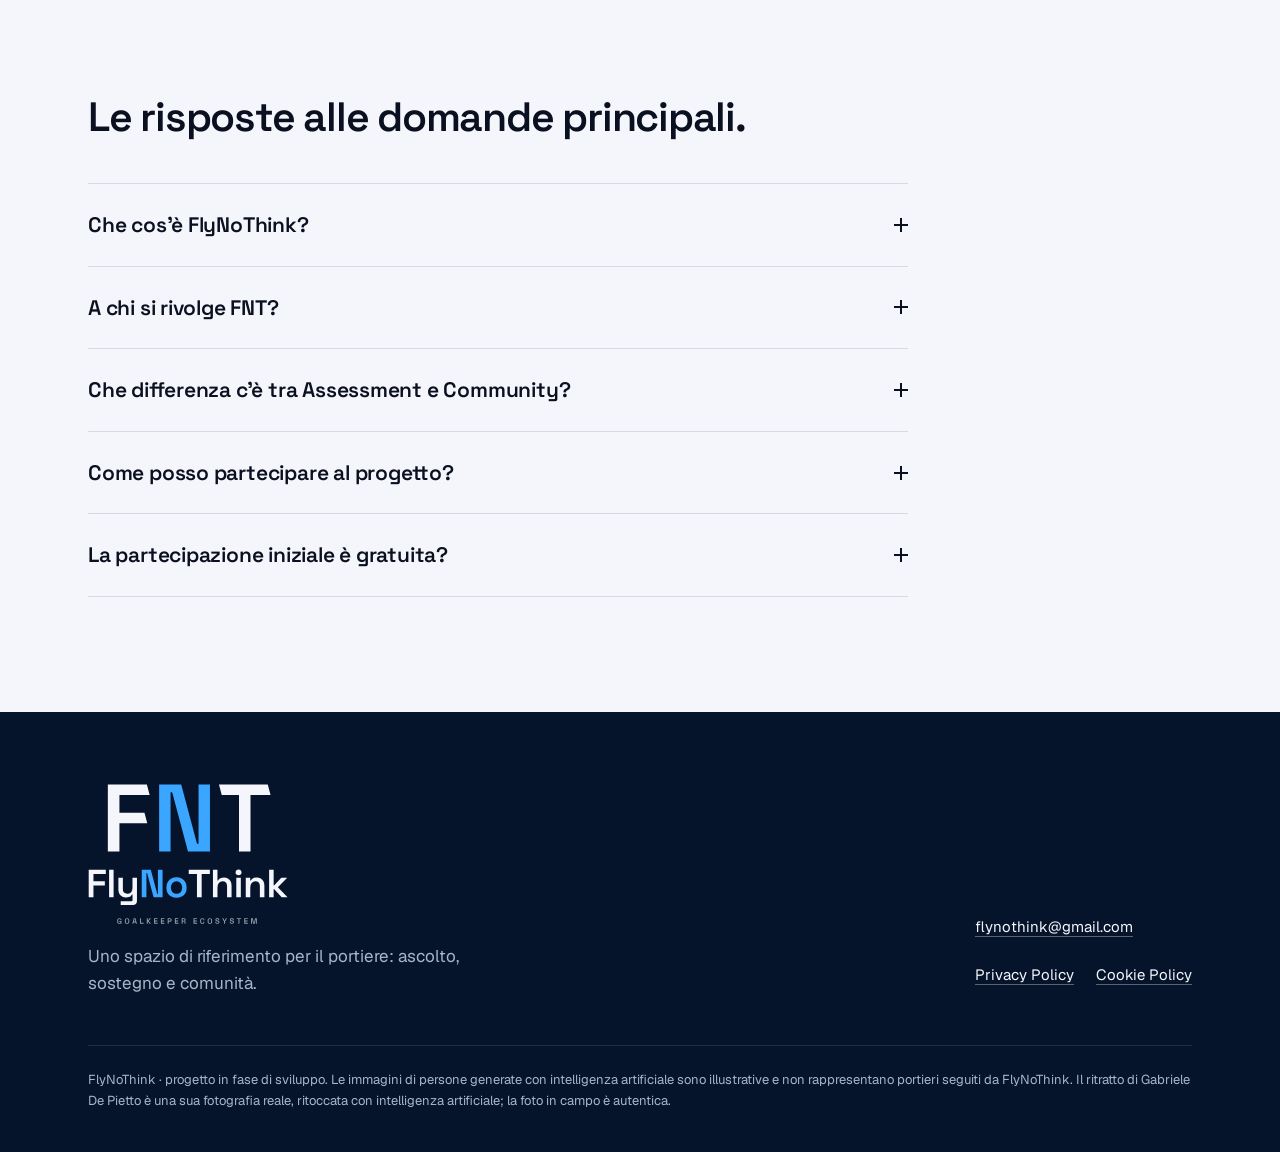
==== commit d785a9b9: "FNT 4.0 · pronto per la produzione: modulo attivo, iscrizione solo 18+ - fasce 12–13 e 14–17 nascost" ====
--- a/public/index.html
+++ b/public/index.html
@@ -259,8 +259,6 @@
         <label for="f-eta">Fascia d'età</label>
         <select id="f-eta" name="fascia_eta" required aria-describedby="e-eta">
           <option value="">Seleziona</option>
-          <option value="12-13">12–13 anni</option>
-          <option value="14-17">14–17 anni</option>
           <option value="18-25">18–25 anni</option>
           <option value="oltre-25">Oltre 25 anni</option>
         </select>
@@ -336,7 +334,7 @@
       </details>
       <details class="rv">
         <summary>A chi si rivolge FNT?</summary>
-        <p>Ai portieri e alle portiere, in particolare tra i 12 e i 25 anni. Sotto i 14 anni l'iscrizione la fa un genitore. In futuro vorremmo coinvolgere anche chi vive il ruolo accanto a loro, come famiglie e allenatori.</p>
+        <p>Ai portieri e alle portiere. Per ora l'iscrizione agli aggiornamenti è riservata a chi ha almeno 18 anni: stiamo preparando un percorso dedicato ai più giovani, con il coinvolgimento dei genitori. In futuro vorremmo coinvolgere anche chi vive il ruolo accanto a loro, come famiglie e allenatori.</p>
       </details>
       <details class="rv">
         <summary>Che differenza c'è tra Assessment e Community?</summary>
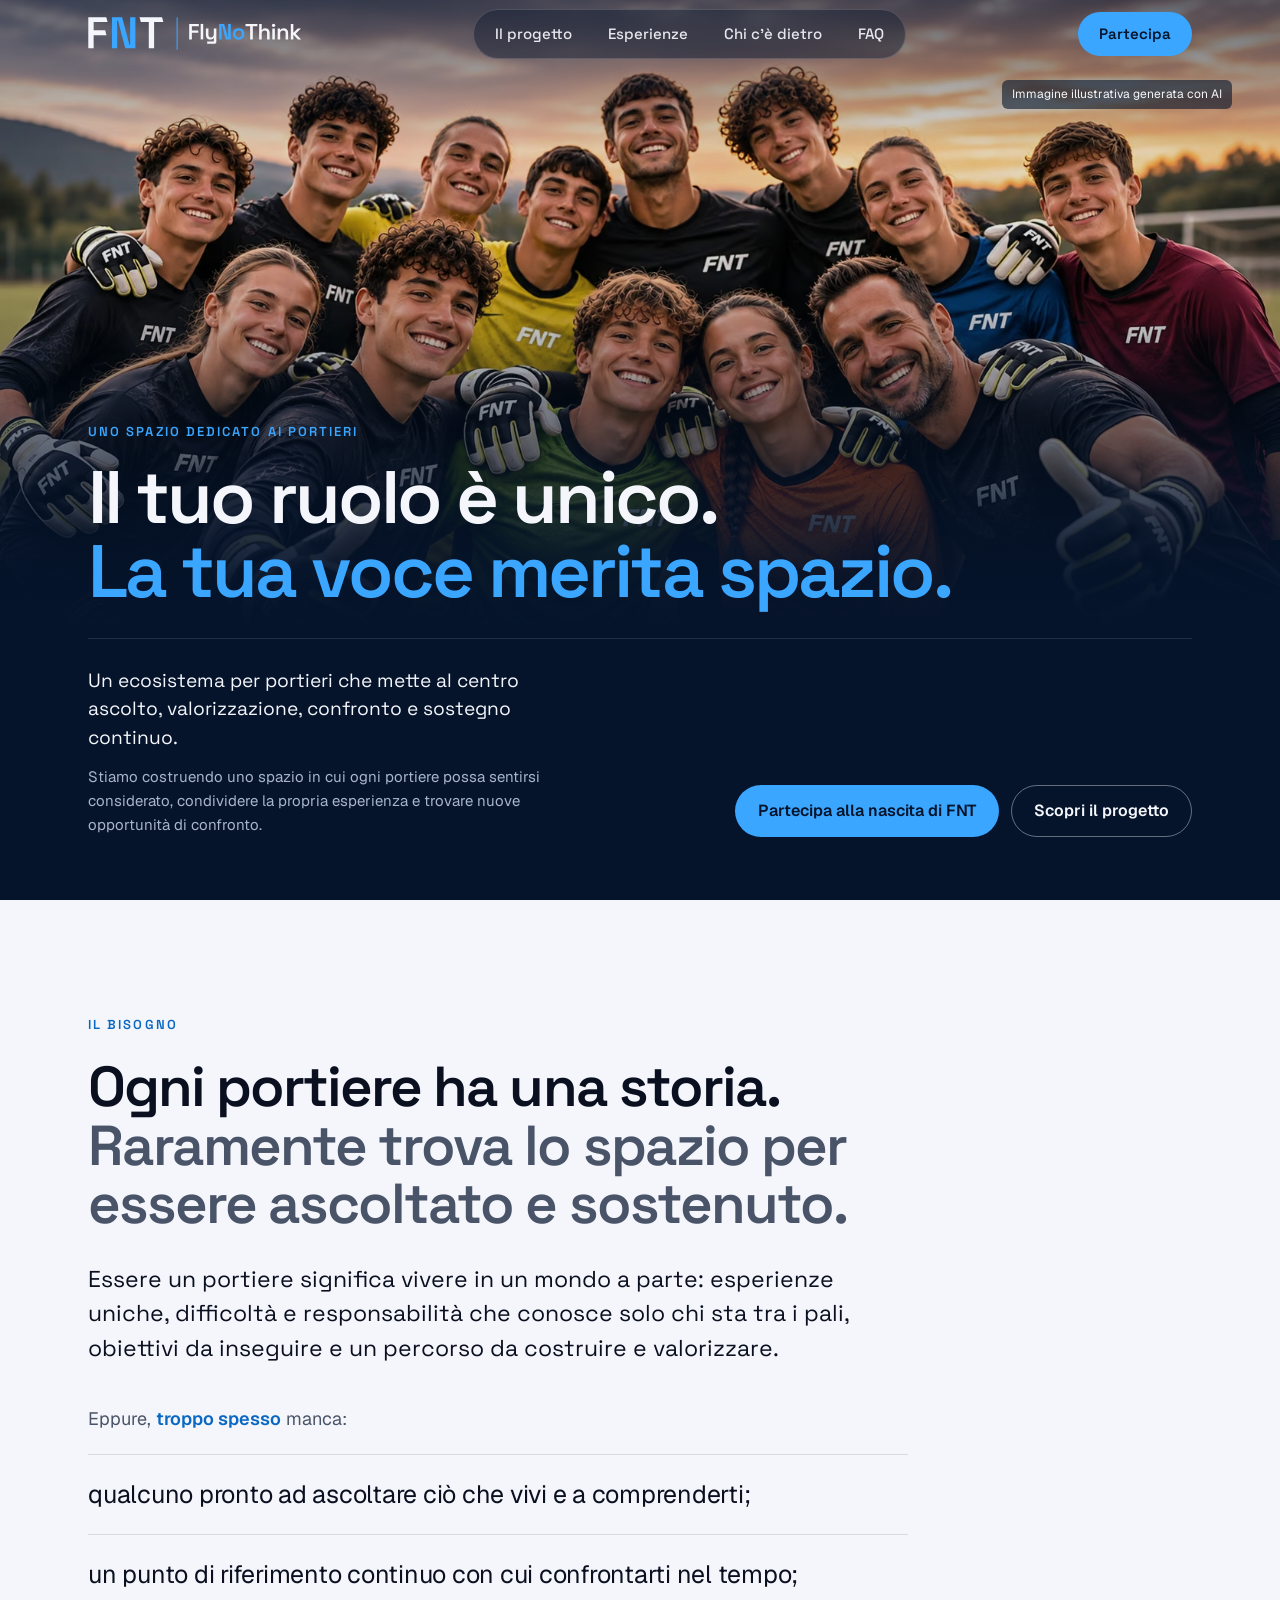
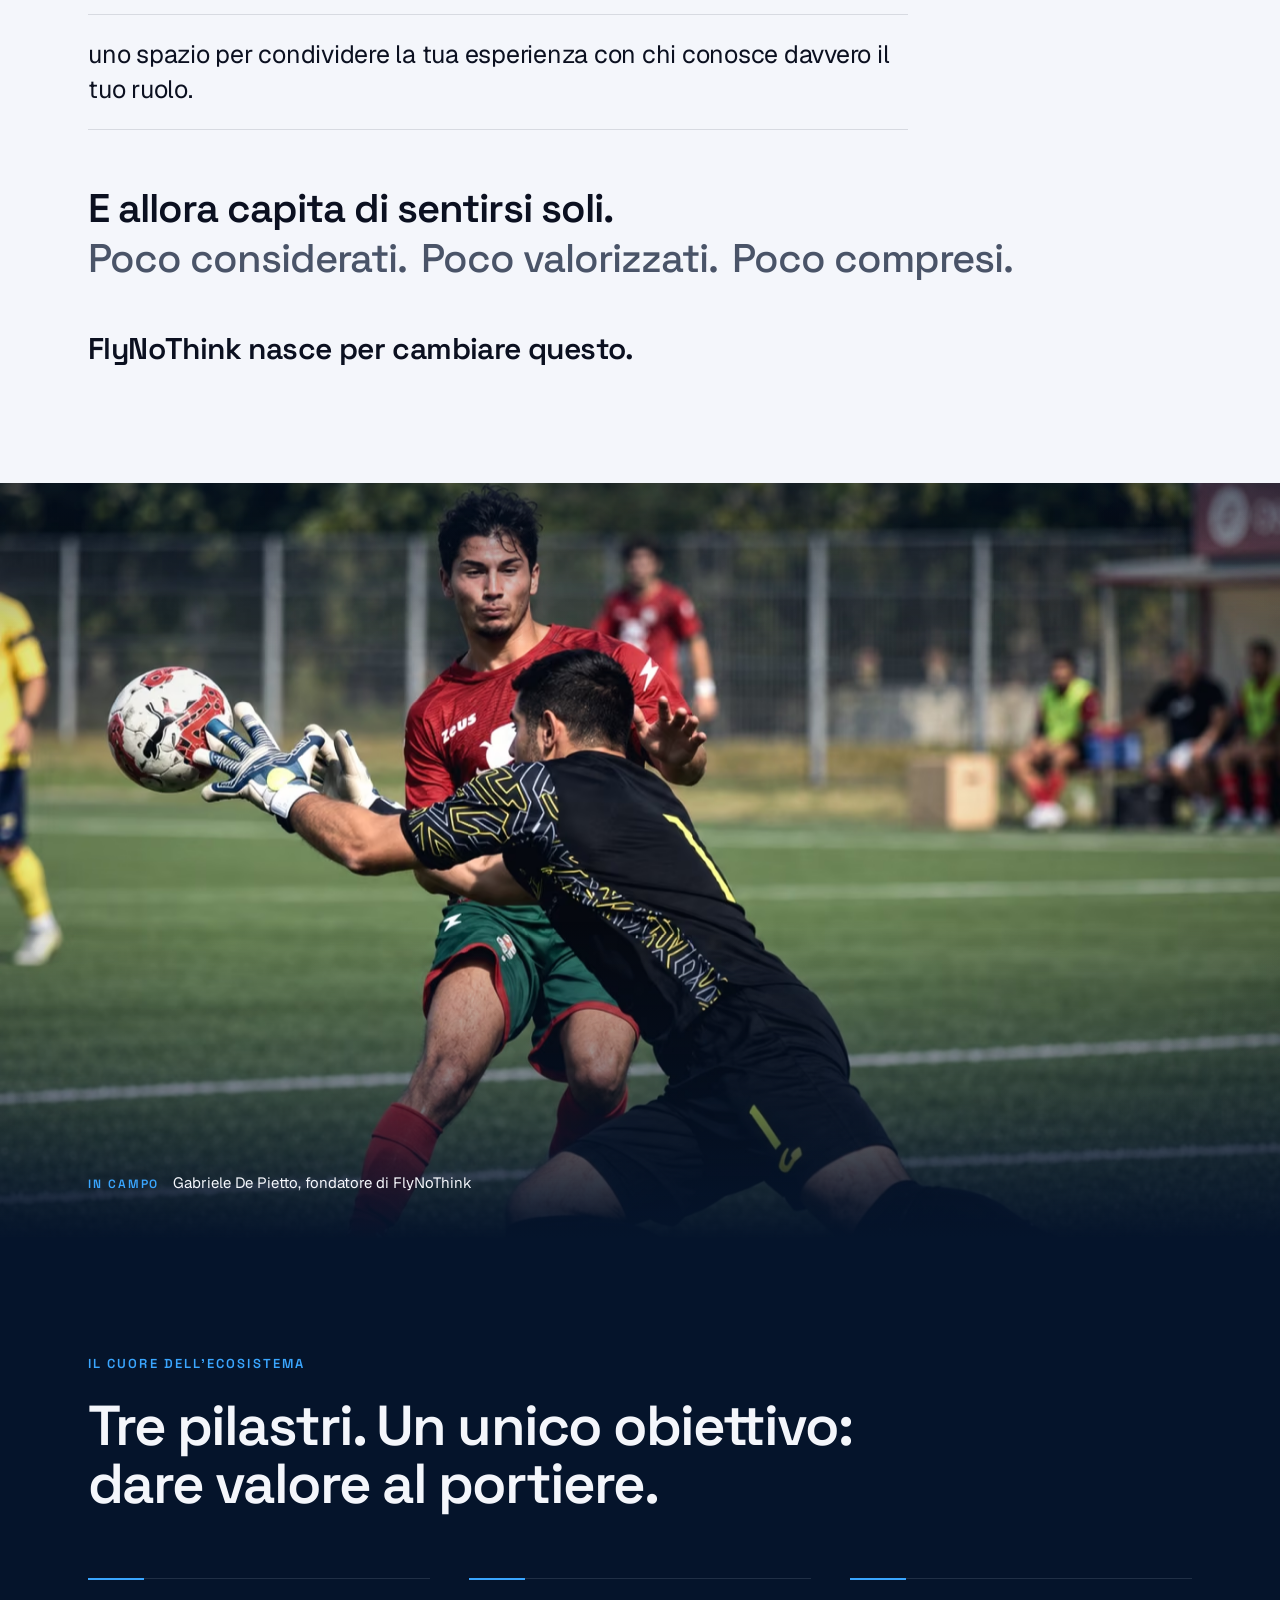
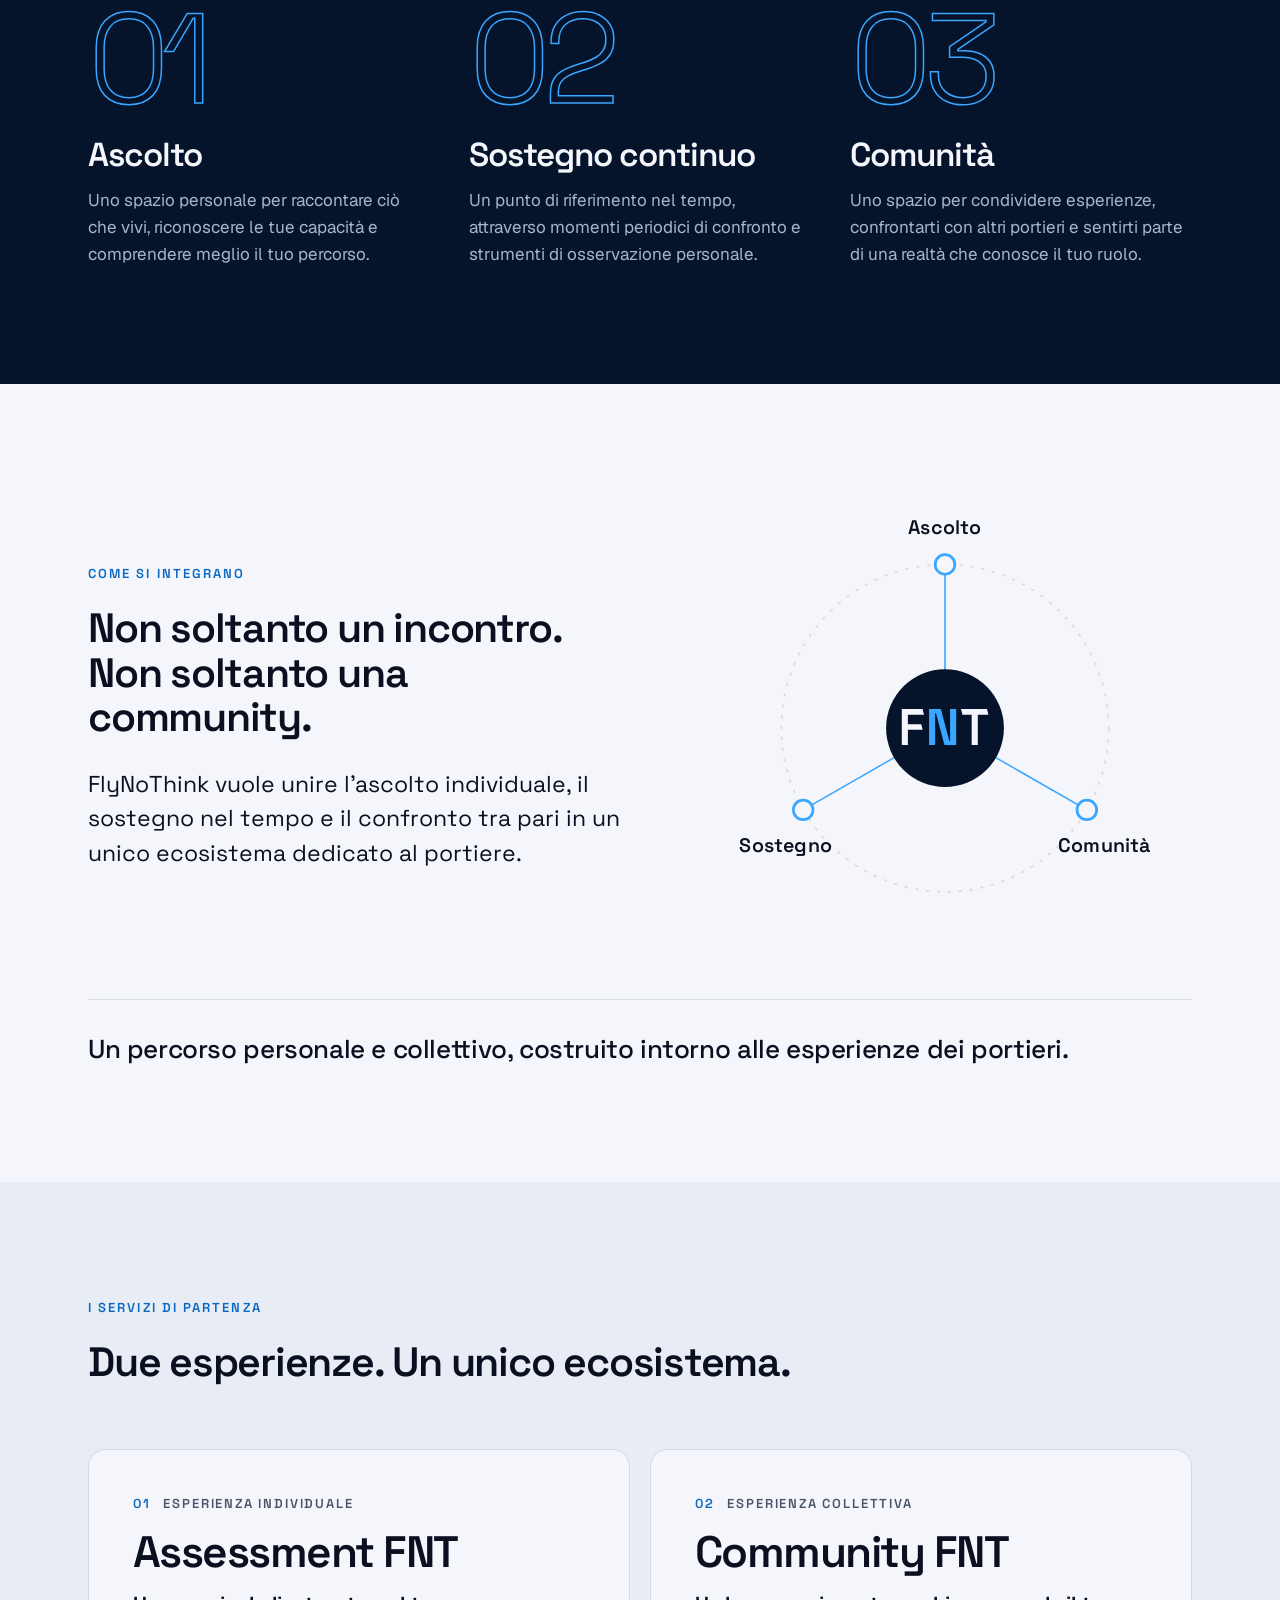
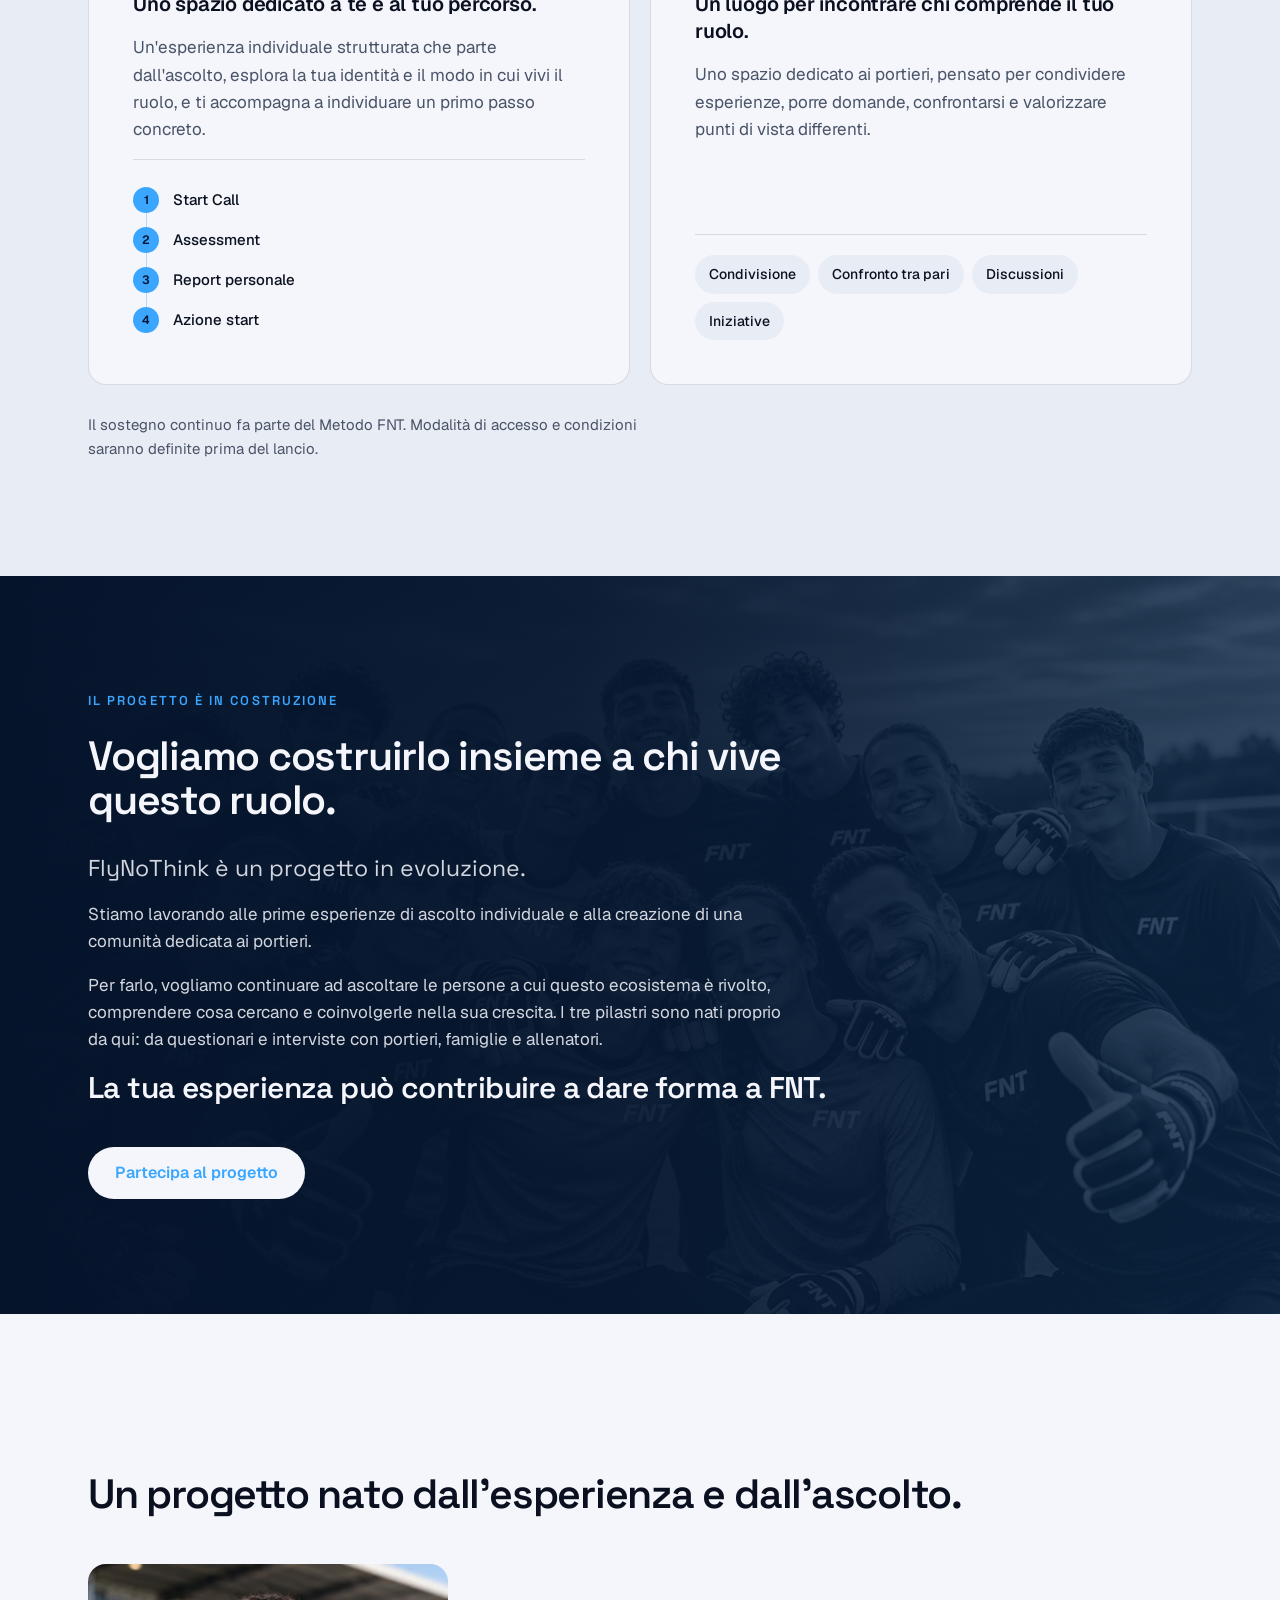
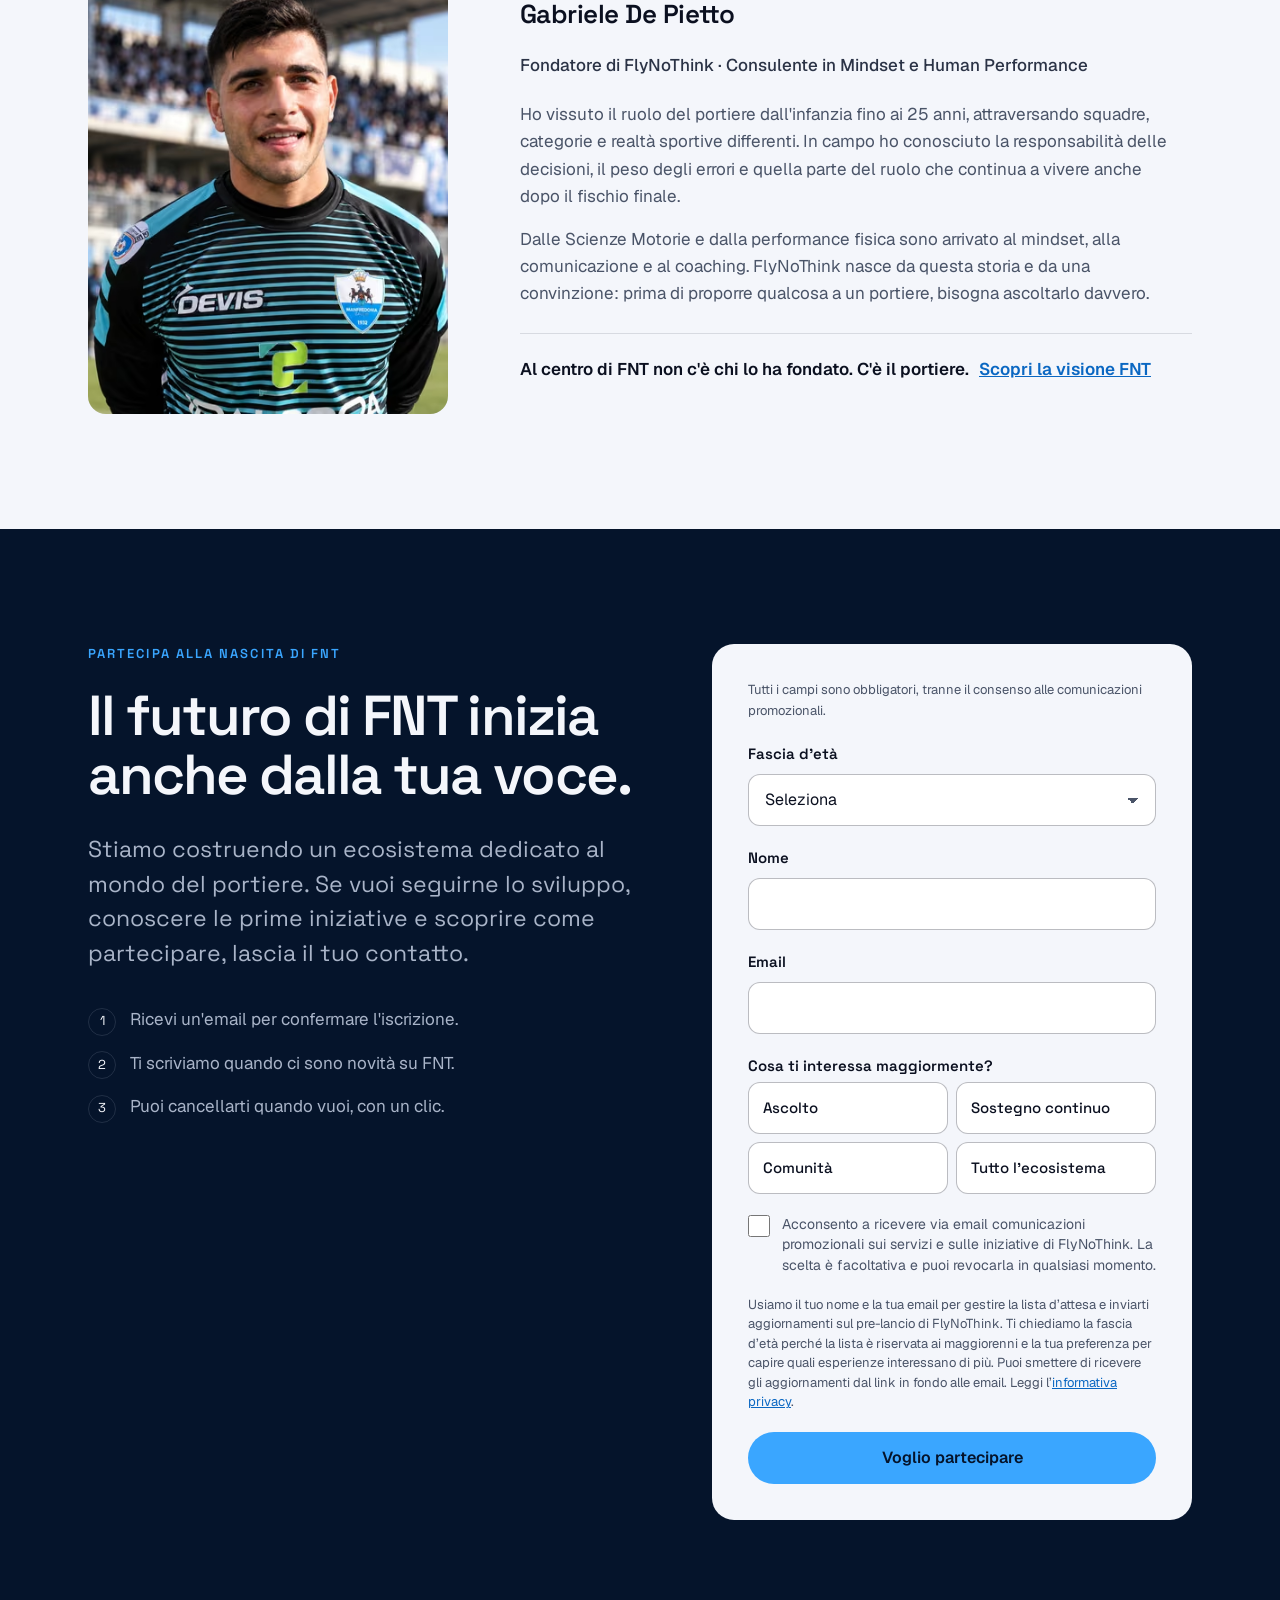
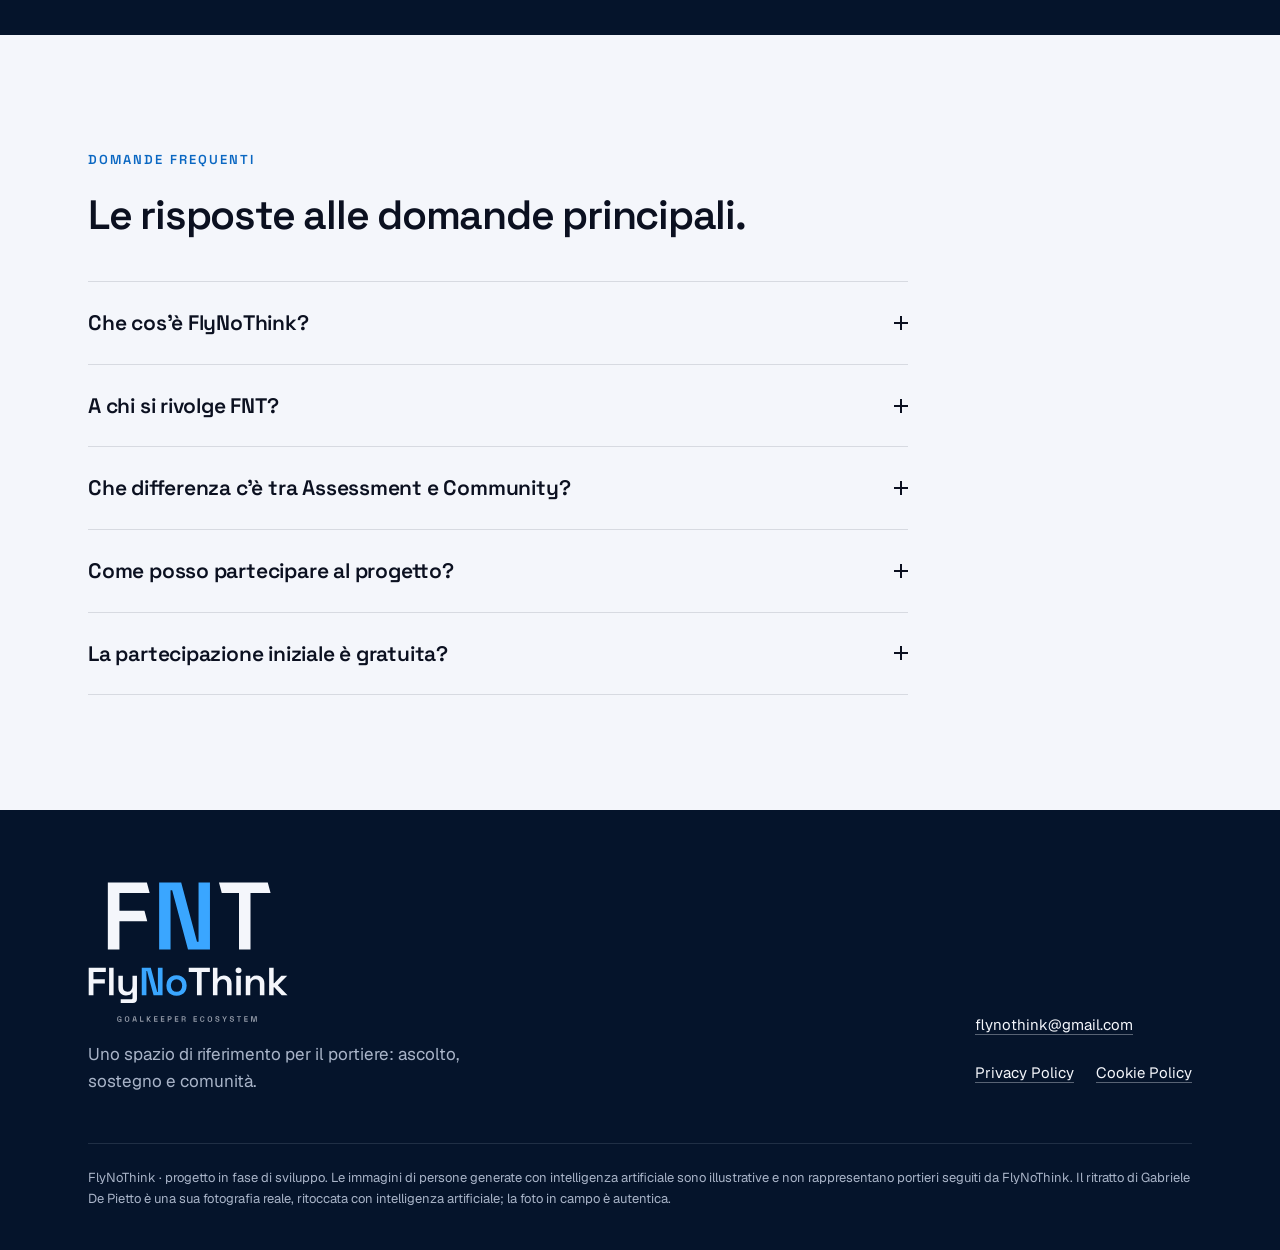
==== commit 3f25ab1d: "Collega fascia d’età e interesse e aggiorna il testo privacy del modulo" ====
--- a/public/index.html
+++ b/public/index.html
@@ -303,7 +303,7 @@
 
       <div class="check">
         <input type="checkbox" id="f-promo" name="promo">
-        <label for="f-promo">Facoltativo: acconsento a ricevere comunicazioni promozionali su servizi e iniziative FNT.</label>
+        <label for="f-promo">Acconsento a ricevere via email comunicazioni promozionali sui servizi e sulle iniziative di FlyNoThink. La scelta è facoltativa e puoi revocarla in qualsiasi momento.</label>
       </div>
 
       <div class="hp" aria-hidden="true">
@@ -311,7 +311,7 @@
         <input id="f-sito" name="sito" type="text" tabindex="-1" autocomplete="off">
       </div>
 
-      <p class="privacy">Inviando il modulo dichiari di aver letto l'<a href="https://www.iubenda.com/privacy-policy/66588632" target="_blank" rel="noopener">informativa privacy</a>. Ti scriveremo per aggiornarti sul progetto FNT.</p>
+      <p class="privacy">Usiamo il tuo nome e la tua email per gestire la lista d’attesa e inviarti aggiornamenti sul pre-lancio di FlyNoThink. Ti chiediamo la fascia d’età perché la lista è riservata ai maggiorenni e la tua preferenza per capire quali esperienze interessano di più. Puoi smettere di ricevere gli aggiornamenti dal link in fondo alle email. Leggi l’<a href="https://www.iubenda.com/privacy-policy/66588632" target="_blank" rel="noopener">informativa privacy</a>.</p>
 
       <button class="btn btn-blue btn-full" type="submit" data-submit disabled>
         <span data-submit-label>Voglio partecipare</span><span class="spin" data-spinner hidden aria-hidden="true"></span>
